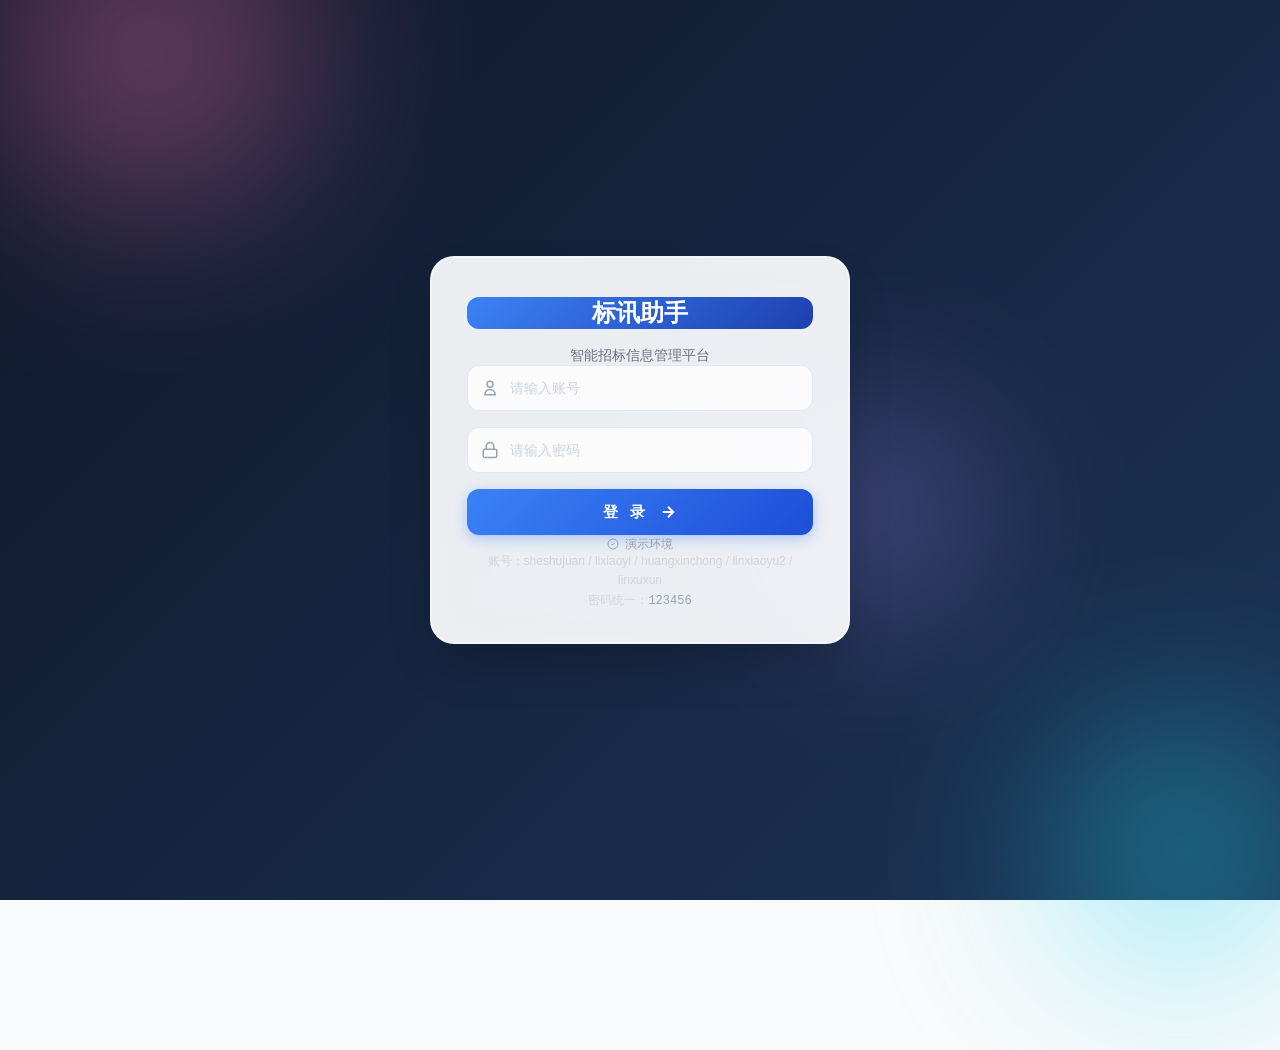
==== 标讯助手demo.html @ cc966d77 "fix: 侧边栏任务提醒badge跟随getFilteredReminders实时更新 ## 根因 侧边栏badge用 state.reminders.filter(r => r.level==='u" ====
<!DOCTYPE html>
<html lang="zh-CN">
<head>
<meta charset="UTF-8">
<meta name="viewport" content="width=device-width, initial-scale=1.0">
<title>标讯助手 - Demo（离线版）</title>
<style>*,:after,:before{--tw-border-spacing-x:0;--tw-border-spacing-y:0;--tw-translate-x:0;--tw-translate-y:0;--tw-rotate:0;--tw-skew-x:0;--tw-skew-y:0;--tw-scale-x:1;--tw-scale-y:1;--tw-pan-x: ;--tw-pan-y: ;--tw-pinch-zoom: ;--tw-scroll-snap-strictness:proximity;--tw-gradient-from-position: ;--tw-gradient-via-position: ;--tw-gradient-to-position: ;--tw-ordinal: ;--tw-slashed-zero: ;--tw-numeric-figure: ;--tw-numeric-spacing: ;--tw-numeric-fraction: ;--tw-ring-inset: ;--tw-ring-offset-width:0px;--tw-ring-offset-color:#fff;--tw-ring-color:rgba(59,130,246,.5);--tw-ring-offset-shadow:0 0 #0000;--tw-ring-shadow:0 0 #0000;--tw-shadow:0 0 #0000;--tw-shadow-colored:0 0 #0000;--tw-blur: ;--tw-brightness: ;--tw-contrast: ;--tw-grayscale: ;--tw-hue-rotate: ;--tw-invert: ;--tw-saturate: ;--tw-sepia: ;--tw-drop-shadow: ;--tw-backdrop-blur: ;--tw-backdrop-brightness: ;--tw-backdrop-contrast: ;--tw-backdrop-grayscale: ;--tw-backdrop-hue-rotate: ;--tw-backdrop-invert: ;--tw-backdrop-opacity: ;--tw-backdrop-saturate: ;--tw-backdrop-sepia: ;--tw-contain-size: ;--tw-contain-layout: ;--tw-contain-paint: ;--tw-contain-style: }::backdrop{--tw-border-spacing-x:0;--tw-border-spacing-y:0;--tw-translate-x:0;--tw-translate-y:0;--tw-rotate:0;--tw-skew-x:0;--tw-skew-y:0;--tw-scale-x:1;--tw-scale-y:1;--tw-pan-x: ;--tw-pan-y: ;--tw-pinch-zoom: ;--tw-scroll-snap-strictness:proximity;--tw-gradient-from-position: ;--tw-gradient-via-position: ;--tw-gradient-to-position: ;--tw-ordinal: ;--tw-slashed-zero: ;--tw-numeric-figure: ;--tw-numeric-spacing: ;--tw-numeric-fraction: ;--tw-ring-inset: ;--tw-ring-offset-width:0px;--tw-ring-offset-color:#fff;--tw-ring-color:rgba(59,130,246,.5);--tw-ring-offset-shadow:0 0 #0000;--tw-ring-shadow:0 0 #0000;--tw-shadow:0 0 #0000;--tw-shadow-colored:0 0 #0000;--tw-blur: ;--tw-brightness: ;--tw-contrast: ;--tw-grayscale: ;--tw-hue-rotate: ;--tw-invert: ;--tw-saturate: ;--tw-sepia: ;--tw-drop-shadow: ;--tw-backdrop-blur: ;--tw-backdrop-brightness: ;--tw-backdrop-contrast: ;--tw-backdrop-grayscale: ;--tw-backdrop-hue-rotate: ;--tw-backdrop-invert: ;--tw-backdrop-opacity: ;--tw-backdrop-saturate: ;--tw-backdrop-sepia: ;--tw-contain-size: ;--tw-contain-layout: ;--tw-contain-paint: ;--tw-contain-style: }/*! tailwindcss v3.4.19 | MIT License | https://tailwindcss.com*/*,:after,:before{box-sizing:border-box;border:0 solid #e5e7eb}:after,:before{--tw-content:""}:host,html{line-height:1.5;-webkit-text-size-adjust:100%;-moz-tab-size:4;-o-tab-size:4;tab-size:4;font-family:ui-sans-serif,system-ui,sans-serif,Apple Color Emoji,Segoe UI Emoji,Segoe UI Symbol,Noto Color Emoji;font-feature-settings:normal;font-variation-settings:normal;-webkit-tap-highlight-color:transparent}body{margin:0;line-height:inherit}hr{height:0;color:inherit;border-top-width:1px}abbr:where([title]){-webkit-text-decoration:underline dotted;text-decoration:underline dotted}h1,h2,h3,h4,h5,h6{font-size:inherit;font-weight:inherit}a{color:inherit;text-decoration:inherit}b,strong{font-weight:bolder}code,kbd,pre,samp{font-family:ui-monospace,SFMono-Regular,Menlo,Monaco,Consolas,Liberation Mono,Courier New,monospace;font-feature-settings:normal;font-variation-settings:normal;font-size:1em}small{font-size:80%}sub,sup{font-size:75%;line-height:0;position:relative;vertical-align:baseline}sub{bottom:-.25em}sup{top:-.5em}table{text-indent:0;border-color:inherit;border-collapse:collapse}button,input,optgroup,select,textarea{font-family:inherit;font-feature-settings:inherit;font-variation-settings:inherit;font-size:100%;font-weight:inherit;line-height:inherit;letter-spacing:inherit;color:inherit;margin:0;padding:0}button,select{text-transform:none}button,input:where([type=button]),input:where([type=reset]),input:where([type=submit]){-webkit-appearance:button;background-color:transparent;background-image:none}:-moz-focusring{outline:auto}:-moz-ui-invalid{box-shadow:none}progress{vertical-align:baseline}::-webkit-inner-spin-button,::-webkit-outer-spin-button{height:auto}[type=search]{-webkit-appearance:textfield;outline-offset:-2px}::-webkit-search-decoration{-webkit-appearance:none}::-webkit-file-upload-button{-webkit-appearance:button;font:inherit}summary{display:list-item}blockquote,dd,dl,figure,h1,h2,h3,h4,h5,h6,hr,p,pre{margin:0}fieldset{margin:0}fieldset,legend{padding:0}menu,ol,ul{list-style:none;margin:0;padding:0}dialog{padding:0}textarea{resize:vertical}input::-moz-placeholder,textarea::-moz-placeholder{opacity:1;color:#9ca3af}input::placeholder,textarea::placeholder{opacity:1;color:#9ca3af}[role=button],button{cursor:pointer}:disabled{cursor:default}audio,canvas,embed,iframe,img,object,svg,video{display:block;vertical-align:middle}img,video{max-width:100%;height:auto}[hidden]:where(:not([hidden=until-found])){display:none}.fixed{position:fixed}.inset-0{inset:0}.z-50{z-index:50}.col-span-2{grid-column:span 2/span 2}.-mx-2{margin-left:-.5rem;margin-right:-.5rem}.mx-auto{margin-left:auto;margin-right:auto}.mb-1{margin-bottom:.25rem}.mb-2{margin-bottom:.5rem}.mb-3{margin-bottom:.75rem}.mb-4{margin-bottom:1rem}.mb-5{margin-bottom:1.25rem}.mb-6{margin-bottom:1.5rem}.ml-3{margin-left:.75rem}.ml-auto{margin-left:auto}.mr-1{margin-right:.25rem}.mr-2{margin-right:.5rem}.mt-1{margin-top:.25rem}.mt-1\.5{margin-top:.375rem}.mt-4{margin-top:1rem}.mt-6{margin-top:1.5rem}.block{display:block}.inline-block{display:inline-block}.flex{display:flex}.table{display:table}.grid{display:grid}.h-10{height:2.5rem}.h-16{height:4rem}.h-2{height:.5rem}.h-5{height:1.25rem}.h-8{height:2rem}.h-9{height:2.25rem}.h-screen{height:100vh}.max-h-72{max-height:18rem}.w-2{width:.5rem}.w-5{width:1.25rem}.w-60{width:15rem}.w-8{width:2rem}.w-9{width:2.25rem}.w-\[480px\]{width:480px}.w-full{width:100%}.min-w-\[280px\]{min-width:280px}.min-w-\[300px\]{min-width:300px}.min-w-\[32px\]{min-width:32px}.max-w-5xl{max-width:64rem}.max-w-\[150px\]{max-width:150px}.max-w-\[180px\]{max-width:180px}.max-w-\[400px\]{max-width:400px}.flex-1{flex:1 1 0%}.flex-shrink-0{flex-shrink:0}.transform{transform:translate(var(--tw-translate-x),var(--tw-translate-y)) rotate(var(--tw-rotate)) skewX(var(--tw-skew-x)) skewY(var(--tw-skew-y)) scaleX(var(--tw-scale-x)) scaleY(var(--tw-scale-y))}@keyframes pulse{50%{opacity:.5}}.animate-pulse{animation:pulse 2s cubic-bezier(.4,0,.6,1) infinite}.cursor-pointer{cursor:pointer}.resize-none{resize:none}.grid-cols-2{grid-template-columns:repeat(2,minmax(0,1fr))}.grid-cols-3{grid-template-columns:repeat(3,minmax(0,1fr))}.grid-cols-4{grid-template-columns:repeat(4,minmax(0,1fr))}.flex-col{flex-direction:column}.flex-wrap{flex-wrap:wrap}.items-start{align-items:flex-start}.items-center{align-items:center}.justify-end{justify-content:flex-end}.justify-center{justify-content:center}.justify-between{justify-content:space-between}.gap-1{gap:.25rem}.gap-1\.5{gap:.375rem}.gap-2{gap:.5rem}.gap-3{gap:.75rem}.gap-4{gap:1rem}.gap-6{gap:1.5rem}.gap-x-10{-moz-column-gap:2.5rem;column-gap:2.5rem}.gap-y-4{row-gap:1rem}.space-y-1>:not([hidden])~:not([hidden]){--tw-space-y-reverse:0;margin-top:calc(.25rem*(1 - var(--tw-space-y-reverse)));margin-bottom:calc(.25rem*var(--tw-space-y-reverse))}.space-y-1\.5>:not([hidden])~:not([hidden]){--tw-space-y-reverse:0;margin-top:calc(.375rem*(1 - var(--tw-space-y-reverse)));margin-bottom:calc(.375rem*var(--tw-space-y-reverse))}.space-y-2>:not([hidden])~:not([hidden]){--tw-space-y-reverse:0;margin-top:calc(.5rem*(1 - var(--tw-space-y-reverse)));margin-bottom:calc(.5rem*var(--tw-space-y-reverse))}.space-y-3>:not([hidden])~:not([hidden]){--tw-space-y-reverse:0;margin-top:calc(.75rem*(1 - var(--tw-space-y-reverse)));margin-bottom:calc(.75rem*var(--tw-space-y-reverse))}.space-y-4>:not([hidden])~:not([hidden]){--tw-space-y-reverse:0;margin-top:calc(1rem*(1 - var(--tw-space-y-reverse)));margin-bottom:calc(1rem*var(--tw-space-y-reverse))}.overflow-auto{overflow:auto}.overflow-hidden,.truncate{overflow:hidden}.truncate{text-overflow:ellipsis}.truncate,.whitespace-nowrap{white-space:nowrap}.whitespace-pre-wrap{white-space:pre-wrap}.break-all{word-break:break-all}.rounded{border-radius:.25rem}.rounded-full{border-radius:9999px}.rounded-lg{border-radius:.5rem}.rounded-xl{border-radius:.75rem}.border{border-width:1px}.border-b{border-bottom-width:1px}.border-r{border-right-width:1px}.border-t{border-top-width:1px}.border-blue-600{--tw-border-opacity:1;border-color:rgb(37 99 235/var(--tw-border-opacity,1))}.border-gray-100{--tw-border-opacity:1;border-color:rgb(243 244 246/var(--tw-border-opacity,1))}.border-gray-200{--tw-border-opacity:1;border-color:rgb(229 231 235/var(--tw-border-opacity,1))}.border-gray-50{--tw-border-opacity:1;border-color:rgb(249 250 251/var(--tw-border-opacity,1))}.border-red-100{--tw-border-opacity:1;border-color:rgb(254 226 226/var(--tw-border-opacity,1))}.bg-blue-500{--tw-bg-opacity:1;background-color:rgb(59 130 246/var(--tw-bg-opacity,1))}.bg-blue-600{--tw-bg-opacity:1;background-color:rgb(37 99 235/var(--tw-bg-opacity,1))}.bg-gray-100{--tw-bg-opacity:1;background-color:rgb(243 244 246/var(--tw-bg-opacity,1))}.bg-gray-50{--tw-bg-opacity:1;background-color:rgb(249 250 251/var(--tw-bg-opacity,1))}.bg-green-500{--tw-bg-opacity:1;background-color:rgb(34 197 94/var(--tw-bg-opacity,1))}.bg-orange-100{--tw-bg-opacity:1;background-color:rgb(255 237 213/var(--tw-bg-opacity,1))}.bg-orange-50{--tw-bg-opacity:1;background-color:rgb(255 247 237/var(--tw-bg-opacity,1))}.bg-orange-500{--tw-bg-opacity:1;background-color:rgb(249 115 22/var(--tw-bg-opacity,1))}.bg-red-50{--tw-bg-opacity:1;background-color:rgb(254 242 242/var(--tw-bg-opacity,1))}.bg-red-500{--tw-bg-opacity:1;background-color:rgb(239 68 68/var(--tw-bg-opacity,1))}.bg-white{--tw-bg-opacity:1;background-color:rgb(255 255 255/var(--tw-bg-opacity,1))}.bg-gradient-to-br{background-image:linear-gradient(to bottom right,var(--tw-gradient-stops))}.from-blue-500{--tw-gradient-from:#3b82f6 var(--tw-gradient-from-position);--tw-gradient-to:rgba(59,130,246,0) var(--tw-gradient-to-position);--tw-gradient-stops:var(--tw-gradient-from),var(--tw-gradient-to)}.to-blue-700{--tw-gradient-to:#1d4ed8 var(--tw-gradient-to-position)}.p-3{padding:.75rem}.p-4{padding:1rem}.p-5{padding:1.25rem}.p-6{padding:1.5rem}.px-1\.5{padding-left:.375rem;padding-right:.375rem}.px-2{padding-left:.5rem;padding-right:.5rem}.px-3{padding-left:.75rem;padding-right:.75rem}.px-4{padding-left:1rem;padding-right:1rem}.px-5{padding-left:1.25rem;padding-right:1.25rem}.px-6{padding-left:1.5rem;padding-right:1.5rem}.py-0\.5{padding-top:.125rem;padding-bottom:.125rem}.py-1{padding-top:.25rem;padding-bottom:.25rem}.py-1\.5{padding-top:.375rem;padding-bottom:.375rem}.py-16{padding-top:4rem;padding-bottom:4rem}.py-2{padding-top:.5rem;padding-bottom:.5rem}.py-2\.5{padding-top:.625rem;padding-bottom:.625rem}.py-3{padding-top:.75rem;padding-bottom:.75rem}.py-8{padding-top:2rem;padding-bottom:2rem}.pl-5{padding-left:1.25rem}.pt-4{padding-top:1rem}.text-left{text-align:left}.text-center{text-align:center}.font-mono{font-family:ui-monospace,SFMono-Regular,Menlo,Monaco,Consolas,Liberation Mono,Courier New,monospace}.text-2xl{font-size:1.5rem;line-height:2rem}.text-lg{font-size:1.125rem;line-height:1.75rem}.text-sm{font-size:.875rem;line-height:1.25rem}.text-xl{font-size:1.25rem;line-height:1.75rem}.text-xs{font-size:.75rem;line-height:1rem}.font-bold{font-weight:700}.font-medium{font-weight:500}.font-normal{font-weight:400}.font-semibold{font-weight:600}.leading-relaxed{line-height:1.625}.leading-snug{line-height:1.375}.text-blue-500{--tw-text-opacity:1;color:rgb(59 130 246/var(--tw-text-opacity,1))}.text-blue-600{--tw-text-opacity:1;color:rgb(37 99 235/var(--tw-text-opacity,1))}.text-gray-300{--tw-text-opacity:1;color:rgb(209 213 219/var(--tw-text-opacity,1))}.text-gray-400{--tw-text-opacity:1;color:rgb(156 163 175/var(--tw-text-opacity,1))}.text-gray-500{--tw-text-opacity:1;color:rgb(107 114 128/var(--tw-text-opacity,1))}.text-gray-600{--tw-text-opacity:1;color:rgb(75 85 99/var(--tw-text-opacity,1))}.text-gray-700{--tw-text-opacity:1;color:rgb(55 65 81/var(--tw-text-opacity,1))}.text-gray-800{--tw-text-opacity:1;color:rgb(31 41 55/var(--tw-text-opacity,1))}.text-gray-900{--tw-text-opacity:1;color:rgb(17 24 39/var(--tw-text-opacity,1))}.text-green-600{--tw-text-opacity:1;color:rgb(22 163 74/var(--tw-text-opacity,1))}.text-orange-500{--tw-text-opacity:1;color:rgb(249 115 22/var(--tw-text-opacity,1))}.text-orange-600{--tw-text-opacity:1;color:rgb(234 88 12/var(--tw-text-opacity,1))}.text-red-500{--tw-text-opacity:1;color:rgb(239 68 68/var(--tw-text-opacity,1))}.text-red-600{--tw-text-opacity:1;color:rgb(220 38 38/var(--tw-text-opacity,1))}.text-white{--tw-text-opacity:1;color:rgb(255 255 255/var(--tw-text-opacity,1))}.shadow-sm{--tw-shadow:0 1px 2px 0 rgba(0,0,0,.05);--tw-shadow-colored:0 1px 2px 0 var(--tw-shadow-color)}.shadow-sm,.shadow-xl{box-shadow:var(--tw-ring-offset-shadow,0 0 #0000),var(--tw-ring-shadow,0 0 #0000),var(--tw-shadow)}.shadow-xl{--tw-shadow:0 20px 25px -5px rgba(0,0,0,.1),0 8px 10px -6px rgba(0,0,0,.1);--tw-shadow-colored:0 20px 25px -5px var(--tw-shadow-color),0 8px 10px -6px var(--tw-shadow-color)}.blur{--tw-blur:blur(8px)}.blur,.filter{filter:var(--tw-blur) var(--tw-brightness) var(--tw-contrast) var(--tw-grayscale) var(--tw-hue-rotate) var(--tw-invert) var(--tw-saturate) var(--tw-sepia) var(--tw-drop-shadow)}.backdrop-filter{-webkit-backdrop-filter:var(--tw-backdrop-blur) var(--tw-backdrop-brightness) var(--tw-backdrop-contrast) var(--tw-backdrop-grayscale) var(--tw-backdrop-hue-rotate) var(--tw-backdrop-invert) var(--tw-backdrop-opacity) var(--tw-backdrop-saturate) var(--tw-backdrop-sepia);backdrop-filter:var(--tw-backdrop-blur) var(--tw-backdrop-brightness) var(--tw-backdrop-contrast) var(--tw-backdrop-grayscale) var(--tw-backdrop-hue-rotate) var(--tw-backdrop-invert) var(--tw-backdrop-opacity) var(--tw-backdrop-saturate) var(--tw-backdrop-sepia)}.hover\:bg-blue-700:hover{--tw-bg-opacity:1;background-color:rgb(29 78 216/var(--tw-bg-opacity,1))}.hover\:bg-gray-50:hover{--tw-bg-opacity:1;background-color:rgb(249 250 251/var(--tw-bg-opacity,1))}.hover\:text-blue-600:hover{--tw-text-opacity:1;color:rgb(37 99 235/var(--tw-text-opacity,1))}.hover\:underline:hover{text-decoration-line:underline}.focus\:border-blue-400:focus{--tw-border-opacity:1;border-color:rgb(96 165 250/var(--tw-border-opacity,1))}.focus\:outline-none:focus{outline:2px solid transparent;outline-offset:2px}.disabled\:cursor-not-allowed:disabled{cursor:not-allowed}.disabled\:opacity-40:disabled{opacity:.4}
  body { font-family: -apple-system, BlinkMacSystemFont, 'PingFang SC', 'Microsoft YaHei', sans-serif; }
  /* 表格横拉条常显样式 */
  .scrollbar-thin::-webkit-scrollbar { width: 10px; height: 12px; }
  .scrollbar-thin::-webkit-scrollbar-track { 
    background: #f1f5f9; 
    border-radius: 6px; 
    border: 2px solid #fff;
  }
  .scrollbar-thin::-webkit-scrollbar-thumb { 
    background: #cbd5e1; 
    border-radius: 6px; 
    border: 2px solid #f1f5f9;
  }
  .scrollbar-thin::-webkit-scrollbar-thumb:hover { background: #94a3b8; }
  /* macOS 强制滚动条常显（避免 overlay 隐藏） */
  .ann-table-scroll, .overflow-x-auto.scrollbar-thin {
    scrollbar-width: thin;
    scrollbar-color: #cbd5e1 #f1f5f9;
  }
  @supports (-webkit-overflow-scrolling: touch) {
    .scrollbar-thin::-webkit-scrollbar { width: 10px; height: 12px; }
  }
  .tag { display: inline-block; padding: 2px 8px; border-radius: 4px; font-size: 11px; font-weight: 500; }
  .tag-green { background: #dcfce7; color: #166534; }
  .tag-yellow { background: #fef9c3; color: #854d0e; }
  .tag-blue { background: #dbeafe; color: #1e40af; }
  .tag-red { background: #fee2e2; color: #991b1b; }
  .tag-gray { background: #f3f4f6; color: #374151; }
  .tag-purple { background: #f3e8ff; color: #7e22ce; }
  .modal-bg { background: rgba(0,0,0,0.5); backdrop-filter: blur(4px); }
  .fade-in { animation: fadeIn 0.2s ease-out; }
  @keyframes fadeIn { from { opacity: 0; transform: translateY(-8px); } to { opacity: 1; transform: translateY(0); } }
  .sidebar-item:hover { background: #f3f4f6; }
  .sidebar-item.active { background: #eff6ff; color: #2563eb; }
  .sidebar-item.active svg { stroke: #2563eb; }
  .ann-row:hover { background: #f9fafb; }
  .kw-del-cb:checked + .kw-del-label { background: #fee2e2; color: #dc2626; border-color: #fca5a5; }
  .kw-del-pill { display: inline-block; }
/* sticky 左右列阴影 */
.ann-row-first{box-shadow:4px 0 6px -4px rgba(0,0,0,.08)}
.ann-row-last{box-shadow:-4px 0 6px -4px rgba(0,0,0,.08)}
.ann-row:hover .ann-row-first{background:#f9fafb}
.ann-row:hover .ann-row-last{background:#f9fafb}
thead th.sticky.left-0{box-shadow:4px 0 6px -4px rgba(0,0,0,.08)}
thead th.sticky.right-0{box-shadow:-4px 0 6px -4px rgba(0,0,0,.08)}
  /* 手动补 Tailwind 没编译的 overflow-y-auto / overflow-x-hidden */
  main[class*="overflow-y-auto"] { overflow-y: auto !important; }
  main[class*="overflow-x-hidden"] { overflow-x: hidden !important; }
  .overflow-x-auto { overflow-x: auto !important; }
  /* 关键：表格 card 锁死宽度，不让 flex min-content 撑爆 */
  .bg-white.rounded-xl.shadow-sm.border-gray-100.style-width-100,
  .bg-white.rounded-xl.shadow-sm.border-gray-100[style*="width:100%"] { width: 100% !important; max-width: 100%; }


/* ===== 登录页 · 现代毛玻璃风格 ===== */
.login-bg {
  background: linear-gradient(135deg, #0f172a 0%, #1e3a5f 30%, #3b82f6 60%, #6366f1 100%);
  background-size: 400% 400%;
  animation: loginGradientShift 15s ease infinite;
}
@keyframes loginGradientShift {
  0%,100% { background-position: 0% 50%; }
  50% { background-position: 100% 50%; }
}

/* 浮动装饰圆 */
.login-blob {
  position: absolute;
  border-radius: 50%;
  filter: blur(80px);
  opacity: .5;
  animation: loginBlobFloat 20s ease-in-out infinite;
}
.login-blob-1 {
  width: 500px; height: 500px;
  background: radial-gradient(circle, #f472b6 0%, transparent 70%);
  top: -200px; left: -100px;
  animation-delay: 0s;
}
.login-blob-2 {
  width: 400px; height: 400px;
  background: radial-gradient(circle, #22d3ee 0%, transparent 70%);
  bottom: -150px; right: -100px;
  animation-delay: -5s;
}
.login-blob-3 {
  width: 300px; height: 300px;
  background: radial-gradient(circle, #a78bfa 0%, transparent 70%);
  top: 40%; right: 20%;
  animation-delay: -10s;
}
@keyframes loginBlobFloat {
  0%,100% { transform: translate(0,0) scale(1); }
  33% { transform: translate(40px,-30px) scale(1.1); }
  66% { transform: translate(-30px,40px) scale(0.95); }
}

/* 毛玻璃卡片 */
.login-card {
  position: relative;
  padding: 40px 36px 32px;
  border-radius: 24px;
  background: rgba(255,255,255,.92);
  backdrop-filter: blur(24px) saturate(1.8);
  -webkit-backdrop-filter: blur(24px) saturate(1.8);
  border: 1px solid rgba(255,255,255,.3);
  box-shadow:
    0 25px 50px -12px rgba(0,0,0,.25),
    0 0 0 1px rgba(255,255,255,.5) inset;
  z-index: 10;
}

/* 输入框 */
.login-input-wrap {
  position: relative;
}
.login-input-icon {
  position: absolute;
  left: 14px;
  top: 50%;
  transform: translateY(-50%);
  width: 18px; height: 18px;
  color: #94a3b8;
  pointer-events: none;
  transition: color .2s;
}
.login-input {
  width: 100%;
  height: 46px;
  padding: 0 14px 0 42px;
  border: 1.5px solid #e2e8f0;
  border-radius: 12px;
  background: rgba(255,255,255,.8);
  font-size: 14px;
  color: #0f172a;
  transition: all .2s;
}
.login-input::placeholder { color: #cbd5e1; }
.login-input:hover { border-color: #cbd5e1; background: #fff; }
.login-input:focus {
  outline: none;
  border-color: #3b82f6;
  background: #fff;
  box-shadow: 0 0 0 4px rgba(59,130,246,.12);
}
.login-input-wrap:focus-within .login-input-icon { color: #3b82f6; }

/* 登录按钮 */
.login-btn {
  position: relative;
  width: 100%;
  height: 46px;
  border: none;
  border-radius: 12px;
  background: linear-gradient(135deg, #3b82f6 0%, #1d4ed8 100%);
  color: #fff;
  font-size: 15px;
  font-weight: 600;
  letter-spacing: 4px;
  cursor: pointer;
  transition: all .25s;
  display: flex;
  align-items: center;
  justify-content: center;
  gap: 10px;
  box-shadow: 0 4px 14px rgba(59,130,246,.35);
}
.login-btn:hover {
  transform: translateY(-1px);
  box-shadow: 0 6px 20px rgba(59,130,246,.45);
  background: linear-gradient(135deg, #2563eb 0%, #1e40af 100%);
}
.login-btn:active { transform: translateY(0); box-shadow: 0 2px 8px rgba(59,130,246,.3); }
.login-btn-arrow {
  width: 18px; height: 18px;
  transition: transform .25s;
}
.login-btn:hover .login-btn-arrow { transform: translateX(3px); }
</style>
</head>
<body class="bg-gray-50 text-gray-800">
<div id="app"></div>
<script>
// ===== 数据层（由标讯助手demo.html 自动同步）=====

// --- script[0] ---
const INLINE_ANN = [{"id": "ANN202610214573", "title": "暨南大学附属第一医院潮汕医院医疗设备维保服务采购项目（项目编号：0724-2631ST826480）招标公告", "projectName": "暨南大学附属第一医院潮汕医院医疗设备维保服务采购项目", "projectCode": "0724-2631ST826480", "buyer": "暨南大学附属第一医院潮汕医院", "agency": "国义招标股份有限公司", "budget": "7,940,000.00元", "fundSource": "—", "district": "饶平", "annType": "采购意向公告", "pubDate": "2026-10-21", "deadline": "2026-11-11", "bidOpenDate": "2026-11-11", "summary": "项目概况 暨南大学附属第一医院潮汕医院医疗设备维保服务采购项目 招标项目的潜在投标人应在 广东省政府采购网https://gdgpo.czt.gd.gov.cn/ 获取招标文件，并于 2026年11月11日 09时30分 （北京时间）前递交投标文件。 一、项目基本情况 项目编号：0724-2631ST826480 项目名称：暨南大学附属第一医院潮汕医院医疗设备维保服务采购项目 采购方式：公开招标 预算金额：7,940,000.00元 采购需求： 采购包1(CT维修保养服务3年): 采购包预算金额： 3,050,000.00元 品目号 品目名称 采购标的 数量（单位） 技术规格、参数及要求 品目", "contact": "0768-8864153 020-37860531、020-37860521、0754 邓彩云、戴琨琳、马倩升 020-37860531、020-37860521、0754", "contacts": {"purchaser": {"name": "暨南大学附属第一医院潮汕医院", "address": "饶平县黄冈镇环城北路969号", "person": "", "phone": "0768-8864153"}, "agency": {"name": "国义招标股份有限公司", "address": "广州市越秀区东风东路726号18楼", "person": "戴琨琳", "phone": "020-37860531、020-37860521、0754"}, "project": {"person": "邓彩云、戴琨琳、马倩升", "phone": "020-37860531、020-37860521、0754"}}, "sourceUrl": "https://gdgpo.czt.gd.gov.cn/maincms-web/noticeGd?type=notice&id=402e5eb5-daaa-4e22-a31b-6af059fa1996&channel=fca71be5-fc0c-45db-96af-f513e9abda9d", "matchedKeywords": ["智慧", "系统"], "businessTags": ["平台"], "region": "潮州", "purchaseMethod": "公开招标", "isValidOpportunity": "", "hasOperatorInvolvement": "", "opportunityCode": "", "opportunityStatus": "", "willBid": "", "treePlacement": "", "currentHandler": "佘淑娟", "createdAt": "2026-10-22", "nextFollowUp": "2026-10-24", "progress": "待分配", "progressRecords": [{"progress": "待分配", "follower": "系统", "followDate": "2026-10-22", "note": "新公告自动入库"}]}, {"id": "ANN202610218174", "title": "新圩镇苗田村基础设施及人居环境提升工程竞争性磋商公告", "projectName": "新圩镇苗田村基础设施及人居环境提升工程", "projectCode": "445122-2026-01720", "buyer": "饶平县新圩镇人民政府", "agency": "驿大项目管理有限公司", "budget": "1,104,405.44元", "fundSource": "—", "district": "饶平", "annType": "采购公告", "pubDate": "2026-10-21", "deadline": "2026-11-03", "bidOpenDate": "2026-11-03", "summary": "项目概况 新圩镇苗田村基础设施及人居环境提升工程 采购项目的潜在供应商应在 广东省政府采购网https://gdgpo.czt.gd.gov.cn/ 获取采购文件，并于 2026年11月03日 09时30分 （北京时间）前提交响应文件。 一、项目基本情况 项目编号：445122-2026-01720 项目名称：新圩镇苗田村基础设施及人居环境提升工程 采购方式：竞争性磋商 预算金额：1,104,405.44元 采购需求： 采购包1(新圩镇苗田村基础设施及人居环境提升工程): 采购包预算金额： 1,104,405.44元 品目号 品目名称 采购标的 数量（单位） 技术规格、参数及要求 品目预算(元", "contact": "13690043319 15007684884 张工 15007684884", "contacts": {"purchaser": {"name": "饶平县新圩镇人民政府", "address": "广东省潮州市饶平县新圩镇团结路西70号", "person": "", "phone": "13690043319"}, "agency": {"name": "驿大项目管理有限公司", "address": "四川省成都市金牛区高新技术产业园区迎宾大道298号4栋603号", "person": "钟成莉", "phone": "15007684884"}, "project": {"person": "张工", "phone": "15007684884"}}, "sourceUrl": "https://gdgpo.czt.gd.gov.cn/maincms-web/noticeGd?type=notice&id=fb2dfa8f-4bca-4a1f-b065-80ebd5afe626&channel=fca71be5-fc0c-45db-96af-f513e9abda9d", "matchedKeywords": ["智慧", "平台", "系统", "云"], "businessTags": ["平台"], "region": "潮州", "purchaseMethod": "竞争性磋商", "isValidOpportunity": "", "hasOperatorInvolvement": "", "opportunityCode": "", "opportunityStatus": "", "willBid": "", "treePlacement": "", "currentHandler": "佘淑娟", "createdAt": "2026-10-22", "nextFollowUp": "2026-10-24", "progress": "待分配", "progressRecords": [{"progress": "待分配", "follower": "系统", "followDate": "2026-10-22", "note": "新公告自动入库"}]}, {"id": "ANN202610163463", "title": "潮州市政务服务中心信息化建设(2026年)项目招标公告", "projectName": "潮州市政务服务中心信息化建设(2026年)项目", "projectCode": "CZC2026023", "buyer": "潮州市政务服务和数据管理局", "agency": "潮州市公共资源交易中心", "budget": "7,463,061.95元", "fundSource": "—", "district": "市区", "annType": "采购公告", "pubDate": "2026-10-16", "deadline": "2026-11-10", "bidOpenDate": "2026-11-10", "summary": "项目概况 潮州市政务服务中心信息化建设(2026年)项目 招标项目的潜在投标人应在 广东省政府采购网https://gdgpo.czt.gd.gov.cn/ 获取招标文件，并于 2026年11月10日 09时30分 （北京时间）前递交投标文件。 一、项目基本情况 项目编号：CZC2026023 项目名称：潮州市政务服务中心信息化建设(2026年)项目 采购方式：公开招标 预算金额：7,463,061.95元 采购需求： 采购包1(潮州市政务服务中心信息化建设（2026年）项目): 采购包预算金额： 7,463,061.95元 品目号 品目名称 采购标的 数量（单位） 技术规格、参数及要求 品目", "contact": "0768-2331598 0768-2280181 卢雅琨 0768-2280181", "contacts": {"purchaser": {"name": "潮州市政务服务和数据管理局", "address": "潮州市潮州大道中段凤新大厦北翼第九至第十一层", "person": "", "phone": "0768-2331598"}, "agency": {"name": "潮州市公共资源交易中心", "address": "广东省潮州市潮州大道中段广发银行12楼", "person": "卢雅琨", "phone": "0768-2280181"}, "project": {"person": "卢雅琨", "phone": "0768-2280181"}}, "sourceUrl": "https://gdgpo.czt.gd.gov.cn/maincms-web/noticeGd?type=notice&id=6e2bd30e-c281-4015-a19a-9402b1edd0a5&channel=fca71be5-fc0c-45db-96af-f513e9abda9d", "matchedKeywords": ["信息化", "智慧", "平台", "系统", "软件", "云", "机房", "网络"], "businessTags": ["平台", "机房"], "region": "潮州", "purchaseMethod": "公开招标", "isValidOpportunity": "", "hasOperatorInvolvement": "", "opportunityCode": "", "opportunityStatus": "", "willBid": "", "treePlacement": "", "currentHandler": "佘淑娟", "createdAt": "2026-10-22", "nextFollowUp": "2026-10-24", "progress": "待分配", "progressRecords": [{"progress": "待分配", "follower": "系统", "followDate": "2026-10-22", "note": "新公告自动入库"}]}, {"id": "ANN202610164171", "title": "潮安区庵埠镇综合养老服务中心建设项目竞争性磋商公告", "projectName": "潮安区庵埠镇综合养老服务中心建设项目", "projectCode": "CZZZ[2026]G002", "buyer": "潮州市潮安区庵埠镇人民政府", "agency": "潮州市中正招投标代理有限公司", "budget": "2,751,916.55元", "fundSource": "—", "district": "潮安", "annType": "采购公告", "pubDate": "2026-10-16", "deadline": "2026-10-27", "bidOpenDate": "2026-10-27", "summary": "项目概况 潮安区庵埠镇综合养老服务中心建设项目 采购项目的潜在供应商应在 广东省政府采购网https://gdgpo.czt.gd.gov.cn/ 获取采购文件，并于 2026年10月27日 09时30分 （北京时间）前提交响应文件。 一、项目基本情况 项目编号：CZZZ[2026]G002 项目名称：潮安区庵埠镇综合养老服务中心建设项目 采购方式：竞争性磋商 预算金额：2,751,916.55元 采购需求： 采购包1(潮安区庵埠镇综合养老服务中心建设项目): 采购包预算金额： 2,751,916.55元 品目号 品目名称 采购标的 数量（单位） 技术规格、参数及要求 品目预算(元) 最高限价", "contact": "6611887 0768-6639666 郭锡壮 0768-6639666", "contacts": {"purchaser": {"name": "潮州市潮安区庵埠镇人民政府", "address": "广东省潮州市潮安区庵埠镇亨利北路", "person": "", "phone": "6611887"}, "agency": {"name": "潮州市中正招投标代理有限公司", "address": "广东省潮州市潮安区城区安盛花园26幢101号", "person": "郭锡雄", "phone": "0768-6639666"}, "project": {"person": "郭锡壮", "phone": "0768-6639666"}}, "sourceUrl": "https://gdgpo.czt.gd.gov.cn/maincms-web/noticeGd?type=notice&id=9e25945d-82af-49cd-969f-fbd974be7362&channel=fca71be5-fc0c-45db-96af-f513e9abda9d", "matchedKeywords": ["智慧", "平台", "系统", "云"], "businessTags": ["平台"], "region": "潮州", "purchaseMethod": "竞争性磋商", "isValidOpportunity": "", "hasOperatorInvolvement": "", "opportunityCode": "", "opportunityStatus": "", "willBid": "", "treePlacement": "", "currentHandler": "佘淑娟", "createdAt": "2026-10-22", "nextFollowUp": "2026-10-24", "progress": "待分配", "progressRecords": [{"progress": "待分配", "follower": "系统", "followDate": "2026-10-22", "note": "新公告自动入库"}]}, {"id": "ANN202610151097", "title": "钱东镇道路清扫保洁及垃圾清运与绿化养护项目竞争性磋商公告", "projectName": "钱东镇道路清扫保洁及垃圾清运与绿化养护项目", "projectCode": "FHGJST269C2043", "buyer": "饶平县钱东镇人民政府", "agency": "丰汇国际项目管理有限公司", "budget": "2,553,272.08元", "fundSource": "—", "district": "饶平", "annType": "采购公告", "pubDate": "2026-10-15", "deadline": "2026-10-27", "bidOpenDate": "2026-10-27", "summary": "项目概况 钱东镇道路清扫保洁及垃圾清运与绿化养护项目 采购项目的潜在供应商应在 广东省政府采购网https://gdgpo.czt.gd.gov.cn/ 获取采购文件，并于 2026年10月27日 09时30分 （北京时间）前提交响应文件。 一、项目基本情况 项目编号：FHGJST269C2043 项目名称：钱东镇道路清扫保洁及垃圾清运与绿化养护项目 采购方式：竞争性磋商 预算金额：2,553,272.08元 采购需求： 采购包1(钱东镇道路清扫保洁及垃圾清运与绿化养护项目): 采购包预算金额： 2,553,272.08元 品目号 品目名称 采购标的 数量（单位） 技术规格、参数及要求 品目预", "contact": "0768-8718456 19866255606 马工 19866255606", "contacts": {"purchaser": {"name": "饶平县钱东镇人民政府", "address": "广东省潮州市饶平县钱东镇大陇公园前一横2号", "person": "", "phone": "0768-8718456"}, "agency": {"name": "丰汇国际项目管理有限公司", "address": "汕头市龙湖区黄河路19号智汇时代雅园4栋1701", "person": "马逸乐", "phone": "19866255606"}, "project": {"person": "马工", "phone": "19866255606"}}, "sourceUrl": "https://gdgpo.czt.gd.gov.cn/maincms-web/noticeGd?type=notice&id=8586b284-2d87-4558-8070-735857c5ecad&channel=fca71be5-fc0c-45db-96af-f513e9abda9d", "matchedKeywords": ["智慧", "平台", "系统", "云"], "businessTags": ["平台"], "region": "潮州", "purchaseMethod": "竞争性磋商", "isValidOpportunity": "", "hasOperatorInvolvement": "", "opportunityCode": "", "opportunityStatus": "", "willBid": "", "treePlacement": "", "currentHandler": "佘淑娟", "createdAt": "2026-10-22", "nextFollowUp": "2026-10-24", "progress": "待分配", "progressRecords": [{"progress": "待分配", "follower": "系统", "followDate": "2026-10-22", "note": "新公告自动入库"}]}, {"id": "ANN202610151045", "title": "潮州市公安局社会治安巡防管控“四个一”体系建设应用提档升级（2026年）项目招标公告", "projectName": "潮州市公安局社会治安巡防管控“四个一”体系建设应用提档升级（2026年）项目", "projectCode": "04-17-04A-2026-D-F-E29972", "buyer": "潮州市公安局", "agency": "公诚管理咨询有限公司", "budget": "2,250,700.00元", "fundSource": "—", "district": "市区", "annType": "采购公告", "pubDate": "2026-10-15", "deadline": "2026-11-06", "bidOpenDate": "2026-11-06", "summary": "项目概况 潮州市公安局社会治安巡防管控“四个一”体系建设应用提档升级（2026年）项目 招标项目的潜在投标人应在 广东省政府采购网https://gdgpo.czt.gd.gov.cn/ 获取招标文件，并于 2026年11月06日 09时30分 （北京时间）前递交投标文件。 一、项目基本情况 项目编号：04-17-04A-2026-D-F-E29972 项目名称：潮州市公安局社会治安巡防管控“四个一”体系建设应用提档升级（2026年）项目 采购方式：公开招标 预算金额：2,250,700.00元 采购需求： 采购包1(潮州市公安局社会治安巡防管控“四个一”体系建设应用提档升级（2026年）项目", "contact": "13500105437 07683269996 高丽珍、宗正月、戚琳 07683269996", "contacts": {"purchaser": {"name": "潮州市公安局", "address": "潮州市湘桥区城新西路81号", "person": "", "phone": "13500105437"}, "agency": {"name": "公诚管理咨询有限公司", "address": "广东省潮州市湘桥区潮枫路223号新时空大厦8楼", "person": "李成斌", "phone": "07683269996"}, "project": {"person": "高丽珍、宗正月、戚琳", "phone": "07683269996"}}, "sourceUrl": "https://gdgpo.czt.gd.gov.cn/maincms-web/noticeGd?type=notice&id=6fcd65ac-0a67-4557-b44c-f6d34d6e0c32&channel=fca71be5-fc0c-45db-96af-f513e9abda9d", "matchedKeywords": ["智慧", "平台", "系统", "软件", "云"], "businessTags": ["平台"], "region": "潮州", "purchaseMethod": "公开招标", "isValidOpportunity": "", "hasOperatorInvolvement": "", "opportunityCode": "", "opportunityStatus": "", "willBid": "", "treePlacement": "", "currentHandler": "佘淑娟", "createdAt": "2026-10-22", "nextFollowUp": "2026-10-24", "progress": "待分配", "progressRecords": [{"progress": "待分配", "follower": "系统", "followDate": "2026-10-22", "note": "新公告自动入库"}]}, {"id": "ANN202610142978", "title": "潮州市金山中学后勤服务项目招标公告", "projectName": "潮州市金山中学后勤服务项目", "projectCode": "CZC2026024", "buyer": "潮州市金山中学", "agency": "潮州市公共资源交易中心", "budget": "5,663,433.60元", "fundSource": "—", "district": "市区", "annType": "采购公告", "pubDate": "2026-10-14", "deadline": "2026-11-04", "bidOpenDate": "2026-11-04", "summary": "项目概况 潮州市金山中学后勤服务项目 招标项目的潜在投标人应在 广东省政府采购网https://gdgpo.czt.gd.gov.cn/ 获取招标文件，并于 2026年11月04日 09时30分 （北京时间）前递交投标文件。 一、项目基本情况 项目编号：CZC2026024 项目名称：潮州市金山中学后勤服务项目 采购方式：公开招标 预算金额：5,663,433.60元 采购需求： 采购包1(潮州市金山中学后勤服务项目): 采购包预算金额： 5,663,433.60元 品目号 品目名称 采购标的 数量（单位） 技术规格、参数及要求 品目预算(元) 最高限价(元) 1-1 其他商务服务 内宿及课余", "contact": "13632039080 0768-2280181 卢巧玲 0768-2280181", "contacts": {"purchaser": {"name": "潮州市金山中学", "address": "广东省潮州市湘桥区桥东东山路99号", "person": "", "phone": "13632039080"}, "agency": {"name": "潮州市公共资源交易中心", "address": "广东省潮州市潮州大道中段广发银行12楼", "person": "卢巧玲", "phone": "0768-2280181"}, "project": {"person": "卢巧玲", "phone": "0768-2280181"}}, "sourceUrl": "https://gdgpo.czt.gd.gov.cn/maincms-web/noticeGd?type=notice&id=43be227d-2bb4-44a0-b5a2-f50901418553&channel=fca71be5-fc0c-45db-96af-f513e9abda9d", "matchedKeywords": ["智慧", "平台", "系统", "云"], "businessTags": ["平台"], "region": "潮州", "purchaseMethod": "公开招标", "isValidOpportunity": "", "hasOperatorInvolvement": "", "opportunityCode": "", "opportunityStatus": "", "willBid": "", "treePlacement": "", "currentHandler": "佘淑娟", "createdAt": "2026-10-22", "nextFollowUp": "2026-10-24", "progress": "待分配", "progressRecords": [{"progress": "待分配", "follower": "系统", "followDate": "2026-10-22", "note": "新公告自动入库"}]}, {"id": "ANN202610143847", "title": "潮州市枫江流域水环境综合整治成效评估与水生态环境质量改善驻点技术支撑项目招标公告", "projectName": "潮州市枫江流域水环境综合整治成效评估与水生态环境质量改善驻点技术支撑项目", "projectCode": "CZZD[2026]A019", "buyer": "潮州市生态环境局", "agency": "潮州市正得项目管理咨询有限公司", "budget": "5,300,000.00元", "fundSource": "—", "district": "市区", "annType": "采购公告", "pubDate": "2026-10-14", "deadline": "2026-11-04", "bidOpenDate": "2026-11-04", "summary": "项目概况 潮州市枫江流域水环境综合整治成效评估与水生态环境质量改善驻点技术支撑项目 招标项目的潜在投标人应在 广东省政府采购网https://gdgpo.czt.gd.gov.cn/ 获取招标文件，并于 2026年11月04日 09时00分 （北京时间）前递交投标文件。 一、项目基本情况 项目编号：CZZD[2026]A019 项目名称：潮州市枫江流域水环境综合整治成效评估与水生态环境质量改善驻点技术支撑项目 采购方式：公开招标 预算金额：5,300,000.00元 采购需求： 采购包1(潮州市枫江流域水环境综合整治成效评估与水生态环境质量改善驻点技术支撑项目): 采购包预算金额： 5,300", "contact": "0768-3288399 0768-2303555 邱先生 0768-2303555", "contacts": {"purchaser": {"name": "潮州市生态环境局", "address": "潮州大道凤新东路市环境监控中心大楼", "person": "", "phone": "0768-3288399"}, "agency": {"name": "潮州市正得项目管理咨询有限公司", "address": "广东省潮州市湘桥区绿茵路金阳大厦202", "person": "王绵", "phone": "0768-2303555"}, "project": {"person": "邱先生", "phone": "0768-2303555"}}, "sourceUrl": "https://gdgpo.czt.gd.gov.cn/maincms-web/noticeGd?type=notice&id=79a3589b-6c2c-4e3c-9826-15ba041908eb&channel=fca71be5-fc0c-45db-96af-f513e9abda9d", "matchedKeywords": ["智慧", "平台", "系统", "云", "监控"], "businessTags": ["监控", "平台"], "region": "潮州", "purchaseMethod": "公开招标", "isValidOpportunity": "", "hasOperatorInvolvement": "", "opportunityCode": "", "opportunityStatus": "", "willBid": "", "treePlacement": "", "currentHandler": "佘淑娟", "createdAt": "2026-10-22", "nextFollowUp": "2026-10-24", "progress": "待分配", "progressRecords": [{"progress": "待分配", "follower": "系统", "followDate": "2026-10-22", "note": "新公告自动入库"}]}, {"id": "ANN202610121683", "title": "饶平县新丰镇镇区环卫保洁项目竞争性磋商公告", "projectName": "饶平县新丰镇镇区环卫保洁项目", "projectCode": "445122-2026-01627", "buyer": "饶平县新丰镇人民政府", "agency": "建信大项目管理(广州)有限公司", "budget": "1,050,000.00元", "fundSource": "—", "district": "饶平", "annType": "采购公告", "pubDate": "2026-10-12", "deadline": "2026-10-23", "bidOpenDate": "2026-10-23", "summary": "项目概况 饶平县新丰镇镇区环卫保洁项目 采购项目的潜在供应商应在 广东省政府采购网https://gdgpo.czt.gd.gov.cn/ 获取采购文件，并于 2026年10月23日 09时30分 （北京时间）前提交响应文件。 一、项目基本情况 项目编号：445122-2026-01627 项目名称：饶平县新丰镇镇区环卫保洁项目 采购方式：竞争性磋商 预算金额：1,050,000.00元 采购需求： 采购包1(饶平县新丰镇镇区环卫保洁项目): 采购包预算金额： 1,050,000.00元 品目号 品目名称 采购标的 数量（单位） 技术规格、参数及要求 品目预算(元) 最高限价(元) 1-1 清", "contact": "0768-8629526 0768-8595834 林工 0768-8595834", "contacts": {"purchaser": {"name": "饶平县新丰镇人民政府", "address": "广东省潮州市饶平县新丰镇新丰大道128号", "person": "", "phone": "0768-8629526"}, "agency": {"name": "建信大项目管理", "address": "潮州市饶平县黄冈镇颐养居东北角办公楼4楼", "person": "陈敏婷", "phone": "0768-8595834"}, "project": {"person": "林工", "phone": "0768-8595834"}}, "sourceUrl": "https://gdgpo.czt.gd.gov.cn/maincms-web/noticeGd?type=notice&id=e296dd01-7396-48a1-9802-34c180967ab1&channel=fca71be5-fc0c-45db-96af-f513e9abda9d", "matchedKeywords": ["智慧", "平台", "系统", "云"], "businessTags": ["平台"], "region": "潮州", "purchaseMethod": "竞争性磋商", "isValidOpportunity": "", "hasOperatorInvolvement": "", "opportunityCode": "", "opportunityStatus": "", "willBid": "", "treePlacement": "", "currentHandler": "佘淑娟", "createdAt": "2026-10-22", "nextFollowUp": "2026-10-24", "progress": "待分配", "progressRecords": [{"progress": "待分配", "follower": "系统", "followDate": "2026-10-22", "note": "新公告自动入库"}]}, {"id": "ANN202610105429", "title": "化学与精细化工广东省实验室潮州分中心实验室家具采购项目（项目编号：0724-2631ST825692）招标公告", "projectName": "化学与精细化工广东省实验室潮州分中心实验室家具采购项目", "projectCode": "0724-2631ST825692", "buyer": "化学与精细化工广东省实验室潮州分中心", "agency": "国义招标股份有限公司", "budget": "1,804,885.94元", "fundSource": "—", "district": "市区", "annType": "采购公告", "pubDate": "2026-10-10", "deadline": "2026-11-02", "bidOpenDate": "2026-11-02", "summary": "项目概况 化学与精细化工广东省实验室潮州分中心实验室家具采购项目 招标项目的潜在投标人应在 广东省政府采购网https://gdgpo.czt.gd.gov.cn/ 获取招标文件，并于 2026年11月02日 09时30分 （北京时间）前递交投标文件。 一、项目基本情况 项目编号：0724-2631ST825692 项目名称：化学与精细化工广东省实验室潮州分中心实验室家具采购项目 采购方式：公开招标 预算金额：1,804,885.94元 采购需求： 采购包1(实验室家具): 采购包预算金额： 1,804,885.94元 品目号 品目名称 采购标的 数量（单位） 技术规格、参数及要求 品目预算(", "contact": "0768-3260221 020-37860531、020-37860521、0754 邓彩云、戴琨琳、马倩升 020-37860531、020-37860521、0754", "contacts": {"purchaser": {"name": "化学与精细化工广东省实验室潮州分中心", "address": "潮州市潮安区安丰东路21号韩江实验室", "person": "", "phone": "0768-3260221"}, "agency": {"name": "国义招标股份有限公司", "address": "广东省广州市越秀区广东省广州市越秀区东风东路726号18楼", "person": "戴琨琳", "phone": "020-37860531、020-37860521、0754"}, "project": {"person": "邓彩云、戴琨琳、马倩升", "phone": "020-37860531、020-37860521、0754"}}, "sourceUrl": "https://gdgpo.czt.gd.gov.cn/maincms-web/noticeGd?type=notice&id=3b7e8559-c5bb-4b5c-b8ed-1f805250671d&channel=fca71be5-fc0c-45db-96af-f513e9abda9d", "matchedKeywords": ["智慧", "数字", "平台", "系统", "云"], "businessTags": ["平台"], "region": "潮州", "purchaseMethod": "公开招标", "isValidOpportunity": "", "hasOperatorInvolvement": "", "opportunityCode": "", "opportunityStatus": "", "willBid": "", "treePlacement": "", "currentHandler": "佘淑娟", "createdAt": "2026-10-22", "nextFollowUp": "2026-10-24", "progress": "待分配", "progressRecords": [{"progress": "待分配", "follower": "系统", "followDate": "2026-10-22", "note": "新公告自动入库"}]}, {"id": "ANN202610105656", "title": "饶平县民政局关于2026年“银龄安康行动”老年人意外伤害综合保险采购项目(三次)招标公告", "projectName": "2026年“银龄安康行动”老年人意外伤害综合保险采购项目(三次)", "projectCode": "LZZX-CZ-ZB-310426", "buyer": "饶平县民政局", "agency": "潮州市联正工程咨询有限公司", "budget": "1,096,000.00元", "fundSource": "—", "district": "饶平", "annType": "采购公告", "pubDate": "2026-10-10", "deadline": "2026-11-03", "bidOpenDate": "2026-11-03", "summary": "项目概况 2026年“银龄安康行动”老年人意外伤害综合保险采购项目(三次) 招标项目的潜在投标人应在 广东省政府采购网https://gdgpo.czt.gd.gov.cn/ 获取招标文件，并于 2026年11月03日 09时30分 （北京时间）前递交投标文件。 一、项目基本情况 项目编号：LZZX-CZ-ZB-310426 项目名称：2026年“银龄安康行动”老年人意外伤害综合保险采购项目(三次) 采购方式：公开招标 预算金额：1,096,000.00元 采购需求： 采购包1(2026年“银龄安康行动”老年人意外伤害综合保险采购项目): 采购包预算金额： 1,096,000.00元 品目号 ", "contact": "0768-7803920 0768-2228456 邱工 0768-2228456", "contacts": {"purchaser": {"name": "饶平县民政局", "address": "广东省潮州市饶平县饶平大道中段", "person": "", "phone": "0768-7803920"}, "agency": {"name": "潮州市联正工程咨询有限公司", "address": "广东省潮州市湘桥区潮州市湘桥区桥东街道卧石路浮堆西路4号综合楼301室", "person": "卢若清", "phone": "0768-2228456"}, "project": {"person": "邱工", "phone": "0768-2228456"}}, "sourceUrl": "https://gdgpo.czt.gd.gov.cn/maincms-web/noticeGd?type=notice&id=37fc2a1e-f9db-48a5-9851-cc7b2eaf8702&channel=fca71be5-fc0c-45db-96af-f513e9abda9d", "matchedKeywords": ["智慧", "平台", "系统", "云"], "businessTags": ["平台"], "region": "潮州", "purchaseMethod": "公开招标", "isValidOpportunity": "", "hasOperatorInvolvement": "", "opportunityCode": "", "opportunityStatus": "", "willBid": "", "treePlacement": "", "currentHandler": "佘淑娟", "createdAt": "2026-10-22", "nextFollowUp": "2026-10-24", "progress": "待分配", "progressRecords": [{"progress": "待分配", "follower": "系统", "followDate": "2026-10-22", "note": "新公告自动入库"}]}, {"id": "ANN202610099406", "title": "潮州市韩东新城防洪综合整治二期工程（堤围工程）非集中采购设备部分-房建建筑部分设备、水利部分设备采购项目(二次)招标公告", "projectName": "潮州市韩东新城防洪综合整治二期工程（堤围工程）非集中采购设备部分-房建建筑部分设备、水利部分设备采购项目(二次)", "projectCode": "HZJJCZCG2026007", "buyer": "潮州市政府项目建设中心", "agency": "惠州市建佳造价咨询事务所有限公司", "budget": "4,352,559.98元", "fundSource": "—", "district": "市区", "annType": "采购公告", "pubDate": "2026-10-09", "deadline": "2026-10-30", "bidOpenDate": "2026-10-30", "summary": "项目概况 潮州市韩东新城防洪综合整治二期工程（堤围工程）非集中采购设备部分-房建建筑部分设备、水利部分设备采购项目(二次) 招标项目的潜在投标人应在 广东省政府采购网https://gdgpo.czt.gd.gov.cn/ 获取招标文件，并于 2026年10月30日 09时30分 （北京时间）前递交投标文件。 一、项目基本情况 项目编号：HZJJCZCG2026007 项目名称：潮州市韩东新城防洪综合整治二期工程（堤围工程）非集中采购设备部分-房建建筑部分设备、水利部分设备采购项目(二次) 采购方式：公开招标 预算金额：4,352,559.98元 采购需求： 采购包1(潮州市韩东新城防洪综合整", "contact": "0768-2393053 13631004418 邢工 13631004418", "contacts": {"purchaser": {"name": "潮州市政府项目建设中心", "address": "潮州大道南段建设大厦三楼", "person": "", "phone": "0768-2393053"}, "agency": {"name": "惠州市建佳造价咨询事务所有限公司", "address": "广东省潮州市枫溪区堤头村邱厝池如意楼701室", "person": "邱学馨", "phone": "13631004418"}, "project": {"person": "邢工", "phone": "13631004418"}}, "sourceUrl": "https://gdgpo.czt.gd.gov.cn/maincms-web/noticeGd?type=notice&id=76635a49-e2ca-4457-bf42-87183b1f019e&channel=fca71be5-fc0c-45db-96af-f513e9abda9d", "matchedKeywords": ["智慧", "平台", "系统", "云"], "businessTags": ["平台"], "region": "潮州", "purchaseMethod": "公开招标", "isValidOpportunity": "", "hasOperatorInvolvement": "", "opportunityCode": "", "opportunityStatus": "", "willBid": "", "treePlacement": "", "currentHandler": "佘淑娟", "createdAt": "2026-10-22", "nextFollowUp": "2026-10-24", "progress": "待分配", "progressRecords": [{"progress": "待分配", "follower": "系统", "followDate": "2026-10-22", "note": "新公告自动入库"}]}, {"id": "ANN202610092487", "title": "饶平县新丰镇村级生活垃圾转运项目竞争性磋商公告", "projectName": "饶平县新丰镇村级生活垃圾转运项目", "projectCode": "GDYS-2026-FWCG289", "buyer": "饶平县新丰镇人民政府", "agency": "广东源胜招标采购有限公司", "budget": "1,300,000.00元", "fundSource": "—", "district": "饶平", "annType": "采购意向公告", "pubDate": "2026-10-09", "deadline": "2026-10-22", "bidOpenDate": "2026-10-22", "summary": "项目概况 饶平县新丰镇村级生活垃圾转运项目 采购项目的潜在供应商应在 广东省政府采购网https://gdgpo.czt.gd.gov.cn/ 获取采购文件，并于 2026年10月22日 09时30分 （北京时间）前提交响应文件。 一、项目基本情况 项目编号：GDYS-2026-FWCG289 项目名称：饶平县新丰镇村级生活垃圾转运项目 采购方式：竞争性磋商 预算金额：1,300,000.00元 采购需求： 采购包1(饶平县新丰镇村级生活垃圾转运项目): 采购包预算金额： 1,300,000.00元 品目号 品目名称 采购标的 数量（单位） 技术规格、参数及要求 品目预算(元) 最高限价(元)", "contact": "13422001425 13172343312 黄工 13172343312", "contacts": {"purchaser": {"name": "饶平县新丰镇人民政府", "address": "广东省潮州市饶平县新丰镇新丰大道128号", "person": "", "phone": "13422001425"}, "agency": {"name": "广东源胜招标采购有限公司", "address": "潮州市饶平县黄冈镇2058电商创意园A区107号-108号", "person": "蔡建昌", "phone": "13172343312"}, "project": {"person": "黄工", "phone": "13172343312"}}, "sourceUrl": "https://gdgpo.czt.gd.gov.cn/maincms-web/noticeGd?type=notice&id=ec622ebd-0a6b-4c98-850d-4dedf12202f1&channel=fca71be5-fc0c-45db-96af-f513e9abda9d", "matchedKeywords": ["智慧", "平台", "系统", "云"], "businessTags": ["平台"], "region": "潮州", "purchaseMethod": "竞争性磋商", "isValidOpportunity": "", "hasOperatorInvolvement": "", "opportunityCode": "", "opportunityStatus": "", "willBid": "", "treePlacement": "", "currentHandler": "佘淑娟", "createdAt": "2026-10-22", "nextFollowUp": "2026-10-24", "progress": "待分配", "progressRecords": [{"progress": "待分配", "follower": "系统", "followDate": "2026-10-22", "note": "新公告自动入库"}]}, {"id": "ANN202609305308", "title": "中共潮州市委、 潮州市人民政府接待办公室食材采购、食堂服务采购项目招标公告", "projectName": "中共潮州市委、潮州市人民政府接待办公室食材采购、食堂服务采购项目", "projectCode": "CZC2026022", "buyer": "中共潮州市委、潮州市人民政府接待办公室", "agency": "潮州市公共资源交易中心", "budget": "8,940,000.00元", "fundSource": "—", "district": "市区", "annType": "采购公告", "pubDate": "2026-09-30", "deadline": "2026-10-21", "bidOpenDate": "2026-10-21", "summary": "项目概况 中共潮州市委、潮州市人民政府接待办公室食材采购、食堂服务采购项目 招标项目的潜在投标人应在 广东省政府采购网https://gdgpo.czt.gd.gov.cn/ 获取招标文件，并于 2026年10月21日 09时30分 （北京时间）前递交投标文件。 一、项目基本情况 项目编号：CZC2026022 项目名称：中共潮州市委、潮州市人民政府接待办公室食材采购、食堂服务采购项目 采购方式：公开招标 预算金额：8,940,000.00元 采购需求： 采购包1(中共潮州市委、潮州市人民政府接待办公室食材采购、食堂服务采购项目): 采购包预算金额： 8,940,000.00元 品目号 品目名", "contact": "18023909925 0768-2280181 唐先生 0768-2280181", "contacts": {"purchaser": {"name": "中共潮州市委、潮州市人民政府接待办公室", "address": "广东省潮州市湘桥区潮枫路中段潮州迎宾馆玉兰楼", "person": "", "phone": "18023909925"}, "agency": {"name": "潮州市公共资源交易中心", "address": "广东省潮州市潮州大道中段广发银行12楼", "person": "卢雅琨", "phone": "0768-2280181"}, "project": {"person": "唐先生", "phone": "0768-2280181"}}, "sourceUrl": "https://gdgpo.czt.gd.gov.cn/maincms-web/noticeGd?type=notice&id=c119937c-31b8-4768-b84e-f333ffabe198&channel=fca71be5-fc0c-45db-96af-f513e9abda9d", "matchedKeywords": ["智慧", "平台", "系统", "云"], "businessTags": ["平台"], "region": "潮州", "purchaseMethod": "公开招标", "isValidOpportunity": "", "hasOperatorInvolvement": "", "opportunityCode": "", "opportunityStatus": "", "willBid": "", "treePlacement": "", "currentHandler": "佘淑娟", "createdAt": "2026-10-22", "nextFollowUp": "2026-10-24", "progress": "待分配", "progressRecords": [{"progress": "待分配", "follower": "系统", "followDate": "2026-10-22", "note": "新公告自动入库"}]}, {"id": "ANN202609293852", "title": "村道CD64潮安区安溪下角至羊肚村址单改双工程竞争性磋商公告", "projectName": "村道CD64潮安区安溪下角至羊肚村址单改双工程", "projectCode": "XHGCZX2026DL051", "buyer": "潮州市潮安区赤凤镇人民政府", "agency": "潮州市潮安区信和工程咨询有限公司", "budget": "2,252,564.00元", "fundSource": "—", "district": "潮安", "annType": "采购公告", "pubDate": "2026-09-29", "deadline": "2026-10-14", "bidOpenDate": "2026-10-14", "summary": "项目概况 村道CD64潮安区安溪下角至羊肚村址单改双工程 采购项目的潜在供应商应在 广东省政府采购网https://gdgpo.czt.gd.gov.cn/ 获取采购文件，并于 2026年10月14日 14时00分 （北京时间）前提交响应文件。 一、项目基本情况 项目编号：XHGCZX2026DL051 项目名称：村道CD64潮安区安溪下角至羊肚村址单改双工程 采购方式：竞争性磋商 预算金额：2,252,564.00元 采购需求： 采购包1(村道CD64潮安区安溪下角至羊肚村址单改双工程): 采购包预算金额： 2,252,564.00元 品目号 品目名称 采购标的 数量（单位） 技术规格、参数", "contact": "15559090830 0768-3905558 吴涵 0768-3905558", "contacts": {"purchaser": {"name": "潮州市潮安区赤凤镇人民政府", "address": "潮州市潮安区赤凤镇人民政府", "person": "", "phone": "15559090830"}, "agency": {"name": "潮州市潮安区信和工程咨询有限公司", "address": "潮州市潮安区大岭山产业园A区应急产业科创服务中心二楼", "person": "吴涵", "phone": "0768-3905558"}, "project": {"person": "吴涵", "phone": "0768-3905558"}}, "sourceUrl": "https://gdgpo.czt.gd.gov.cn/maincms-web/noticeGd?type=notice&id=1aff8be4-c482-4aa2-964f-de860d0dc45b&channel=fca71be5-fc0c-45db-96af-f513e9abda9d", "matchedKeywords": ["智慧", "平台", "系统", "云"], "businessTags": ["平台"], "region": "潮州", "purchaseMethod": "竞争性磋商", "isValidOpportunity": "", "hasOperatorInvolvement": "", "opportunityCode": "", "opportunityStatus": "", "willBid": "", "treePlacement": "", "currentHandler": "佘淑娟", "createdAt": "2026-10-22", "nextFollowUp": "2026-10-24", "progress": "待分配", "progressRecords": [{"progress": "待分配", "follower": "系统", "followDate": "2026-10-22", "note": "新公告自动入库"}]}, {"id": "ANN202609237899", "title": "潮州市学校食堂智慧监管系统及市直、湘桥区学校食堂配套设施投资建设资格项目", "projectName": "潮州市学校食堂智慧监管系统及市直、", "projectCode": "CZCZ2026004", "buyer": "包组一：潮州市教育局", "agency": "潮州市公共资源交易中心", "budget": "—", "fundSource": "—", "district": "湘桥", "annType": "招标公告", "pubDate": "2026-09-23", "deadline": "2026-10-14", "bidOpenDate": "2026-10-14", "summary": " \n 1 \nCZCZ2026004 潮州市教育局“潮州市学校食堂智慧监管系统\n及市直、湘桥区学校食堂配套设施投资建设资格项目”招标\n公告 \n一、项目基本情况 \n项目编号：CZCZ2026004 \n项目名称：潮州市学校食堂智慧监管系统及市直、 湘桥区学校食堂配套设施\n投资建设资格项目 \n采购方式：公开招标 \n预算金额：本项目为服务资格招标， 无预算金额。 （具体金额以实际产生为\n准） \n项目内容及需求情况（采购项目技术规格、参数及要求）： \n采购包 1：潮州市学校食堂智慧监管系统及市直、 湘桥区学校食堂配套设施\n投资建设资格项目 \n采购包预算金额：本项目为服务资格招标， 无预算金额。 （具体金额", "contact": "联系人：李老师", "contacts": {"purchaser": {"name": "包组一：潮州市教育局", "address": "", "person": "", "phone": ""}, "agency": {"name": "潮州市公共资源交易中心", "address": "", "person": "", "phone": ""}, "project": {"person": "李老师", "phone": ""}}, "sourceUrl": "https://www.czggzy.com:8088/info.zu.jsp?id=2779&clsid=Z", "matchedKeywords": ["智慧", "系统"], "businessTags": ["平台"], "region": "潮州", "purchaseMethod": "—", "isValidOpportunity": "", "hasOperatorInvolvement": "", "opportunityCode": "", "opportunityStatus": "", "willBid": "", "treePlacement": "", "currentHandler": "佘淑娟", "createdAt": "2026-10-22", "nextFollowUp": "2026-10-24", "progress": "待分配", "progressRecords": [{"progress": "待分配", "follower": "系统", "followDate": "2026-10-22", "note": "新公告自动入库"}]}, {"id": "ANN202609223581", "title": "潮州市潮安区储备粮中心库二期建设项目建设配套设施工程及保粮设备（绿色储粮设备等）招标公告", "projectName": "潮州市潮安区储备粮中心库二期建设项目建设配套设施工程及保粮设备（绿色储粮设备等）", "projectCode": "CZC2026021", "buyer": "潮州市潮安区粮食和物资管理服务中心", "agency": "潮州市公共资源交易中心", "budget": "14,448,472.00元", "fundSource": "—", "district": "潮安", "annType": "采购公告", "pubDate": "2026-09-22", "deadline": "2026-10-13", "bidOpenDate": "2026-10-13", "summary": "项目概况 潮州市潮安区储备粮中心库二期建设项目建设配套设施工程及保粮设备（绿色储粮设备等） 招标项目的潜在投标人应在 广东省政府采购网https://gdgpo.czt.gd.gov.cn/ 获取招标文件，并于 2026年10月13日 09时30分 （北京时间）前递交投标文件。 一、项目基本情况 项目编号：CZC2026021 项目名称：潮州市潮安区储备粮中心库二期建设项目建设配套设施工程及保粮设备（绿色储粮设备等） 采购方式：公开招标 预算金额：14,448,472.00元 采购需求： 采购包1(潮州市潮安区储备粮中心库二期建设项目建设配套设施工程及保粮设备(绿色储粮设备等)): 采购包预算", "contact": "0768-5818737 0768-2280181 唐先生 0768-2280181", "contacts": {"purchaser": {"name": "潮州市潮安区粮食和物资管理服务中心", "address": "广东省潮州市潮安区安北路128号", "person": "", "phone": "0768-5818737"}, "agency": {"name": "潮州市公共资源交易中心", "address": "广东省潮州市潮州大道中段广发银行12楼", "person": "卢雅琨", "phone": "0768-2280181"}, "project": {"person": "唐先生", "phone": "0768-2280181"}}, "sourceUrl": "https://gdgpo.czt.gd.gov.cn/maincms-web/noticeGd?type=notice&id=c0cbbea2-0db6-4762-8ca5-67d1059ad123&channel=fca71be5-fc0c-45db-96af-f513e9abda9d", "matchedKeywords": ["信息化", "系统", "机房", "安防", "视频", "无线覆盖", "通信", "门禁"], "businessTags": ["监控", "专线", "平台", "机房", "室分"], "region": "潮州", "purchaseMethod": "公开招标", "isValidOpportunity": "", "hasOperatorInvolvement": "", "opportunityCode": "", "opportunityStatus": "", "willBid": "", "treePlacement": "", "currentHandler": "佘淑娟", "createdAt": "2026-10-22", "nextFollowUp": "2026-10-24", "progress": "待分配", "progressRecords": [{"progress": "待分配", "follower": "系统", "followDate": "2026-10-22", "note": "新公告自动入库"}]}, {"id": "ANN202609212013", "title": "潮州市潮安区庵埠镇人民政府食堂物资采购配送及食堂服务项目(二次)竞争性磋商公告", "projectName": "潮州市潮安区庵埠镇人民政府食堂物资采购配送及食堂服务项目(二次)", "projectCode": "CZZZ[2026]F002", "buyer": "潮州市潮安区庵埠镇人民政府", "agency": "潮州市中正招投标代理有限公司", "budget": "2,281,000.00元", "fundSource": "—", "district": "潮安", "annType": "采购公告", "pubDate": "2026-09-21", "deadline": "2026-10-10", "bidOpenDate": "2026-10-10", "summary": "项目概况 潮州市潮安区庵埠镇人民政府食堂物资采购配送及食堂服务项目(二次) 采购项目的潜在供应商应在 广东省政府采购网https://gdgpo.czt.gd.gov.cn/ 获取采购文件，并于 2026年10月10日 09时30分 （北京时间）前提交响应文件。 一、项目基本情况 项目编号：CZZZ[2026]F002 项目名称：潮州市潮安区庵埠镇人民政府食堂物资采购配送及食堂服务项目(二次) 采购方式：竞争性磋商 预算金额：2,281,000.00元 采购需求： 采购包1(潮州市潮安区庵埠镇人民政府食堂物资采购配送及食堂服务项目): 采购包预算金额： 2,281,000.00元 品目号 品目", "contact": "18218485882 0768-6639666 郭锡壮 0768-6639666", "contacts": {"purchaser": {"name": "潮州市潮安区庵埠镇人民政府", "address": "广东省潮州市潮安区庵埠镇亨利北路", "person": "", "phone": "18218485882"}, "agency": {"name": "潮州市中正招投标代理有限公司", "address": "潮州市潮安区城区安盛花园26幢101号", "person": "郭锡雄", "phone": "0768-6639666"}, "project": {"person": "郭锡壮", "phone": "0768-6639666"}}, "sourceUrl": "https://gdgpo.czt.gd.gov.cn/maincms-web/noticeGd?type=notice&id=0010cc02-abbc-4497-988b-dd6f210bfd8a&channel=fca71be5-fc0c-45db-96af-f513e9abda9d", "matchedKeywords": ["智慧", "平台", "系统", "云"], "businessTags": ["平台"], "region": "潮州", "purchaseMethod": "竞争性磋商", "isValidOpportunity": "", "hasOperatorInvolvement": "", "opportunityCode": "", "opportunityStatus": "", "willBid": "", "treePlacement": "", "currentHandler": "佘淑娟", "createdAt": "2026-10-22", "nextFollowUp": "2026-10-24", "progress": "待分配", "progressRecords": [{"progress": "待分配", "follower": "系统", "followDate": "2026-10-22", "note": "新公告自动入库"}]}, {"id": "ANN202609209007", "title": "潮州市湘桥区官塘镇创建典型镇“七个一”提升项目竞争性磋商公告", "projectName": "潮州市湘桥区官塘镇创建典型镇“七个一”提升项目", "projectCode": "CZKH2026034", "buyer": "潮州市湘桥区官塘镇人民政府", "agency": "潮州市坤辉工程管理有限公司", "budget": "2,673,165.41元", "fundSource": "—", "district": "湘桥", "annType": "采购公告", "pubDate": "2026-09-20", "deadline": "2026-10-10", "bidOpenDate": "2026-10-10", "summary": "项目概况 潮州市湘桥区官塘镇创建典型镇“七个一”提升项目 采购项目的潜在供应商应在 广东省政府采购网https://gdgpo.czt.gd.gov.cn/ 获取采购文件，并于 2026年10月10日 14时50分 （北京时间）前提交响应文件。 一、项目基本情况 项目编号：CZKH2026034 项目名称：潮州市湘桥区官塘镇创建典型镇“七个一”提升项目 采购方式：竞争性磋商 预算金额：2,673,165.41元 采购需求： 采购包1(潮州市湘桥区官塘镇创建典型镇“七个一”提升项目): 采购包预算金额： 2,673,165.41元 品目号 品目名称 采购标的 数量（单位） 技术规格、参数及要求 ", "contact": "0768-6721201 0768-2983637 林工 0768-2983637", "contacts": {"purchaser": {"name": "潮州市湘桥区官塘镇人民政府", "address": "潮州市湘桥区官塘镇", "person": "", "phone": "0768-6721201"}, "agency": {"name": "潮州市坤辉工程管理有限公司", "address": "广东省潮州市湘桥区潮州市湘桥区城西街道新南路嘉信华府7幢2梯203房之一（仅限办公）", "person": "舒晓林", "phone": "0768-2983637"}, "project": {"person": "林工", "phone": "0768-2983637"}}, "sourceUrl": "https://gdgpo.czt.gd.gov.cn/maincms-web/noticeGd?type=notice&id=3e4d7ddc-6dca-4f7c-b951-a7b2a6164154&channel=fca71be5-fc0c-45db-96af-f513e9abda9d", "matchedKeywords": ["智慧", "平台", "系统", "云"], "businessTags": ["平台"], "region": "潮州", "purchaseMethod": "竞争性磋商", "isValidOpportunity": "", "hasOperatorInvolvement": "", "opportunityCode": "", "opportunityStatus": "", "willBid": "", "treePlacement": "", "currentHandler": "佘淑娟", "createdAt": "2026-10-22", "nextFollowUp": "2026-10-24", "progress": "待分配", "progressRecords": [{"progress": "待分配", "follower": "系统", "followDate": "2026-10-22", "note": "新公告自动入库"}]}, {"id": "ANN202609201169", "title": "潮州市湘桥区政务事务中心食材采购、配送项目招标公告", "projectName": "潮州市湘桥区政务事务中心食材采购、配送项目", "projectCode": "LZZX-CZ-ZB-1000926", "buyer": "潮州市湘桥区政务事务中心", "agency": "潮州市联正工程咨询有限公司", "budget": "3,600,000.00元", "fundSource": "—", "district": "湘桥", "annType": "采购意向公告", "pubDate": "2026-09-20", "deadline": "2026-10-13", "bidOpenDate": "2026-10-13", "summary": "项目概况 潮州市湘桥区政务事务中心食材采购、配送项目 招标项目的潜在投标人应在 广东省政府采购网https://gdgpo.czt.gd.gov.cn/ 获取招标文件，并于 2026年10月13日 09时30分 （北京时间）前递交投标文件。 一、项目基本情况 项目编号：LZZX-CZ-ZB-1000926 项目名称：潮州市湘桥区政务事务中心食材采购、配送项目 采购方式：公开招标 预算金额：3,600,000.00元 采购需求： 采购包1(潮州市湘桥区政务事务中心食材采购、配送项目): 采购包预算金额： 3,600,000.00元 品目号 品目名称 采购标的 数量（单位） 技术规格、参数及要求 ", "contact": "0768-2207383 0768-2228456 邱工 0768-2228456", "contacts": {"purchaser": {"name": "潮州市湘桥区政务事务中心", "address": "潮州市新洋路北段湘桥区党政办公楼一楼", "person": "", "phone": "0768-2207383"}, "agency": {"name": "潮州市联正工程咨询有限公司", "address": "广东省潮州市湘桥区潮州市湘桥区桥东街道卧石路浮堆西路4号综合楼301室", "person": "卢若清", "phone": "0768-2228456"}, "project": {"person": "邱工", "phone": "0768-2228456"}}, "sourceUrl": "https://gdgpo.czt.gd.gov.cn/maincms-web/noticeGd?type=notice&id=017037d5-71c2-4e0d-9bf5-f7c96c7aca72&channel=fca71be5-fc0c-45db-96af-f513e9abda9d", "matchedKeywords": ["智慧", "平台", "系统", "云"], "businessTags": ["平台"], "region": "潮州", "purchaseMethod": "公开招标", "isValidOpportunity": "", "hasOperatorInvolvement": "", "opportunityCode": "", "opportunityStatus": "", "willBid": "", "treePlacement": "", "currentHandler": "佘淑娟", "createdAt": "2026-10-22", "nextFollowUp": "2026-10-24", "progress": "待分配", "progressRecords": [{"progress": "待分配", "follower": "系统", "followDate": "2026-10-22", "note": "新公告自动入库"}]}, {"id": "ANN202609186528", "title": "潮州市中心血站全自动样品处理系统项目招标公告", "projectName": "全自动样品处理系统项目", "projectCode": "CZZD[2026]A014", "buyer": "潮州市中心血站", "agency": "潮州市正得项目管理咨询有限公司", "budget": "1,100,000.00元", "fundSource": "—", "district": "市区", "annType": "采购公告", "pubDate": "2026-09-18", "deadline": "2026-10-12", "bidOpenDate": "2026-10-12", "summary": "项目概况 全自动样品处理系统项目 招标项目的潜在投标人应在 广东省政府采购网https://gdgpo.czt.gd.gov.cn/ 获取招标文件，并于 2026年10月12日 09时00分 （北京时间）前递交投标文件。 一、项目基本情况 项目编号：CZZD[2026]A014 项目名称：全自动样品处理系统项目 采购方式：公开招标 预算金额：1,100,000.00元 采购需求： 采购包1(全自动样品处理系统项目): 采购包预算金额： 1,100,000.00元 品目号 品目名称 采购标的 数量（单位） 技术规格、参数及要求 品目预算(元) 最高限价(元) 1-1 其他医疗设备 全自动样品处理", "contact": "0768-2384800 0768-2303555 邱先生 0768-2303555", "contacts": {"purchaser": {"name": "潮州市中心血站", "address": "潮州市枫春路24号", "person": "", "phone": "0768-2384800"}, "agency": {"name": "潮州市正得项目管理咨询有限公司", "address": "广东省潮州市湘桥区绿茵路金阳大厦202", "person": "王绵", "phone": "0768-2303555"}, "project": {"person": "邱先生", "phone": "0768-2303555"}}, "sourceUrl": "https://gdgpo.czt.gd.gov.cn/maincms-web/noticeGd?type=notice&id=ca1ae403-9f8d-4742-8ebd-d603eb802db6&channel=fca71be5-fc0c-45db-96af-f513e9abda9d", "matchedKeywords": ["智慧", "平台", "系统", "云"], "businessTags": ["平台"], "region": "潮州", "purchaseMethod": "公开招标", "isValidOpportunity": "", "hasOperatorInvolvement": "", "opportunityCode": "", "opportunityStatus": "", "willBid": "", "treePlacement": "", "currentHandler": "佘淑娟", "createdAt": "2026-10-22", "nextFollowUp": "2026-10-24", "progress": "待分配", "progressRecords": [{"progress": "待分配", "follower": "系统", "followDate": "2026-10-22", "note": "新公告自动入库"}]}, {"id": "ANN202609170664", "title": "潮州市中心医院易地新建项目（二期）之传染病应急救治中心工程集中采购项目（含电气设备、智能化设备）招标公告", "projectName": "潮州市中心医院易地新建项目（二期）之传染病应急救治中心工程集中采购项目（含电气设备、智能化设备）", "projectCode": "CZC2026020", "buyer": "潮州市政府项目建设中心", "agency": "潮州市公共资源交易中心", "budget": "1,312,197.31元", "fundSource": "—", "district": "市区", "annType": "采购公告", "pubDate": "2026-09-17", "deadline": "2026-10-09", "bidOpenDate": "2026-10-09", "summary": "项目概况 潮州市中心医院易地新建项目（二期）之传染病应急救治中心工程集中采购项目（含电气设备、智能化设备） 招标项目的潜在投标人应在 广东省政府采购网https://gdgpo.czt.gd.gov.cn/ 获取招标文件，并于 2026年10月09日 09时30分 （北京时间）前递交投标文件。 一、项目基本情况 项目编号：CZC2026020 项目名称：潮州市中心医院易地新建项目（二期）之传染病应急救治中心工程集中采购项目（含电气设备、智能化设备） 采购方式：公开招标 预算金额：1,312,197.31元 采购需求： 采购包1(电气设备、智能化): 采购包预算金额： 1,312,197.31元", "contact": "0768-2393053 0768-2280181 卢巧玲 0768-2280181", "contacts": {"purchaser": {"name": "潮州市政府项目建设中心", "address": "潮州大道南段建设大厦三楼", "person": "", "phone": "0768-2393053"}, "agency": {"name": "潮州市公共资源交易中心", "address": "广东省潮州市潮州大道中段广发银行12楼", "person": "卢巧玲", "phone": "0768-2280181"}, "project": {"person": "卢巧玲", "phone": "0768-2280181"}}, "sourceUrl": "https://gdgpo.czt.gd.gov.cn/maincms-web/noticeGd?type=notice&id=1b84612f-97d0-454d-9754-f9585c8016b7&channel=fca71be5-fc0c-45db-96af-f513e9abda9d", "matchedKeywords": ["智能化", "智慧", "平台", "系统", "云"], "businessTags": ["平台"], "region": "潮州", "purchaseMethod": "公开招标", "isValidOpportunity": "", "hasOperatorInvolvement": "", "opportunityCode": "", "opportunityStatus": "", "willBid": "", "treePlacement": "", "currentHandler": "佘淑娟", "createdAt": "2026-10-22", "nextFollowUp": "2026-10-24", "progress": "待分配", "progressRecords": [{"progress": "待分配", "follower": "系统", "followDate": "2026-10-22", "note": "新公告自动入库"}]}, {"id": "ANN202609140086", "title": "饶平县自然资源局不动产数据迁移及系统运维服务（2025年-2028年度）竞争性磋商公告", "projectName": "饶平县自然资源局不动产数据迁移及系统运维服务（2025年-2028年度）", "projectCode": "445122-2026-01316", "buyer": "饶平县自然资源局", "agency": "驿大项目管理有限公司", "budget": "1,880,000.00元", "fundSource": "—", "district": "饶平", "annType": "采购公告", "pubDate": "2026-09-14", "deadline": "2026-09-29", "bidOpenDate": "2026-09-29", "summary": "项目概况 饶平县自然资源局不动产数据迁移及系统运维服务（2025年-2028年度） 采购项目的潜在供应商应在 广东省政府采购网https://gdgpo.czt.gd.gov.cn/ 获取采购文件，并于 2026年09月29日 00时00分 （北京时间）前提交响应文件。 一、项目基本情况 项目编号：445122-2026-01316 项目名称：饶平县自然资源局不动产数据迁移及系统运维服务（2025年-2028年度） 采购方式：竞争性磋商 预算金额：1,880,000.00元 采购需求： 采购包1(饶平县自然资源局不动产数据迁移及系统运维服务（2025-2028年度）项目): 采购包预算金额： ", "contact": "13670777273 18143331845 钟成莉 18143331845", "contacts": {"purchaser": {"name": "饶平县自然资源局", "address": "广东省潮州市饶平县黄冈镇饶平大道中段自然资源局", "person": "", "phone": "13670777273"}, "agency": {"name": "驿大项目管理有限公司", "address": "四川省成都市金牛区高新技术产业园区迎宾大道298号4栋603号", "person": "钟成莉", "phone": "18143331845"}, "project": {"person": "钟成莉", "phone": "18143331845"}}, "sourceUrl": "https://gdgpo.czt.gd.gov.cn/maincms-web/noticeGd?type=notice&id=4c8eb211-973c-45c9-bab1-476009b70283&channel=fca71be5-fc0c-45db-96af-f513e9abda9d", "matchedKeywords": ["智慧", "平台", "系统", "云"], "businessTags": ["平台"], "region": "潮州", "purchaseMethod": "竞争性磋商", "isValidOpportunity": "", "hasOperatorInvolvement": "", "opportunityCode": "", "opportunityStatus": "", "willBid": "", "treePlacement": "", "currentHandler": "佘淑娟", "createdAt": "2026-10-22", "nextFollowUp": "2026-10-24", "progress": "待分配", "progressRecords": [{"progress": "待分配", "follower": "系统", "followDate": "2026-10-22", "note": "新公告自动入库"}]}, {"id": "ANN202609142927", "title": "新圩镇霞光村人居环境及绿化提升项目竞争性磋商公告", "projectName": "新圩镇霞光村人居环境及绿化提升项目", "projectCode": "445122-2026-01314", "buyer": "饶平县新圩镇人民政府", "agency": "永信建设管理有限公司", "budget": "1,258,033.58元", "fundSource": "—", "district": "饶平", "annType": "采购意向公告", "pubDate": "2026-09-14", "deadline": "2026-10-09", "bidOpenDate": "2026-10-09", "summary": "项目概况 新圩镇霞光村人居环境及绿化提升项目 采购项目的潜在供应商应在 广东省政府采购网https://gdgpo.czt.gd.gov.cn/ 获取采购文件，并于 2026年10月09日 09时30分 （北京时间）前提交响应文件。 一、项目基本情况 项目编号：445122-2026-01314 项目名称：新圩镇霞光村人居环境及绿化提升项目 采购方式：竞争性磋商 预算金额：1,258,033.58元 采购需求： 采购包1(新圩镇霞光村人居环境及绿化提升项目): 采购包预算金额： 1,258,033.58元 品目号 品目名称 采购标的 数量（单位） 技术规格、参数及要求 品目预算(元) 最高限价", "contact": "13829074330 18128173061 永信建设管理有限公司 18128173061", "contacts": {"purchaser": {"name": "饶平县新圩镇人民政府", "address": "广东省潮州市饶平县新圩镇团结路西70号", "person": "", "phone": "13829074330"}, "agency": {"name": "永信建设管理有限公司", "address": "广东省深圳市宝安区深圳市光明区凤凰街道东坑社区光明大道481号乐府广场1B901", "person": "陈正华", "phone": "18128173061"}, "project": {"person": "永信建设管理有限公司", "phone": "18128173061"}}, "sourceUrl": "https://gdgpo.czt.gd.gov.cn/maincms-web/noticeGd?type=notice&id=2d92ab14-4db1-4faa-9e00-0d96e0817b4a&channel=fca71be5-fc0c-45db-96af-f513e9abda9d", "matchedKeywords": ["智慧", "平台", "系统", "云"], "businessTags": ["平台"], "region": "潮州", "purchaseMethod": "竞争性磋商", "isValidOpportunity": "", "hasOperatorInvolvement": "", "opportunityCode": "", "opportunityStatus": "", "willBid": "", "treePlacement": "", "currentHandler": "佘淑娟", "createdAt": "2026-10-22", "nextFollowUp": "2026-10-24", "progress": "待分配", "progressRecords": [{"progress": "待分配", "follower": "系统", "followDate": "2026-10-22", "note": "新公告自动入库"}]}, {"id": "ANN202609119267", "title": "钱东镇市港排洪沟镇区段整治项目（第二次）竞争性磋商公告", "projectName": "钱东镇市港排洪沟镇区段整治项目（第二次）", "projectCode": "GDHS2026104", "buyer": "饶平县钱东镇人民政府", "agency": "广东华穗工程咨询有限公司", "budget": "2,546,146.01元", "fundSource": "—", "district": "饶平", "annType": "采购公告", "pubDate": "2026-09-11", "deadline": "2026-09-23", "bidOpenDate": "2026-09-23", "summary": "项目概况 钱东镇市港排洪沟镇区段整治项目（第二次） 采购项目的潜在供应商应在 广东省政府采购网https://gdgpo.czt.gd.gov.cn/ 获取采购文件，并于 2026年09月23日 16时00分 （北京时间）前提交响应文件。 一、项目基本情况 项目编号：GDHS2026104 项目名称：钱东镇市港排洪沟镇区段整治项目（第二次） 采购方式：竞争性磋商 预算金额：2,546,146.01元 采购需求： 采购包1(钱东镇市港排洪沟镇区段整治项目(第二次)): 采购包预算金额： 2,546,146.01元 品目号 品目名称 采购标的 数量（单位） 技术规格、参数及要求 品目预算(元) 最", "contact": "0768-8712330 020-87608254 王工 020-87608254", "contacts": {"purchaser": {"name": "饶平县钱东镇人民政府", "address": "广东省潮州市饶平县钱东镇大陇公园前一横2号", "person": "", "phone": "0768-8712330"}, "agency": {"name": "广东华穗工程咨询有限公司", "address": "广东省广州市越秀区广州市越秀区豪贤路102号1701、1702、1703、1704、1705、1706、1707房", "person": "邓韵瑜", "phone": "020-87608254"}, "project": {"person": "王工", "phone": "020-87608254"}}, "sourceUrl": "https://gdgpo.czt.gd.gov.cn/maincms-web/noticeGd?type=notice&id=d40ed59d-f683-4857-87c2-bd3d59393ee4&channel=fca71be5-fc0c-45db-96af-f513e9abda9d", "matchedKeywords": ["智慧", "平台", "系统", "云"], "businessTags": ["平台"], "region": "潮州", "purchaseMethod": "竞争性磋商", "isValidOpportunity": "", "hasOperatorInvolvement": "", "opportunityCode": "", "opportunityStatus": "", "willBid": "", "treePlacement": "", "currentHandler": "佘淑娟", "createdAt": "2026-10-22", "nextFollowUp": "2026-10-24", "progress": "待分配", "progressRecords": [{"progress": "待分配", "follower": "系统", "followDate": "2026-10-22", "note": "新公告自动入库"}]}, {"id": "ANN202609111124", "title": "潮州市公安局禁毒支队毒品实验室建设项目招标公告", "projectName": "潮州市公安局禁毒支队毒品实验室建设项目", "projectCode": "CZZD[2026]A013", "buyer": "潮州市公安局", "agency": "潮州市正得项目管理咨询有限公司", "budget": "3,444,710.00元", "fundSource": "—", "district": "市区", "annType": "采购公告", "pubDate": "2026-09-11", "deadline": "2026-10-09", "bidOpenDate": "2026-10-09", "summary": "项目概况 潮州市公安局禁毒支队毒品实验室建设项目 招标项目的潜在投标人应在 广东省政府采购网https://gdgpo.czt.gd.gov.cn/ 获取招标文件，并于 2026年10月09日 09时00分 （北京时间）前递交投标文件。 一、项目基本情况 项目编号：CZZD[2026]A013 项目名称：潮州市公安局禁毒支队毒品实验室建设项目 采购方式：公开招标 预算金额：3,444,710.00元 采购需求： 采购包1(潮州市公安局禁毒支队毒品实验室建设项目): 采购包预算金额： 3,444,710.00元 品目号 品目名称 采购标的 数量（单位） 技术规格、参数及要求 品目预算(元) 最高", "contact": "0768-2294292 0768-2303555 邱先生 0768-2303555", "contacts": {"purchaser": {"name": "潮州市公安局", "address": "潮州市湘桥区城新西路81号", "person": "", "phone": "0768-2294292"}, "agency": {"name": "潮州市正得项目管理咨询有限公司", "address": "广东省潮州市湘桥区绿茵路金阳大厦202", "person": "王绵", "phone": "0768-2303555"}, "project": {"person": "邱先生", "phone": "0768-2303555"}}, "sourceUrl": "https://gdgpo.czt.gd.gov.cn/maincms-web/noticeGd?type=notice&id=1caaaae5-a573-414f-94ce-11f9ebd16430&channel=fca71be5-fc0c-45db-96af-f513e9abda9d", "matchedKeywords": ["智慧", "平台", "系统", "云"], "businessTags": ["平台"], "region": "潮州", "purchaseMethod": "公开招标", "isValidOpportunity": "", "hasOperatorInvolvement": "", "opportunityCode": "", "opportunityStatus": "", "willBid": "", "treePlacement": "", "currentHandler": "佘淑娟", "createdAt": "2026-10-22", "nextFollowUp": "2026-10-24", "progress": "待分配", "progressRecords": [{"progress": "待分配", "follower": "系统", "followDate": "2026-10-22", "note": "新公告自动入库"}]}, {"id": "ANN202609113827", "title": "潮州市殡仪馆火化机大修及尾气布袋更换和设备维护保养项目招标公告", "projectName": "潮州市殡仪馆火化机大修及尾气布袋更换和设备维护保养项目", "projectCode": "445101-2026-01297", "buyer": "潮州市殡仪馆", "agency": "方宇工程咨询有限公司", "budget": "1,700,000.00元", "fundSource": "—", "district": "市区", "annType": "采购意向公告", "pubDate": "2026-09-11", "deadline": "2026-10-09", "bidOpenDate": "2026-10-09", "summary": "项目概况 潮州市殡仪馆火化机大修及尾气布袋更换和设备维护保养项目 招标项目的潜在投标人应在 广东省政府采购网https://gdgpo.czt.gd.gov.cn/ 获取招标文件，并于 2026年10月09日 09时30分 （北京时间）前递交投标文件。 一、项目基本情况 项目编号：445101-2026-01297 项目名称：潮州市殡仪馆火化机大修及尾气布袋更换和设备维护保养项目 采购方式：公开招标 预算金额：1,700,000.00元 采购需求： 采购包1(潮州市殡仪馆火化机大修及尾气布袋更换和设备维护保养项目): 采购包预算金额： 1,700,000.00元 品目号 品目名称 采购标的 数", "contact": "0768-6703347 0768-2188221 陈工、丁工 0768-2188221", "contacts": {"purchaser": {"name": "潮州市殡仪馆", "address": "广东省潮州市安黄公路中段潮州市殡仪馆", "person": "", "phone": "0768-6703347"}, "agency": {"name": "方宇工程咨询有限公司", "address": "潮州市湘桥区立信路中段朝晖华府一幢一梯202房", "person": "陈孝加", "phone": "0768-2188221"}, "project": {"person": "陈工、丁工", "phone": "0768-2188221"}}, "sourceUrl": "https://gdgpo.czt.gd.gov.cn/maincms-web/noticeGd?type=notice&id=8699e92b-6b17-45a5-b779-a6fdec15f08e&channel=fca71be5-fc0c-45db-96af-f513e9abda9d", "matchedKeywords": ["智慧", "平台", "系统", "云"], "businessTags": ["平台"], "region": "潮州", "purchaseMethod": "公开招标", "isValidOpportunity": "", "hasOperatorInvolvement": "", "opportunityCode": "", "opportunityStatus": "", "willBid": "", "treePlacement": "", "currentHandler": "佘淑娟", "createdAt": "2026-10-22", "nextFollowUp": "2026-10-24", "progress": "待分配", "progressRecords": [{"progress": "待分配", "follower": "系统", "followDate": "2026-10-22", "note": "新公告自动入库"}]}, {"id": "ANN202609095050", "title": "潮州市人民医院医用气体设备采购项目(二次)（项目编号：0724-2631ST825400）招标公告", "projectName": "潮州市人民医院医用气体设备采购项目(二次)", "projectCode": "0724-2631ST825400", "buyer": "潮州市人民医院", "agency": "国义招标股份有限公司", "budget": "1,380,079.00元", "fundSource": "—", "district": "市区", "annType": "采购公告", "pubDate": "2026-09-09", "deadline": "2026-09-30", "bidOpenDate": "2026-09-30", "summary": "项目概况 潮州市人民医院医用气体设备采购项目(二次) 招标项目的潜在投标人应在 广东省政府采购网https://gdgpo.czt.gd.gov.cn/ 获取招标文件，并于 2026年09月30日 14时30分 （北京时间）前递交投标文件。 一、项目基本情况 项目编号：0724-2631ST825400 项目名称：潮州市人民医院医用气体设备采购项目(二次) 采购方式：公开招标 预算金额：1,380,079.00元 采购需求： 采购包1(潮州市人民医院医用气体设备采购项目): 采购包预算金额： 1,380,079.00元 品目号 品目名称 采购标的 数量（单位） 技术规格、参数及要求 品目预算(", "contact": "0768-2262612 020-37860531、020-37860521、0754 邓彩云、戴琨琳、马倩升 020-37860531、020-37860521、0754", "contacts": {"purchaser": {"name": "潮州市人民医院", "address": "广东省潮州市湘桥区城新路8号", "person": "", "phone": "0768-2262612"}, "agency": {"name": "国义招标股份有限公司", "address": "广东省广州市越秀区东风东路726号18楼", "person": "戴琨琳", "phone": "020-37860531、020-37860521、0754"}, "project": {"person": "邓彩云、戴琨琳、马倩升", "phone": "020-37860531、020-37860521、0754"}}, "sourceUrl": "https://gdgpo.czt.gd.gov.cn/maincms-web/noticeGd?type=notice&id=14d29c24-6676-4397-bbaa-323f35b4d632&channel=fca71be5-fc0c-45db-96af-f513e9abda9d", "matchedKeywords": ["智慧", "平台", "系统", "云"], "businessTags": ["平台"], "region": "潮州", "purchaseMethod": "公开招标", "isValidOpportunity": "", "hasOperatorInvolvement": "", "opportunityCode": "", "opportunityStatus": "", "willBid": "", "treePlacement": "", "currentHandler": "佘淑娟", "createdAt": "2026-10-22", "nextFollowUp": "2026-10-24", "progress": "待分配", "progressRecords": [{"progress": "待分配", "follower": "系统", "followDate": "2026-10-22", "note": "新公告自动入库"}]}, {"id": "ANN202609099628", "title": "潮州市农业科学技术研究中心2026年中央农业防灾减灾资金（防灾救灾第二批） 潮州市红火蚁监测防控项目招标公告", "projectName": "2026年中央农业防灾减灾资金（防灾救灾第二批）潮州市红火蚁监测防控项目", "projectCode": "CZZD[2026]A015", "buyer": "潮州市农业科学技术研究中心", "agency": "潮州市正得项目管理咨询有限公司", "budget": "1,500,000.00元", "fundSource": "—", "district": "市区", "annType": "采购公告", "pubDate": "2026-09-09", "deadline": "2026-09-30", "bidOpenDate": "2026-09-30", "summary": "项目概况 2026年中央农业防灾减灾资金（防灾救灾第二批）潮州市红火蚁监测防控项目 招标项目的潜在投标人应在 广东省政府采购网https://gdgpo.czt.gd.gov.cn/ 获取招标文件，并于 2026年09月30日 09时00分 （北京时间）前递交投标文件。 一、项目基本情况 项目编号：CZZD[2026]A015 项目名称：2026年中央农业防灾减灾资金（防灾救灾第二批）潮州市红火蚁监测防控项目 采购方式：公开招标 预算金额：1,500,000.00元 采购需求： 采购包1(2026年中央农业防灾减灾资金（防灾救灾第二批）潮州市红火蚁监测防控项目): 采购包预算金额： 1,500", "contact": "0768-2389812 0768-2303555 邱先生 0768-2303555", "contacts": {"purchaser": {"name": "潮州市农业科学技术研究中心", "address": "潮州市饶平县钱东镇万山红", "person": "", "phone": "0768-2389812"}, "agency": {"name": "潮州市正得项目管理咨询有限公司", "address": "广东省潮州市湘桥区绿茵路金阳大厦202", "person": "王绵", "phone": "0768-2303555"}, "project": {"person": "邱先生", "phone": "0768-2303555"}}, "sourceUrl": "https://gdgpo.czt.gd.gov.cn/maincms-web/noticeGd?type=notice&id=2f7d0268-d14b-4706-9812-def110a6948d&channel=fca71be5-fc0c-45db-96af-f513e9abda9d", "matchedKeywords": ["智慧", "平台", "系统", "云"], "businessTags": ["平台"], "region": "潮州", "purchaseMethod": "公开招标", "isValidOpportunity": "", "hasOperatorInvolvement": "", "opportunityCode": "", "opportunityStatus": "", "willBid": "", "treePlacement": "", "currentHandler": "佘淑娟", "createdAt": "2026-10-22", "nextFollowUp": "2026-10-24", "progress": "待分配", "progressRecords": [{"progress": "待分配", "follower": "系统", "followDate": "2026-10-22", "note": "新公告自动入库"}]}, {"id": "ANN202609044927", "title": "广东省潮州卫生学校2026-2027年自营食堂劳务服务采购项目(三次)招标公告", "projectName": "广东省潮州卫生学校2026-2027年自营食堂劳务服务采购项目(三次)", "projectCode": "PZH026C001", "buyer": "广东省潮州卫生学校", "agency": "广东平正招标采购服务有限公司", "budget": "1,400,000.00元", "fundSource": "—", "district": "市区", "annType": "采购公告", "pubDate": "2026-09-04", "deadline": "2026-09-28", "bidOpenDate": "2026-09-28", "summary": "项目概况 广东省潮州卫生学校2026-2027年自营食堂劳务服务采购项目(三次) 招标项目的潜在投标人应在 广东省政府采购网智慧云平台（https://gdgpo.czt.gd.gov.cn/） 获取招标文件，并于 2026年09月28日 09时30分 （北京时间）前递交投标文件。 一、项目基本情况 项目编号：PZH026C001 项目名称：广东省潮州卫生学校2026-2027年自营食堂劳务服务采购项目(三次) 采购方式：公开招标 预算金额：1,400,000.00元 采购需求： 采购包1(广东省潮州卫生学校2026-2027年自营食堂劳务服务): 采购包预算金额： 1,400,000.00元", "contact": "0768-2310098 0754-88866333 广东平正招标采购服务有限公司 0754-88866333", "contacts": {"purchaser": {"name": "广东省潮州卫生学校", "address": "广东省潮州市湘桥区桥东砚峰路西侧", "person": "", "phone": "0768-2310098"}, "agency": {"name": "广东平正招标采购服务有限公司", "address": "广东省汕头市高新区科技中路11号经发大厦A座三楼", "person": "陈勋", "phone": "0754-88866333"}, "project": {"person": "广东平正招标采购服务有限公司", "phone": "0754-88866333"}}, "sourceUrl": "https://gdgpo.czt.gd.gov.cn/maincms-web/noticeGd?type=notice&id=cbd96046-67d2-47ba-86c9-d2a669f92a4d&channel=fca71be5-fc0c-45db-96af-f513e9abda9d", "matchedKeywords": ["智慧", "平台", "系统", "云"], "businessTags": ["平台"], "region": "潮州", "purchaseMethod": "公开招标", "isValidOpportunity": "", "hasOperatorInvolvement": "", "opportunityCode": "", "opportunityStatus": "", "willBid": "", "treePlacement": "", "currentHandler": "佘淑娟", "createdAt": "2026-10-22", "nextFollowUp": "2026-10-24", "progress": "待分配", "progressRecords": [{"progress": "待分配", "follower": "系统", "followDate": "2026-10-22", "note": "新公告自动入库"}]}, {"id": "ANN202609046396", "title": "潮州市人民医院医疗服务能力质量安全数据提取系统项目招标公告", "projectName": "潮州市人民医院医疗服务能力质量安全数据提取系统项目", "projectCode": "ZJZB-2026-20867", "buyer": "潮州市人民医院", "agency": "中捷通信有限公司", "budget": "1,580,000.00元", "fundSource": "—", "district": "市区", "annType": "采购公告", "pubDate": "2026-09-04", "deadline": "2026-09-28", "bidOpenDate": "2026-09-28", "summary": "项目概况 潮州市人民医院医疗服务能力质量安全数据提取系统项目 招标项目的潜在投标人应在 广东省政府采购网https://gdgpo.czt.gd.gov.cn/ 获取招标文件，并于 2026年09月28日 09时00分 （北京时间）前递交投标文件。 一、项目基本情况 项目编号：ZJZB-2026-20867 项目名称：潮州市人民医院医疗服务能力质量安全数据提取系统项目 采购方式：公开招标 预算金额：1,580,000.00元 采购需求： 采购包1(潮州市人民医院医疗服务能力质量安全数据提取系统项目): 采购包预算金额： 1,580,000.00元 品目号 品目名称 采购标的 数量（单位） 技术", "contact": "0768-2262612-3876 15976599577（ 苏侠帆、周杰、曾燕芳、高晓彬 15976599577（", "contacts": {"purchaser": {"name": "潮州市人民医院", "address": "广东省潮州市湘桥区城新路8号", "person": "", "phone": "0768-2262612-3876"}, "agency": {"name": "中捷通信有限公司", "address": "潮州市湘桥区凤新街道永安路陈桥十七米与电信路交汇处万德商厦4楼403", "person": "周杰", "phone": "15976599577（"}, "project": {"person": "苏侠帆、周杰、曾燕芳、高晓彬", "phone": "15976599577（"}}, "sourceUrl": "https://gdgpo.czt.gd.gov.cn/maincms-web/noticeGd?type=notice&id=14519591-53a7-46f6-b843-f41bac5a9bf0&channel=fca71be5-fc0c-45db-96af-f513e9abda9d", "matchedKeywords": ["智慧", "平台", "系统", "软件", "云", "通信"], "businessTags": ["专线", "平台"], "region": "潮州", "purchaseMethod": "公开招标", "isValidOpportunity": "", "hasOperatorInvolvement": "", "opportunityCode": "", "opportunityStatus": "", "willBid": "", "treePlacement": "", "currentHandler": "佘淑娟", "createdAt": "2026-10-22", "nextFollowUp": "2026-10-24", "progress": "待分配", "progressRecords": [{"progress": "待分配", "follower": "系统", "followDate": "2026-10-22", "note": "新公告自动入库"}]}, {"id": "ANN202609024146", "title": "潮州陶瓷产业人才振兴计划“创意梦工厂”（2025–2026年度）采购项目招标公告", "projectName": "潮州陶瓷产业人才振兴计划“创意梦工厂”（2025–2026年度）采购项目", "projectCode": "CZBYCG2026012", "buyer": "潮州市工业和信息化局", "agency": "潮州市博阳工程咨询有限公司", "budget": "2,660,000.00元", "fundSource": "—", "district": "市区", "annType": "采购公告", "pubDate": "2026-09-02", "deadline": "2026-09-23", "bidOpenDate": "2026-09-23", "summary": "项目概况 潮州陶瓷产业人才振兴计划“创意梦工厂”（2025–2026年度）采购项目 招标项目的潜在投标人应在 广东省政府采购网https://gdgpo.czt.gd.gov.cn/ 获取招标文件，并于 2026年09月23日 09时30分 （北京时间）前递交投标文件。 一、项目基本情况 项目编号：CZBYCG2026012 项目名称：潮州陶瓷产业人才振兴计划“创意梦工厂”（2025–2026年度）采购项目 采购方式：公开招标 预算金额：2,660,000.00元 采购需求： 采购包1(潮州陶瓷产业人才振兴计划“创意梦工厂”（2025–2026年度）采购项目): 采购包预算金额： 2,660,", "contact": "0768-2120099 0768-2237789 林工 0768-2237789", "contacts": {"purchaser": {"name": "潮州市工业和信息化局", "address": "潮州市新洋路民主大厦", "person": "", "phone": "0768-2120099"}, "agency": {"name": "潮州市博阳工程咨询有限公司", "address": "潮州市潮安区枫溪镇护堤路铂顿元世纪酒店5楼504室", "person": "许晓燕", "phone": "0768-2237789"}, "project": {"person": "林工", "phone": "0768-2237789"}}, "sourceUrl": "https://gdgpo.czt.gd.gov.cn/maincms-web/noticeGd?type=notice&id=f6710d79-ef87-40ab-a41d-2682818d4ee7&channel=fca71be5-fc0c-45db-96af-f513e9abda9d", "matchedKeywords": ["信息化", "智慧", "平台", "系统", "云"], "businessTags": ["平台"], "region": "潮州", "purchaseMethod": "公开招标", "isValidOpportunity": "", "hasOperatorInvolvement": "", "opportunityCode": "", "opportunityStatus": "", "willBid": "", "treePlacement": "", "currentHandler": "佘淑娟", "createdAt": "2026-10-22", "nextFollowUp": "2026-10-24", "progress": "待分配", "progressRecords": [{"progress": "待分配", "follower": "系统", "followDate": "2026-10-22", "note": "新公告自动入库"}]}, {"id": "ANN202609016765", "title": "潮州市人民医院医疗设备提升项目（DR等设备）（项目编号：0724-2631ST825238）招标公告", "projectName": "潮州市人民医院医疗设备提升项目（DR等设备）", "projectCode": "0724-2631ST825238", "buyer": "潮州市人民医院", "agency": "国义招标股份有限公司", "budget": "19,810,000.00元", "fundSource": "—", "district": "市区", "annType": "采购公告", "pubDate": "2026-09-01", "deadline": "2026-09-22", "bidOpenDate": "2026-09-22", "summary": "项目概况 潮州市人民医院医疗设备提升项目（DR等设备） 招标项目的潜在投标人应在 广东省政府采购网https://gdgpo.czt.gd.gov.cn/ 获取招标文件，并于 2026年09月22日 09时30分 （北京时间）前递交投标文件。 一、项目基本情况 项目编号：0724-2631ST825238 项目名称：潮州市人民医院医疗设备提升项目（DR等设备） 采购方式：公开招标 预算金额：19,810,000.00元 采购需求： 采购包1(数字化X线机A、数字化移动X线机A): 采购包预算金额： 4,080,000.00元 品目号 品目名称 采购标的 数量（单位） 技术规格、参数及要求 品目", "contact": "0768-2262612 020-37860531、020-37860521、0754 邓彩云、戴琨琳、马倩升 020-37860531、020-37860521、0754", "contacts": {"purchaser": {"name": "潮州市人民医院", "address": "广东省潮州市湘桥区城新路8号", "person": "", "phone": "0768-2262612"}, "agency": {"name": "国义招标股份有限公司", "address": "广东省广州市越秀区东风东路726号18楼", "person": "戴琨琳", "phone": "020-37860531、020-37860521、0754"}, "project": {"person": "邓彩云、戴琨琳、马倩升", "phone": "020-37860531、020-37860521、0754"}}, "sourceUrl": "https://gdgpo.czt.gd.gov.cn/maincms-web/noticeGd?type=notice&id=e5276180-45bb-4b89-a63e-5f3cb8994b13&channel=fca71be5-fc0c-45db-96af-f513e9abda9d", "matchedKeywords": ["数字", "系统"], "businessTags": ["平台"], "region": "潮州", "purchaseMethod": "公开招标", "isValidOpportunity": "", "hasOperatorInvolvement": "", "opportunityCode": "", "opportunityStatus": "", "willBid": "", "treePlacement": "", "currentHandler": "佘淑娟", "createdAt": "2026-10-22", "nextFollowUp": "2026-10-24", "progress": "待分配", "progressRecords": [{"progress": "待分配", "follower": "系统", "followDate": "2026-10-22", "note": "新公告自动入库"}]}, {"id": "ANN202609010367", "title": "潮州市饶平县樟溪镇县道X074线九洲桥危旧桥梁改造工程(二次)竞争性磋商公告", "projectName": "潮州市饶平县樟溪镇县道X074线九洲桥危旧桥梁改造工程(二次)", "projectCode": "CSJLRPZB2026-005", "buyer": "饶平县樟溪镇人民政府", "agency": "广州嘉联工程技术咨询有限公司", "budget": "2,121,928.00元", "fundSource": "—", "district": "饶平", "annType": "采购公告", "pubDate": "2026-09-01", "deadline": "2026-09-15", "bidOpenDate": "2026-09-15", "summary": "项目概况 潮州市饶平县樟溪镇县道X074线九洲桥危旧桥梁改造工程(二次) 采购项目的潜在供应商应在 广东省政府采购网https://gdgpo.czt.gd.gov.cn/ 获取采购文件，并于 2026年09月14日 23时59分 （北京时间）前提交响应文件。 一、项目基本情况 项目编号：CSJLRPZB2026-005 项目名称：潮州市饶平县樟溪镇县道X074线九洲桥危旧桥梁改造工程(二次) 采购方式：竞争性磋商 预算金额：2,121,928.00元 采购需求： 采购包1(潮州市饶平县樟溪镇县道X074线九洲桥危旧桥梁改造工程): 采购包预算金额： 2,121,928.00元 品目号 品目名", "contact": "0768-8693110 020-32886946 郭海燕 020-32886946", "contacts": {"purchaser": {"name": "饶平县樟溪镇人民政府", "address": "广东省饶平县樟溪镇的府前路6号", "person": "", "phone": "0768-8693110"}, "agency": {"name": "广州嘉联工程技术咨询有限公司", "address": "广东省广州市增城区新城大道400号增城低碳总部园新城创业中心12号楼604房", "person": "郭海燕", "phone": "020-32886946"}, "project": {"person": "郭海燕", "phone": "020-32886946"}}, "sourceUrl": "https://gdgpo.czt.gd.gov.cn/maincms-web/noticeGd?type=notice&id=2a5f0761-2622-4838-850b-f0378059fb99&channel=fca71be5-fc0c-45db-96af-f513e9abda9d", "matchedKeywords": ["智慧", "平台", "系统", "云"], "businessTags": ["平台"], "region": "潮州", "purchaseMethod": "竞争性磋商", "isValidOpportunity": "", "hasOperatorInvolvement": "", "opportunityCode": "", "opportunityStatus": "", "willBid": "", "treePlacement": "", "currentHandler": "佘淑娟", "createdAt": "2026-10-22", "nextFollowUp": "2026-10-24", "progress": "待分配", "progressRecords": [{"progress": "待分配", "follower": "系统", "followDate": "2026-10-22", "note": "新公告自动入库"}]}, {"id": "ANN202608319995", "title": "凤新街道西塘村及大园路道路提升改造项目竞争性磋商公告", "projectName": "凤新街道西塘村及大园路道路提升改造项目", "projectCode": "445102-2026-00818", "buyer": "潮州市湘桥区人民政府凤新街道办事处", "agency": "中洲宏腾工程管理有限公司潮州湘桥分公司", "budget": "1,997,074.43元", "fundSource": "—", "district": "湘桥", "annType": "采购公告", "pubDate": "2026-08-31", "deadline": "2026-09-11", "bidOpenDate": "2026-09-11", "summary": "项目概况 凤新街道西塘村及大园路道路提升改造项目 采购项目的潜在供应商应在 广东省政府采购网https://gdgpo.czt.gd.gov.cn/ 获取采购文件，并于 2026年09月11日 09时00分 （北京时间）前提交响应文件。 一、项目基本情况 项目编号：445102-2026-00818 项目名称：凤新街道西塘村及大园路道路提升改造项目 采购方式：竞争性磋商 预算金额：1,997,074.43元 采购需求： 采购包1(凤新街道西塘村及大园路道路提升改造项目): 采购包预算金额： 1,997,074.43元 品目号 品目名称 采购标的 数量（单位） 技术规格、参数及要求 品目预算(元", "contact": "13172631663 0768-2216207 孙继坤 0768-2216207", "contacts": {"purchaser": {"name": "潮州市湘桥区人民政府凤新街道办事处", "address": "广东省潮州市潮州大道泰安路", "person": "", "phone": "13172631663"}, "agency": {"name": "中洲宏腾工程管理有限公司潮州湘桥分公司", "address": "广东省潮州市湘桥区潮州市湘桥区西荣路食品公司中心经理部宿舍楼三层301房（仅限办公）", "person": "申晓静", "phone": "0768-2216207"}, "project": {"person": "孙继坤", "phone": "0768-2216207"}}, "sourceUrl": "https://gdgpo.czt.gd.gov.cn/maincms-web/noticeGd?type=notice&id=8abe7ce7-5c03-4e22-8040-13724e6691d0&channel=fca71be5-fc0c-45db-96af-f513e9abda9d", "matchedKeywords": ["智慧", "平台", "系统", "云"], "businessTags": ["平台"], "region": "潮州", "purchaseMethod": "竞争性磋商", "isValidOpportunity": "", "hasOperatorInvolvement": "", "opportunityCode": "", "opportunityStatus": "", "willBid": "", "treePlacement": "", "currentHandler": "佘淑娟", "createdAt": "2026-10-22", "nextFollowUp": "2026-10-24", "progress": "待分配", "progressRecords": [{"progress": "待分配", "follower": "系统", "followDate": "2026-10-22", "note": "新公告自动入库"}]}, {"id": "ANN202608282962", "title": "饶平县精神卫生中心（饶平县第三人民医院）后勤社会化服务项目招标公告", "projectName": "饶平县精神卫生中心（饶平县第三人民医院）后勤社会化服务项目", "projectCode": "CZC2026019", "buyer": "饶平县精神卫生中心（饶平县第三人民医院）", "agency": "潮州市公共资源交易中心", "budget": "6,414,200.00元", "fundSource": "—", "district": "饶平", "annType": "采购公告", "pubDate": "2026-08-28", "deadline": "2026-09-18", "bidOpenDate": "2026-09-18", "summary": "项目概况 饶平县精神卫生中心（饶平县第三人民医院）后勤社会化服务项目 招标项目的潜在投标人应在 广东省政府采购网https://gdgpo.czt.gd.gov.cn/ 获取招标文件，并于 2026年09月18日 09时30分 （北京时间）前递交投标文件。 一、项目基本情况 项目编号：CZC2026019 项目名称：饶平县精神卫生中心（饶平县第三人民医院）后勤社会化服务项目 采购方式：公开招标 预算金额：6,414,200.00元 采购需求： 采购包1(饶平县精神卫生中心（饶平县第三人民医院）后勤社会化服务项目): 采购包预算金额： 6,414,200.00元 品目号 品目名称 采购标的 数量", "contact": "13553727171 0768-2280181 刘瑞娟 0768-2280181", "contacts": {"purchaser": {"name": "饶平县精神卫生中心", "address": "饶平县联饶镇葛口木棉路南13号", "person": "", "phone": "13553727171"}, "agency": {"name": "潮州市公共资源交易中心", "address": "广东省潮州市潮州大道中段广发银行12楼", "person": "刘瑞娟", "phone": "0768-2280181"}, "project": {"person": "刘瑞娟", "phone": "0768-2280181"}}, "sourceUrl": "https://gdgpo.czt.gd.gov.cn/maincms-web/noticeGd?type=notice&id=de9f8d42-1c5f-4dde-a3db-b19a4c151c93&channel=fca71be5-fc0c-45db-96af-f513e9abda9d", "matchedKeywords": ["智慧", "平台", "系统", "云"], "businessTags": ["平台"], "region": "潮州", "purchaseMethod": "公开招标", "isValidOpportunity": "", "hasOperatorInvolvement": "", "opportunityCode": "", "opportunityStatus": "", "willBid": "", "treePlacement": "", "currentHandler": "佘淑娟", "createdAt": "2026-10-22", "nextFollowUp": "2026-10-24", "progress": "待分配", "progressRecords": [{"progress": "待分配", "follower": "系统", "followDate": "2026-10-22", "note": "新公告自动入库"}]}, {"id": "ANN202608285048", "title": "广东省潮州市潮安区万峰林场冬瓜坪村后坎山地质灾害工程治理项目(二次)竞争性磋商公告", "projectName": "广东省潮州市潮安区万峰林场冬瓜坪村后坎山地质灾害工程治理项目(二次)", "projectCode": "中昕【采购】2026024", "buyer": "潮州市潮安区自然资源局", "agency": "中昕国际项目管理有限公司", "budget": "2,789,719.10元", "fundSource": "—", "district": "潮安", "annType": "采购公告", "pubDate": "2026-08-28", "deadline": "2026-09-08", "bidOpenDate": "2026-09-08", "summary": "项目概况 广东省潮州市潮安区万峰林场冬瓜坪村后坎山地质灾害工程治理项目(二次) 采购项目的潜在供应商应在 广东省政府采购网https://gdgpo.czt.gd.gov.cn/ 获取采购文件，并于 2026年09月08日 15时00分 （北京时间）前提交响应文件。 一、项目基本情况 项目编号：中昕【采购】2026024 项目名称：广东省潮州市潮安区万峰林场冬瓜坪村后坎山地质灾害工程治理项目(二次) 采购方式：竞争性磋商 预算金额：2,789,719.10元 采购需求： 采购包1(广东省潮州市潮安区万峰林场冬瓜坪村后坎山地质灾害工程治理项目): 采购包预算金额： 2,789,719.10元 品", "contact": "0768-5818768 0768-3999338 江工 0768-3999338", "contacts": {"purchaser": {"name": "潮州市潮安区自然资源局", "address": "潮州市潮安区和信街4号", "person": "", "phone": "0768-5818768"}, "agency": {"name": "中昕国际项目管理有限公司", "address": "陕西省西安市未央区凤城十二路首创禧悦里25幢", "person": "李振华", "phone": "0768-3999338"}, "project": {"person": "江工", "phone": "0768-3999338"}}, "sourceUrl": "https://gdgpo.czt.gd.gov.cn/maincms-web/noticeGd?type=notice&id=20234779-890a-47c9-8179-f8930c81a488&channel=fca71be5-fc0c-45db-96af-f513e9abda9d", "matchedKeywords": ["智慧", "平台", "系统", "云"], "businessTags": ["平台"], "region": "潮州", "purchaseMethod": "竞争性磋商", "isValidOpportunity": "", "hasOperatorInvolvement": "", "opportunityCode": "", "opportunityStatus": "", "willBid": "", "treePlacement": "", "currentHandler": "佘淑娟", "createdAt": "2026-10-22", "nextFollowUp": "2026-10-24", "progress": "待分配", "progressRecords": [{"progress": "待分配", "follower": "系统", "followDate": "2026-10-22", "note": "新公告自动入库"}]}, {"id": "ANN202608276565", "title": "2026年桥梁常规养护（定期检查）项目竞争性磋商公告", "projectName": "2026年桥梁常规养护（定期检查）项目", "projectCode": "CZBYCG2026003", "buyer": "潮州市城区桥梁管养中心", "agency": "潮州市博阳工程咨询有限公司", "budget": "2,270,894.88元", "fundSource": "—", "district": "市区", "annType": "采购公告", "pubDate": "2026-08-27", "deadline": "2026-09-10", "bidOpenDate": "2026-09-10", "summary": "项目概况 2026年桥梁常规养护（定期检查）项目 采购项目的潜在供应商应在 广东省政府采购网https://gdgpo.czt.gd.gov.cn/ 获取采购文件，并于 2026年09月10日 09时30分 （北京时间）前提交响应文件。 一、项目基本情况 项目编号：CZBYCG2026003 项目名称：2026年桥梁常规养护（定期检查）项目 采购方式：竞争性磋商 预算金额：2,270,894.88元 采购需求： 采购包1(2026年桥梁常规养护（定期检查）项目): 采购包预算金额： 2,270,894.88元 品目号 品目名称 采购标的 数量（单位） 技术规格、参数及要求 品目预算(元) 最高", "contact": "0768-2233530 0768-2237789 林工 0768-2237789", "contacts": {"purchaser": {"name": "潮州市城区桥梁管养中心", "address": "潮州市环城西路130号", "person": "", "phone": "0768-2233530"}, "agency": {"name": "潮州市博阳工程咨询有限公司", "address": "潮州市潮安区枫溪镇护堤路铂顿元世纪酒店5楼504室", "person": "许晓燕", "phone": "0768-2237789"}, "project": {"person": "林工", "phone": "0768-2237789"}}, "sourceUrl": "https://gdgpo.czt.gd.gov.cn/maincms-web/noticeGd?type=notice&id=50a69b48-2d38-4e1c-9c4a-e46fdbb17ce4&channel=fca71be5-fc0c-45db-96af-f513e9abda9d", "matchedKeywords": ["智慧", "平台", "系统", "云"], "businessTags": ["平台"], "region": "潮州", "purchaseMethod": "竞争性磋商", "isValidOpportunity": "", "hasOperatorInvolvement": "", "opportunityCode": "", "opportunityStatus": "", "willBid": "", "treePlacement": "", "currentHandler": "佘淑娟", "createdAt": "2026-10-22", "nextFollowUp": "2026-10-24", "progress": "待分配", "progressRecords": [{"progress": "待分配", "follower": "系统", "followDate": "2026-10-22", "note": "新公告自动入库"}]}, {"id": "ANN202608277507", "title": "饶平县大潮高速樟溪互通A匝道与地方道路平交口整改项目竞争性磋商公告", "projectName": "饶平县大潮高速樟溪互通A匝道与地方道路平交口整改项目", "projectCode": "445122-2026-01201", "buyer": "饶平县樟溪镇人民政府", "agency": "建信大项目管理(广州)有限公司", "budget": "2,149,507.42元", "fundSource": "—", "district": "饶平", "annType": "采购公告", "pubDate": "2026-08-27", "deadline": "2026-09-09", "bidOpenDate": "2026-09-09", "summary": "项目概况 饶平县大潮高速樟溪互通A匝道与地方道路平交口整改项目 采购项目的潜在供应商应在 广东省政府采购网https://gdgpo.czt.gd.gov.cn/ 获取采购文件，并于 2026年09月09日 09时30分 （北京时间）前提交响应文件。 一、项目基本情况 项目编号：445122-2026-01201 项目名称：饶平县大潮高速樟溪互通A匝道与地方道路平交口整改项目 采购方式：竞争性磋商 预算金额：2,149,507.42元 采购需求： 采购包1(饶平县大潮高速樟溪互通A匝道与地方道路平交口整改项目): 采购包预算金额： 2,149,507.42元 品目号 品目名称 采购标的 数量（", "contact": "0768-8693110 0768-8595834 林工 0768-8595834", "contacts": {"purchaser": {"name": "饶平县樟溪镇人民政府", "address": "广东省饶平县樟溪镇人民政府前路6号", "person": "", "phone": "0768-8693110"}, "agency": {"name": "建信大项目管理", "address": "潮州市饶平县黄冈镇颐养居东北角办公楼4楼", "person": "陈敏婷", "phone": "0768-8595834"}, "project": {"person": "林工", "phone": "0768-8595834"}}, "sourceUrl": "https://gdgpo.czt.gd.gov.cn/maincms-web/noticeGd?type=notice&id=21506f20-d39e-4834-a17d-f9be5b51493c&channel=fca71be5-fc0c-45db-96af-f513e9abda9d", "matchedKeywords": ["智慧", "平台", "系统", "云"], "businessTags": ["平台"], "region": "潮州", "purchaseMethod": "竞争性磋商", "isValidOpportunity": "", "hasOperatorInvolvement": "", "opportunityCode": "", "opportunityStatus": "", "willBid": "", "treePlacement": "", "currentHandler": "佘淑娟", "createdAt": "2026-10-22", "nextFollowUp": "2026-10-24", "progress": "待分配", "progressRecords": [{"progress": "待分配", "follower": "系统", "followDate": "2026-10-22", "note": "新公告自动入库"}]}, {"id": "ANN202608266468", "title": "饶平县樟溪卫生院医疗服务能力整体提升工程设备采购项目招标公告", "projectName": "饶平县樟溪卫生院医疗服务能力整体提升工程设备采购项目", "projectCode": "GZGK26D738A0738Z", "buyer": "饶平县樟溪卫生院", "agency": "广东国科招标有限公司", "budget": "1,559,200.00元", "fundSource": "—", "district": "饶平", "annType": "采购公告", "pubDate": "2026-08-26", "deadline": "2026-09-16", "bidOpenDate": "2026-09-16", "summary": "项目概况 饶平县樟溪卫生院医疗服务能力整体提升工程设备采购项目 招标项目的潜在投标人应在 广东省政府采购网https://gdgpo.czt.gd.gov.cn/ 获取招标文件，并于 2026年09月16日 09时30分 （北京时间）前递交投标文件。 一、项目基本情况 项目编号：GZGK26D738A0738Z 项目名称：饶平县樟溪卫生院医疗服务能力整体提升工程设备采购项目 采购方式：公开招标 预算金额：1,559,200.00元 采购需求： 采购包1(配套医疗设备): 采购包预算金额： 1,559,200.00元 品目号 品目名称 采购标的 数量（单位） 技术规格、参数及要求 品目预算(元)", "contact": "15992377357 0754-87230486 江小姐、陈先生 0754-87230486", "contacts": {"purchaser": {"name": "饶平县樟溪卫生院", "address": "广东省潮州市饶平县樟溪镇镇政府西侧府前路66号（樟溪卫生院）", "person": "", "phone": "15992377357"}, "agency": {"name": "广东国科招标有限公司", "address": "广东省汕头市金霞街道高新区科技路25号聚盛大厦B座511", "person": "陈奕宇", "phone": "0754-87230486"}, "project": {"person": "江小姐、陈先生", "phone": "0754-87230486"}}, "sourceUrl": "https://gdgpo.czt.gd.gov.cn/maincms-web/noticeGd?type=notice&id=95709b4b-9289-4bf2-8098-62ccb1338ea4&channel=fca71be5-fc0c-45db-96af-f513e9abda9d", "matchedKeywords": ["智慧", "数字", "平台", "系统", "云"], "businessTags": ["平台"], "region": "潮州", "purchaseMethod": "公开招标", "isValidOpportunity": "", "hasOperatorInvolvement": "", "opportunityCode": "", "opportunityStatus": "", "willBid": "", "treePlacement": "", "currentHandler": "佘淑娟", "createdAt": "2026-10-22", "nextFollowUp": "2026-10-24", "progress": "待分配", "progressRecords": [{"progress": "待分配", "follower": "系统", "followDate": "2026-10-22", "note": "新公告自动入库"}]}, {"id": "ANN202608269538", "title": "高堂镇圩镇农房风貌及环境提升工程竞争性磋商公告", "projectName": "高堂镇圩镇农房风貌及环境提升工程", "projectCode": "445122-2026-01193", "buyer": "饶平县高堂镇人民政府", "agency": "建信大项目管理(广州)有限公司", "budget": "1,862,764.17元", "fundSource": "—", "district": "饶平", "annType": "采购公告", "pubDate": "2026-08-26", "deadline": "2026-09-08", "bidOpenDate": "2026-09-08", "summary": "项目概况 高堂镇圩镇农房风貌及环境提升工程 采购项目的潜在供应商应在 广东省政府采购网https://gdgpo.czt.gd.gov.cn/ 获取采购文件，并于 2026年09月08日 09时30分 （北京时间）前提交响应文件。 一、项目基本情况 项目编号：445122-2026-01193 项目名称：高堂镇圩镇农房风貌及环境提升工程 采购方式：竞争性磋商 预算金额：1,862,764.17元 采购需求： 采购包1(高堂镇圩镇农房风貌及环境提升工程): 采购包预算金额： 1,862,764.17元 品目号 品目名称 采购标的 数量（单位） 技术规格、参数及要求 品目预算(元) 最高限价(元)", "contact": "0768-8120575 0768-8595834 林工 0768-8595834", "contacts": {"purchaser": {"name": "饶平县高堂镇人民政府", "address": "广东省潮州市饶平县高堂镇高堂大道", "person": "", "phone": "0768-8120575"}, "agency": {"name": "建信大项目管理", "address": "潮州市饶平县黄冈镇颐养居东北角办公楼4楼", "person": "陈敏婷", "phone": "0768-8595834"}, "project": {"person": "林工", "phone": "0768-8595834"}}, "sourceUrl": "https://gdgpo.czt.gd.gov.cn/maincms-web/noticeGd?type=notice&id=3574798f-0fa2-4bc4-892c-5abf5b0d2177&channel=fca71be5-fc0c-45db-96af-f513e9abda9d", "matchedKeywords": ["智慧", "平台", "系统", "云"], "businessTags": ["平台"], "region": "潮州", "purchaseMethod": "竞争性磋商", "isValidOpportunity": "", "hasOperatorInvolvement": "", "opportunityCode": "", "opportunityStatus": "", "willBid": "", "treePlacement": "", "currentHandler": "佘淑娟", "createdAt": "2026-10-22", "nextFollowUp": "2026-10-24", "progress": "待分配", "progressRecords": [{"progress": "待分配", "follower": "系统", "followDate": "2026-10-22", "note": "新公告自动入库"}]}, {"id": "ANN202608255022", "title": "新圩镇S222沿线三线整治项目竞争性磋商公告", "projectName": "新圩镇S222沿线三线整治项目", "projectCode": "445122-2026-01175", "buyer": "饶平县新圩镇人民政府", "agency": "汕头市勤健工程管理有限公司", "budget": "1,903,953.69元", "fundSource": "—", "district": "饶平", "annType": "采购公告", "pubDate": "2026-08-25", "deadline": "2026-09-08", "bidOpenDate": "2026-09-08", "summary": "项目概况 新圩镇S222沿线三线整治项目 采购项目的潜在供应商应在 广东省政府采购网https://gdgpo.czt.gd.gov.cn/ 获取采购文件，并于 2026年09月08日 09时30分 （北京时间）前提交响应文件。 一、项目基本情况 项目编号：445122-2026-01175 项目名称：新圩镇S222沿线三线整治项目 采购方式：竞争性磋商 预算金额：1,903,953.69元 采购需求： 采购包1(新圩镇S222沿线三线整治项目): 采购包预算金额： 1,903,953.69元 品目号 品目名称 采购标的 数量（单位） 技术规格、参数及要求 品目预算(元) 最高限价(元) 1-", "contact": "0768-8931101 0754-88117557 陈工 0754-88117557", "contacts": {"purchaser": {"name": "饶平县新圩镇人民政府", "address": "广东省潮州市饶平县新圩镇团结路西70号", "person": "", "phone": "0768-8931101"}, "agency": {"name": "汕头市勤健工程管理有限公司", "address": "汕头市龙湖区黄河路万商大厦1幢701-A2", "person": "刘建卫", "phone": "0754-88117557"}, "project": {"person": "陈工", "phone": "0754-88117557"}}, "sourceUrl": "https://gdgpo.czt.gd.gov.cn/maincms-web/noticeGd?type=notice&id=8f73d5e6-41d9-466e-af10-a88e4187b5ee&channel=fca71be5-fc0c-45db-96af-f513e9abda9d", "matchedKeywords": ["智慧", "数字", "平台", "系统", "云"], "businessTags": ["平台"], "region": "潮州", "purchaseMethod": "竞争性磋商", "isValidOpportunity": "", "hasOperatorInvolvement": "", "opportunityCode": "", "opportunityStatus": "", "willBid": "", "treePlacement": "", "currentHandler": "佘淑娟", "createdAt": "2026-10-22", "nextFollowUp": "2026-10-24", "progress": "待分配", "progressRecords": [{"progress": "待分配", "follower": "系统", "followDate": "2026-10-22", "note": "新公告自动入库"}]}, {"id": "ANN202608241737", "title": "潮州市学校食堂智慧监管系统及配套设施投资建设资格项目", "projectName": "潮州市学校食堂智慧监管系统及配套设施投资建设资格项目", "projectCode": "CZCZ2026003", "buyer": "包组一：潮州市教育局 包组二：潮州市教育局 包组三：潮州市教育局", "agency": "潮州市公共资源交易中心", "budget": "—", "fundSource": "—", "district": "湘桥", "annType": "招标公告", "pubDate": "2026-08-24", "deadline": "2026-09-15", "bidOpenDate": "2026-09-15", "summary": " \n 1 \nCZCZ2026003 潮州市教育局“潮州市学校食堂智慧监管系统\n及配套设施投资建设资格项目”招标公告 \n一、项目基本情况 \n项目编号：CZCZ2026003 \n项目名称：潮州市学校食堂智慧监管系统及配套设施投资建设资格项目 \n采购方式：公开招标 \n预算金额：本项目为服务资格招标， 无预算金额。 （具体金额以实际产生为\n准） \n项目内容及需求情况（采购项目技术规格、参数及要求）： \n采购包 1：潮州市学校食堂智慧监管系统及市直、 湘桥区学校食堂的配套设\n施投资建设资格 \n采购包预算金额：本采购包为服务资格招标， 无预算金额。 （具体金额以实\n际产生为准） \n品目名称 采购标的 数量", "contact": "联系人：李老师", "contacts": {"purchaser": {"name": "包组一：潮州市教育局 包组二：潮州市教育局 包组三：潮州市教育局", "address": "", "person": "", "phone": ""}, "agency": {"name": "潮州市公共资源交易中心", "address": "", "person": "", "phone": ""}, "project": {"person": "李老师", "phone": ""}}, "sourceUrl": "https://www.czggzy.com:8088/info.zu.jsp?id=2759&clsid=Z", "matchedKeywords": ["智慧", "系统"], "businessTags": ["平台"], "region": "潮州", "purchaseMethod": "—", "isValidOpportunity": "", "hasOperatorInvolvement": "", "opportunityCode": "", "opportunityStatus": "", "willBid": "", "treePlacement": "", "currentHandler": "佘淑娟", "createdAt": "2026-10-22", "nextFollowUp": "2026-10-24", "progress": "待分配", "progressRecords": [{"progress": "待分配", "follower": "系统", "followDate": "2026-10-22", "note": "新公告自动入库"}]}];
const INLINE_SITE = [
  {
    "name": "中洲宏腾工程管理有限公司",
    "url": "http://www.gdhtgs.com/index.asp",
    "ok": true,
    "http_code": 200,
    "latency_ms": 867,
    "status_msg": "正常 864ms",
    "error_detail": "",
    "found_links": 46,
    "matched_links": 0
  },
  {
    "name": "广东河海工程咨询有限公司",
    "url": "http://www.gdhhgroup.com/",
    "ok": true,
    "http_code": 200,
    "latency_ms": 803,
    "status_msg": "正常 798ms",
    "error_detail": "",
    "found_links": 8,
    "matched_links": 0
  },
  {
    "name": "公诚管理咨询有限公司",
    "url": "https://www.chengezhao.com/cms/",
    "ok": true,
    "http_code": 200,
    "latency_ms": 450,
    "status_msg": "正常 447ms",
    "error_detail": "",
    "found_links": 34,
    "matched_links": 9
  },
  {
    "name": "深圳公共资源交易中心",
    "url": "https://gego.zhongcy.com/mall-view/",
    "ok": true,
    "http_code": 200,
    "latency_ms": 508,
    "status_msg": "正常 507ms",
    "error_detail": "",
    "found_links": 2,
    "matched_links": 1
  },
  {
    "name": "中烟电子采购平台",
    "url": "https://cgjy.tobacco.com.cn/zchwzb/38135.jhtml",
    "ok": true,
    "http_code": 200,
    "latency_ms": 10838,
    "status_msg": "正常 10836ms",
    "error_detail": "",
    "found_links": 9,
    "matched_links": 0
  },
  {
    "name": "特采装备网",
    "url": "https://www.tezhongzhuangbei.com/",
    "ok": true,
    "http_code": 200,
    "latency_ms": 789,
    "status_msg": "正常 754ms",
    "error_detail": "",
    "found_links": 419,
    "matched_links": 71
  },
  {
    "name": "穗科建管",
    "url": "http://www.gzsuike.com/Home/index.html",
    "ok": true,
    "http_code": 200,
    "latency_ms": 293,
    "status_msg": "正常 291ms",
    "error_detail": "",
    "found_links": 13,
    "matched_links": 0
  },
  {
    "name": "国家互联网基础资源大数据平台",
    "url": "https://www.tendersinfo.cn/home",
    "ok": false,
    "http_code": 200,
    "latency_ms": 372,
    "status_msg": "内容异常 200",
    "error_detail": "",
    "found_links": 0,
    "matched_links": 0
  },
  {
    "name": "招标采购投标服务平台",
    "url": "https://www.gxxszb.com/",
    "ok": true,
    "http_code": 200,
    "latency_ms": 4444,
    "status_msg": "正常 4440ms",
    "error_detail": "",
    "found_links": 95,
    "matched_links": 2
  },
  {
    "name": "深圳能源电子招标投标平台",
    "url": "https://zb.sec.com.cn/",
    "ok": true,
    "http_code": 200,
    "latency_ms": 1152,
    "status_msg": "正常 1150ms",
    "error_detail": "",
    "found_links": 47,
    "matched_links": 10
  },
  {
    "name": "广东省机电设备招标中心有限公司",
    "url": "https://www.gdebidding.com/",
    "ok": true,
    "http_code": 200,
    "latency_ms": 981,
    "status_msg": "正常 978ms",
    "error_detail": "",
    "found_links": 23,
    "matched_links": 6
  },
  {
    "name": "中国铁塔",
    "url": "https://ebid.chinatowercom.cn/zgtt/",
    "ok": true,
    "http_code": 200,
    "latency_ms": 464,
    "status_msg": "正常 460ms",
    "error_detail": "",
    "found_links": 49,
    "matched_links": 14
  },
  {
    "name": "广东志正招标有限公司",
    "url": "https://www.zztender.com/",
    "ok": true,
    "http_code": 200,
    "latency_ms": 253,
    "status_msg": "正常 252ms",
    "error_detail": "",
    "found_links": 4,
    "matched_links": 0
  },
  {
    "name": "中国招标信息发布网",
    "url": "http://www.cnzhaobiao.cn/",
    "ok": false,
    "http_code": 403,
    "latency_ms": 118,
    "status_msg": "HTTP 403",
    "error_detail": "服务器拒绝（403 Forbidden）",
    "found_links": 0,
    "matched_links": 0
  },
  {
    "name": "广州公共资源交易中心",
    "url": "http://www.gzggzy.cn/jyywjsgcqtgczbgg/1053647.jhtml",
    "ok": true,
    "http_code": 200,
    "latency_ms": 784,
    "status_msg": "正常 782ms",
    "error_detail": "",
    "found_links": 43,
    "matched_links": 7
  },
  {
    "name": "潮州市饶平县人民政府网站",
    "url": "https://www.raoping.gov.cn/",
    "ok": true,
    "http_code": 200,
    "latency_ms": 1692,
    "status_msg": "正常 1689ms",
    "error_detail": "",
    "found_links": 9,
    "matched_links": 1
  },
  {
    "name": "铁建云链",
    "url": "https://www.crccep.cn/homeIndex",
    "ok": true,
    "http_code": 200,
    "latency_ms": 189,
    "status_msg": "正常 189ms",
    "error_detail": "",
    "found_links": 0,
    "matched_links": 0
  },
  {
    "name": "广东省网上中介服务超市",
    "url": "https://ygp.gdzwfw.gov.cn/zjfwcs/gd-zjcs-pub/home",
    "ok": true,
    "http_code": 200,
    "latency_ms": 1764,
    "status_msg": "正常 1761ms",
    "error_detail": "",
    "found_links": 20,
    "matched_links": 0
  },
  {
    "name": "广咨电子招投标电子平台",
    "url": "https://www.gzebid.cn/#/",
    "ok": true,
    "http_code": 200,
    "latency_ms": 382,
    "status_msg": "正常 382ms",
    "error_detail": "",
    "found_links": 0,
    "matched_links": 0
  },
  {
    "name": "竞采星",
    "url": "https://www.easyjcx.com/#/",
    "ok": true,
    "http_code": 200,
    "latency_ms": 199,
    "status_msg": "正常 199ms",
    "error_detail": "",
    "found_links": 0,
    "matched_links": 0
  },
  {
    "name": "广东省政府采购中心",
    "url": "http://gpcgd.gd.gov.cn/",
    "ok": true,
    "http_code": 200,
    "latency_ms": 401,
    "status_msg": "正常 396ms",
    "error_detail": "",
    "found_links": 144,
    "matched_links": 39
  },
  {
    "name": "广东政务服务网",
    "url": "https://tzxm.gd.gov.cn/index.html",
    "ok": true,
    "http_code": 200,
    "latency_ms": 426,
    "status_msg": "正常 424ms",
    "error_detail": "",
    "found_links": 11,
    "matched_links": 1
  },
  {
    "name": "金采网",
    "url": "http://www.cfcpn.com/jcw/index",
    "ok": true,
    "http_code": 200,
    "latency_ms": 221,
    "status_msg": "正常 221ms",
    "error_detail": "",
    "found_links": 0,
    "matched_links": 0
  },
  {
    "name": "中国政府采购网",
    "url": "http://www.ccgp.gov.cn/index.shtml",
    "ok": true,
    "http_code": 200,
    "latency_ms": 122,
    "status_msg": "正常 117ms",
    "error_detail": "",
    "found_links": 166,
    "matched_links": 16
  },
  {
    "name": "广东国科招标有限公司",
    "url": "http://www.gzgkbidding.com/index.php?m=Home&c=Index&a=index",
    "ok": true,
    "http_code": 200,
    "latency_ms": 361,
    "status_msg": "正常 360ms",
    "error_detail": "",
    "found_links": 9,
    "matched_links": 2
  },
  {
    "name": "军队采购网",
    "url": "https://www.plap.mil.cn/freecms/site/juncai/index.html",
    "ok": true,
    "http_code": 200,
    "latency_ms": 784,
    "status_msg": "正常 780ms",
    "error_detail": "",
    "found_links": 0,
    "matched_links": 0
  },
  {
    "name": "全国招标采购公共服务平台",
    "url": "https://www.hnzbcgxxw.com/",
    "ok": true,
    "http_code": 200,
    "latency_ms": 581,
    "status_msg": "正常 579ms",
    "error_detail": "",
    "found_links": 45,
    "matched_links": 2
  },
  {
    "name": "深圳阳光采购平台",
    "url": "https://www.szygcgpt.com/",
    "ok": true,
    "http_code": 200,
    "latency_ms": 195,
    "status_msg": "正常 194ms",
    "error_detail": "",
    "found_links": 0,
    "matched_links": 0
  },
  {
    "name": "大唐电子商务平台",
    "url": "https://www.cdt-ec.com/home/",
    "ok": true,
    "http_code": 200,
    "latency_ms": 321,
    "status_msg": "正常 321ms",
    "error_detail": "",
    "found_links": 0,
    "matched_links": 0
  },
  {
    "name": "潮州市正得项目管理咨询有限公司",
    "url": "http://www.czzhengde.com/index.asp",
    "ok": true,
    "http_code": 200,
    "latency_ms": 4249,
    "status_msg": "正常 4248ms",
    "error_detail": "",
    "found_links": 5,
    "matched_links": 0
  },
  {
    "name": "广东省公共资源交易平台",
    "url": "https://ygp.gdzwfw.gov.cn/#/44/index",
    "ok": true,
    "http_code": 200,
    "latency_ms": 267,
    "status_msg": "正常 267ms",
    "error_detail": "",
    "found_links": 0,
    "matched_links": 0
  },
  {
    "name": "广东省政府采购网",
    "url": "https://gdgpo.czt.gd.gov.cn/",
    "ok": true,
    "http_code": 200,
    "latency_ms": 236,
    "status_msg": "正常 236ms",
    "error_detail": "",
    "found_links": 0,
    "matched_links": 0
  },
  {
    "name": "全国公共资源交易平台",
    "url": "https://www.ggzy.gov.cn/",
    "ok": true,
    "http_code": 200,
    "latency_ms": 447,
    "status_msg": "正常 444ms",
    "error_detail": "",
    "found_links": 73,
    "matched_links": 11
  },
  {
    "name": "国义招标股份有限公司",
    "url": "https://www.gmgitc.com/Index",
    "ok": true,
    "http_code": 200,
    "latency_ms": 375,
    "status_msg": "正常 374ms",
    "error_detail": "",
    "found_links": 6,
    "matched_links": 0
  },
  {
    "name": "广东华伦",
    "url": "https://www.gdhualun.com.cn/",
    "ok": true,
    "http_code": 200,
    "latency_ms": 678,
    "status_msg": "正常 677ms",
    "error_detail": "",
    "found_links": 10,
    "matched_links": 2
  },
  {
    "name": "潮州市中正招投标代理有限公司",
    "url": "https://www.czzhongzheng.com/sy",
    "ok": true,
    "http_code": 200,
    "latency_ms": 1493,
    "status_msg": "正常 1493ms",
    "error_detail": "",
    "found_links": 0,
    "matched_links": 0
  },
  {
    "name": "广东省农村产权流转交易管理服务平台",
    "url": "https://cqjy.gdagri.gov.cn/trade",
    "ok": true,
    "http_code": 200,
    "latency_ms": 2017,
    "status_msg": "正常 2015ms",
    "error_detail": "",
    "found_links": 1,
    "matched_links": 1
  },
  {
    "name": "南方电网电子采购交易平台",
    "url": "https://ecsg.com.cn/cms//index.html",
    "ok": true,
    "http_code": 200,
    "latency_ms": 731,
    "status_msg": "正常 729ms",
    "error_detail": "",
    "found_links": 12,
    "matched_links": 7
  },
  {
    "name": "中通服供应链股份有限公司电子招标系统",
    "url": "https://zb.chinaccsscm.cn/",
    "ok": false,
    "http_code": 412,
    "latency_ms": 353,
    "status_msg": "HTTP 412",
    "error_detail": "HTTP 412 错误",
    "found_links": 0,
    "matched_links": 0
  },
  {
    "name": "中国招标投标公共服务平台",
    "url": "https://bulletin.cebpubservice.com/",
    "ok": true,
    "http_code": 200,
    "latency_ms": 841,
    "status_msg": "正常 840ms",
    "error_detail": "",
    "found_links": 0,
    "matched_links": 0
  },
  {
    "name": "人保E采",
    "url": "https://ec.picc.com/cms/default/webfile/index.html",
    "ok": true,
    "http_code": 200,
    "latency_ms": 535,
    "status_msg": "正常 534ms",
    "error_detail": "",
    "found_links": 0,
    "matched_links": 0
  },
  {
    "name": "粤海水务阳光采购平台",
    "url": "https://dzzc.guangdongwater.com/cms/index.html",
    "ok": true,
    "http_code": 200,
    "latency_ms": 475,
    "status_msg": "正常 473ms",
    "error_detail": "",
    "found_links": 15,
    "matched_links": 1
  },
  {
    "name": "潮州市中杰工程咨询有限公司",
    "url": "https://www.czszjgczx.com/h-col-108.html",
    "ok": true,
    "http_code": 200,
    "latency_ms": 538,
    "status_msg": "正常 537ms",
    "error_detail": "",
    "found_links": 0,
    "matched_links": 0
  },
  {
    "name": "广东子乔建设管理有限公司",
    "url": "http://www.ziqiaojianshe.cn/",
    "ok": true,
    "http_code": 200,
    "latency_ms": 607,
    "status_msg": "正常 607ms",
    "error_detail": "",
    "found_links": 1,
    "matched_links": 0
  },
  {
    "name": "广东教采云零散采购竞价平台",
    "url": "https://www.gdedulscg.cn/",
    "ok": true,
    "http_code": 200,
    "latency_ms": 3051,
    "status_msg": "正常 3047ms",
    "error_detail": "",
    "found_links": 5,
    "matched_links": 0
  },
  {
    "name": "广东省招标投标监管网",
    "url": "http://zbtb.gd.gov.cn/#/index",
    "ok": true,
    "http_code": 200,
    "latency_ms": 157,
    "status_msg": "正常 157ms",
    "error_detail": "",
    "found_links": 0,
    "matched_links": 0
  },
  {
    "name": "智汇城市",
    "url": "http://www.gdzhcity.com/",
    "ok": true,
    "http_code": 200,
    "latency_ms": 1050,
    "status_msg": "正常 1047ms",
    "error_detail": "",
    "found_links": 69,
    "matched_links": 8
  },
  {
    "name": "广东南方数码科技股份有限公司",
    "url": "https://o.southgis.com/",
    "ok": true,
    "http_code": 200,
    "latency_ms": 1958,
    "status_msg": "正常 1954ms",
    "error_detail": "",
    "found_links": 28,
    "matched_links": 6
  },
  {
    "name": "中国财经报",
    "url": "https://www.cfen.com.cn/",
    "ok": true,
    "http_code": 200,
    "latency_ms": 476,
    "status_msg": "正常 473ms",
    "error_detail": "",
    "found_links": 99,
    "matched_links": 11
  }
];

// --- script[1] ---
</script>
<script>
// 从 data/announcements.json 加载真实招标数据
// 其他页面用内联测试数据
async function loadAnnouncements() { return INLINE_ANN; }

async function loadSiteResults() { return INLINE_SITE; }

// ============================================================
// 团队优先级 / 顺序说明（勿随意改动！）
//   ① 集团客户部   —— 战略级客户，固定排在团队管理页首卡
//   ② 战客中心
//   ③ 市区
//   ④ 潮安
//   ⑤ 饶平
// 若后续新增团队，必须先与老大确认是否需要调整排序。
// ============================================================
const TEAM_GROUPS = [
  { id: 1, name: '集团客户部', region: '集团客户部', admin: '佘淑娟', adminContact: '13600121222', adminAccount: 'sheshujuan', createdAt: '2025-04-20', members: [], memberPinyin: [], memberContacts: [], position: '负责人' },
  { id: 2, name: '战客中心', region: '战客中心', admin: '李晓仪', adminContact: '13923509399', adminAccount: 'lixiaoyi', createdAt: '2025-01-15', members: [], memberPinyin: [], memberContacts: [], position: '负责人' },
  { id: 3, name: '市区', region: '市区', admin: '黄昕翀', adminContact: '13828363210', adminAccount: 'huangxinchong', createdAt: '2025-02-20', members: [], memberPinyin: [], memberContacts: [], position: '负责人' },
  { id: 4, name: '潮安', region: '潮安', admin: '林潇宇', adminContact: '13534633962', adminAccount: 'linxiaoyu2', createdAt: '2025-03-10', members: [], memberPinyin: [], memberContacts: [], position: '负责人' },
  { id: 5, name: '饶平', region: '饶平', admin: '林旭勋', adminContact: '13923527333', adminAccount: 'linxuxun', createdAt: '2025-04-05', members: [], memberPinyin: [], memberContacts: [], position: '负责人' },
];

// 进度选项（预制）——老大 2026-10-23 新增「已确认」状态
const PROGRESS_OPTIONS = ['待分配', '已分配', '已确认'];

// 任务提醒数据（根据公告数据动态生成）
function generateReminders(announcements) {
  const reminders = [];
  let id = 1;
  announcements.forEach(a => {
    // 已确认的公告不再生成任何提醒
    if (a.progress === '已确认') return;
    // 管理员超时未分配提醒
    if (a.progress === '待分配' || !a.currentHandler) {
      reminders.push({
        id: id++,
        type: 'admin-assign',
        label: '管理员分派',
        title: `项目「${(a.projectName || a.title).slice(0, 30)}...」已入库 ${Math.floor(Math.random()*3)+1} 天未分配`,
        targetId: a.id,
        time: a.createdAt,
        level: 'urgent',
        district: a.district,
        annTitle: a.title,
        annProgress: a.progress || '待分配',
        annCurrentHandler: a.currentHandler || ''
      });
    }
    // 业务员跟进提醒
    if (a.progress === '已分配') {
      const daysToFollow = Math.floor(Math.random()*5);
      reminders.push({
        id: id++,
        type: 'sales-follow',
        label: '业务员跟进',
        title: `项目「${(a.projectName || a.title).slice(0, 30)}...」需跟进`,
        targetId: a.id,
        time: a.nextFollowUp,
        level: daysToFollow <= 1 ? 'urgent' : (daysToFollow <= 3 ? 'warn' : 'info'),
        district: a.district,
        annTitle: a.title,
        annProgress: a.progress || '已分配',
        annCurrentHandler: a.currentHandler || ''
      });
    }
  });
  return reminders;
}

// 定时任务配置（部分字段运行时动态更新）
const SCHEDULE_CONFIG = {
  keywordList: '信息化、智能化、弱电、智慧、数字、平台、系统、软件、大数据、云、机房、数据中心、网络、等保、网络安全、监控、安防、视频、雪亮、物联、5G、室分、无线覆盖、WiFi、专线、光缆、通信、IDC、AI、大模型、数字人、无人机、低空、一卡通、门禁、停车、充电桩、光伏、储能、烟感、消防物联、明厨亮灶、在线监测'.split('、'),
  crawlInterval: '每2小时',
  reminderInterval: '每天 09:00, 15:00',
  crawlStatus: '运行中',
};
// 数据源注册表（与 collector/sources.json 同步；后续增删只需改这里，不动采集代码）
const SOURCES_DATA = [
  {
    "name": "潮州市公共资源交易中心",
    "url": "https://www.czggzy.com:8088",
    "domain": "www.czggzy.com",
    "sourceCode": "czggzy",
    "enabled": true
  },
  {
    "name": "中洲宏腾工程管理有限公司",
    "url": "http://www.gdhtgs.com/index.asp",
    "domain": "www.gdhtgs.com",
    "sourceCode": "generic",
    "enabled": true
  },
  {
    "name": "广东河海工程咨询有限公司",
    "url": "http://www.gdhhgroup.com/",
    "domain": "www.gdhhgroup.com",
    "sourceCode": "generic",
    "enabled": true
  },
  {
    "name": "公诚管理咨询有限公司",
    "url": "https://www.chengezhao.com/cms/",
    "domain": "www.chengezhao.com",
    "sourceCode": "generic",
    "enabled": true
  },
  {
    "name": "深圳公共资源交易中心",
    "url": "https://gego.zhongcy.com/mall-view/",
    "domain": "gego.zhongcy.com",
    "sourceCode": "generic",
    "enabled": true
  },
  {
    "name": "中烟电子采购平台",
    "url": "https://cgjy.tobacco.com.cn/zchwzb/38135.jhtml",
    "domain": "cgjy.tobacco.com.cn",
    "sourceCode": "generic",
    "enabled": true
  },
  {
    "name": "特采装备网",
    "url": "https://www.tezhongzhuangbei.com/",
    "domain": "www.tezhongzhuangbei.com",
    "sourceCode": "generic",
    "enabled": true
  },
  {
    "name": "穗科建管",
    "url": "http://www.gzsuike.com/Home/index.html",
    "domain": "www.gzsuike.com",
    "sourceCode": "generic",
    "enabled": true
  },
  {
    "name": "国家互联网基础资源大数据平台",
    "url": "https://www.tendersinfo.cn/home",
    "domain": "www.tendersinfo.cn",
    "sourceCode": "generic",
    "enabled": true
  },
  {
    "name": "招标采购投标服务平台",
    "url": "https://www.gxxszb.com/",
    "domain": "www.gxxszb.com",
    "sourceCode": "generic",
    "enabled": true
  },
  {
    "name": "深圳能源电子招标投标平台",
    "url": "https://zb.sec.com.cn/",
    "domain": "zb.sec.com.cn",
    "sourceCode": "generic",
    "enabled": true
  },
  {
    "name": "广东省机电设备招标中心有限公司",
    "url": "https://www.gdebidding.com/",
    "domain": "www.gdebidding.com",
    "sourceCode": "generic",
    "enabled": true
  },
  {
    "name": "中国铁塔",
    "url": "https://ebid.chinatowercom.cn/zgtt/",
    "domain": "ebid.chinatowercom.cn",
    "sourceCode": "generic",
    "enabled": true
  },
  {
    "name": "广东志正招标有限公司",
    "url": "https://www.zztender.com/",
    "domain": "www.zztender.com",
    "sourceCode": "generic",
    "enabled": true
  },
  {
    "name": "中国招标信息发布网",
    "url": "http://www.cnzhaobiao.cn/",
    "domain": "www.cnzhaobiao.cn",
    "sourceCode": "generic",
    "enabled": true
  },
  {
    "name": "广州公共资源交易中心",
    "url": "http://www.gzggzy.cn/jyywjsgcqtgczbgg/1053647.jhtml",
    "domain": "www.gzggzy.cn",
    "sourceCode": "generic",
    "enabled": true
  },
  {
    "name": "潮州市饶平县人民政府网站",
    "url": "https://www.raoping.gov.cn/",
    "domain": "www.raoping.gov.cn",
    "sourceCode": "generic",
    "enabled": true
  },
  {
    "name": "铁建云链",
    "url": "https://www.crccep.cn/homeIndex",
    "domain": "www.crccep.cn",
    "sourceCode": "generic",
    "enabled": true
  },
  {
    "name": "广东省网上中介服务超市",
    "url": "https://ygp.gdzwfw.gov.cn/zjfwcs/gd-zjcs-pub/home",
    "domain": "ygp.gdzwfw.gov.cn",
    "sourceCode": "generic",
    "enabled": true
  },
  {
    "name": "广咨电子招投标电子平台",
    "url": "https://www.gzebid.cn/#/",
    "domain": "www.gzebid.cn",
    "sourceCode": "generic",
    "enabled": true
  },
  {
    "name": "竞采星",
    "url": "https://www.easyjcx.com/#/",
    "domain": "www.easyjcx.com",
    "sourceCode": "generic",
    "enabled": true
  },
  {
    "name": "广东省政府采购中心",
    "url": "http://gpcgd.gd.gov.cn/",
    "domain": "gpcgd.gd.gov.cn",
    "sourceCode": "generic",
    "enabled": true
  },
  {
    "name": "广东政务服务网",
    "url": "https://tzxm.gd.gov.cn/index.html",
    "domain": "tzxm.gd.gov.cn",
    "sourceCode": "generic",
    "enabled": true
  },
  {
    "name": "金采网",
    "url": "http://www.cfcpn.com/jcw/index",
    "domain": "www.cfcpn.com",
    "sourceCode": "generic",
    "enabled": true
  },
  {
    "name": "中国政府采购网",
    "url": "http://www.ccgp.gov.cn/index.shtml",
    "domain": "www.ccgp.gov.cn",
    "sourceCode": "ccgp",
    "enabled": true
  },
  {
    "name": "广东国科招标有限公司",
    "url": "http://www.gzgkbidding.com/index.php?m=Home&c=Index&a=index",
    "domain": "www.gzgkbidding.com",
    "sourceCode": "generic",
    "enabled": true
  },
  {
    "name": "军队采购网",
    "url": "https://www.plap.mil.cn/freecms/site/juncai/index.html",
    "domain": "www.plap.mil.cn",
    "sourceCode": "generic",
    "enabled": true
  },
  {
    "name": "全国招标采购公共服务平台",
    "url": "https://www.hnzbcgxxw.com/",
    "domain": "www.hnzbcgxxw.com",
    "sourceCode": "generic",
    "enabled": true
  },
  {
    "name": "深圳阳光采购平台",
    "url": "https://www.szygcgpt.com/",
    "domain": "www.szygcgpt.com",
    "sourceCode": "generic",
    "enabled": true
  },
  {
    "name": "大唐电子商务平台",
    "url": "https://www.cdt-ec.com/home/",
    "domain": "www.cdt-ec.com",
    "sourceCode": "generic",
    "enabled": true
  },
  {
    "name": "潮州市正得项目管理咨询有限公司",
    "url": "http://www.czzhengde.com/index.asp",
    "domain": "www.czzhengde.com",
    "sourceCode": "generic",
    "enabled": true
  },
  {
    "name": "广东省公共资源交易平台",
    "url": "https://ygp.gdzwfw.gov.cn/#/44/index",
    "domain": "ygp.gdzwfw.gov.cn",
    "sourceCode": "generic",
    "enabled": true
  },
  {
    "name": "广东省政府采购网",
    "url": "https://gdgpo.czt.gd.gov.cn/",
    "domain": "gdgpo.czt.gd.gov.cn",
    "sourceCode": "gdgpo",
    "enabled": true
  },
  {
    "name": "全国公共资源交易平台",
    "url": "https://www.ggzy.gov.cn/",
    "domain": "www.ggzy.gov.cn",
    "sourceCode": "generic",
    "enabled": true
  },
  {
    "name": "国义招标股份有限公司",
    "url": "https://www.gmgitc.com/Index",
    "domain": "www.gmgitc.com",
    "sourceCode": "generic",
    "enabled": true
  },
  {
    "name": "广东华伦",
    "url": "https://www.gdhualun.com.cn/",
    "domain": "www.gdhualun.com.cn",
    "sourceCode": "generic",
    "enabled": true
  },
  {
    "name": "潮州市中正招投标代理有限公司",
    "url": "https://www.czzhongzheng.com/sy",
    "domain": "www.czzhongzheng.com",
    "sourceCode": "generic",
    "enabled": true
  },
  {
    "name": "广东省农村产权流转交易管理服务平台",
    "url": "https://cqjy.gdagri.gov.cn/trade",
    "domain": "cqjy.gdagri.gov.cn",
    "sourceCode": "generic",
    "enabled": true
  },
  {
    "name": "南方电网电子采购交易平台",
    "url": "https://ecsg.com.cn/cms//index.html",
    "domain": "ecsg.com.cn",
    "sourceCode": "generic",
    "enabled": true
  },
  {
    "name": "中通服供应链股份有限公司电子招标系统",
    "url": "https://zb.chinaccsscm.cn/",
    "domain": "zb.chinaccsscm.cn",
    "sourceCode": "generic",
    "enabled": true
  },
  {
    "name": "中国招标投标公共服务平台",
    "url": "https://bulletin.cebpubservice.com/",
    "domain": "bulletin.cebpubservice.com",
    "sourceCode": "generic",
    "enabled": true
  },
  {
    "name": "人保E采",
    "url": "https://ec.picc.com/cms/default/webfile/index.html",
    "domain": "ec.picc.com",
    "sourceCode": "generic",
    "enabled": true
  },
  {
    "name": "粤海水务阳光采购平台",
    "url": "https://dzzc.guangdongwater.com/cms/index.html",
    "domain": "dzzc.guangdongwater.com",
    "sourceCode": "generic",
    "enabled": true
  },
  {
    "name": "潮州市中杰工程咨询有限公司",
    "url": "https://www.czszjgczx.com/h-col-108.html",
    "domain": "www.czszjgczx.com",
    "sourceCode": "generic",
    "enabled": true
  },
  {
    "name": "广东子乔建设管理有限公司",
    "url": "http://www.ziqiaojianshe.cn/",
    "domain": "www.ziqiaojianshe.cn",
    "sourceCode": "generic",
    "enabled": true
  },
  {
    "name": "广东教采云零散采购竞价平台",
    "url": "https://www.gdedulscg.cn/",
    "domain": "www.gdedulscg.cn",
    "sourceCode": "generic",
    "enabled": true
  },
  {
    "name": "广东省招标投标监管网",
    "url": "http://zbtb.gd.gov.cn/#/index",
    "domain": "zbtb.gd.gov.cn",
    "sourceCode": "generic",
    "enabled": true
  },
  {
    "name": "智汇城市",
    "url": "http://www.gdzhcity.com/",
    "domain": "www.gdzhcity.com",
    "sourceCode": "generic",
    "enabled": true
  },
  {
    "name": "广东南方数码科技股份有限公司",
    "url": "https://o.southgis.com/",
    "domain": "o.southgis.com",
    "sourceCode": "generic",
    "enabled": true
  },
  {
    "name": "中国财经报",
    "url": "https://www.cfen.com.cn/",
    "domain": "www.cfen.com.cn",
    "sourceCode": "generic",
    "enabled": true
  }
];

// ===== 数据加载函数 =====
</script>
<script>// ===== 主应用逻辑（由标讯助手demo.html 自动同步）=====

// --- script[2] ---
// 标讯助手 Demo - 主应用逻辑

// 登录账号（由 TEAM_GROUPS 自动派生，统一密码 123456）
const USERS = TEAM_GROUPS.map(g => ({
  account: g.adminAccount,
  name: g.admin,
  phone: g.adminContact,
  group: g.name,
  groupId: g.id,
  password: '123456'
}));

// 登录持久化 key
const LS_USER = 'currentUser';

// 商机管理必填字段（老大 2026-10-23 定案）
const REQUIRED_OPP_FIELDS = [
  { key: 'isValidOpportunity', label: '是否有效商机' },
  { key: 'hasOperatorInvolvement', label: '是否有运营商参与' },
  { key: 'opportunityCode', label: '商机编码' },
  { key: 'willBid', label: '是否应标' },
];

let state = {
  currentUser: null,      // { account, name, phone, group, groupId }
  page: 'announcements',
  announcements: [],
  siteResults: [],        // 真实站点采集结果
  filteredList: [],
  reminders: [],
  selectedReminderIds: new Set(),
  filters: { keyword: '', region: '', district: '', progress: '', bidStatus: '', businessTag: '' },
  detailId: null,
  modal: null, // 'assign' | 'batch-assign' | 'reminder-batch-assign' | 'progress' | 'add-group' | 'edit-group' | null
  assignAnnId: null,
  progressAnnId: null,
  editGroupId: null,
  selectedAnnIds: new Set(),
  // 翻页
  pageSize: 10,           // 10 / 50 / 100 / 0(全部)
  currentPage: 1,
  reminderDistrictFilter: '',  // 任务提醒页专属区县筛选
};

// ============ 初始化 ============
// ============ 商机管理 localStorage 持久化 ============
function restoreOpportunities() {
  try {
    const saved = JSON.parse(localStorage.getItem('opp_fields') || '{}');
    for (const ann of state.announcements) {
      const s = saved[ann.id];
      if (s) Object.assign(ann, s);
    }
  } catch (e) {}
}
function saveOpportunityField(annId, field, value) {
  try {
    const saved = JSON.parse(localStorage.getItem('opp_fields') || '{}');
    saved[annId] = saved[annId] || {};
    saved[annId][field] = value;
    localStorage.setItem('opp_fields', JSON.stringify(saved));
  } catch (e) {}
}
function bindOpportunityEvents() {
  document.querySelectorAll('[data-opp-field]').forEach(el => {
    const annId = state.detailId;
    if (!annId) return;
    const field = el.dataset.oppField;
    const ev = el.tagName === 'SELECT' ? 'change' : 'input';
    el.addEventListener(ev, () => {
      const ann = state.announcements.find(x => x.id === annId);
      if (ann) ann[field] = el.value;
      saveOpportunityField(annId, field, el.value);
    });
  });
}

// ============ 商机管理 · 信息已确认（校验 + 保存） ============
function confirmOpportunity() {
  const annId = state.detailId;
  if (!annId) return;
  const ann = state.announcements.find(x => x.id === annId);
  if (!ann) return;

  // 先从 DOM 同步商机字段到 ann 对象（防止用户填了表单但对象没更新）
  document.querySelectorAll('[data-opp-field]').forEach(el => {
    const field = el.dataset.oppField;
    ann[field] = el.value;
    saveOpportunityField(annId, field, el.value);
  });

  // 校验 4 个必填字段
  const missing = [];
  REQUIRED_OPP_FIELDS.forEach(f => {
    const v = (ann[f.key] || '').trim();
    if (!v) missing.push(f.label);
  });
  if (missing.length > 0) {
    alert('请先完善以下必填项：\n  - ' + missing.join('\n  - '));
    return;
  }

  // 保存为「已确认」
  ann.progress = '已确认';
  ann.progressRecords = ann.progressRecords || [];
  ann.progressRecords.push({
    progress: '已确认',
    follower: state.currentUser ? state.currentUser.name : '当前用户',
    followDate: new Date().toISOString().slice(0, 10),
    note: '商机信息已完整确认'
  });
  saveOpportunityField(annId, 'progress', '已确认');
  saveOpportunityField(annId, 'progressRecords', JSON.stringify(ann.progressRecords));

  // 重新生成提醒（过滤掉已确认）
  state.reminders = generateReminders(state.announcements);

  alert('✅ 商机信息已确认！');
  render();
}

async function init() {
  state.announcements = await loadAnnouncements();
  state.siteResults = await loadSiteResults();
  state.reminders = generateReminders(state.announcements);
  restoreOpportunities();
  // 恢复登录态
  try {
    const saved = localStorage.getItem(LS_USER);
    if (saved) state.currentUser = JSON.parse(saved);
  } catch (e) {}
  applyFilters();
  render();
}

// ============ 筛选逻辑 ============
function applyFilters() {
  const f = state.filters;
  state.filteredList = state.announcements.filter(a => {
    if (f.keyword) {
      const kw = f.keyword.toLowerCase();
      if (!a.title.toLowerCase().includes(kw) && !a.projectName.toLowerCase().includes(kw) && !a.buyer.toLowerCase().includes(kw) && !a.matchedKeywords.some(k => k.toLowerCase().includes(kw)))
        return false;
    }
    if (f.region && a.region !== f.region) return false;
    if (f.district && a.district !== f.district) return false;
    if (f.progress && a.progress !== f.progress) return false;
    if (f.bidStatus && computeBidStatus(a) !== f.bidStatus) return false;
    if (f.businessTag && !(a.businessTags || []).includes(f.businessTag)) return false;
    return true;
  });
  state.filteredList.sort((a, b) => b.pubDate.localeCompare(a.pubDate));
  state.currentPage = 1;  // 筛选变化时回到第一页
}

// ============ 渲染主框架 ============
function render() {
  const app = document.getElementById('app');

  // 未登录 → 渲染独立登录页（不要主框架）
  if (!state.currentUser) {
    app.innerHTML = renderLoginPage();
    bindLoginEvents();
    return;
  }

  app.innerHTML = `
    <div class="flex h-screen overflow-hidden">
      ${renderSidebar()}
      <div class="flex-1 flex flex-col overflow-hidden">
        ${renderHeader()}
        <main class="flex-1 scrollbar-thin p-6" style="overflow-y:auto;overflow-x:hidden">
          ${renderPage()}
        </main>
      </div>
    </div>
    ${state.modal === 'assign' ? renderAssignModal() : state.modal === 'batch-assign' ? renderBatchAssignModal() : state.modal === 'reminder-batch-assign' ? renderReminderBatchAssignModal() : state.modal === 'kw-delete' ? renderKwDeleteModal() : ''}
    ${state.modal === 'progress' ? renderProgressModal() : ''}
    ${state.modal === 'add-group' ? renderAddGroupModal() : ''}
    ${state.modal === 'edit-group' ? renderEditGroupModal() : ''}
  `;
  bindEvents();
}

// ============ 登录页面 ============
function renderLoginPage() {
  return `
    <!-- 动态渐变背景 -->
    <div class="login-bg h-screen w-screen relative overflow-hidden flex items-center justify-center">
      <!-- 装饰圆 -->
      <div class="login-blob login-blob-1"></div>
      <div class="login-blob login-blob-2"></div>
      <div class="login-blob login-blob-3"></div>
      
      <!-- 毛玻璃卡片 -->
      <div class="login-card fade-in" style="width:420px">
        <!-- Logo + 标题 -->
        <div class="text-center mb-8">
          <div class="w-[200px] h-14 mx-auto rounded-xl flex items-center justify-center text-white font-bold text-2xl shadow-lg tracking-wider"
               style="background:linear-gradient(135deg,#3b82f6 0%,#1e40af 100%)">
            标讯助手
          </div>
          <div class="text-sm text-gray-500 mt-4">智能招标信息管理平台</div>
        </div>

        <!-- 登录表单 -->
        <div class="space-y-4">
          <!-- 账号 -->
          <div class="login-input-wrap">
            <svg class="login-input-icon" viewBox="0 0 24 24" fill="none" stroke="currentColor" stroke-width="2">
              <path d="M16 7a4 4 0 11-8 0 4 4 0 018 0zM12 14a7 7 0 00-7 7h14a7 7 0 00-7-7z"/>
            </svg>
            <input id="login-account" type="text" placeholder="请输入账号"
                   class="login-input"
                   autocomplete="username">
          </div>
          
          <!-- 密码 -->
          <div class="login-input-wrap">
            <svg class="login-input-icon" viewBox="0 0 24 24" fill="none" stroke="currentColor" stroke-width="2">
              <rect x="3" y="11" width="18" height="11" rx="2" ry="2"/>
              <path d="M7 11V7a5 5 0 0110 0v4"/>
            </svg>
            <input id="login-password" type="password" placeholder="请输入密码"
                   class="login-input"
                   autocomplete="current-password">
          </div>

          <!-- 登录按钮 -->
          <button id="login-btn" class="login-btn">
            <span>登 录</span>
            <svg class="login-btn-arrow" viewBox="0 0 24 24" fill="none" stroke="currentColor" stroke-width="2.5">
              <path d="M5 12h14M12 5l7 7-7 7"/>
            </svg>
          </button>
        </div>

        <!-- 底部提示 -->
        <div class="mt-7 pt-5 border-t border-gray-200/60">
          <div class="flex items-center justify-center gap-1.5 text-xs text-gray-400">
            <svg width="12" height="12" viewBox="0 0 24 24" fill="none" stroke="currentColor" stroke-width="2">
              <circle cx="12" cy="12" r="10"/>
              <path d="M9 12l2 2 4-4"/>
            </svg>
            <span>演示环境</span>
          </div>
          <div class="text-center text-xs text-gray-300 mt-2 leading-relaxed">
            账号：sheshujuan / lixiaoyi / huangxinchong / linxiaoyu2 / linxuxun<br>
            密码统一：<span class="font-mono text-gray-400">123456</span>
          </div>
        </div>
      </div>
    </div>
  `;
}

function bindLoginEvents() {
  const btn = document.getElementById('login-btn');
  if (!btn) return;
  btn.onclick = doLogin;
  document.querySelectorAll('#login-account, #login-password').forEach(el => {
    el.onkeydown = (e) => { if (e.key === 'Enter') doLogin(); };
  });
}

function doLogin() {
  const account = document.getElementById('login-account').value.trim();
  const password = document.getElementById('login-password').value.trim();
  if (!account || !password) { alert('请输入账号和密码'); return; }
  const u = USERS.find(x => x.account === account && x.password === password);
  if (!u) { alert('账号或密码错误'); return; }
  // 登录成功
  const user = { account: u.account, name: u.name, phone: u.phone, group: u.group, groupId: u.groupId };
  state.currentUser = user;
  localStorage.setItem(LS_USER, JSON.stringify(user));
  render();
}

function doLogout() {
  if (!confirm('确认退出登录？')) return;
  state.currentUser = null;
  localStorage.removeItem(LS_USER);
  state.selectedReminderIds.clear();
  state.selectedAnnIds.clear();
  state.detailId = null;
  state.modal = null;
  render();
}

function renderSidebar() {
  const items = [
    { key: 'announcements', label: '招标公告', icon: 'M9 5H7a2 2 0 00-2 2v12a2 2 0 002 2h10a2 2 0 002-2V7a2 2 0 00-2-2h-2M9 5a2 2 0 002 2h2a2 2 0 002-2M9 5a2 2 0 012-2h2a2 2 0 012 2m-3 7h3m-3 4h3m-6-4h.01M9 16h.01' },
    { key: 'reminders', label: '任务提醒', icon: 'M15 17h5l-1.405-1.405A2.032 2.032 0 0118 14.158V11a6.002 6.002 0 00-4-5.659V5a2 2 0 10-4 0v.341C7.67 6.165 6 8.388 6 11v3.159c0 .538-.214 1.055-.595 1.436L4 17h5m6 0v1a3 3 0 11-6 0v-1m6 0H9' },
    { key: 'team', label: '团队管理', icon: 'M17 20h5v-2a3 3 0 00-5.356-1.857M17 20H7m10 0v-2c0-.656-.126-1.283-.356-1.857M7 20H2v-2a3 3 0 015.356-1.857M7 20v-2c0-.656.126-1.283.356-1.857m0 0a5.002 5.002 0 019.288 0M15 7a3 3 0 11-6 0 3 3 0 016 0zm6 3a2 2 0 11-4 0 2 2 0 014 0zM7 10a2 2 0 11-4 0 2 2 0 014 0z' },
    { key: 'schedule', label: '定时任务', icon: 'M12 8v4l3 3m6-3a9 9 0 11-18 0 9 9 0 0118 0z' },
    { key: 'sources', label: '数据来源', icon: 'M4 6a2 2 0 012-2h2a2 2 0 012 2v2a2 2 0 01-2 2H6a2 2 0 01-2-2V6zM14 6a2 2 0 012-2h2a2 2 0 012 2v2a2 2 0 01-2 2h-2a2 2 0 01-2-2V6zM4 16a2 2 0 012-2h2a2 2 0 012 2v2a2 2 0 01-2 2H6a2 2 0 01-2-2v-2zM14 16a2 2 0 012-2h2a2 2 0 012 2v2a2 2 0 01-2 2h-2a2 2 0 01-2-2v-2z' },
  ];
  return `
    <aside class="w-60 bg-white border-r border-gray-200 flex flex-col">
      <div class="h-16 flex items-center gap-3 px-5 border-b border-gray-200">
        <div class="w-9 h-9 bg-gradient-to-br from-blue-500 to-blue-700 rounded-lg flex items-center justify-center text-white font-bold text-sm">标</div>
        <div>
          <div class="font-semibold text-gray-900">标讯助手</div>
          <div class="text-xs text-gray-400">Demo v1.0</div>
        </div>
      </div>
      <nav class="flex-1 py-3 px-2 space-y-1">
        ${items.map(i => `
          <div class="sidebar-item ${state.page === i.key ? 'active' : ''} flex items-center gap-3 px-3 py-2.5 rounded-lg cursor-pointer text-sm text-gray-600" data-page="${i.key}">
            <svg class="w-5 h-5" fill="none" stroke="currentColor" viewBox="0 0 24 24" stroke-width="1.8">
              <path stroke-linecap="round" stroke-linejoin="round" d="${i.icon}"></path>
            </svg>
            ${i.label}
            ${i.key === 'reminders' ? (() => { const cnt = getFilteredReminders().length; return cnt > 0 ? `<span class="ml-auto bg-red-500 text-white text-xs px-1.5 py-0.5 rounded-full animate-pulse">${cnt}</span>` : ''; })() : ''}
          </div>
        `).join('')}
      </nav>
      <div class="px-4 py-3 border-t border-gray-200 text-xs text-gray-400">
        <div>战略客户中心</div>
        <div>行业：党政/医疗/工业…</div>
      </div>
    </aside>
  `;
}

function renderHeader() {
  const pageTitle = { announcements: '招标公告', sources: '数据来源', reminders: '任务提醒', team: '团队管理', schedule: '定时任务配置' }[state.page];
  const stats = getStats();
  const siteOk = state.siteResults.filter(r => r.ok).length;
  const lastCrawl = state.siteResults.length > 0 
    ? new Date(Math.max(...state.siteResults.map(r => 0))).toLocaleString('zh-CN') 
    : '—';
  return `
    <header class="h-16 bg-white border-b border-gray-200 flex items-center px-6 gap-6">
      <div>
        <h1 class="text-lg font-semibold text-gray-900">${pageTitle}</h1>
        <p class="text-xs text-gray-400">当前共 ${state.filteredList.length} 条公告 · 数据来源 ${siteOk}/${SOURCES_DATA.filter(s => s.enabled).length} 个网站</p>
      </div>
      ${state.page === 'announcements' ? `
        <div class="ml-auto flex items-center gap-2">
          <div class="text-sm text-gray-500">
            <span class="font-semibold text-gray-700">${stats.todayCount}</span> 今日新增 · 
            <span class="font-semibold text-orange-600">${stats.unassignedCount}</span> 待分配 · 
            <span class="font-semibold text-blue-600">${stats.inProgressCount}</span> 已分配
          </div>
          <button class="text-xs text-gray-400 hover:text-blue-600 px-3 py-1.5 border border-gray-200 rounded-lg" id="btn-refresh">
            🔄 刷新抓取
          </button>
        </div>
      ` : `<div class="ml-auto text-sm text-gray-500"></div>`}
      <!-- 当前登录用户 -->
      <div class="flex items-center gap-3 pl-3 ml-2 border-l border-gray-200">
        <div class="text-right">
          <div class="text-sm font-medium text-gray-800">${state.currentUser ? state.currentUser.name : ''}</div>
          <div class="text-xs text-gray-400">${state.currentUser ? state.currentUser.group : ''}</div>
        </div>
        <button id="btn-logout" class="text-xs text-gray-500 hover:text-red-600 px-2.5 py-1.5 border border-gray-200 rounded-lg hover:bg-gray-50">
          退出
        </button>
      </div>
    </header>
  `;
}

function getStats() {
  const today = new Date().toISOString().slice(0, 10);
  return {
    todayCount: state.announcements.filter(a => a.pubDate === today).length,
    unassignedCount: state.announcements.filter(a => a.progress === '待分配' || !a.currentHandler).length,
    inProgressCount: state.announcements.filter(a => a.progress === '已分配').length,
  };
}

// ============ 页面渲染 ============
function renderPage() {
  if (state.detailId) return renderAnnouncementDetail();
  switch (state.page) {
    case 'announcements': return renderAnnouncementList();
    case 'sources': return renderSources();
    case 'reminders': return renderReminders();
    case 'team': return renderTeam();
    case 'schedule': return renderSchedule();
  }
}

// ---- 招标公告列表 ----
function renderAnnouncementList() {
  const districts = [...new Set(state.announcements.map(a => a.district))].sort();
  const tags = [...new Set(state.announcements.flatMap(a => a.businessTags || []))].sort();
  const progresses = ['待分配', '已分配'];
  const bidStatuses = ['意向', '挂网', '截止报名', '开标'];

  // 翻页逻辑
  const total = state.page === 'reminders' ? state.reminders.length : state.filteredList.length;
  const pageSize = state.pageSize === 0 ? total : state.pageSize;
  const totalPages = Math.max(1, Math.ceil(total / pageSize));
  const currentPage = Math.min(state.currentPage, totalPages);
  const startIdx = (currentPage - 1) * pageSize;
  const pageData = state.pageSize === 0 ? state.filteredList : state.filteredList.slice(startIdx, startIdx + pageSize);

  // 页码按钮（最多显示7个）
  let pageButtons = [];
  if (totalPages <= 7) {
    for (let i = 1; i <= totalPages; i++) pageButtons.push(i);
  } else {
    pageButtons.push(1);
    let s = Math.max(2, currentPage - 1);
    let e = Math.min(totalPages - 1, currentPage + 1);
    if (s > 2) pageButtons.push('...');
    for (let i = s; i <= e; i++) pageButtons.push(i);
    if (e < totalPages - 1) pageButtons.push('...');
    pageButtons.push(totalPages);
  }

  return `
    <!-- 筛选区 + 批量操作（同一行，右侧浮入） -->
    <div class="bg-white rounded-xl shadow-sm border border-gray-100 p-3 mb-3">
      <div class="flex flex-wrap items-center gap-2">
        <input type="text" placeholder="搜索标题 / 采购人 / 关键词..." 
               class="min-w-[200px] w-[340px] h-9 px-3 border border-gray-200 rounded text-sm focus:outline-none focus:border-blue-400" 
               value="${state.filters.keyword}" data-filter="keyword">
        <select class="h-9 px-2.5 border border-gray-200 rounded text-sm focus:outline-none focus:border-blue-400" data-filter="district">
          <option value="">全部区县</option>
          ${districts.map(d => `<option value="${d}" ${state.filters.district===d?'selected':''}>${d}</option>`).join('')}
        </select>
        <select class="h-9 px-2.5 border border-gray-200 rounded text-sm focus:outline-none focus:border-blue-400" data-filter="businessTag">
          <option value="">全部业务标签</option>
          ${tags.map(t => `<option value="${t}" ${state.filters.businessTag===t?'selected':''}>${t}</option>`).join('')}
        </select>
        <select class="h-9 px-2.5 border border-gray-200 rounded text-sm focus:outline-none focus:border-blue-400" data-filter="progress">
          <option value="">全部进度</option>
          ${progresses.map(p => `<option value="${p}" ${state.filters.progress===p?'selected':''}>${p}</option>`).join('')}
        </select>
        <select class="h-9 px-2.5 border border-gray-200 rounded text-sm focus:outline-none focus:border-blue-400" data-filter="bidStatus">
          <option value="">全部标讯状态</option>
          ${bidStatuses.map(s => `<option value="${s}" ${state.filters.bidStatus===s?'selected':''}>${s}</option>`).join('')}
        </select>

        <!-- 批量操作：默认隐藏，选中时 inline 出现在最右侧 -->
        <div id="batchBar" style="display:none" class="flex items-center gap-1.5 ml-auto">
          <span id="batchCount" class="text-xs text-blue-600 font-medium whitespace-nowrap">已选 0 条</span>
          <button class="px-3 py-1 text-xs bg-blue-600 text-white rounded hover:bg-blue-700" id="batchAssignBtn">批量分配</button>
          <button class="px-3 py-1 text-xs border border-gray-200 text-gray-600 rounded hover:bg-gray-50" id="batchClearBtn">清空选择</button>
        </div>
      </div>
    </div>

    <!-- 公告表格 -->
    <div class="bg-white rounded-xl shadow-sm border border-gray-100 overflow-hidden" style="width:100%">
      <div class="scrollbar-thin" style="border-radius:inherit;overflow-x:auto">
        <div style="width:1394px;min-width:1394px;box-sizing:content-box">
          <table class="text-sm border-separate" style="width:100%;border-spacing:0">
                        <thead class="text-gray-500 text-xs">
              <tr>
                <th class="px-2 py-3 text-center font-medium sticky left-0 z-20" style="background:#f9fafb;width:44px">
                  <input type="checkbox" id="annSelectAll">
                </th>
                <th class="px-4 py-3 text-left font-medium sticky left-0 z-10" style="background:#f9fafb;width:300px">项目名称 / 项目编码</th>
                <th class="px-3 py-3 text-left font-medium" style="background:#f9fafb;width:130px">采购人</th>
                <th class="px-3 py-3 text-left font-medium" style="background:#f9fafb;width:130px">代理机构</th>
                <th class="px-3 py-3 text-left font-medium" style="background:#f9fafb;width:100px">预算</th>
                <th class="px-3 py-3 text-left font-medium" style="background:#f9fafb;width:60px">区县</th>
                <th class="px-3 py-3 text-left font-medium" style="background:#f9fafb;width:100px">业务标签</th>
                <th class="px-3 py-3 text-left font-medium" style="background:#f9fafb;width:90px">发布日期</th>
                <th class="px-3 py-3 text-left font-medium" style="background:#f9fafb;width:90px">报名截止</th>
                <th class="px-3 py-3 text-left font-medium" style="background:#f9fafb;width:70px">处理人</th>
                <th class="px-3 py-3 text-left font-medium" style="background:#f9fafb;width:80px">进度</th>
                 <th class="px-3 py-3 text-left font-medium" style="background:#f9fafb;width:80px">标讯状态</th>
                <th class="px-4 py-3 text-center font-medium sticky right-0 z-10" style="background:#f9fafb;width:120px">操作</th>
              </tr>
            </thead>
                        <tbody>
              ${pageData.length === 0 ? `
                <tr><td colspan="13" class="py-16 text-center text-gray-400">暂无符合条件的公告</td></tr>
              ` : pageData.map(a => `
                <tr class="ann-row border-t border-gray-50 hover:bg-gray-50" data-id="${a.id}">
                  <td class="px-2 py-3 text-center sticky left-0 ann-row-first" style="background:#fff;width:44px">
                    <input type="checkbox" class="ann-row-check" data-id="${a.id}">
                  </td>
                  <td class="px-4 py-3 sticky left-0 ann-row-first" style="background:#fff;width:300px">
                    <div class="font-medium text-gray-800 max-w-[400px] truncate cursor-pointer hover:text-blue-600" data-detail="${a.id}">${a.projectName || a.title}</div>
                    <div class="flex items-center gap-2 mt-1">
                      <span class="text-xs text-gray-400 font-mono">${a.projectCode}</span>
                      <span class="text-gray-300">|</span>
                      <div class="flex flex-wrap gap-1">
                        ${a.matchedKeywords.slice(0, 3).map(k => `<span class="tag tag-purple">${k}</span>`).join('')}
                        ${a.matchedKeywords.length > 3 ? `<span class="tag tag-gray">+${a.matchedKeywords.length-3}</span>` : ''}
                      </div>
                    </div>
                  </td>
                  <td class="px-3 py-3 text-gray-600 truncate" style="width:130px" title="${a.buyer}">${a.buyer}</td>
                  <td class="px-3 py-3 text-gray-500 truncate" style="width:130px" title="${a.agency}">${a.agency}</td>
                  <td class="px-3 py-3 font-semibold text-orange-600 whitespace-nowrap" style="width:100px">${a.budget}</td>
                  <td class="px-3 py-3" style="width:60px"><span class="tag tag-blue">${a.district}</span></td>
                  <td class="px-3 py-3" style="width:100px">${(a.businessTags || []).map(t => `<span class="tag tag-green mr-1">${t}</span>`).join('') || '<span class="text-gray-400 text-xs">—</span>'}</td>
                  <td class="px-3 py-3 text-gray-500 whitespace-nowrap" style="width:90px">${a.pubDate}</td>
                  <td class="px-3 py-3 text-gray-500 whitespace-nowrap" style="width:90px">${a.deadline}</td>
                  <td class="px-3 py-3 text-gray-700 whitespace-nowrap" style="width:70px">${a.currentHandler || '-'}</td>
                  <td class="px-3 py-3 whitespace-nowrap" style="width:80px">${renderProgressTag(a.progress)}</td>
                  <td class="px-3 py-3 whitespace-nowrap" style="width:80px">${renderBidStatusTag(a)}</td>
                  <td class="px-4 py-3 text-center whitespace-nowrap sticky right-0 ann-row-last" style="background:#fff;width:120px">
                    ${a.progress === '待分配' || !a.currentHandler ? 
                      `<button class="text-blue-600 hover:underline text-xs mr-2" data-assign="${a.id}">分配</button>` : ''}
                    <button class="text-blue-600 hover:underline text-xs" data-detail="${a.id}">详情</button>
                  </td>
                </tr>
              `).join('')}
            </tbody>
          </table>
        </div>
      </div>
    </div>
<!-- 分页 -->
    <div class="flex items-center justify-between mt-4 text-sm text-gray-500">
      <!-- 左：统计 + 每页N条 -->
      <div class="flex items-center gap-3">
        <span>共 <span class="font-semibold text-gray-700">${total}</span> 条</span>
        <span class="text-gray-300">|</span>
        <span>
          每页
          <select class="h-7 px-2 border border-gray-200 rounded text-sm mx-1" data-page-size>
            <option value="10" ${state.pageSize===10?'selected':''}>10</option>
            <option value="50" ${state.pageSize===50?'selected':''}>50</option>
            <option value="100" ${state.pageSize===100?'selected':''}>100</option>
            <option value="0" ${state.pageSize===0?'selected':''}>全部</option>
          </select>
          条
        </span>
        <span class="text-gray-300">|</span>
        <span>第 ${total === 0 ? 0 : startIdx + 1} - ${Math.min(startIdx + pageSize, total)} 条</span>
      </div>

      <!-- 右：分页按钮 -->
      ${totalPages > 1 ? `
      <div class="flex items-center gap-1">
        <button class="px-3 py-1 border border-gray-200 rounded text-sm text-gray-500 hover:bg-gray-50 disabled:opacity-40 disabled:cursor-not-allowed" 
                data-page-btn="prev" ${currentPage===1?'disabled':''}>← 上一页</button>
        ${pageButtons.map(b => 
          b === '...' 
            ? `<span class="px-2 py-1 text-gray-400">...</span>`
            : `<button class="min-w-[32px] px-2 py-1 border rounded text-sm ${b===currentPage?'bg-blue-600 text-white border-blue-600':'border-gray-200 text-gray-600 hover:bg-gray-50'}" 
                      data-page-btn="${b}">${b}</button>`
        ).join('')}
        <button class="px-3 py-1 border border-gray-200 rounded text-sm text-gray-500 hover:bg-gray-50 disabled:opacity-40 disabled:cursor-not-allowed" 
                data-page-btn="next" ${currentPage===totalPages?'disabled':''}>下一页 →</button>
      </div>
      ` : ''}
    </div>
  `;
}

function renderProgressTag(p) {
  const map = {
    '待分配': 'tag-red',
    '已分配': 'tag-blue',
    '已确认': 'tag-green',
  };
  return `<span class="tag ${map[p] || 'tag-gray'}">${p}</span>`;
}

// 标讯状态：根据 annType + bidOpenDate 动态计算
function computeBidStatus(a) {
  const today = new Date(); today.setHours(0,0,0,0);
  const t = a.annType || '';
  if (t.includes('意向')) return '意向';
  if (!a.bidOpenDate || a.bidOpenDate === '—') return '挂网';
  const open = new Date(a.bidOpenDate); open.setHours(0,0,0,0);
  if (open < today) return '截止报名';
  if (open.getTime() === today.getTime()) return '开标';
  return '挂网';
}

function renderBidStatusTag(a) {
  const status = computeBidStatus(a);
  const map = {
    '意向': 'tag-yellow',
    '挂网': 'tag-blue',
    '截止报名': 'tag-gray',
    '开标': 'tag-green',
  };
  return `<span class="tag ${map[status] || 'tag-gray'}">${status}</span>`;
}

// ========== 三方联系方式渲染 ==========
function renderContacts(a) {
  const c = a.contacts || {};
  const sections = [
    { key: "purchaser", label: "采购人" },
    { key: "agency",    label: "采购代理机构" },
    { key: "project",   label: "项目联系" },
  ];
  const cards = [];
  for (const sec of sections) {
    const s = c[sec.key] || {};
    const name    = s.name    || "";
    const address = s.address || "";
    const person  = s.person  || "";
    const phone   = s.phone   || "";
    if (!name && !address && !person && !phone) continue;
    const parts = [];
    if (name)    parts.push(`<div class="font-medium text-gray-800 mb-1">${name}</div>`);
    if (address) parts.push(`<div class="text-gray-500 text-xs break-all">📍 ${address}</div>`);
    if (person)  parts.push(`<div class="text-gray-500 text-xs break-all">👤 ${person}</div>`);
    if (phone)   parts.push(`<div class="text-gray-500 text-xs break-all">📞 ${phone}</div>`);
    cards.push(`
      <div class="p-3 bg-gray-50 rounded-lg overflow-hidden">
        <div class="text-xs text-blue-600 font-medium mb-1">${sec.label}</div>
        ${parts.join("")}
      </div>`);
  }
  if (cards.length === 0) {
    return `<div class="text-gray-400 text-sm">${a.contact || "—"}</div>`;
  }
  return `<div class="grid grid-cols-3 gap-3">${cards.join("")}</div>`;
}

// ---- 公告详情 ----
function renderAnnouncementDetail() {
  const a = state.announcements.find(x => x.id === state.detailId);
  if (!a) { state.detailId = null; return renderAnnouncementList(); }
  
  return `
    <div class="max-w-5xl mx-auto">
      <button class="text-gray-500 hover:text-blue-600 text-sm mb-4" data-back>← 返回列表</button>
      
      <div class="bg-white rounded-xl shadow-sm border border-gray-100 overflow-hidden mb-4">
        <div class="p-6 border-b border-gray-100">
          <div class="flex items-start gap-3">
            <div class="flex-1">
              <h2 class="text-xl font-semibold text-gray-900 leading-snug mb-2">${a.projectName || a.title}</h2>
              <div class="flex flex-wrap gap-1.5">
                ${a.matchedKeywords.map(k => `<span class="tag tag-purple">🔑 ${k}</span>`).join('')}
                <span class="tag tag-green">业务标签：${(a.businessTags || []).map(t => `<span class="tag tag-green mr-1">${t}</span>`).join('') || '<span class="text-gray-400">—</span>'}</span>
                <span class="tag tag-blue">${a.district}</span>
                ${renderProgressTag(a.progress)}
                ${renderBidStatusTag(a)}
              </div>
            </div>
            <div class="flex gap-2">
              <button class="px-4 py-2 bg-blue-600 text-white rounded-lg text-sm hover:bg-blue-700" data-assign="${a.id}">任务分配</button>
              <button class="px-4 py-2 border border-gray-200 rounded-lg text-sm hover:bg-gray-50" data-progress="${a.id}">进度更新</button>
              ${a.progress === '已确认'
                ? `<button class="px-4 py-2 bg-green-500 text-white rounded-lg text-sm opacity-70 cursor-not-allowed" disabled>✓ 信息已确认</button>`
                : `<button id="btn-confirm-opp" class="px-4 py-2 bg-blue-600 text-white rounded-lg text-sm hover:bg-blue-700">✅ 信息已确认</button>`}
            </div>
          </div>
        </div>
        
        <div class="p-6">
          <div class="grid grid-cols-2 gap-x-10 gap-y-4 text-sm">
            <div><span class="text-gray-400">项目编码：</span><span class="font-mono text-gray-700">${a.projectCode}</span></div>
            <div><span class="text-gray-400">公告类型：</span><span class="text-gray-700">${a.annType}</span></div>
            <div><span class="text-gray-400">标讯状态：</span>${renderBidStatusTag(a)}</div>
            <div><span class="text-gray-400">采购人：</span><span class="text-gray-700">${a.buyer}</span></div>
            <div><span class="text-gray-400">代理机构：</span><span class="text-gray-700">${a.agency}</span></div>
            <div><span class="text-gray-400">采购方式：</span><span class="text-gray-700">${a.purchaseMethod || '—'}</span></div>
            <div><span class="text-gray-400">预算金额：</span><span class="text-orange-600 font-semibold">${a.budget}</span></div>
            <div><span class="text-gray-400">资金来源：</span><span class="text-gray-700">${a.fundSource}</span></div>
            <div><span class="text-gray-400">所属区县：</span><span class="text-gray-700">${a.district}</span></div>
            <div><span class="text-gray-400">所属区域：</span><span class="text-gray-700">${a.region}</span></div>
            <div><span class="text-gray-400">发布日期：</span><span class="text-gray-700">${a.pubDate}</span></div>
            <div><span class="text-gray-400">报名截止：</span><span class="text-gray-700">${a.deadline}</span></div>
            <div><span class="text-gray-400">开标日期：</span><span class="text-gray-700">${a.bidOpenDate}</span></div>
            <div><span class="text-gray-400">创建时间：</span><span class="text-gray-700">${a.createdAt}</span></div>
            <div><span class="text-gray-400">当前处理人：</span><span class="text-gray-700">${a.currentHandler || '未分配'}</span></div>
            <div class="col-span-2"><span class="text-gray-400">命中关键词：</span><span class="text-gray-700">${a.matchedKeywords.map(k => `<span class="tag tag-purple mr-1">${k}</span>`).join('')}</span></div>
            <div class="col-span-2"><span class="text-gray-400">业务标签：</span><span class="text-gray-700">业务标签：${(a.businessTags || []).map(t => `<span class="tag tag-green mr-1">${t}</span>`).join('') || '<span class="text-gray-400">—</span>'}</span></div>
          </div>

          <div class="mt-6 pt-4 border-t border-gray-100">
            <div class="text-gray-400 text-sm mb-2">📞 联系方式</div>
            ${renderContacts(a)}
          </div>
          
          <div class="mt-4 pt-4 border-t border-gray-100">
            <div class="text-gray-400 text-sm mb-2">原始链接</div>
            <a href="${a.sourceUrl}" target="_blank" class="text-blue-600 hover:underline text-sm break-all">${a.sourceUrl}</a>
          </div>

          <div class="mt-4 pt-4 border-t border-gray-100">
            <div class="text-gray-400 text-sm mb-2">项目概况全文</div>
            <div class="text-gray-700 text-sm leading-relaxed whitespace-pre-wrap bg-gray-50 rounded-lg p-4">${a.summary}</div>
          </div>

                    <!-- 商机管理 -->
          <div class="mt-6 pt-5 pb-4 border-t border-gray-100">
            <div class="text-gray-500 text-sm font-medium mb-3">🎯 商机管理</div>
            <div class="grid grid-cols-3 gap-x-2 gap-y-4 text-sm">
              <div class="px-3">                <label class="text-gray-500 text-sm mb-2 block">是否有效商机（有无信息化）</label>
                <select data-opp-field="isValidOpportunity" class="w-full h-10 px-3 border border-gray-200 rounded-lg text-sm focus:outline-none focus:border-blue-400 bg-white">
                  <option value="">请选择</option>
                  <option value="是" ${a.isValidOpportunity === '是' ? 'selected' : ''}>是</option>
                  <option value="否" ${a.isValidOpportunity === '否' ? 'selected' : ''}>否</option>
                </select>
              </div>
              <div class="px-3">                <label class="text-gray-500 text-sm mb-2 block">是否有运营商参与</label>
                <select data-opp-field="hasOperatorInvolvement" class="w-full h-10 px-3 border border-gray-200 rounded-lg text-sm focus:outline-none focus:border-blue-400 bg-white">
                  <option value="">请选择</option>
                  <option value="是" ${a.hasOperatorInvolvement === '是' ? 'selected' : ''}>是</option>
                  <option value="否" ${a.hasOperatorInvolvement === '否' ? 'selected' : ''}>否</option>
                </select>
              </div>
              <div class="px-3">                <label class="text-gray-500 text-sm mb-2 block">商机编码</label>
                <input data-opp-field="opportunityCode" value="${a.opportunityCode || ''}" class="w-full h-10 px-3 border border-gray-200 rounded-lg text-sm focus:outline-none focus:border-blue-400" placeholder="由用户自由填写">
              </div>
              <div class="col-span-3 px-3">                <label class="text-gray-500 text-sm mb-2 block">商机了解情况</label>
                <textarea data-opp-field="opportunityStatus" rows="4" class="w-full px-3 py-3 border border-gray-200 rounded-lg text-sm focus:outline-none focus:border-blue-400 resize-none h-28" placeholder="由用户自由填写"></textarea>
              </div>
              <div class="px-3">                <label class="text-gray-500 text-sm mb-2 block">是否应标</label>
                <select data-opp-field="willBid" class="w-full h-10 px-3 border border-gray-200 rounded-lg text-sm focus:outline-none focus:border-blue-400 bg-white">
                  <option value="">请选择</option>
                  <option value="准备应标" ${a.willBid === '准备应标' ? 'selected' : ''}>准备应标</option>
                  <option value="已经应标" ${a.willBid === '已经应标' ? 'selected' : ''}>已经应标</option>
                  <option value="弃标" ${a.willBid === '弃标' ? 'selected' : ''}>弃标</option>
                </select>
              </div>
              <div class="px-3">                <label class="text-gray-500 text-sm mb-2 block">挂树选择</label>
                <select data-opp-field="treePlacement" class="w-full h-10 px-3 border border-gray-200 rounded-lg text-sm focus:outline-none focus:border-blue-400 bg-white">
                  <option value="">请选择</option>
                </select>
              </div>
            </div>

          </div>
        </div>
      </div>

      <!-- 进度记录 -->
      <div class="bg-white rounded-xl shadow-sm border border-gray-100 p-6">
        <h3 class="font-semibold text-gray-900 mb-4">📋 进度记录</h3>
        <div class="space-y-3">
          ${(a.progressRecords || []).map(r => `
            <div class="flex items-start gap-3 p-3 bg-gray-50 rounded-lg">
              <div class="w-2 h-2 mt-1.5 rounded-full bg-blue-500 flex-shrink-0"></div>
              <div class="flex-1">
                <div class="flex items-center gap-2 text-sm">
                  <span class="font-medium text-gray-800">${r.progress}</span>
                  <span class="text-gray-400">·</span>
                  <span class="text-gray-500">${r.follower}</span>
                  <span class="text-gray-400 ml-auto text-xs">${r.followDate}</span>
                </div>
                <div class="text-gray-600 text-sm mt-1">${r.note}</div>
              </div>
            </div>
          `).join('')}
        </div>
      </div>
    </div>
  `;
}

// ---- 任务提醒 ----
// 任务提醒页的"有效提醒"过滤：排除已分配 + 按区县筛选
function getFilteredReminders() {
  const user = state.currentUser;
  return state.reminders.filter(r => {
    const ann = state.announcements.find(a => a.id === r.targetId);
    // 已确认的公告 → 不再显示提醒
    if (ann && ann.progress === '已确认') return false;
    // 权限过滤：只看分配给当前登录人的
    if (user && r.annCurrentHandler !== user.name) return false;
    // 进度过滤
    if (r.type === 'admin-assign') {
      if (!(ann && ann.progress === '待分配')) return false;
    }
    if (r.type === 'sales-follow') {
      if (!(ann && ann.progress === '已分配')) return false;
    }
    // 区县过滤
    if (state.reminderDistrictFilter && r.district !== state.reminderDistrictFilter) return false;
    return true;
  });
}

function renderReminders() {
  const liveReminders = getFilteredReminders();

  const urgent = liveReminders.filter(r => r.level === 'urgent');
  const warn = liveReminders.filter(r => r.level === 'warn');
  const info = liveReminders.filter(r => r.level === 'info');

  // 翻页（和招标公告页共享 state.pageSize / state.currentPage）
  const total = liveReminders.length;
  const pageSize = state.pageSize === 0 ? total : state.pageSize;
  const totalPages = Math.max(1, Math.ceil(total / pageSize));
  const currentPage = Math.min(state.currentPage, totalPages);
  const startIdx = (currentPage - 1) * pageSize;
  const pageData = state.pageSize === 0 ? liveReminders : liveReminders.slice(startIdx, startIdx + pageSize);

  // 页码按钮
  let pageButtons = [];
  if (totalPages <= 7) {
    for (let i = 1; i <= totalPages; i++) pageButtons.push(i);
  } else {
    pageButtons.push(1);
    let s = Math.max(2, currentPage - 1);
    let e = Math.min(totalPages - 1, currentPage + 1);
    if (s > 2) pageButtons.push('...');
    for (let i = s; i <= e; i++) pageButtons.push(i);
    if (e < totalPages - 1) pageButtons.push('...');
    pageButtons.push(totalPages);
  }

  const allOnPageIds = pageData.map(r => r.id);
  const selectedCount = [...state.selectedReminderIds].filter(id => allOnPageIds.includes(id)).length;
  const allCheckedOnPage = allOnPageIds.length > 0 && allOnPageIds.every(id => state.selectedReminderIds.has(id));
  const someCheckedOnPage = selectedCount > 0 && !allCheckedOnPage;

  return `
    <!-- 需求1：级别卡片暂时注释掉，后面需要再启用
    <div class="grid grid-cols-3 gap-4 mb-6">
      <div class="bg-white rounded-xl border border-gray-100 p-5">
        <div class="text-xs text-gray-500 mb-1">紧急</div>
        <div class="text-2xl font-bold text-red-600">${urgent.length}</div>
        <div class="text-xs text-gray-400 mt-1">超时未处理 / 即将到期</div>
      </div>
      <div class="bg-white rounded-xl border border-gray-100 p-5">
        <div class="text-xs text-gray-500 mb-1">关注</div>
        <div class="text-2xl font-bold text-orange-500">${warn.length}</div>
        <div class="text-xs text-gray-400 mt-1">3天内需跟进</div>
      </div>
      <div class="bg-white rounded-xl border border-gray-100 p-5">
        <div class="text-xs text-gray-500 mb-1">一般</div>
        <div class="text-2xl font-bold text-blue-500">${info.length}</div>
        <div class="text-xs text-gray-400 mt-1">按计划跟进</div>
      </div>
    </div>
    -->

    <!-- 区县筛选 + 批量操作栏 -->
    <div class="bg-white rounded-xl shadow-sm border border-gray-100 p-3 mb-3 flex items-center gap-3 flex-wrap">
      <!-- 区县筛选 -->
      <div class="flex items-center gap-2">
        <span class="text-xs text-gray-500">区县筛选</span>
        <select id="reminder-district-filter" class="h-8 px-2 border border-gray-200 rounded text-sm focus:outline-none focus:border-blue-400 min-w-[110px]">
          <option value="">全部区县</option>
          ${[...new Set(state.announcements.map(a => a.district))].sort().map(d => `<option value="${d}" ${state.reminderDistrictFilter===d?'selected':''}>${d}</option>`).join('')}
        </select>
        ${state.reminderDistrictFilter ? `<button id="reminder-district-clear" class="text-xs text-blue-500 hover:underline">清除</button>` : ''}
      </div>
      
      <div class="h-5 w-px bg-gray-200"></div>
      
      <div class="text-sm text-gray-500 flex-1">
        ${selectedCount > 0
          ? `已选中 <span class="font-semibold text-blue-600">${selectedCount}</span> 条`
          : '点击左侧复选框选择要批量分配的提醒'}
      </div>
      <button id="reminder-clear-selection"
              class="px-3 py-1.5 text-xs text-gray-500 border border-gray-200 rounded-lg hover:bg-gray-50 disabled:opacity-40 disabled:cursor-not-allowed"
              ${selectedCount === 0 ? 'disabled' : ''}>
        清除选择
      </button>
      <button id="reminder-batch-assign"
              class="px-4 py-1.5 text-xs bg-blue-600 text-white rounded-lg hover:bg-blue-700 disabled:opacity-40 disabled:cursor-not-allowed"
              ${selectedCount === 0 ? 'disabled' : ''}>
        📋 批量分配（${selectedCount}）
      </button>
    </div>

    <!-- 任务提醒表格（横拉 + 翻页，和招标公告页同结构） -->
    <div class="bg-white rounded-xl shadow-sm border border-gray-100 overflow-hidden" style="width:100%">
      <div class="scrollbar-thin" style="border-radius:inherit;overflow-x:auto">
        <div style="width:1150px;min-width:1150px;box-sizing:content-box">
          <table class="text-sm border-separate" style="width:100%;border-spacing:0">
            <thead class="text-gray-500 text-xs">
              <tr>
                <th class="px-2 py-3 text-center font-medium sticky left-0 z-20" style="background:#f9fafb;width:44px">
                  <input type="checkbox" id="reminderSelectAll"
                         class="w-4 h-4 rounded border-gray-300 text-blue-600 focus:ring-blue-500"
                         ${allCheckedOnPage ? 'checked' : ''}
                         ${someCheckedOnPage ? 'data-indeterminate="1"' : ''}>
                </th>
                <!-- 需求1：级别列暂时注释 <th class="px-3 py-3 text-left font-medium sticky left-0 z-10" style="background:#f9fafb;width:70px">级别</th> -->
                <th class="px-3 py-3 text-left font-medium" style="background:#f9fafb;width:90px">任务类型</th>
                <th class="px-3 py-3 text-left font-medium" style="background:#f9fafb;width:320px">公告标题 / 提醒内容</th>
                <th class="px-3 py-3 text-left font-medium" style="background:#f9fafb;width:90px">区县</th>
                <th class="px-3 py-3 text-left font-medium" style="background:#f9fafb;width:80px">当前进度</th>
                <th class="px-3 py-3 text-left font-medium" style="background:#f9fafb;width:80px">处理人</th>
                <th class="px-3 py-3 text-left font-medium" style="background:#f9fafb;width:100px">时间</th>
                <th class="px-4 py-3 text-center font-medium sticky right-0 z-10" style="background:#f9fafb;width:150px">操作</th>
              </tr>
            </thead>
            <tbody>
              ${pageData.length === 0 ? `
                <tr><td colspan="8" class="py-16 text-center text-gray-400">暂无任务提醒</td></tr>
              ` : pageData.map(r => `
                <tr class="ann-row border-t border-gray-50 hover:bg-gray-50 ${state.selectedReminderIds.has(r.id) ? 'bg-blue-50/40' : ''}">
                  <td class="px-2 py-3 text-center sticky left-0 ann-row-first" style="background:#fff;width:44px">
                    <input type="checkbox"
                           class="reminder-row-check w-4 h-4 rounded border-gray-300 text-blue-600 focus:ring-blue-500 cursor-pointer"
                           data-id="${r.id}"
                           ${state.selectedReminderIds.has(r.id) ? 'checked' : ''}>
                  </td>
                  <!-- 需求1：级别列暂时注释
                  <td class="px-3 py-3 sticky left-0 ann-row-first" style="background:#fff;width:70px">
                    ${r.level === 'urgent' ? '<span class="tag tag-red">紧急</span>' : r.level === 'warn' ? '<span class="tag tag-yellow">关注</span>' : '<span class="tag tag-blue">一般</span>'}
                  </td>
                  -->
                  <td class="px-3 py-3 text-gray-600" style="width:90px">${r.label}</td>
                  <td class="px-3 py-3" style="width:320px">
                    <div class="font-medium text-gray-800 max-w-[400px] truncate cursor-pointer hover:text-blue-600" title="${r.annTitle || r.title}" data-detail="${r.targetId}">${r.annTitle || r.title}</div>
                    <div class="text-xs text-gray-400 mt-0.5">${r.title}</div>
                  </td>
                  <td class="px-3 py-3" style="width:90px">${r.district ? `<span class="tag tag-blue">${r.district}</span>` : '<span class="text-gray-300">-</span>'}</td>
                  <td class="px-3 py-3" style="width:80px">${renderProgressTag(r.annProgress || '待分配')}</td>
                  <td class="px-3 py-3 text-gray-700 whitespace-nowrap" style="width:80px">${r.annCurrentHandler || '-'}</td>
                  <td class="px-3 py-3 text-gray-500 whitespace-nowrap" style="width:100px">${r.time}</td>
                  <td class="px-4 py-3 text-center whitespace-nowrap sticky right-0 ann-row-last" style="background:#fff;width:150px">
                    <button class="text-blue-600 hover:underline text-xs mr-2" data-detail="${r.targetId}">查看公告</button>
                    ${r.type === 'admin-assign' || r.annProgress === '待分配' ?
                      `<button class="text-blue-600 hover:underline text-xs" data-assign="${r.targetId}">分配</button>` : ''}
                  </td>
                </tr>
              `).join('')}
            </tbody>
          </table>
        </div>
      </div>
    </div>

    <!-- 分页 -->
    <div class="flex items-center justify-between mt-4 text-sm text-gray-500">
      <div class="flex items-center gap-3">
        <span>共 <span class="font-semibold text-gray-700">${total}</span> 条</span>
        <span class="text-gray-300">|</span>
        <span>
          每页
          <select class="h-7 px-2 border border-gray-200 rounded text-sm mx-1" data-page-size>
            <option value="10" ${state.pageSize===10?'selected':''}>10</option>
            <option value="50" ${state.pageSize===50?'selected':''}>50</option>
            <option value="100" ${state.pageSize===100?'selected':''}>100</option>
            <option value="0" ${state.pageSize===0?'selected':''}>全部</option>
          </select>
          条
        </span>
        <span class="text-gray-300">|</span>
        <span>第 ${total === 0 ? 0 : startIdx + 1} - ${Math.min(startIdx + pageSize, total)} 条</span>
      </div>
      <div class="flex items-center gap-1.5">
        <button class="px-2.5 py-1 border rounded text-sm border-gray-200 text-gray-500 hover:bg-gray-50 disabled:opacity-40 disabled:cursor-not-allowed"
                data-page-btn="prev" ${currentPage===1?'disabled':''}>← 上一页</button>
        ${pageButtons.map(b => b === '...'
          ? `<span class="px-2 text-gray-400">…</span>`
          : `<button class="min-w-[32px] px-2 py-1 border rounded text-sm ${b===currentPage?'bg-blue-600 text-white border-blue-600':'border-gray-200 text-gray-600 hover:bg-gray-50'}" 
                     data-page-btn="${b}">${b}</button>`
        ).join('')}
        <button class="px-2.5 py-1 border rounded text-sm border-gray-200 text-gray-500 hover:bg-gray-50 disabled:opacity-40 disabled:cursor-not-allowed"
                data-page-btn="next" ${currentPage===totalPages?'disabled':''}>下一页 →</button>
      </div>
    </div>
  `;
}

function patchReminderCheckboxIndeterminate() {
  const box = document.getElementById('reminderSelectAll');
  if (!box) return;
  if (box.dataset.indeterminate === '1') box.indeterminate = true;
  else box.indeterminate = false;
}

// ---- 团队管理 ----
function renderTeam() {
  return `
    <div class="flex justify-between items-center mb-4">
      <div class="text-sm text-gray-500">共 ${TEAM_GROUPS.length} 个小组</div>
      <button class="px-4 py-2 bg-blue-600 text-white rounded-lg text-sm hover:bg-blue-700" data-add-group>＋ 新增小组</button>
    </div>
    
    <div class="grid grid-cols-2 gap-4">
      ${TEAM_GROUPS.map(g => `
        <div class="bg-white rounded-xl shadow-sm border border-gray-100 p-5 group-card" data-group-id="${g.id}">
          <div class="flex items-start justify-between mb-4">
            <div class="flex-1">
              <h3 class="font-semibold text-gray-900 text-lg">${g.name}</h3>
              <div class="text-xs text-gray-400 mt-1">区域：${g.region} · 创建于 ${g.createdAt}</div>
            </div>
            <div class="flex items-center gap-2">
              <button class="text-xs text-blue-600 hover:text-blue-800 px-2 py-1 border border-blue-200 rounded hover:bg-blue-50" data-edit-group="${g.id}">✎ 修改</button>
              <span class="tag tag-blue">${g.admin} +${g.members.length}人</span>
            </div>
          </div>
          
          <div class="space-y-3">
            <div class="flex items-center gap-3 p-3 bg-orange-50 rounded-lg">
              <div class="w-8 h-8 bg-orange-500 rounded-full flex items-center justify-center text-white text-xs font-semibold">${g.admin[0]}</div>
              <div class="flex-1">
                <div class="text-sm font-medium text-gray-800">${g.admin}</div>
                <div class="text-xs text-gray-500 mt-0.5">
                  <span class="inline-flex items-center gap-1 mr-3">📞 ${g.adminContact}</span>
                  <span class="inline-flex items-center gap-1">👤 ${g.adminAccount}</span>
                </div>
              </div>
              <span class="tag tag-yellow">负责人</span>
            </div>
            
            ${g.members.length > 0 ? g.members.map((m, i) => `
              <div class="flex items-center gap-3 p-3 hover:bg-gray-50 rounded-lg">
                <div class="w-8 h-8 bg-blue-500 rounded-full flex items-center justify-center text-white text-xs font-semibold">${m[0]}</div>
                <div class="flex-1">
                  <div class="text-sm font-medium text-gray-800">${m}</div>
              <div class="text-xs text-gray-500">
                <span>📞 ${g.memberContacts[i] || '—'}</span>
                <span class="mx-2">·</span>
                <span>👤 ${g.memberPinyin[i] || '—'}</span>
              </div>
                </div>
              </div>
            `).join('') : `<div class="text-xs text-gray-400 text-center py-2">暂无团队成员，点击修改添加</div>`}
          </div>
        </div>
      `).join('')}
    </div>
  `;
}

// ---- 修改小组弹窗 ----
function renderEditGroupModal() {
  const g = TEAM_GROUPS.find(x => x.id === state.editGroupId);
  if (!g) return '';
  return `
    <div class="fixed inset-0 z-50 flex items-center justify-center modal-bg fade-in" data-close-modal>
      <div class="bg-white rounded-xl w-[560px] max-h-[80vh] p-6 shadow-xl flex flex-col" data-stop>
        <h3 class="font-semibold text-gray-900 text-lg mb-4">修改小组：${g.name}</h3>
        
        <div class="flex-1 overflow-auto space-y-4 scrollbar-thin pr-1">
          <!-- 基本信息 -->
          <div class="bg-gray-50 rounded-lg p-4 space-y-3">
            <div class="text-xs text-gray-500 font-medium uppercase tracking-wide">基本信息</div>
            <div class="grid grid-cols-2 gap-3">
              <div>
                <label class="text-xs text-gray-500 mb-1 block">小组名称</label>
                <input id="edit-name" value="${g.name}" class="w-full h-9 px-3 border border-gray-200 rounded-lg text-sm focus:outline-none focus:border-blue-400">
              </div>
              <div>
                <label class="text-xs text-gray-500 mb-1 block">所属区域</label>
                <input id="edit-region" value="${g.region}" class="w-full h-9 px-3 border border-gray-200 rounded-lg text-sm focus:outline-none focus:border-blue-400">
              </div>
            </div>
          </div>
          
          <!-- 负责人信息 -->
          <div class="bg-orange-50 rounded-lg p-4 space-y-3">
            <div class="text-xs text-orange-700 font-medium uppercase tracking-wide">负责人</div>
            <div class="grid grid-cols-3 gap-3">
              <div>
                <label class="text-xs text-gray-500 mb-1 block">姓名</label>
                <input id="edit-admin" value="${g.admin}" class="w-full h-9 px-3 border border-gray-200 rounded-lg text-sm focus:outline-none focus:border-blue-400">
              </div>
              <div>
                <label class="text-xs text-gray-500 mb-1 block">联系方式</label>
                <input id="edit-admin-contact" value="${g.adminContact}" class="w-full h-9 px-3 border border-gray-200 rounded-lg text-sm focus:outline-none focus:border-blue-400">
              </div>
              <div>
                <label class="text-xs text-gray-500 mb-1 block">账号</label>
                <input id="edit-admin-account" value="${g.adminAccount}" class="w-full h-9 px-3 border border-gray-200 rounded-lg text-sm focus:outline-none focus:border-blue-400">
              </div>
            </div>
          </div>
          
          <!-- 团队成员 -->
          <div class="bg-gray-50 rounded-lg p-4 space-y-3">
            <div class="flex items-center justify-between">
              <div class="text-xs text-gray-500 font-medium uppercase tracking-wide">团队成员（业务员）</div>
              <button class="text-xs text-blue-600 hover:text-blue-800" data-add-member-line>＋ 加一行</button>
            </div>
            <div id="edit-members" class="space-y-2">
              ${g.members.length > 0 ? g.members.map((m, i) => `
                <div class="flex items-center gap-2 member-row" data-idx="${i}">
                  <div class="w-7 h-7 bg-blue-500 rounded-full flex items-center justify-center text-white text-xs font-semibold flex-shrink-0">${m[0]}</div>
                  <input value="${m}" class="member-name flex-1 min-w-0 h-9 px-3 border border-gray-200 rounded-lg text-sm focus:outline-none focus:border-blue-400" placeholder="姓名">
                  <input value="${g.memberContacts[i] || ''}" class="member-contact w-[140px] h-9 px-3 border border-gray-200 rounded-lg text-sm focus:outline-none focus:border-blue-400" placeholder="联系方式">
                  <input value="${g.memberPinyin[i] || ''}" class="member-pinyin w-[130px] h-9 px-3 border border-gray-200 rounded-lg text-sm focus:outline-none focus:border-blue-400" placeholder="账号">
                  <button class="text-red-500 hover:text-red-700 text-sm px-2 remove-member flex-shrink-0" title="删除">✕</button>
                </div>
              `).join('') : `
                <div class="text-xs text-gray-400 text-center py-3 border border-dashed border-gray-200 rounded-lg">暂无成员，点击上方「＋ 加一行」添加</div>
              `}
            </div>
          </div>
        </div>
        
        <div class="flex justify-end gap-2 mt-5 pt-4 border-t border-gray-100">
          <button class="px-4 py-2 border border-gray-200 rounded-lg text-sm text-gray-600 hover:bg-gray-50" data-close-modal>取消</button>
          <button class="px-4 py-2 bg-blue-600 text-white rounded-lg text-sm hover:bg-blue-700" data-save-group>保存</button>
        </div>
      </div>
    </div>
  `;
}

// ---- 定时任务 ----

// ---- 数据来源管理 ----
function renderSources() {
  const sources = SOURCES_DATA;
  const enabled = sources.filter(s => s.enabled);
  const disabled = sources.filter(s => !s.enabled);
  const implemented = ['czggzy', 'ccgp', 'gdgpo'];
  const implCount = sources.filter(s => s.enabled && implemented.includes(s.sourceCode)).length;
  const genericCount = enabled.filter(s => s.sourceCode === 'generic').length;

  return `
    <div class="space-y-4">
      <!-- 概览卡 -->
      <div class="grid grid-cols-4 gap-4">
        <div class="bg-white rounded-xl shadow-sm border border-gray-100 p-5">
          <div class="text-xs text-gray-400 mb-1">总登记网站</div>
          <div class="text-2xl font-bold text-gray-900">${sources.length}</div>
        </div>
        <div class="bg-white rounded-xl shadow-sm border border-gray-100 p-5">
          <div class="text-xs text-gray-400 mb-1">启用中</div>
          <div class="text-2xl font-bold text-blue-600">${enabled.length}</div>
        </div>
        <div class="bg-white rounded-xl shadow-sm border border-gray-100 p-5">
          <div class="text-xs text-gray-400 mb-1">已实现采集器</div>
          <div class="text-2xl font-bold text-green-600">${implCount}</div>
        </div>
        <div class="bg-white rounded-xl shadow-sm border border-gray-100 p-5">
          <div class="text-xs text-gray-400 mb-1">待适配（generic）</div>
          <div class="text-2xl font-bold text-orange-500">${genericCount}</div>
        </div>
      </div>

      <!-- 表格 -->
      <div class="bg-white rounded-xl shadow-sm border border-gray-100 overflow-hidden">
        <div class="px-5 py-4 border-b border-gray-100 flex items-center justify-between">
          <div>
            <h3 class="font-semibold text-gray-900">📋 数据源注册表</h3>
            <p class="text-xs text-gray-400 mt-1">定时任务（collect.py --source all）会基于此表中「启用」项自动采集；增删改不需要改代码</p>
          </div>
          <button class="px-3 py-1.5 text-xs text-blue-600 border border-blue-200 rounded-lg hover:bg-blue-50" id="btn-add-source">
            + 新增数据源
          </button>
        </div>

        <table class="w-full text-sm">
          <thead class="bg-gray-50 text-gray-500 text-xs">
            <tr>
              <th class="px-4 py-3 text-left font-medium w-10">#</th>
              <th class="px-4 py-3 text-left font-medium">网站名称</th>
              <th class="px-4 py-3 text-left font-medium">网址</th>
              <th class="px-4 py-3 text-left font-medium w-24">sourceCode</th>
              <th class="px-4 py-3 text-center font-medium w-20">适配器</th>
              <th class="px-4 py-3 text-center font-medium w-16">启用</th>
              <th class="px-4 py-3 text-center font-medium w-28">操作</th>
            </tr>
          </thead>
          <tbody>
            ${sources.map((s, i) => {
              const isImpl = implemented.includes(s.sourceCode);
              const statusDot = s.enabled
                ? (isImpl ? '<span class="tag tag-green">已实现</span>' : '<span class="tag tag-orange">待适配</span>')
                : '<span class="tag tag-gray">已停用</span>';
              return `
              <tr class="ann-row border-b border-gray-50">
                <td class="px-4 py-3 text-gray-400 text-xs">${i + 1}</td>
                <td class="px-4 py-3 font-medium text-gray-800">${s.name}</td>
                <td class="px-4 py-3 max-w-[280px]">
                  <a href="${s.url}" target="_blank" class="text-blue-600 hover:underline truncate block" title="${s.url}">${s.url}</a>
                </td>
                <td class="px-4 py-3">
                  <code class="text-xs bg-gray-100 px-1.5 py-0.5 rounded text-gray-600">${s.sourceCode}</code>
                </td>
                <td class="px-4 py-3 text-center">${statusDot}</td>
                <td class="px-4 py-3 text-center">
                  <label class="inline-flex items-center cursor-pointer">
                    <input type="checkbox" ${s.enabled ? 'checked' : ''} class="source-toggle w-4 h-4 text-blue-600" data-idx="${i}">
                  </label>
                </td>
                <td class="px-4 py-3 text-center">
                  <button class="text-xs text-gray-500 hover:text-blue-600 mr-2 source-edit" data-idx="${i}">编辑</button>
                  <button class="text-xs text-gray-500 hover:text-red-600 source-del" data-idx="${i}">删除</button>
                </td>
              </tr>`;
            }).join('')}
          </tbody>
        </table>
      </div>

      <!-- 说明卡片 -->
      <div class="bg-orange-50 border border-orange-100 rounded-xl p-4 text-xs text-orange-700 leading-relaxed">
        <div class="font-semibold mb-1">💡 关于 generic 待适配源</div>
        <div>列表中大部分网站标记为 generic，表示暂无专属采集适配器。定时任务执行时会自动跳过 generic 源（仅采集 czggzy / ccgp / gdgpo 已实现的三个）。后续新增一个网站若属于这三类，改 sourceCode 即可自动纳入；完全新类型的则在 SOURCE_DISPATCH 里注册实现函数。</div>
      </div>
    </div>
  `;
}



function renderKwDeleteModal() {
  return `
    <div class="fixed inset-0 z-50 flex items-center justify-center modal-bg fade-in" data-close-modal>
      <div class="bg-white rounded-xl w-[520px] p-6 shadow-xl" data-stop>
        <div class="flex items-center justify-between mb-4">
          <h3 class="font-semibold text-gray-900">🗑️ 选择要删除的关键词</h3>
          <button class="text-gray-400 hover:text-gray-600" data-close-modal>×</button>
        </div>

        <!-- 操作条 -->
        <div class="flex items-center gap-2 mb-3 text-xs">
          <button id="kw-del-all" class="px-2 py-1 border border-gray-200 rounded hover:bg-gray-50">全选</button>
          <button id="kw-del-none" class="px-2 py-1 border border-gray-200 rounded hover:bg-gray-50">全不选</button>
          <button id="kw-del-invert" class="px-2 py-1 border border-gray-200 rounded hover:bg-gray-50">反选</button>
          <span class="ml-auto text-gray-400">已选 <span id="kw-del-count" class="text-red-500 font-medium">0</span> 个</span>
        </div>

        <!-- 选择列表：横向 tag 风格 -->
        <div id="kw-del-list" class="max-h-80 overflow-y-auto scrollbar-thin border border-gray-100 rounded-lg p-4">
          <div class="flex flex-wrap gap-2">
            ${SCHEDULE_CONFIG.keywordList.map((k,i) => `
              <label class="kw-del-pill cursor-pointer">
                <input type="checkbox" class="kw-del-cb" data-kw="${i}">
                <span class="kw-del-label inline-block px-3 py-1.5 rounded-full text-xs font-medium bg-purple-100 text-purple-700 border border-purple-200 hover:bg-purple-200 transition-colors">
                  ${k}
                </span>
              </label>
            `).join('')}
          </div>
        </div>

        <div class="flex justify-end gap-2 mt-5">
          <button class="px-4 py-2 border border-gray-200 rounded-lg text-sm text-gray-600 hover:bg-gray-50" data-close-modal>取消</button>
          <button id="kw-del-confirm" class="px-4 py-2 bg-red-500 text-white rounded-lg text-sm hover:bg-red-600 disabled:opacity-40 disabled:cursor-not-allowed" disabled>
            确认删除
          </button>
        </div>
      </div>
    </div>
  `;
}

function renderSchedule() {
  const successSites = state.siteResults.filter(r => r.ok);
  const failSites = state.siteResults.filter(r => !r.ok);
  const siteOk = successSites.length;
  const total = state.siteResults.length;
  const successRate = total > 0 ? (siteOk / total * 100).toFixed(1) : 0;
  const totalMatched = successSites.reduce((s, r) => s + r.matched_links, 0);
  const totalFound = successSites.reduce((s, r) => s + r.found_links, 0);
  
  // 按匹配数排序 Top 站点
  const topSites = [...successSites].sort((a, b) => b.matched_links - a.matched_links).slice(0, 10);
  
  const lastCrawlTime = state.siteResults.length > 0 
    ? new Date().toLocaleString('zh-CN')
    : '—';

  return `
    <div class="grid grid-cols-4 gap-4 mb-6">
      <div class="bg-white rounded-xl border border-gray-100 p-5">
        <div class="text-xs text-gray-500 mb-1">运行状态</div>
        <div class="flex items-center gap-2 mt-1">
          <div class="w-2 h-2 bg-green-500 rounded-full animate-pulse"></div>
          <div class="font-semibold text-green-600">${SCHEDULE_CONFIG.crawlStatus}</div>
        </div>
        <div class="text-xs text-gray-400 mt-1">上次运行：${lastCrawlTime}</div>
      </div>
      <div class="bg-white rounded-xl border border-gray-100 p-5">
        <div class="text-xs text-gray-500 mb-1">采集成功率</div>
        <div class="text-2xl font-bold text-gray-800">${successRate}<span class="text-sm text-gray-400 font-normal">%</span></div>
        <div class="text-xs text-gray-400 mt-1">成功 ${siteOk}/${total} 个网站</div>
      </div>
      <div class="bg-white rounded-xl border border-gray-100 p-5">
        <div class="text-xs text-gray-500 mb-1">公告总数</div>
        <div class="text-2xl font-bold text-blue-600">${state.announcements.length}</div>
        <div class="text-xs text-gray-400 mt-1">近 1 个月（真实采集 ${totalMatched} 条）</div>
      </div>
      <div class="bg-white rounded-xl border border-gray-100 p-5">
        <div class="text-xs text-gray-500 mb-1">采集间隔</div>
        <div class="text-2xl font-bold text-gray-800">2<span class="text-sm text-gray-400 font-normal">小时</span></div>
        <div class="text-xs text-gray-400 mt-1">定时任务1</div>
      </div>
    </div>

    <div class="bg-white rounded-xl shadow-sm border border-gray-100 p-6 mb-4">
      <div class="flex items-center justify-between mb-4">
        <h3 class="font-semibold text-gray-900">🔑 定时任务1 - 关键词设定</h3>
        <div class="flex items-center gap-2">
          <span class="text-xs text-gray-400">共 ${SCHEDULE_CONFIG.keywordList.length} 个</span>
          <button id="kw-delete-open" class="px-3 py-1 text-xs border border-gray-200 text-gray-600 rounded hover:bg-red-50 hover:border-red-200 hover:text-red-500 transition-colors">批量删除</button>
        </div>
      </div>
      <div class="flex flex-wrap gap-2 items-center">
        ${SCHEDULE_CONFIG.keywordList.map((k, idx) => `
          <span class="px-3 py-1.5 rounded-full bg-purple-100 text-purple-700 text-xs font-medium border border-purple-200 hover:bg-purple-200 transition-colors">${k}</span>
        `).join('')}
        <button class="inline-flex items-center gap-1 px-3 py-1.5 rounded-full border border-dashed border-gray-300 text-gray-400 text-xs hover:border-blue-400 hover:text-blue-500 transition-colors" id="kw-add-btn">
          <span class="text-sm leading-none">+</span> 新增
        </button>
      </div>
    </div>

    <div class="grid grid-cols-2 gap-4 mb-4">
      <div class="bg-white rounded-xl shadow-sm border border-gray-100 p-6">
        <h3 class="font-semibold text-gray-900 mb-4">🏆 TOP10 采集量（匹配关键词）</h3>
        <div class="space-y-2 text-sm">
          ${topSites.map((r, i) => `
            <div class="flex items-center justify-between py-1.5 border-b border-gray-50">
              <div class="flex items-center gap-2">
                <span class="w-5 h-5 rounded-full ${i<3?'bg-orange-100 text-orange-600':'bg-gray-100 text-gray-500'} text-xs flex items-center justify-center font-semibold">${i+1}</span>
                <span class="text-gray-700">${r.name}</span>
              </div>
              <div class="flex items-center gap-3">
                <span class="text-xs text-gray-400">+${r.matched_links} 条</span>
                <span class="text-xs text-gray-400">${r.latency_ms}ms</span>
              </div>
            </div>
          `).join('')}
        </div>
      </div>

      <div class="bg-white rounded-xl shadow-sm border border-gray-100 p-6">
        <h3 class="font-semibold text-gray-900 mb-4">💥 采集失败站点（${failSites.length}）</h3>
        ${failSites.length === 0 ? `
          <div class="text-center text-gray-400 py-8">🎉 全部网站采集成功</div>
        ` : `
          <div class="space-y-3">
            ${failSites.map(r => `
              <div class="p-3 bg-red-50 rounded-lg border border-red-100">
                <div class="flex items-center gap-2 text-sm">
                  <span class="text-red-500">❌</span>
                  <span class="font-medium text-gray-800">${r.name}</span>
                  <span class="ml-auto text-xs text-red-600 font-mono">${r.status_msg}</span>
                </div>
                <div class="text-xs text-red-500 mt-1.5 pl-5">
                  原因：${r.error_detail || '未知错误'}
                </div>
                <a href="${r.url}" target="_blank" class="text-xs text-gray-400 hover:text-blue-600 pl-5 mt-1 inline-block break-all">${r.url}</a>
              </div>
            `).join('')}
          </div>
        `}
      </div>
    </div>

    <div class="grid grid-cols-2 gap-4">
      <div class="bg-white rounded-xl shadow-sm border border-gray-100 p-6">
        <h3 class="font-semibold text-gray-900 mb-4">⏱ 任务调度配置</h3>
        <div class="space-y-4 text-sm">
          <div class="flex justify-between">
            <span class="text-gray-500">定时任务1（抓取）</span>
            <span class="text-gray-800">${SCHEDULE_CONFIG.crawlInterval}</span>
          </div>
          <div class="flex justify-between">
            <span class="text-gray-500">定时任务2（解析落库）</span>
            <span class="text-gray-800">抓取后自动执行</span>
          </div>
          <div class="flex justify-between">
            <span class="text-gray-500">任务提醒</span>
            <span class="text-gray-800">${SCHEDULE_CONFIG.reminderInterval}</span>
          </div>
          <div class="flex justify-between">
            <span class="text-gray-500">全站抓取 / 解析</span>
            <span class="text-gray-800">实际耗时 ${state.siteResults.reduce((s, r) => s + r.latency_ms, 0)}ms · 提取 ${totalFound} 条候选 · 命中关键词 ${totalMatched} 条</span>
          </div>
        </div>
        <button class="mt-6 w-full px-4 py-2 border border-gray-200 rounded-lg text-sm text-gray-600 hover:bg-gray-50">手动触发一次抓取</button>
      </div>

      <div class="bg-white rounded-xl shadow-sm border border-gray-100 p-6">
        <h3 class="font-semibold text-gray-900 mb-4">📡 全部采集状态（${total} 个）</h3>
        <div class="space-y-1.5 text-sm max-h-72 overflow-auto scrollbar-thin">
          ${state.siteResults.map(r => `
            <div class="flex justify-between items-center py-1.5 ${r.ok ? 'border-b border-gray-50' : 'bg-red-50 rounded px-2 py-2 -mx-2'}">
              <div class="flex items-center gap-2">
                <span class="${r.ok ? 'text-green-600' : 'text-red-500'}">${r.ok ? '●' : '○'}</span>
                <span class="text-gray-700">${r.name}</span>
              </div>
              <div class="text-xs flex items-center gap-2">
                ${r.ok ? `<span class="text-gray-400">${r.latency_ms}ms</span>${r.matched_links > 0 ? `<span class="text-green-600 font-medium">+${r.matched_links}条</span>` : ''}` : `<span class="text-red-500">${r.status_msg}</span>`}
              </div>
            </div>
          `).join('')}
        </div>
      </div>
    </div>
  `;
}

// ============ Modal ============
function renderAssignModal() {
  const ann = state.announcements.find(a => a.id === state.assignAnnId);
  if (!ann) return '';
  return `
    <div class="fixed inset-0 z-50 flex items-center justify-center modal-bg fade-in" data-close-modal>
      <div class="bg-white rounded-xl w-[480px] p-6 shadow-xl" data-stop>
        <h3 class="font-semibold text-gray-900 text-lg mb-1">任务分配</h3>
        <p class="text-sm text-gray-400 mb-5 truncate">${ann.projectName || ann.title}</p>
        
        <div class="space-y-4">
          <div>
            <label class="text-sm text-gray-600 mb-1 block">分配给区域小组</label>
            <select id="assign-group" class="w-full h-10 px-3 border border-gray-200 rounded-lg text-sm focus:outline-none focus:border-blue-400">
              <option value="">请选择小组</option>
              ${TEAM_GROUPS.filter(g => g.name !== "集团客户部").map(g => `<option value="${g.name}">${g.name}（${g.region}）</option>`).join('')}
            </select>
          </div>
          <div>
            <label class="text-sm text-gray-600 mb-1 block">接收人</label>
            <select id="assign-receiver" class="w-full h-10 px-3 border border-gray-200 rounded-lg text-sm focus:outline-none focus:border-blue-400">
              <option value="">请选择接收人</option>
            </select>
          </div>
          <div>
            <label class="text-sm text-gray-600 mb-1 block">备注（可选）</label>
            <textarea id="assign-note" rows="2" class="w-full px-3 py-2 border border-gray-200 rounded-lg text-sm focus:outline-none focus:border-blue-400 resize-none" placeholder="分配说明..."></textarea>
          </div>
        </div>
        
        <div class="flex justify-end gap-2 mt-6">
          <button class="px-4 py-2 border border-gray-200 rounded-lg text-sm text-gray-600 hover:bg-gray-50" data-close-modal>取消</button>
          <button class="px-4 py-2 bg-blue-600 text-white rounded-lg text-sm hover:bg-blue-700" data-confirm-assign>确认分配</button>
        </div>
      </div>
    </div>
  `;
}



function renderBatchAssignModal() {
  const ids = Array.from(state.selectedAnnIds);
  if (ids.length === 0) return '';
  const anns = state.announcements.filter(a => ids.includes(a.id));
  return `
    <div class="fixed inset-0 z-50 flex items-center justify-center modal-bg fade-in" data-close-modal>
      <div class="bg-white rounded-xl w-[560px] p-6 shadow-xl" data-stop>
        <h3 class="font-semibold text-gray-900 text-lg mb-1">批量分配任务</h3>
        <p class="text-sm text-gray-400 mb-4">共选中 ${ids.length} 条公告</p>
        
        <div class="max-h-40 overflow-y-auto scrollbar-thin border border-gray-100 rounded-lg p-2 mb-5 bg-gray-50">
          ${anns.map(a => `<div class="text-xs text-gray-600 py-1 truncate">${a.projectName || a.title}</div>`).join('')}
        </div>

        <div class="space-y-4">
          <div>
            <label class="text-sm text-gray-600 mb-1 block">分配给区域小组</label>
            <select id="batch-assign-group" class="w-full h-10 px-3 border border-gray-200 rounded-lg text-sm focus:outline-none focus:border-blue-400">
              <option value="">请选择小组</option>
              ${TEAM_GROUPS.filter(g => g.name !== "集团客户部").map(g => `<option value="${g.name}">${g.name}（${g.region}）</option>`).join('')}
            </select>
          </div>
          <div>
            <label class="text-sm text-gray-600 mb-1 block">接收人</label>
            <select id="batch-assign-receiver" class="w-full h-10 px-3 border border-gray-200 rounded-lg text-sm focus:outline-none focus:border-blue-400">
              <option value="">请选择接收人</option>
            </select>
          </div>
          <div>
            <label class="text-sm text-gray-600 mb-1 block">备注（可选）</label>
            <textarea id="batch-assign-note" rows="2" class="w-full px-3 py-2 border border-gray-200 rounded-lg text-sm focus:outline-none focus:border-blue-400 resize-none" placeholder="分配说明..."></textarea>
          </div>
        </div>
        
        <div class="flex justify-end gap-2 mt-6">
          <button class="px-4 py-2 border border-gray-200 rounded-lg text-sm text-gray-600 hover:bg-gray-50" data-close-modal>取消</button>
          <button class="px-4 py-2 bg-blue-600 text-white rounded-lg text-sm hover:bg-blue-700" data-confirm-batch-assign>确认批量分配</button>
        </div>
      </div>
    </div>
  `;
}

// ---- 任务提醒页批量分配弹窗 ----
function renderReminderBatchAssignModal() {
  const targetAnnIds = [...state.selectedReminderIds]
    .map(rid => state.reminders.find(r => r.id === rid))
    .filter(Boolean)
    .map(r => r.targetId);
  const annSet = new Set();
  const targetAnns = [];
  for (const id of targetAnnIds) {
    if (annSet.has(id)) continue;
    annSet.add(id);
    const a = state.announcements.find(x => x.id === id);
    if (a) targetAnns.push(a);
  }
  if (targetAnns.length === 0) return '';

  return `
    <div class="fixed inset-0 z-50 flex items-center justify-center modal-bg fade-in" data-close-modal>
      <div class="bg-white rounded-xl w-[620px] max-h-[80vh] p-6 shadow-xl flex flex-col" data-stop>
        <h3 class="font-semibold text-gray-900 text-lg mb-1">批量任务分配</h3>
        <p class="text-sm text-gray-400 mb-4">
          共选中 <span class="font-semibold text-blue-600">${targetAnns.length}</span> 条公告，统一分配给同一小组/接收人
        </p>

        <!-- 待分配清单 -->
        <div class="bg-gray-50 rounded-lg p-3 mb-4 max-h-[200px] overflow-auto scrollbar-thin">
          <div class="text-xs text-gray-500 font-medium mb-2">📋 待分配清单</div>
          <div class="space-y-1.5">
            ${targetAnns.map(a => `
              <div class="flex items-center gap-2 text-sm text-gray-700">
                <span class="text-gray-400 text-xs font-mono w-16">${a.district || '-'}</span>
                <span class="text-gray-400 text-xs w-16">${a.progress || '-'}</span>
                <span class="truncate flex-1" title="${a.title}">${a.title}</span>
              </div>
            `).join('')}
          </div>
        </div>

        <div class="space-y-4 flex-1">
          <div>
            <label class="text-sm text-gray-600 mb-1 block">分配给区域小组</label>
            <select id="reminder-batch-group" class="w-full h-10 px-3 border border-gray-200 rounded-lg text-sm focus:outline-none focus:border-blue-400">
              <option value="">请选择小组</option>
              ${TEAM_GROUPS.filter(g => g.name !== "集团客户部").map(g => `<option value="${g.name}">${g.name}（${g.region}）</option>`).join('')}
            </select>
          </div>
          <div>
            <label class="text-sm text-gray-600 mb-1 block">接收人</label>
            <select id="reminder-batch-receiver" class="w-full h-10 px-3 border border-gray-200 rounded-lg text-sm focus:outline-none focus:border-blue-400">
              <option value="">请选择接收人</option>
            </select>
          </div>
          <div>
            <label class="text-sm text-gray-600 mb-1 block">备注（可选）</label>
            <textarea id="reminder-batch-note" rows="2" class="w-full px-3 py-2 border border-gray-200 rounded-lg text-sm focus:outline-none focus:border-blue-400 resize-none" placeholder="分配说明..."></textarea>
          </div>
        </div>

        <div class="flex justify-end gap-2 mt-5 pt-4 border-t border-gray-100">
          <button class="px-4 py-2 border border-gray-200 rounded-lg text-sm text-gray-600 hover:bg-gray-50" data-close-modal>取消</button>
          <button class="px-4 py-2 bg-blue-600 text-white rounded-lg text-sm hover:bg-blue-700" data-confirm-reminder-batch-assign>确认批量分配</button>
        </div>
      </div>
    </div>
  `;
}

function renderProgressModal() {
  const ann = state.announcements.find(a => a.id === state.progressAnnId);
  if (!ann) return '';
  return `
    <div class="fixed inset-0 z-50 flex items-center justify-center modal-bg fade-in" data-close-modal>
      <div class="bg-white rounded-xl w-[480px] p-6 shadow-xl" data-stop>
        <h3 class="font-semibold text-gray-900 text-lg mb-1">更新进度</h3>
        <p class="text-sm text-gray-400 mb-5 truncate">${ann.projectName || ann.title}</p>
        
        <div class="space-y-4">
          <div>
            <label class="text-sm text-gray-600 mb-1 block">当前进度</label>
            <select id="progress-select" class="w-full h-10 px-3 border border-gray-200 rounded-lg text-sm focus:outline-none focus:border-blue-400">
              ${PROGRESS_OPTIONS.map(p => `<option value="${p}" ${ann.progress===p?'selected':''}>${p}</option>`).join('')}
            </select>
          </div>
          <div>
            <label class="text-sm text-gray-600 mb-1 block">跟进说明</label>
            <textarea id="progress-note" rows="3" class="w-full px-3 py-2 border border-gray-200 rounded-lg text-sm focus:outline-none focus:border-blue-400 resize-none" placeholder="本次跟进情况..."></textarea>
          </div>
        </div>
        
        <div class="flex justify-end gap-2 mt-6">
          <button class="px-4 py-2 border border-gray-200 rounded-lg text-sm text-gray-600 hover:bg-gray-50" data-close-modal>取消</button>
          <button class="px-4 py-2 bg-blue-600 text-white rounded-lg text-sm hover:bg-blue-700" data-confirm-progress>确认更新</button>
        </div>
      </div>
    </div>
  `;
}

// ============ 事件绑定 ============
// ============ 辅助：绑定成员行删除按钮 ============
function bindMemberRow(row) {
  const del = row.querySelector('.remove-member');
  if (del) del.onclick = () => { row.remove(); };
}

// ============ 事件绑定 ============
function bindEvents() {
  // 侧边栏切换
  document.querySelectorAll('.sidebar-item').forEach(el => {
    el.onclick = () => {
      state.page = el.dataset.page;
      state.currentPage = 1;
      state.detailId = null;
      state.modal = null;
      render();
    };
  });

  // 返回列表
  document.querySelectorAll('[data-back]').forEach(el => {
    el.onclick = () => { state.detailId = null; render(); };
  });

  // 筛选
  document.querySelectorAll('[data-filter]').forEach(el => {
    el.oninput = el.onchange = () => {
      state.selectedAnnIds.clear();  // 筛选变化 → 清空批量选择
      state.filters[el.dataset.filter] = el.value;
      applyFilters();
      render();
    };
  });

  // 查看详情
  document.querySelectorAll('[data-detail]').forEach(el => {
    el.onclick = () => { state.detailId = el.dataset.detail; render(); };
  });

  // 分配按钮
  document.querySelectorAll('[data-assign]').forEach(el => {
    el.onclick = () => {
      state.assignAnnId = el.dataset.assign;
      state.progressAnnId = null;
      state.modal = 'assign';
      render();
    };
  });

  // 进度按钮
  document.querySelectorAll('[data-progress]').forEach(el => {
    el.onclick = () => {
      state.progressAnnId = el.dataset.progress;
      state.assignAnnId = null;
      state.modal = 'progress';
      render();
    };
  });
  // ---- 批量选择 ----
  const selectAll = document.getElementById('annSelectAll');
  const rowChecks = document.querySelectorAll('.ann-row-check');
  const batchBar = document.getElementById('batchBar');
  const batchCount = document.getElementById('batchCount');
  const ids = Array.from(state.selectedAnnIds);
  rowChecks.forEach(cb => { if (ids.includes(cb.dataset.id)) cb.checked = true; });
  if (selectAll) {
    const visibleIds = Array.from(rowChecks).map(cb => cb.dataset.id);
    selectAll.checked = visibleIds.length > 0 && visibleIds.every(id => ids.includes(id));
    selectAll.onchange = (e) => {
      rowChecks.forEach(cb => {
        cb.checked = e.target.checked;
        if (e.target.checked) state.selectedAnnIds.add(cb.dataset.id);
        else state.selectedAnnIds.delete(cb.dataset.id);
      });
      updateBatchBar();
    };
  }
  rowChecks.forEach(cb => {
    cb.onchange = () => {
      if (cb.checked) state.selectedAnnIds.add(cb.dataset.id);
      else state.selectedAnnIds.delete(cb.dataset.id);
      // sync selectAll
      const allCb = document.getElementById('annSelectAll');
      if (allCb) {
        const visibleIds = Array.from(rowChecks).map(c => c.dataset.id);
        allCb.checked = visibleIds.length > 0 && visibleIds.every(id => state.selectedAnnIds.has(id));
      }
      updateBatchBar();
    };
  });
  const uBar = document.getElementById('batchBar');
  if (uBar) uBar.innerHTML = uBar.innerHTML.replace('已选 0 条', '已选 ' + state.selectedAnnIds.size + ' 条');
  if (state.selectedAnnIds.size > 0) {
    const bBar = document.getElementById('batchBar');
    if (bBar) bBar.style.display = 'flex';
  }
  const clearBtn = document.getElementById('batchClearBtn');
  if (clearBtn) clearBtn.onclick = () => { state.selectedAnnIds.clear(); render(); };
  const batchAssign = document.getElementById('batchAssignBtn');
  if (batchAssign) batchAssign.onclick = () => { state.modal = 'batch-assign'; render(); };

  // ---- 批量分配弹窗内小组->人员联动 ----
  const bGroup = document.getElementById('batch-assign-group');
  const bReceiver = document.getElementById('batch-assign-receiver');
  if (bGroup && bReceiver) {
    bGroup.onchange = () => {
      const g = TEAM_GROUPS.find(x => x.name === bGroup.value);
      bReceiver.innerHTML = g ? 
        `<option value="${g.admin}">${g.admin}（管理员）</option>` + 
        g.members.map(m => `<option value="${m}">${m}</option>`).join('') :
        '<option value="">请选择接收人</option>';
    };
  }
  // ---- 批量确认分配 ----
  const bConfirm = document.querySelectorAll('[data-confirm-batch-assign]');
  bConfirm.forEach(el => el.onclick = () => {
    const group = document.getElementById('batch-assign-group').value;
    const receiver = document.getElementById('batch-assign-receiver').value;
    if (!group || !receiver) { alert('请选择小组和接收人'); return; }
    state.selectedAnnIds.forEach(id => {
      const ann = state.announcements.find(a => a.id === id);
      if (ann) {
        ann.currentHandler = receiver;
        ann.progress = '已分配';
        ann.progressRecords = ann.progressRecords || [];
        ann.progressRecords.push({ progress: '已分配', follower: '管理员', followDate: new Date().toISOString().slice(0,10), note: `批量分配给 ${group} - ${receiver}` });
      }
    });
    alert('已批量分配 ' + state.selectedAnnIds.size + ' 条给 ' + receiver);
    state.selectedAnnIds.clear();
    state.modal = null;
    render();
  });

  // ---- 批量操作条更新函数 ----
  function updateBatchBar() {
    const bar = document.getElementById('batchBar');
    const cnt = document.getElementById('batchCount');
    if (!bar || !cnt) return;
    const n = state.selectedAnnIds.size;
    bar.style.display = n > 0 ? 'flex' : 'none';
    cnt.textContent = '已选 ' + n + ' 条';
  }
  // ---- 关键词管理 ----  });
  document.querySelectorAll('#kw-add-btn').forEach(el => {
    el.onclick = () => {
      const v = prompt('新增关键词（多个用顿号、空格或逗号分隔）');
      if (v && v.trim()) {
        const parts = v.split(/[、,，\s]+/).filter(x => x.trim());
        parts.forEach(p => {
          if (p && !SCHEDULE_CONFIG.keywordList.includes(p)) SCHEDULE_CONFIG.keywordList.push(p);
        });
        render();
      }
    };
  });
  // ---- 关键词批量删除弹窗 ----
  document.querySelectorAll('#kw-delete-open').forEach(el => {
    el.onclick = () => { state.modal = 'kw-delete'; render(); };
  });
  document.querySelectorAll('#kw-del-all').forEach(el => el.onclick = () => {
    document.querySelectorAll('.kw-del-cb').forEach(cb => cb.checked = true);
    updateKwDelCount();
  });
  document.querySelectorAll('#kw-del-none').forEach(el => el.onclick = () => {
    document.querySelectorAll('.kw-del-cb').forEach(cb => cb.checked = false);
    updateKwDelCount();
  });
  document.querySelectorAll('#kw-del-invert').forEach(el => el.onclick = () => {
    document.querySelectorAll('.kw-del-cb').forEach(cb => cb.checked = !cb.checked);
    updateKwDelCount();
  });
  document.querySelectorAll('.kw-del-cb').forEach(cb => {
    cb.onchange = updateKwDelCount;
  });
  function updateKwDelCount() {
    const n = document.querySelectorAll('.kw-del-cb:checked').length;
    const c = document.getElementById('kw-del-count');
    const btn = document.getElementById('kw-del-confirm');
    if (c) c.textContent = n;
    if (btn) btn.disabled = n === 0;
  }
  document.querySelectorAll('#kw-del-confirm').forEach(el => {
    el.onclick = () => {
      const cbs = [...document.querySelectorAll('.kw-del-cb:checked')];
      const idxs = cbs.map(c => parseInt(c.dataset.kw)).sort((a,b)=>b-a);
      if (idxs.length === 0) return;
      if (!confirm('确认删除选中的 ' + idxs.length + ' 个关键词？')) return;
      idxs.forEach(i => SCHEDULE_CONFIG.keywordList.splice(i, 1));
      state.modal = null;
      render();
    };
  });
  // ---- 数据源管理事件 ----
  document.querySelectorAll('.source-toggle').forEach(el => {
    el.onchange = () => {
      SOURCES_DATA[parseInt(el.dataset.idx)].enabled = el.checked;
      render();
    };
  });
  document.querySelectorAll('.source-edit').forEach(el => {
    el.onclick = () => {
      const i = parseInt(el.dataset.idx);
      const s = SOURCES_DATA[i];
      const name = prompt('网站名称', s.name);
      if (name === null) return;
      const url = prompt('网址', s.url);
      if (url === null) return;
      const code = prompt('sourceCode (czggzy / ccgp / gdgpo / generic)', s.sourceCode);
      if (code === null) return;
      const u = new URL(url);
      SOURCES_DATA[i] = {
        ...s, name: name.trim(), url: url.trim(),
        domain: u.netloc.toLowerCase(), sourceCode: (code.trim() || 'generic')
      };
      render();
    };
  });
  document.querySelectorAll('.source-del').forEach(el => {
    el.onclick = () => {
      if (!confirm('确认删除该数据源？此操作仅影响 Demo 内存显示，不会改动 sources.json。')) return;
      SOURCES_DATA.splice(parseInt(el.dataset.idx), 1);
      render();
    };
  });
  document.querySelectorAll('#btn-add-source').forEach(el => {
    el.onclick = () => {
      const name = prompt('网站名称');
      if (!name) return;
      const url = prompt('网址');
      if (!url) return;
      const code = prompt('sourceCode (czggzy / ccgp / gdgpo / generic)', 'generic') || 'generic';
      try {
        const u = new URL(url);
        SOURCES_DATA.push({
          name: name.trim(), url: url.trim(), domain: u.netloc.toLowerCase(),
          sourceCode: (code.trim() || 'generic'), enabled: true
        });
        render();
      } catch(e) { alert('网址格式错误'); }
    };
  });

  // 刷新
  document.querySelectorAll('#btn-refresh').forEach(el => {
    el.onclick = () => {
      alert('模拟手动触发抓取：已启动定时任务1（真实环境会抓取 49 个网站）');
    };
  });

  // 退出登录
  document.querySelectorAll('#btn-logout').forEach(el => {
    el.onclick = () => doLogout();
  });

  // 商机管理 · 信息已确认
  document.querySelectorAll('#btn-confirm-opp').forEach(el => {
    el.onclick = () => confirmOpportunity();
  });

  // 商机管理表单 · 字段变更同步到 ann 对象
  bindOpportunityEvents();

  // 任务提醒页区县筛选
  const remDistrictFilter = document.getElementById('reminder-district-filter');
  if (remDistrictFilter) {
    remDistrictFilter.onchange = () => {
      state.reminderDistrictFilter = remDistrictFilter.value;
      state.currentPage = 1;
      render();
    };
  }
  const remDistrictClear = document.getElementById('reminder-district-clear');
  if (remDistrictClear) {
    remDistrictClear.onclick = () => {
      state.reminderDistrictFilter = '';
      state.currentPage = 1;
      render();
    };
  }

  // 翻页 - page size 切换
  document.querySelectorAll('[data-page-size]').forEach(el => {
    el.onchange = () => {
      state.pageSize = parseInt(el.value);
      state.currentPage = 1;
      render();
    };
  });

  // 翻页 - 页码按钮
  document.querySelectorAll('[data-page-btn]').forEach(el => {
    el.onclick = () => {
      const total = state.page === 'reminders' ? state.reminders.length : state.filteredList.length;
      const pageSize = state.pageSize === 0 ? total : state.pageSize;
      const totalPages = Math.max(1, Math.ceil(total / pageSize));
      const action = el.dataset.pageBtn;
      
      if (action === 'prev') {
        state.currentPage = Math.max(1, state.currentPage - 1);
      } else if (action === 'next') {
        state.currentPage = Math.min(totalPages, state.currentPage + 1);
      } else {
        state.currentPage = parseInt(action);
      }
      render();
    };
  });

  // 新增小组
  document.querySelectorAll('[data-add-group]').forEach(el => {
    el.onclick = () => {
      alert('Demo 模式：新增小组功能略过，数据写死在 data.js 中');
    };
  });

  // 打开修改小组弹窗
  document.querySelectorAll('[data-edit-group]').forEach(el => {
    el.onclick = () => {
      state.editGroupId = parseInt(el.dataset.editGroup);
      state.modal = 'edit-group';
      render();
    };
  });

  // 修改弹窗内：加一行成员
  const addMemberBtn = document.querySelector('[data-add-member-line]');
  if (addMemberBtn) {
    addMemberBtn.onclick = () => {
      const box = document.getElementById('edit-members');
      if (!box) return;
      const div = document.createElement('div');
      div.className = 'flex items-center gap-2 member-row';
      div.innerHTML = `
        <div class="w-7 h-7 bg-blue-500 rounded-full flex items-center justify-center text-white text-xs font-semibold flex-shrink-0">?</div>
        <input class="member-name flex-1 min-w-0 h-9 px-3 border border-gray-200 rounded-lg text-sm focus:outline-none focus:border-blue-400" placeholder="姓名">
        <input class="member-contact w-[140px] h-9 px-3 border border-gray-200 rounded-lg text-sm focus:outline-none focus:border-blue-400" placeholder="联系方式">
        <input class="member-pinyin w-[130px] h-9 px-3 border border-gray-200 rounded-lg text-sm focus:outline-none focus:border-blue-400" placeholder="账号">
        <button class="text-red-500 hover:text-red-700 text-sm px-2 remove-member" title="删除">✕</button>
      `;
      box.appendChild(div);
      bindMemberRow(div);
    };
  }

  // 保存修改
  document.querySelectorAll('[data-save-group]').forEach(el => {
    el.onclick = () => {
      const g = TEAM_GROUPS.find(x => x.id === state.editGroupId);
      if (!g) return;
      g.name = document.getElementById('edit-name').value.trim() || g.name;
      g.region = document.getElementById('edit-region').value.trim() || g.region;
      g.admin = document.getElementById('edit-admin').value.trim() || g.admin;
      g.adminContact = document.getElementById('edit-admin-contact').value.trim() || g.adminContact;
      g.adminAccount = document.getElementById('edit-admin-account').value.trim() || g.adminAccount;
      const rows = document.querySelectorAll('#edit-members .member-row');
      const newMembers = [];
      const newContacts = [];
      const newPinyin = [];
      rows.forEach(row => {
        const name = row.querySelector('.member-name').value.trim();
        const ct = row.querySelector('.member-contact').value.trim();
        const py = row.querySelector('.member-pinyin').value.trim();
        if (name) { newMembers.push(name); newContacts.push(ct); newPinyin.push(py); }
      });
      g.members = newMembers;
      g.memberContacts = newContacts;
      g.memberPinyin = newPinyin;
      state.modal = null;
      state.editGroupId = null;
      render();
    };
  });

  // Modal 关闭
  document.querySelectorAll('[data-close-modal]').forEach(el => {
    el.onclick = () => { state.modal = null; render(); };
  });
  document.querySelectorAll('[data-stop]').forEach(el => {
    el.onclick = (e) => e.stopPropagation();
  });

  // 分配时自动填充接收人列表
  const groupSel = document.getElementById('assign-group');
  const recvSel = document.getElementById('assign-receiver');
  if (groupSel && recvSel) {
    groupSel.onchange = () => {
      const g = TEAM_GROUPS.find(x => x.name === groupSel.value);
      recvSel.innerHTML = g ? 
        `<option value="${g.admin}">${g.admin}（管理员）</option>` + 
        g.members.map(m => `<option value="${m}">${m}</option>`).join('') :
        '<option value="">请选择接收人</option>';
    };
  }

  // 确认分配
  document.querySelectorAll('[data-confirm-assign]').forEach(el => {
    el.onclick = () => {
      const group = document.getElementById('assign-group').value;
      const receiver = document.getElementById('assign-receiver').value;
      if (!group || !receiver) { alert('请选择小组和接收人'); return; }
      const ann = state.announcements.find(a => a.id === state.assignAnnId);
      ann.currentHandler = receiver;
      ann.progress = '已分配';
      ann.progressRecords = ann.progressRecords || [];
      ann.progressRecords.push({
        progress: '已分配',
        follower: '管理员',
        followDate: new Date().toISOString().slice(0,10),
        note: `已分配给 ${group} - ${receiver}`
      });
      state.modal = null;
      state.assignAnnId = null;
      render();
    };
  });

  // 确认进度更新
  document.querySelectorAll('[data-confirm-progress]').forEach(el => {
    el.onclick = () => {
      const progress = document.getElementById('progress-select').value;
      const note = document.getElementById('progress-note').value;
      const next = document.getElementById('progress-next').value;
      const ann = state.announcements.find(a => a.id === state.progressAnnId);
      ann.progress = progress;
      ann.nextFollowUp = next;
      ann.progressRecords = ann.progressRecords || [];
      ann.progressRecords.push({
        progress: progress,
        follower: ann.currentHandler || '当前用户',
        followDate: new Date().toISOString().slice(0,10),
        note: note || '更新进度'
      });
      state.modal = null;
      state.progressAnnId = null;
      render();
    };
  });


  // ========== 任务提醒页 · 选中集 / 批量分配 ==========
  // 全选
  const raBox = document.getElementById('reminderSelectAll');
  if (raBox) {
    raBox.onchange = () => {
      // 区县筛选 + 翻页后的当前页所有 id
      const filtered = getFilteredReminders();
      const pageSize = state.pageSize === 0 ? filtered.length : state.pageSize;
      const totalPages = Math.max(1, Math.ceil(filtered.length / pageSize));
      const currentPage = Math.min(state.currentPage, totalPages);
      const startIdx = (currentPage - 1) * pageSize;
      const pageIds = (state.pageSize === 0 ? filtered : filtered.slice(startIdx, startIdx + pageSize)).map(r => r.id);
      if (raBox.checked) {
        pageIds.forEach(id => state.selectedReminderIds.add(id));
      } else {
        pageIds.forEach(id => state.selectedReminderIds.delete(id));
      }
      render();
    };
  }
  // 单行勾选
  document.querySelectorAll('.reminder-row-check').forEach(cb => {
    cb.onchange = () => {
      const id = parseInt(cb.dataset.id);
      if (cb.checked) state.selectedReminderIds.add(id);
      else state.selectedReminderIds.delete(id);
      render();
    };
  });
  // 清除选择
  const reminderClearBtn = document.getElementById('reminder-clear-selection');
  if (reminderClearBtn) reminderClearBtn.onclick = () => {
    state.selectedReminderIds.clear();
    render();
  };
  // 打开批量分配弹窗
  const batchAssignBtn = document.getElementById('reminder-batch-assign');
  if (batchAssignBtn) batchAssignBtn.onclick = () => {
    if (state.selectedReminderIds.size === 0) return;
    state.modal = 'reminder-batch-assign';
    render();
  };

  // 批量分配弹窗：小组 → 接收人 联动
  const reminderBatchGroupSel = document.getElementById('reminder-batch-group');
  const reminderBatchRecvSel = document.getElementById('reminder-batch-receiver');
  if (reminderBatchGroupSel && reminderBatchRecvSel) {
    reminderBatchGroupSel.onchange = () => {
      const g = TEAM_GROUPS.find(x => x.name === reminderBatchGroupSel.value);
      reminderBatchRecvSel.innerHTML = g ?
        `<option value="${g.admin}">${g.admin}（管理员）</option>` +
        g.members.map(m => `<option value="${m}">${m}</option>`).join('') :
        '<option value="">请选择接收人</option>';
    };
  }

  // 确认批量分配
  document.querySelectorAll('[data-confirm-reminder-batch-assign]').forEach(el => {
    el.onclick = () => {
      const group = document.getElementById('reminder-batch-group').value;
      const receiver = document.getElementById('reminder-batch-receiver').value;
      const noteEl = document.getElementById('reminder-batch-note');
      const note = noteEl ? noteEl.value : '';
      if (!group || !receiver) { alert('请选择小组和接收人'); return; }

      const filteredRems = getFilteredReminders();
      const annIds = [...state.selectedReminderIds]
        .map(rid => filteredRems.find(r => r.id === rid))
        .filter(Boolean)
        .map(r => r.targetId);
      const uniqueAnnIds = [...new Set(annIds)];
      let updatedCount = 0;
      for (const id of uniqueAnnIds) {
        const a = state.announcements.find(x => x.id === id);
        if (!a) continue;
        a.currentHandler = receiver;
        a.progress = '已分配';
        a.progressRecords = a.progressRecords || [];
        a.progressRecords.push({
          progress: '已分配',
          follower: '管理员',
          followDate: new Date().toISOString().slice(0,10),
          note: `批量分配 · ${group} - ${receiver}${note ? '：' + note : ''}`
        });
        updatedCount++;
      }
      state.selectedReminderIds.clear();
      state.modal = null;
      alert(`✅ 批量分配成功：共更新 ${updatedCount} 条公告的分配状态`);
      render();
    };
  });

  // 收尾：修正全选框 indeterminate 状态
  patchReminderCheckboxIndeterminate();
  // 修改弹窗内：初始成员行绑定删除按钮
  document.querySelectorAll('#edit-members .member-row').forEach(row => bindMemberRow(row));
}


init();</script>

</body>
</html>
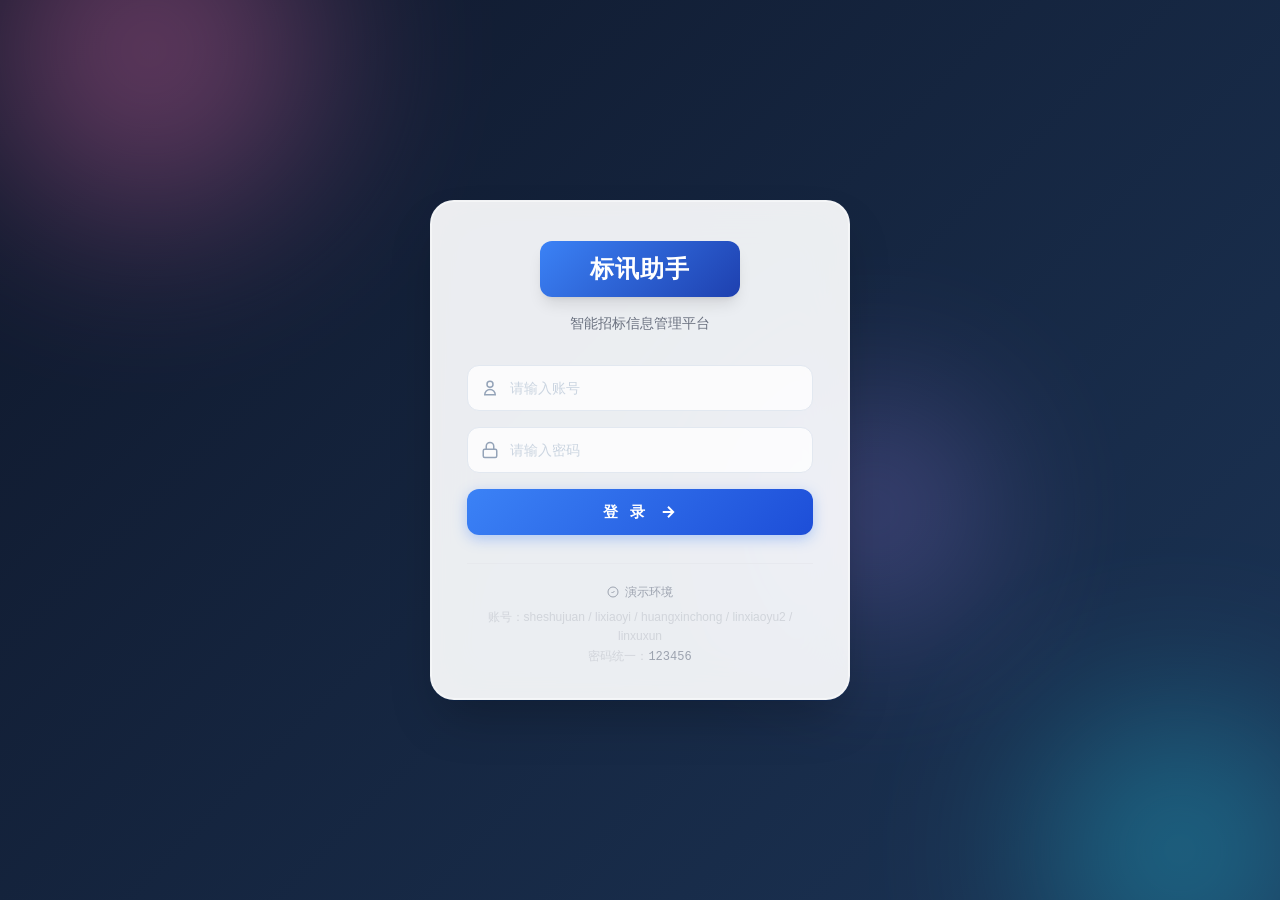
==== commit 05d32570: "feat: 招标公告 CRUD 完整实现 + Tailwind CSS 修复 【前端核心改动】 - 新增/修改/删除 三个按钮，仅集团客户部团队成员可见（annCrudBar） - 新增弹窗 rend" ====
--- a/标讯助手demo.html
+++ b/标讯助手demo.html
@@ -4,73 +4,2300 @@
 <meta charset="UTF-8">
 <meta name="viewport" content="width=device-width, initial-scale=1.0">
 <title>标讯助手 - Demo（离线版）</title>
-<style>*,:after,:before{--tw-border-spacing-x:0;--tw-border-spacing-y:0;--tw-translate-x:0;--tw-translate-y:0;--tw-rotate:0;--tw-skew-x:0;--tw-skew-y:0;--tw-scale-x:1;--tw-scale-y:1;--tw-pan-x: ;--tw-pan-y: ;--tw-pinch-zoom: ;--tw-scroll-snap-strictness:proximity;--tw-gradient-from-position: ;--tw-gradient-via-position: ;--tw-gradient-to-position: ;--tw-ordinal: ;--tw-slashed-zero: ;--tw-numeric-figure: ;--tw-numeric-spacing: ;--tw-numeric-fraction: ;--tw-ring-inset: ;--tw-ring-offset-width:0px;--tw-ring-offset-color:#fff;--tw-ring-color:rgba(59,130,246,.5);--tw-ring-offset-shadow:0 0 #0000;--tw-ring-shadow:0 0 #0000;--tw-shadow:0 0 #0000;--tw-shadow-colored:0 0 #0000;--tw-blur: ;--tw-brightness: ;--tw-contrast: ;--tw-grayscale: ;--tw-hue-rotate: ;--tw-invert: ;--tw-saturate: ;--tw-sepia: ;--tw-drop-shadow: ;--tw-backdrop-blur: ;--tw-backdrop-brightness: ;--tw-backdrop-contrast: ;--tw-backdrop-grayscale: ;--tw-backdrop-hue-rotate: ;--tw-backdrop-invert: ;--tw-backdrop-opacity: ;--tw-backdrop-saturate: ;--tw-backdrop-sepia: ;--tw-contain-size: ;--tw-contain-layout: ;--tw-contain-paint: ;--tw-contain-style: }::backdrop{--tw-border-spacing-x:0;--tw-border-spacing-y:0;--tw-translate-x:0;--tw-translate-y:0;--tw-rotate:0;--tw-skew-x:0;--tw-skew-y:0;--tw-scale-x:1;--tw-scale-y:1;--tw-pan-x: ;--tw-pan-y: ;--tw-pinch-zoom: ;--tw-scroll-snap-strictness:proximity;--tw-gradient-from-position: ;--tw-gradient-via-position: ;--tw-gradient-to-position: ;--tw-ordinal: ;--tw-slashed-zero: ;--tw-numeric-figure: ;--tw-numeric-spacing: ;--tw-numeric-fraction: ;--tw-ring-inset: ;--tw-ring-offset-width:0px;--tw-ring-offset-color:#fff;--tw-ring-color:rgba(59,130,246,.5);--tw-ring-offset-shadow:0 0 #0000;--tw-ring-shadow:0 0 #0000;--tw-shadow:0 0 #0000;--tw-shadow-colored:0 0 #0000;--tw-blur: ;--tw-brightness: ;--tw-contrast: ;--tw-grayscale: ;--tw-hue-rotate: ;--tw-invert: ;--tw-saturate: ;--tw-sepia: ;--tw-drop-shadow: ;--tw-backdrop-blur: ;--tw-backdrop-brightness: ;--tw-backdrop-contrast: ;--tw-backdrop-grayscale: ;--tw-backdrop-hue-rotate: ;--tw-backdrop-invert: ;--tw-backdrop-opacity: ;--tw-backdrop-saturate: ;--tw-backdrop-sepia: ;--tw-contain-size: ;--tw-contain-layout: ;--tw-contain-paint: ;--tw-contain-style: }/*! tailwindcss v3.4.19 | MIT License | https://tailwindcss.com*/*,:after,:before{box-sizing:border-box;border:0 solid #e5e7eb}:after,:before{--tw-content:""}:host,html{line-height:1.5;-webkit-text-size-adjust:100%;-moz-tab-size:4;-o-tab-size:4;tab-size:4;font-family:ui-sans-serif,system-ui,sans-serif,Apple Color Emoji,Segoe UI Emoji,Segoe UI Symbol,Noto Color Emoji;font-feature-settings:normal;font-variation-settings:normal;-webkit-tap-highlight-color:transparent}body{margin:0;line-height:inherit}hr{height:0;color:inherit;border-top-width:1px}abbr:where([title]){-webkit-text-decoration:underline dotted;text-decoration:underline dotted}h1,h2,h3,h4,h5,h6{font-size:inherit;font-weight:inherit}a{color:inherit;text-decoration:inherit}b,strong{font-weight:bolder}code,kbd,pre,samp{font-family:ui-monospace,SFMono-Regular,Menlo,Monaco,Consolas,Liberation Mono,Courier New,monospace;font-feature-settings:normal;font-variation-settings:normal;font-size:1em}small{font-size:80%}sub,sup{font-size:75%;line-height:0;position:relative;vertical-align:baseline}sub{bottom:-.25em}sup{top:-.5em}table{text-indent:0;border-color:inherit;border-collapse:collapse}button,input,optgroup,select,textarea{font-family:inherit;font-feature-settings:inherit;font-variation-settings:inherit;font-size:100%;font-weight:inherit;line-height:inherit;letter-spacing:inherit;color:inherit;margin:0;padding:0}button,select{text-transform:none}button,input:where([type=button]),input:where([type=reset]),input:where([type=submit]){-webkit-appearance:button;background-color:transparent;background-image:none}:-moz-focusring{outline:auto}:-moz-ui-invalid{box-shadow:none}progress{vertical-align:baseline}::-webkit-inner-spin-button,::-webkit-outer-spin-button{height:auto}[type=search]{-webkit-appearance:textfield;outline-offset:-2px}::-webkit-search-decoration{-webkit-appearance:none}::-webkit-file-upload-button{-webkit-appearance:button;font:inherit}summary{display:list-item}blockquote,dd,dl,figure,h1,h2,h3,h4,h5,h6,hr,p,pre{margin:0}fieldset{margin:0}fieldset,legend{padding:0}menu,ol,ul{list-style:none;margin:0;padding:0}dialog{padding:0}textarea{resize:vertical}input::-moz-placeholder,textarea::-moz-placeholder{opacity:1;color:#9ca3af}input::placeholder,textarea::placeholder{opacity:1;color:#9ca3af}[role=button],button{cursor:pointer}:disabled{cursor:default}audio,canvas,embed,iframe,img,object,svg,video{display:block;vertical-align:middle}img,video{max-width:100%;height:auto}[hidden]:where(:not([hidden=until-found])){display:none}.fixed{position:fixed}.inset-0{inset:0}.z-50{z-index:50}.col-span-2{grid-column:span 2/span 2}.-mx-2{margin-left:-.5rem;margin-right:-.5rem}.mx-auto{margin-left:auto;margin-right:auto}.mb-1{margin-bottom:.25rem}.mb-2{margin-bottom:.5rem}.mb-3{margin-bottom:.75rem}.mb-4{margin-bottom:1rem}.mb-5{margin-bottom:1.25rem}.mb-6{margin-bottom:1.5rem}.ml-3{margin-left:.75rem}.ml-auto{margin-left:auto}.mr-1{margin-right:.25rem}.mr-2{margin-right:.5rem}.mt-1{margin-top:.25rem}.mt-1\.5{margin-top:.375rem}.mt-4{margin-top:1rem}.mt-6{margin-top:1.5rem}.block{display:block}.inline-block{display:inline-block}.flex{display:flex}.table{display:table}.grid{display:grid}.h-10{height:2.5rem}.h-16{height:4rem}.h-2{height:.5rem}.h-5{height:1.25rem}.h-8{height:2rem}.h-9{height:2.25rem}.h-screen{height:100vh}.max-h-72{max-height:18rem}.w-2{width:.5rem}.w-5{width:1.25rem}.w-60{width:15rem}.w-8{width:2rem}.w-9{width:2.25rem}.w-\[480px\]{width:480px}.w-full{width:100%}.min-w-\[280px\]{min-width:280px}.min-w-\[300px\]{min-width:300px}.min-w-\[32px\]{min-width:32px}.max-w-5xl{max-width:64rem}.max-w-\[150px\]{max-width:150px}.max-w-\[180px\]{max-width:180px}.max-w-\[400px\]{max-width:400px}.flex-1{flex:1 1 0%}.flex-shrink-0{flex-shrink:0}.transform{transform:translate(var(--tw-translate-x),var(--tw-translate-y)) rotate(var(--tw-rotate)) skewX(var(--tw-skew-x)) skewY(var(--tw-skew-y)) scaleX(var(--tw-scale-x)) scaleY(var(--tw-scale-y))}@keyframes pulse{50%{opacity:.5}}.animate-pulse{animation:pulse 2s cubic-bezier(.4,0,.6,1) infinite}.cursor-pointer{cursor:pointer}.resize-none{resize:none}.grid-cols-2{grid-template-columns:repeat(2,minmax(0,1fr))}.grid-cols-3{grid-template-columns:repeat(3,minmax(0,1fr))}.grid-cols-4{grid-template-columns:repeat(4,minmax(0,1fr))}.flex-col{flex-direction:column}.flex-wrap{flex-wrap:wrap}.items-start{align-items:flex-start}.items-center{align-items:center}.justify-end{justify-content:flex-end}.justify-center{justify-content:center}.justify-between{justify-content:space-between}.gap-1{gap:.25rem}.gap-1\.5{gap:.375rem}.gap-2{gap:.5rem}.gap-3{gap:.75rem}.gap-4{gap:1rem}.gap-6{gap:1.5rem}.gap-x-10{-moz-column-gap:2.5rem;column-gap:2.5rem}.gap-y-4{row-gap:1rem}.space-y-1>:not([hidden])~:not([hidden]){--tw-space-y-reverse:0;margin-top:calc(.25rem*(1 - var(--tw-space-y-reverse)));margin-bottom:calc(.25rem*var(--tw-space-y-reverse))}.space-y-1\.5>:not([hidden])~:not([hidden]){--tw-space-y-reverse:0;margin-top:calc(.375rem*(1 - var(--tw-space-y-reverse)));margin-bottom:calc(.375rem*var(--tw-space-y-reverse))}.space-y-2>:not([hidden])~:not([hidden]){--tw-space-y-reverse:0;margin-top:calc(.5rem*(1 - var(--tw-space-y-reverse)));margin-bottom:calc(.5rem*var(--tw-space-y-reverse))}.space-y-3>:not([hidden])~:not([hidden]){--tw-space-y-reverse:0;margin-top:calc(.75rem*(1 - var(--tw-space-y-reverse)));margin-bottom:calc(.75rem*var(--tw-space-y-reverse))}.space-y-4>:not([hidden])~:not([hidden]){--tw-space-y-reverse:0;margin-top:calc(1rem*(1 - var(--tw-space-y-reverse)));margin-bottom:calc(1rem*var(--tw-space-y-reverse))}.overflow-auto{overflow:auto}.overflow-hidden,.truncate{overflow:hidden}.truncate{text-overflow:ellipsis}.truncate,.whitespace-nowrap{white-space:nowrap}.whitespace-pre-wrap{white-space:pre-wrap}.break-all{word-break:break-all}.rounded{border-radius:.25rem}.rounded-full{border-radius:9999px}.rounded-lg{border-radius:.5rem}.rounded-xl{border-radius:.75rem}.border{border-width:1px}.border-b{border-bottom-width:1px}.border-r{border-right-width:1px}.border-t{border-top-width:1px}.border-blue-600{--tw-border-opacity:1;border-color:rgb(37 99 235/var(--tw-border-opacity,1))}.border-gray-100{--tw-border-opacity:1;border-color:rgb(243 244 246/var(--tw-border-opacity,1))}.border-gray-200{--tw-border-opacity:1;border-color:rgb(229 231 235/var(--tw-border-opacity,1))}.border-gray-50{--tw-border-opacity:1;border-color:rgb(249 250 251/var(--tw-border-opacity,1))}.border-red-100{--tw-border-opacity:1;border-color:rgb(254 226 226/var(--tw-border-opacity,1))}.bg-blue-500{--tw-bg-opacity:1;background-color:rgb(59 130 246/var(--tw-bg-opacity,1))}.bg-blue-600{--tw-bg-opacity:1;background-color:rgb(37 99 235/var(--tw-bg-opacity,1))}.bg-gray-100{--tw-bg-opacity:1;background-color:rgb(243 244 246/var(--tw-bg-opacity,1))}.bg-gray-50{--tw-bg-opacity:1;background-color:rgb(249 250 251/var(--tw-bg-opacity,1))}.bg-green-500{--tw-bg-opacity:1;background-color:rgb(34 197 94/var(--tw-bg-opacity,1))}.bg-orange-100{--tw-bg-opacity:1;background-color:rgb(255 237 213/var(--tw-bg-opacity,1))}.bg-orange-50{--tw-bg-opacity:1;background-color:rgb(255 247 237/var(--tw-bg-opacity,1))}.bg-orange-500{--tw-bg-opacity:1;background-color:rgb(249 115 22/var(--tw-bg-opacity,1))}.bg-red-50{--tw-bg-opacity:1;background-color:rgb(254 242 242/var(--tw-bg-opacity,1))}.bg-red-500{--tw-bg-opacity:1;background-color:rgb(239 68 68/var(--tw-bg-opacity,1))}.bg-white{--tw-bg-opacity:1;background-color:rgb(255 255 255/var(--tw-bg-opacity,1))}.bg-gradient-to-br{background-image:linear-gradient(to bottom right,var(--tw-gradient-stops))}.from-blue-500{--tw-gradient-from:#3b82f6 var(--tw-gradient-from-position);--tw-gradient-to:rgba(59,130,246,0) var(--tw-gradient-to-position);--tw-gradient-stops:var(--tw-gradient-from),var(--tw-gradient-to)}.to-blue-700{--tw-gradient-to:#1d4ed8 var(--tw-gradient-to-position)}.p-3{padding:.75rem}.p-4{padding:1rem}.p-5{padding:1.25rem}.p-6{padding:1.5rem}.px-1\.5{padding-left:.375rem;padding-right:.375rem}.px-2{padding-left:.5rem;padding-right:.5rem}.px-3{padding-left:.75rem;padding-right:.75rem}.px-4{padding-left:1rem;padding-right:1rem}.px-5{padding-left:1.25rem;padding-right:1.25rem}.px-6{padding-left:1.5rem;padding-right:1.5rem}.py-0\.5{padding-top:.125rem;padding-bottom:.125rem}.py-1{padding-top:.25rem;padding-bottom:.25rem}.py-1\.5{padding-top:.375rem;padding-bottom:.375rem}.py-16{padding-top:4rem;padding-bottom:4rem}.py-2{padding-top:.5rem;padding-bottom:.5rem}.py-2\.5{padding-top:.625rem;padding-bottom:.625rem}.py-3{padding-top:.75rem;padding-bottom:.75rem}.py-8{padding-top:2rem;padding-bottom:2rem}.pl-5{padding-left:1.25rem}.pt-4{padding-top:1rem}.text-left{text-align:left}.text-center{text-align:center}.font-mono{font-family:ui-monospace,SFMono-Regular,Menlo,Monaco,Consolas,Liberation Mono,Courier New,monospace}.text-2xl{font-size:1.5rem;line-height:2rem}.text-lg{font-size:1.125rem;line-height:1.75rem}.text-sm{font-size:.875rem;line-height:1.25rem}.text-xl{font-size:1.25rem;line-height:1.75rem}.text-xs{font-size:.75rem;line-height:1rem}.font-bold{font-weight:700}.font-medium{font-weight:500}.font-normal{font-weight:400}.font-semibold{font-weight:600}.leading-relaxed{line-height:1.625}.leading-snug{line-height:1.375}.text-blue-500{--tw-text-opacity:1;color:rgb(59 130 246/var(--tw-text-opacity,1))}.text-blue-600{--tw-text-opacity:1;color:rgb(37 99 235/var(--tw-text-opacity,1))}.text-gray-300{--tw-text-opacity:1;color:rgb(209 213 219/var(--tw-text-opacity,1))}.text-gray-400{--tw-text-opacity:1;color:rgb(156 163 175/var(--tw-text-opacity,1))}.text-gray-500{--tw-text-opacity:1;color:rgb(107 114 128/var(--tw-text-opacity,1))}.text-gray-600{--tw-text-opacity:1;color:rgb(75 85 99/var(--tw-text-opacity,1))}.text-gray-700{--tw-text-opacity:1;color:rgb(55 65 81/var(--tw-text-opacity,1))}.text-gray-800{--tw-text-opacity:1;color:rgb(31 41 55/var(--tw-text-opacity,1))}.text-gray-900{--tw-text-opacity:1;color:rgb(17 24 39/var(--tw-text-opacity,1))}.text-green-600{--tw-text-opacity:1;color:rgb(22 163 74/var(--tw-text-opacity,1))}.text-orange-500{--tw-text-opacity:1;color:rgb(249 115 22/var(--tw-text-opacity,1))}.text-orange-600{--tw-text-opacity:1;color:rgb(234 88 12/var(--tw-text-opacity,1))}.text-red-500{--tw-text-opacity:1;color:rgb(239 68 68/var(--tw-text-opacity,1))}.text-red-600{--tw-text-opacity:1;color:rgb(220 38 38/var(--tw-text-opacity,1))}.text-white{--tw-text-opacity:1;color:rgb(255 255 255/var(--tw-text-opacity,1))}.shadow-sm{--tw-shadow:0 1px 2px 0 rgba(0,0,0,.05);--tw-shadow-colored:0 1px 2px 0 var(--tw-shadow-color)}.shadow-sm,.shadow-xl{box-shadow:var(--tw-ring-offset-shadow,0 0 #0000),var(--tw-ring-shadow,0 0 #0000),var(--tw-shadow)}.shadow-xl{--tw-shadow:0 20px 25px -5px rgba(0,0,0,.1),0 8px 10px -6px rgba(0,0,0,.1);--tw-shadow-colored:0 20px 25px -5px var(--tw-shadow-color),0 8px 10px -6px var(--tw-shadow-color)}.blur{--tw-blur:blur(8px)}.blur,.filter{filter:var(--tw-blur) var(--tw-brightness) var(--tw-contrast) var(--tw-grayscale) var(--tw-hue-rotate) var(--tw-invert) var(--tw-saturate) var(--tw-sepia) var(--tw-drop-shadow)}.backdrop-filter{-webkit-backdrop-filter:var(--tw-backdrop-blur) var(--tw-backdrop-brightness) var(--tw-backdrop-contrast) var(--tw-backdrop-grayscale) var(--tw-backdrop-hue-rotate) var(--tw-backdrop-invert) var(--tw-backdrop-opacity) var(--tw-backdrop-saturate) var(--tw-backdrop-sepia);backdrop-filter:var(--tw-backdrop-blur) var(--tw-backdrop-brightness) var(--tw-backdrop-contrast) var(--tw-backdrop-grayscale) var(--tw-backdrop-hue-rotate) var(--tw-backdrop-invert) var(--tw-backdrop-opacity) var(--tw-backdrop-saturate) var(--tw-backdrop-sepia)}.hover\:bg-blue-700:hover{--tw-bg-opacity:1;background-color:rgb(29 78 216/var(--tw-bg-opacity,1))}.hover\:bg-gray-50:hover{--tw-bg-opacity:1;background-color:rgb(249 250 251/var(--tw-bg-opacity,1))}.hover\:text-blue-600:hover{--tw-text-opacity:1;color:rgb(37 99 235/var(--tw-text-opacity,1))}.hover\:underline:hover{text-decoration-line:underline}.focus\:border-blue-400:focus{--tw-border-opacity:1;border-color:rgb(96 165 250/var(--tw-border-opacity,1))}.focus\:outline-none:focus{outline:2px solid transparent;outline-offset:2px}.disabled\:cursor-not-allowed:disabled{cursor:not-allowed}.disabled\:opacity-40:disabled{opacity:.4}
-  body { font-family: -apple-system, BlinkMacSystemFont, 'PingFang SC', 'Microsoft YaHei', sans-serif; }
-  /* 表格横拉条常显样式 */
-  .scrollbar-thin::-webkit-scrollbar { width: 10px; height: 12px; }
-  .scrollbar-thin::-webkit-scrollbar-track { 
+<style>*, ::before, ::after {
+  --tw-border-spacing-x: 0;
+  --tw-border-spacing-y: 0;
+  --tw-translate-x: 0;
+  --tw-translate-y: 0;
+  --tw-rotate: 0;
+  --tw-skew-x: 0;
+  --tw-skew-y: 0;
+  --tw-scale-x: 1;
+  --tw-scale-y: 1;
+  --tw-pan-x:  ;
+  --tw-pan-y:  ;
+  --tw-pinch-zoom:  ;
+  --tw-scroll-snap-strictness: proximity;
+  --tw-gradient-from-position:  ;
+  --tw-gradient-via-position:  ;
+  --tw-gradient-to-position:  ;
+  --tw-ordinal:  ;
+  --tw-slashed-zero:  ;
+  --tw-numeric-figure:  ;
+  --tw-numeric-spacing:  ;
+  --tw-numeric-fraction:  ;
+  --tw-ring-inset:  ;
+  --tw-ring-offset-width: 0px;
+  --tw-ring-offset-color: #fff;
+  --tw-ring-color: rgb(59 130 246 / 0.5);
+  --tw-ring-offset-shadow: 0 0 #0000;
+  --tw-ring-shadow: 0 0 #0000;
+  --tw-shadow: 0 0 #0000;
+  --tw-shadow-colored: 0 0 #0000;
+  --tw-blur:  ;
+  --tw-brightness:  ;
+  --tw-contrast:  ;
+  --tw-grayscale:  ;
+  --tw-hue-rotate:  ;
+  --tw-invert:  ;
+  --tw-saturate:  ;
+  --tw-sepia:  ;
+  --tw-drop-shadow:  ;
+  --tw-backdrop-blur:  ;
+  --tw-backdrop-brightness:  ;
+  --tw-backdrop-contrast:  ;
+  --tw-backdrop-grayscale:  ;
+  --tw-backdrop-hue-rotate:  ;
+  --tw-backdrop-invert:  ;
+  --tw-backdrop-opacity:  ;
+  --tw-backdrop-saturate:  ;
+  --tw-backdrop-sepia:  ;
+  --tw-contain-size:  ;
+  --tw-contain-layout:  ;
+  --tw-contain-paint:  ;
+  --tw-contain-style:  ;
+}
+
+::backdrop {
+  --tw-border-spacing-x: 0;
+  --tw-border-spacing-y: 0;
+  --tw-translate-x: 0;
+  --tw-translate-y: 0;
+  --tw-rotate: 0;
+  --tw-skew-x: 0;
+  --tw-skew-y: 0;
+  --tw-scale-x: 1;
+  --tw-scale-y: 1;
+  --tw-pan-x:  ;
+  --tw-pan-y:  ;
+  --tw-pinch-zoom:  ;
+  --tw-scroll-snap-strictness: proximity;
+  --tw-gradient-from-position:  ;
+  --tw-gradient-via-position:  ;
+  --tw-gradient-to-position:  ;
+  --tw-ordinal:  ;
+  --tw-slashed-zero:  ;
+  --tw-numeric-figure:  ;
+  --tw-numeric-spacing:  ;
+  --tw-numeric-fraction:  ;
+  --tw-ring-inset:  ;
+  --tw-ring-offset-width: 0px;
+  --tw-ring-offset-color: #fff;
+  --tw-ring-color: rgb(59 130 246 / 0.5);
+  --tw-ring-offset-shadow: 0 0 #0000;
+  --tw-ring-shadow: 0 0 #0000;
+  --tw-shadow: 0 0 #0000;
+  --tw-shadow-colored: 0 0 #0000;
+  --tw-blur:  ;
+  --tw-brightness:  ;
+  --tw-contrast:  ;
+  --tw-grayscale:  ;
+  --tw-hue-rotate:  ;
+  --tw-invert:  ;
+  --tw-saturate:  ;
+  --tw-sepia:  ;
+  --tw-drop-shadow:  ;
+  --tw-backdrop-blur:  ;
+  --tw-backdrop-brightness:  ;
+  --tw-backdrop-contrast:  ;
+  --tw-backdrop-grayscale:  ;
+  --tw-backdrop-hue-rotate:  ;
+  --tw-backdrop-invert:  ;
+  --tw-backdrop-opacity:  ;
+  --tw-backdrop-saturate:  ;
+  --tw-backdrop-sepia:  ;
+  --tw-contain-size:  ;
+  --tw-contain-layout:  ;
+  --tw-contain-paint:  ;
+  --tw-contain-style:  ;
+}
+
+/*
+! tailwindcss v3.4.19 | MIT License | https://tailwindcss.com
+*/
+
+/*
+1. Prevent padding and border from affecting element width. (https://github.com/mozdevs/cssremedy/issues/4)
+2. Allow adding a border to an element by just adding a border-width. (https://github.com/tailwindcss/tailwindcss/pull/116)
+*/
+
+*,
+::before,
+::after {
+  box-sizing: border-box;
+  /* 1 */
+  border-width: 0;
+  /* 2 */
+  border-style: solid;
+  /* 2 */
+  border-color: #e5e7eb;
+  /* 2 */
+}
+
+::before,
+::after {
+  --tw-content: '';
+}
+
+/*
+1. Use a consistent sensible line-height in all browsers.
+2. Prevent adjustments of font size after orientation changes in iOS.
+3. Use a more readable tab size.
+4. Use the user's configured `sans` font-family by default.
+5. Use the user's configured `sans` font-feature-settings by default.
+6. Use the user's configured `sans` font-variation-settings by default.
+7. Disable tap highlights on iOS
+*/
+
+html,
+:host {
+  line-height: 1.5;
+  /* 1 */
+  -webkit-text-size-adjust: 100%;
+  /* 2 */
+  -moz-tab-size: 4;
+  /* 3 */
+  -o-tab-size: 4;
+     tab-size: 4;
+  /* 3 */
+  font-family: ui-sans-serif, system-ui, sans-serif, "Apple Color Emoji", "Segoe UI Emoji", "Segoe UI Symbol", "Noto Color Emoji";
+  /* 4 */
+  font-feature-settings: normal;
+  /* 5 */
+  font-variation-settings: normal;
+  /* 6 */
+  -webkit-tap-highlight-color: transparent;
+  /* 7 */
+}
+
+/*
+1. Remove the margin in all browsers.
+2. Inherit line-height from `html` so users can set them as a class directly on the `html` element.
+*/
+
+body {
+  margin: 0;
+  /* 1 */
+  line-height: inherit;
+  /* 2 */
+}
+
+/*
+1. Add the correct height in Firefox.
+2. Correct the inheritance of border color in Firefox. (https://bugzilla.mozilla.org/show_bug.cgi?id=190655)
+3. Ensure horizontal rules are visible by default.
+*/
+
+hr {
+  height: 0;
+  /* 1 */
+  color: inherit;
+  /* 2 */
+  border-top-width: 1px;
+  /* 3 */
+}
+
+/*
+Add the correct text decoration in Chrome, Edge, and Safari.
+*/
+
+abbr:where([title]) {
+  -webkit-text-decoration: underline dotted;
+          text-decoration: underline dotted;
+}
+
+/*
+Remove the default font size and weight for headings.
+*/
+
+h1,
+h2,
+h3,
+h4,
+h5,
+h6 {
+  font-size: inherit;
+  font-weight: inherit;
+}
+
+/*
+Reset links to optimize for opt-in styling instead of opt-out.
+*/
+
+a {
+  color: inherit;
+  text-decoration: inherit;
+}
+
+/*
+Add the correct font weight in Edge and Safari.
+*/
+
+b,
+strong {
+  font-weight: bolder;
+}
+
+/*
+1. Use the user's configured `mono` font-family by default.
+2. Use the user's configured `mono` font-feature-settings by default.
+3. Use the user's configured `mono` font-variation-settings by default.
+4. Correct the odd `em` font sizing in all browsers.
+*/
+
+code,
+kbd,
+samp,
+pre {
+  font-family: ui-monospace, SFMono-Regular, Menlo, Monaco, Consolas, "Liberation Mono", "Courier New", monospace;
+  /* 1 */
+  font-feature-settings: normal;
+  /* 2 */
+  font-variation-settings: normal;
+  /* 3 */
+  font-size: 1em;
+  /* 4 */
+}
+
+/*
+Add the correct font size in all browsers.
+*/
+
+small {
+  font-size: 80%;
+}
+
+/*
+Prevent `sub` and `sup` elements from affecting the line height in all browsers.
+*/
+
+sub,
+sup {
+  font-size: 75%;
+  line-height: 0;
+  position: relative;
+  vertical-align: baseline;
+}
+
+sub {
+  bottom: -0.25em;
+}
+
+sup {
+  top: -0.5em;
+}
+
+/*
+1. Remove text indentation from table contents in Chrome and Safari. (https://bugs.chromium.org/p/chromium/issues/detail?id=999088, https://bugs.webkit.org/show_bug.cgi?id=201297)
+2. Correct table border color inheritance in all Chrome and Safari. (https://bugs.chromium.org/p/chromium/issues/detail?id=935729, https://bugs.webkit.org/show_bug.cgi?id=195016)
+3. Remove gaps between table borders by default.
+*/
+
+table {
+  text-indent: 0;
+  /* 1 */
+  border-color: inherit;
+  /* 2 */
+  border-collapse: collapse;
+  /* 3 */
+}
+
+/*
+1. Change the font styles in all browsers.
+2. Remove the margin in Firefox and Safari.
+3. Remove default padding in all browsers.
+*/
+
+button,
+input,
+optgroup,
+select,
+textarea {
+  font-family: inherit;
+  /* 1 */
+  font-feature-settings: inherit;
+  /* 1 */
+  font-variation-settings: inherit;
+  /* 1 */
+  font-size: 100%;
+  /* 1 */
+  font-weight: inherit;
+  /* 1 */
+  line-height: inherit;
+  /* 1 */
+  letter-spacing: inherit;
+  /* 1 */
+  color: inherit;
+  /* 1 */
+  margin: 0;
+  /* 2 */
+  padding: 0;
+  /* 3 */
+}
+
+/*
+Remove the inheritance of text transform in Edge and Firefox.
+*/
+
+button,
+select {
+  text-transform: none;
+}
+
+/*
+1. Correct the inability to style clickable types in iOS and Safari.
+2. Remove default button styles.
+*/
+
+button,
+input:where([type='button']),
+input:where([type='reset']),
+input:where([type='submit']) {
+  -webkit-appearance: button;
+  /* 1 */
+  background-color: transparent;
+  /* 2 */
+  background-image: none;
+  /* 2 */
+}
+
+/*
+Use the modern Firefox focus style for all focusable elements.
+*/
+
+:-moz-focusring {
+  outline: auto;
+}
+
+/*
+Remove the additional `:invalid` styles in Firefox. (https://github.com/mozilla/gecko-dev/blob/2f9eacd9d3d995c937b4251a5557d95d494c9be1/layout/style/res/forms.css#L728-L737)
+*/
+
+:-moz-ui-invalid {
+  box-shadow: none;
+}
+
+/*
+Add the correct vertical alignment in Chrome and Firefox.
+*/
+
+progress {
+  vertical-align: baseline;
+}
+
+/*
+Correct the cursor style of increment and decrement buttons in Safari.
+*/
+
+::-webkit-inner-spin-button,
+::-webkit-outer-spin-button {
+  height: auto;
+}
+
+/*
+1. Correct the odd appearance in Chrome and Safari.
+2. Correct the outline style in Safari.
+*/
+
+[type='search'] {
+  -webkit-appearance: textfield;
+  /* 1 */
+  outline-offset: -2px;
+  /* 2 */
+}
+
+/*
+Remove the inner padding in Chrome and Safari on macOS.
+*/
+
+::-webkit-search-decoration {
+  -webkit-appearance: none;
+}
+
+/*
+1. Correct the inability to style clickable types in iOS and Safari.
+2. Change font properties to `inherit` in Safari.
+*/
+
+::-webkit-file-upload-button {
+  -webkit-appearance: button;
+  /* 1 */
+  font: inherit;
+  /* 2 */
+}
+
+/*
+Add the correct display in Chrome and Safari.
+*/
+
+summary {
+  display: list-item;
+}
+
+/*
+Removes the default spacing and border for appropriate elements.
+*/
+
+blockquote,
+dl,
+dd,
+h1,
+h2,
+h3,
+h4,
+h5,
+h6,
+hr,
+figure,
+p,
+pre {
+  margin: 0;
+}
+
+fieldset {
+  margin: 0;
+  padding: 0;
+}
+
+legend {
+  padding: 0;
+}
+
+ol,
+ul,
+menu {
+  list-style: none;
+  margin: 0;
+  padding: 0;
+}
+
+/*
+Reset default styling for dialogs.
+*/
+
+dialog {
+  padding: 0;
+}
+
+/*
+Prevent resizing textareas horizontally by default.
+*/
+
+textarea {
+  resize: vertical;
+}
+
+/*
+1. Reset the default placeholder opacity in Firefox. (https://github.com/tailwindlabs/tailwindcss/issues/3300)
+2. Set the default placeholder color to the user's configured gray 400 color.
+*/
+
+input::-moz-placeholder, textarea::-moz-placeholder {
+  opacity: 1;
+  /* 1 */
+  color: #9ca3af;
+  /* 2 */
+}
+
+input::placeholder,
+textarea::placeholder {
+  opacity: 1;
+  /* 1 */
+  color: #9ca3af;
+  /* 2 */
+}
+
+/*
+Set the default cursor for buttons.
+*/
+
+button,
+[role="button"] {
+  cursor: pointer;
+}
+
+/*
+Make sure disabled buttons don't get the pointer cursor.
+*/
+
+:disabled {
+  cursor: default;
+}
+
+/*
+1. Make replaced elements `display: block` by default. (https://github.com/mozdevs/cssremedy/issues/14)
+2. Add `vertical-align: middle` to align replaced elements more sensibly by default. (https://github.com/jensimmons/cssremedy/issues/14#issuecomment-634934210)
+   This can trigger a poorly considered lint error in some tools but is included by design.
+*/
+
+img,
+svg,
+video,
+canvas,
+audio,
+iframe,
+embed,
+object {
+  display: block;
+  /* 1 */
+  vertical-align: middle;
+  /* 2 */
+}
+
+/*
+Constrain images and videos to the parent width and preserve their intrinsic aspect ratio. (https://github.com/mozdevs/cssremedy/issues/14)
+*/
+
+img,
+video {
+  max-width: 100%;
+  height: auto;
+}
+
+/* Make elements with the HTML hidden attribute stay hidden by default */
+
+[hidden]:where(:not([hidden="until-found"])) {
+  display: none;
+}
+
+.fixed {
+  position: fixed;
+}
+
+.absolute {
+  position: absolute;
+}
+
+.relative {
+  position: relative;
+}
+
+.sticky {
+  position: sticky;
+}
+
+.inset-0 {
+  inset: 0px;
+}
+
+.left-0 {
+  left: 0px;
+}
+
+.right-0 {
+  right: 0px;
+}
+
+.z-10 {
+  z-index: 10;
+}
+
+.z-20 {
+  z-index: 20;
+}
+
+.z-50 {
+  z-index: 50;
+}
+
+.col-span-1 {
+  grid-column: span 1 / span 1;
+}
+
+.col-span-2 {
+  grid-column: span 2 / span 2;
+}
+
+.col-span-3 {
+  grid-column: span 3 / span 3;
+}
+
+.-mx-2 {
+  margin-left: -0.5rem;
+  margin-right: -0.5rem;
+}
+
+.mx-1 {
+  margin-left: 0.25rem;
+  margin-right: 0.25rem;
+}
+
+.mx-2 {
+  margin-left: 0.5rem;
+  margin-right: 0.5rem;
+}
+
+.mx-auto {
+  margin-left: auto;
+  margin-right: auto;
+}
+
+.mb-1 {
+  margin-bottom: 0.25rem;
+}
+
+.mb-1\.5 {
+  margin-bottom: 0.375rem;
+}
+
+.mb-2 {
+  margin-bottom: 0.5rem;
+}
+
+.mb-3 {
+  margin-bottom: 0.75rem;
+}
+
+.mb-4 {
+  margin-bottom: 1rem;
+}
+
+.mb-5 {
+  margin-bottom: 1.25rem;
+}
+
+.mb-6 {
+  margin-bottom: 1.5rem;
+}
+
+.mb-8 {
+  margin-bottom: 2rem;
+}
+
+.ml-2 {
+  margin-left: 0.5rem;
+}
+
+.ml-3 {
+  margin-left: 0.75rem;
+}
+
+.ml-auto {
+  margin-left: auto;
+}
+
+.mr-1 {
+  margin-right: 0.25rem;
+}
+
+.mr-2 {
+  margin-right: 0.5rem;
+}
+
+.mr-3 {
+  margin-right: 0.75rem;
+}
+
+.mt-0 {
+  margin-top: 0px;
+}
+
+.mt-0\.5 {
+  margin-top: 0.125rem;
+}
+
+.mt-1 {
+  margin-top: 0.25rem;
+}
+
+.mt-1\.5 {
+  margin-top: 0.375rem;
+}
+
+.mt-2 {
+  margin-top: 0.5rem;
+}
+
+.mt-4 {
+  margin-top: 1rem;
+}
+
+.mt-5 {
+  margin-top: 1.25rem;
+}
+
+.mt-6 {
+  margin-top: 1.5rem;
+}
+
+.mt-7 {
+  margin-top: 1.75rem;
+}
+
+.block {
+  display: block;
+}
+
+.inline-block {
+  display: inline-block;
+}
+
+.inline {
+  display: inline;
+}
+
+.flex {
+  display: flex;
+}
+
+.inline-flex {
+  display: inline-flex;
+}
+
+.table {
+  display: table;
+}
+
+.grid {
+  display: grid;
+}
+
+.hidden {
+  display: none;
+}
+
+.h-10 {
+  height: 2.5rem;
+}
+
+.h-14 {
+  height: 3.5rem;
+}
+
+.h-16 {
+  height: 4rem;
+}
+
+.h-2 {
+  height: 0.5rem;
+}
+
+.h-28 {
+  height: 7rem;
+}
+
+.h-3 {
+  height: 0.75rem;
+}
+
+.h-3\.5 {
+  height: 0.875rem;
+}
+
+.h-4 {
+  height: 1rem;
+}
+
+.h-5 {
+  height: 1.25rem;
+}
+
+.h-6 {
+  height: 1.5rem;
+}
+
+.h-7 {
+  height: 1.75rem;
+}
+
+.h-8 {
+  height: 2rem;
+}
+
+.h-9 {
+  height: 2.25rem;
+}
+
+.h-screen {
+  height: 100vh;
+}
+
+.max-h-40 {
+  max-height: 10rem;
+}
+
+.max-h-72 {
+  max-height: 18rem;
+}
+
+.max-h-80 {
+  max-height: 20rem;
+}
+
+.max-h-\[200px\] {
+  max-height: 200px;
+}
+
+.max-h-\[70vh\] {
+  max-height: 70vh;
+}
+
+.max-h-\[80vh\] {
+  max-height: 80vh;
+}
+
+.max-h-\[92vh\] {
+  max-height: 92vh;
+}
+
+.min-h-0 {
+  min-height: 0px;
+}
+
+.w-0 {
+  width: 0px;
+}
+
+.w-0\.5 {
+  width: 0.125rem;
+}
+
+.w-10 {
+  width: 2.5rem;
+}
+
+.w-14 {
+  width: 3.5rem;
+}
+
+.w-16 {
+  width: 4rem;
+}
+
+.w-2 {
+  width: 0.5rem;
+}
+
+.w-20 {
+  width: 5rem;
+}
+
+.w-24 {
+  width: 6rem;
+}
+
+.w-28 {
+  width: 7rem;
+}
+
+.w-36 {
+  width: 9rem;
+}
+
+.w-4 {
+  width: 1rem;
+}
+
+.w-5 {
+  width: 1.25rem;
+}
+
+.w-6 {
+  width: 1.5rem;
+}
+
+.w-60 {
+  width: 15rem;
+}
+
+.w-7 {
+  width: 1.75rem;
+}
+
+.w-8 {
+  width: 2rem;
+}
+
+.w-9 {
+  width: 2.25rem;
+}
+
+.w-\[130px\] {
+  width: 130px;
+}
+
+.w-\[140px\] {
+  width: 140px;
+}
+
+.w-\[200px\] {
+  width: 200px;
+}
+
+.w-\[340px\] {
+  width: 340px;
+}
+
+.w-\[480px\] {
+  width: 480px;
+}
+
+.w-\[520px\] {
+  width: 520px;
+}
+
+.w-\[560px\] {
+  width: 560px;
+}
+
+.w-\[620px\] {
+  width: 620px;
+}
+
+.w-\[860px\] {
+  width: 860px;
+}
+
+.w-full {
+  width: 100%;
+}
+
+.w-px {
+  width: 1px;
+}
+
+.w-screen {
+  width: 100vw;
+}
+
+.min-w-0 {
+  min-width: 0px;
+}
+
+.min-w-\[110px\] {
+  min-width: 110px;
+}
+
+.min-w-\[200px\] {
+  min-width: 200px;
+}
+
+.min-w-\[32px\] {
+  min-width: 32px;
+}
+
+.max-w-5xl {
+  max-width: 64rem;
+}
+
+.max-w-\[280px\] {
+  max-width: 280px;
+}
+
+.max-w-\[400px\] {
+  max-width: 400px;
+}
+
+.flex-1 {
+  flex: 1 1 0%;
+}
+
+.flex-shrink-0 {
+  flex-shrink: 0;
+}
+
+.shrink-0 {
+  flex-shrink: 0;
+}
+
+.border-separate {
+  border-collapse: separate;
+}
+
+.transform {
+  transform: translate(var(--tw-translate-x), var(--tw-translate-y)) rotate(var(--tw-rotate)) skewX(var(--tw-skew-x)) skewY(var(--tw-skew-y)) scaleX(var(--tw-scale-x)) scaleY(var(--tw-scale-y));
+}
+
+@keyframes pulse {
+  50% {
+    opacity: .5;
+  }
+}
+
+.animate-pulse {
+  animation: pulse 2s cubic-bezier(0.4, 0, 0.6, 1) infinite;
+}
+
+.cursor-not-allowed {
+  cursor: not-allowed;
+}
+
+.cursor-pointer {
+  cursor: pointer;
+}
+
+.resize-none {
+  resize: none;
+}
+
+.resize {
+  resize: both;
+}
+
+.scroll-py-2 {
+  scroll-padding-top: 0.5rem;
+  scroll-padding-bottom: 0.5rem;
+}
+
+.scroll-py-3 {
+  scroll-padding-top: 0.75rem;
+  scroll-padding-bottom: 0.75rem;
+}
+
+.grid-cols-2 {
+  grid-template-columns: repeat(2, minmax(0, 1fr));
+}
+
+.grid-cols-3 {
+  grid-template-columns: repeat(3, minmax(0, 1fr));
+}
+
+.grid-cols-4 {
+  grid-template-columns: repeat(4, minmax(0, 1fr));
+}
+
+.flex-col {
+  flex-direction: column;
+}
+
+.flex-wrap {
+  flex-wrap: wrap;
+}
+
+.items-start {
+  align-items: flex-start;
+}
+
+.items-center {
+  align-items: center;
+}
+
+.justify-end {
+  justify-content: flex-end;
+}
+
+.justify-center {
+  justify-content: center;
+}
+
+.justify-between {
+  justify-content: space-between;
+}
+
+.gap-1 {
+  gap: 0.25rem;
+}
+
+.gap-1\.5 {
+  gap: 0.375rem;
+}
+
+.gap-2 {
+  gap: 0.5rem;
+}
+
+.gap-2\.5 {
+  gap: 0.625rem;
+}
+
+.gap-3 {
+  gap: 0.75rem;
+}
+
+.gap-4 {
+  gap: 1rem;
+}
+
+.gap-5 {
+  gap: 1.25rem;
+}
+
+.gap-6 {
+  gap: 1.5rem;
+}
+
+.gap-x-10 {
+  -moz-column-gap: 2.5rem;
+       column-gap: 2.5rem;
+}
+
+.gap-x-2 {
+  -moz-column-gap: 0.5rem;
+       column-gap: 0.5rem;
+}
+
+.gap-x-3 {
+  -moz-column-gap: 0.75rem;
+       column-gap: 0.75rem;
+}
+
+.gap-x-4 {
+  -moz-column-gap: 1rem;
+       column-gap: 1rem;
+}
+
+.gap-x-5 {
+  -moz-column-gap: 1.25rem;
+       column-gap: 1.25rem;
+}
+
+.gap-x-6 {
+  -moz-column-gap: 1.5rem;
+       column-gap: 1.5rem;
+}
+
+.gap-y-3 {
+  row-gap: 0.75rem;
+}
+
+.gap-y-4 {
+  row-gap: 1rem;
+}
+
+.gap-y-5 {
+  row-gap: 1.25rem;
+}
+
+.gap-y-6 {
+  row-gap: 1.5rem;
+}
+
+.space-y-1 > :not([hidden]) ~ :not([hidden]) {
+  --tw-space-y-reverse: 0;
+  margin-top: calc(0.25rem * calc(1 - var(--tw-space-y-reverse)));
+  margin-bottom: calc(0.25rem * var(--tw-space-y-reverse));
+}
+
+.space-y-1\.5 > :not([hidden]) ~ :not([hidden]) {
+  --tw-space-y-reverse: 0;
+  margin-top: calc(0.375rem * calc(1 - var(--tw-space-y-reverse)));
+  margin-bottom: calc(0.375rem * var(--tw-space-y-reverse));
+}
+
+.space-y-2 > :not([hidden]) ~ :not([hidden]) {
+  --tw-space-y-reverse: 0;
+  margin-top: calc(0.5rem * calc(1 - var(--tw-space-y-reverse)));
+  margin-bottom: calc(0.5rem * var(--tw-space-y-reverse));
+}
+
+.space-y-3 > :not([hidden]) ~ :not([hidden]) {
+  --tw-space-y-reverse: 0;
+  margin-top: calc(0.75rem * calc(1 - var(--tw-space-y-reverse)));
+  margin-bottom: calc(0.75rem * var(--tw-space-y-reverse));
+}
+
+.space-y-4 > :not([hidden]) ~ :not([hidden]) {
+  --tw-space-y-reverse: 0;
+  margin-top: calc(1rem * calc(1 - var(--tw-space-y-reverse)));
+  margin-bottom: calc(1rem * var(--tw-space-y-reverse));
+}
+
+.overflow-auto {
+  overflow: auto;
+}
+
+.overflow-hidden {
+  overflow: hidden;
+}
+
+.overflow-x-auto {
+  overflow-x: auto;
+}
+
+.overflow-y-auto {
+  overflow-y: auto;
+}
+
+.overflow-x-hidden {
+  overflow-x: hidden;
+}
+
+.truncate {
+  overflow: hidden;
+  text-overflow: ellipsis;
+  white-space: nowrap;
+}
+
+.whitespace-nowrap {
+  white-space: nowrap;
+}
+
+.whitespace-pre-wrap {
+  white-space: pre-wrap;
+}
+
+.break-all {
+  word-break: break-all;
+}
+
+.rounded {
+  border-radius: 0.25rem;
+}
+
+.rounded-full {
+  border-radius: 9999px;
+}
+
+.rounded-lg {
+  border-radius: 0.5rem;
+}
+
+.rounded-md {
+  border-radius: 0.375rem;
+}
+
+.rounded-sm {
+  border-radius: 0.125rem;
+}
+
+.rounded-xl {
+  border-radius: 0.75rem;
+}
+
+.rounded-b-lg {
+  border-bottom-right-radius: 0.5rem;
+  border-bottom-left-radius: 0.5rem;
+}
+
+.rounded-b-xl {
+  border-bottom-right-radius: 0.75rem;
+  border-bottom-left-radius: 0.75rem;
+}
+
+.border {
+  border-width: 1px;
+}
+
+.border-b {
+  border-bottom-width: 1px;
+}
+
+.border-l {
+  border-left-width: 1px;
+}
+
+.border-r {
+  border-right-width: 1px;
+}
+
+.border-t {
+  border-top-width: 1px;
+}
+
+.border-dashed {
+  border-style: dashed;
+}
+
+.border-blue-200 {
+  --tw-border-opacity: 1;
+  border-color: rgb(191 219 254 / var(--tw-border-opacity, 1));
+}
+
+.border-blue-400 {
+  --tw-border-opacity: 1;
+  border-color: rgb(96 165 250 / var(--tw-border-opacity, 1));
+}
+
+.border-blue-600 {
+  --tw-border-opacity: 1;
+  border-color: rgb(37 99 235 / var(--tw-border-opacity, 1));
+}
+
+.border-gray-100 {
+  --tw-border-opacity: 1;
+  border-color: rgb(243 244 246 / var(--tw-border-opacity, 1));
+}
+
+.border-gray-200 {
+  --tw-border-opacity: 1;
+  border-color: rgb(229 231 235 / var(--tw-border-opacity, 1));
+}
+
+.border-gray-200\/60 {
+  border-color: rgb(229 231 235 / 0.6);
+}
+
+.border-gray-300 {
+  --tw-border-opacity: 1;
+  border-color: rgb(209 213 219 / var(--tw-border-opacity, 1));
+}
+
+.border-gray-50 {
+  --tw-border-opacity: 1;
+  border-color: rgb(249 250 251 / var(--tw-border-opacity, 1));
+}
+
+.border-orange-100 {
+  --tw-border-opacity: 1;
+  border-color: rgb(255 237 213 / var(--tw-border-opacity, 1));
+}
+
+.border-purple-200 {
+  --tw-border-opacity: 1;
+  border-color: rgb(233 213 255 / var(--tw-border-opacity, 1));
+}
+
+.border-red-100 {
+  --tw-border-opacity: 1;
+  border-color: rgb(254 226 226 / var(--tw-border-opacity, 1));
+}
+
+.bg-blue-50 {
+  --tw-bg-opacity: 1;
+  background-color: rgb(239 246 255 / var(--tw-bg-opacity, 1));
+}
+
+.bg-blue-50\/40 {
+  background-color: rgb(239 246 255 / 0.4);
+}
+
+.bg-blue-500 {
+  --tw-bg-opacity: 1;
+  background-color: rgb(59 130 246 / var(--tw-bg-opacity, 1));
+}
+
+.bg-blue-600 {
+  --tw-bg-opacity: 1;
+  background-color: rgb(37 99 235 / var(--tw-bg-opacity, 1));
+}
+
+.bg-blue-700 {
+  --tw-bg-opacity: 1;
+  background-color: rgb(29 78 216 / var(--tw-bg-opacity, 1));
+}
+
+.bg-gray-100 {
+  --tw-bg-opacity: 1;
+  background-color: rgb(243 244 246 / var(--tw-bg-opacity, 1));
+}
+
+.bg-gray-200 {
+  --tw-bg-opacity: 1;
+  background-color: rgb(229 231 235 / var(--tw-bg-opacity, 1));
+}
+
+.bg-gray-300 {
+  --tw-bg-opacity: 1;
+  background-color: rgb(209 213 219 / var(--tw-bg-opacity, 1));
+}
+
+.bg-gray-400 {
+  --tw-bg-opacity: 1;
+  background-color: rgb(156 163 175 / var(--tw-bg-opacity, 1));
+}
+
+.bg-gray-50 {
+  --tw-bg-opacity: 1;
+  background-color: rgb(249 250 251 / var(--tw-bg-opacity, 1));
+}
+
+.bg-gray-50\/40 {
+  background-color: rgb(249 250 251 / 0.4);
+}
+
+.bg-green-500 {
+  --tw-bg-opacity: 1;
+  background-color: rgb(34 197 94 / var(--tw-bg-opacity, 1));
+}
+
+.bg-orange-100 {
+  --tw-bg-opacity: 1;
+  background-color: rgb(255 237 213 / var(--tw-bg-opacity, 1));
+}
+
+.bg-orange-50 {
+  --tw-bg-opacity: 1;
+  background-color: rgb(255 247 237 / var(--tw-bg-opacity, 1));
+}
+
+.bg-orange-500 {
+  --tw-bg-opacity: 1;
+  background-color: rgb(249 115 22 / var(--tw-bg-opacity, 1));
+}
+
+.bg-purple-100 {
+  --tw-bg-opacity: 1;
+  background-color: rgb(243 232 255 / var(--tw-bg-opacity, 1));
+}
+
+.bg-red-50 {
+  --tw-bg-opacity: 1;
+  background-color: rgb(254 242 242 / var(--tw-bg-opacity, 1));
+}
+
+.bg-red-500 {
+  --tw-bg-opacity: 1;
+  background-color: rgb(239 68 68 / var(--tw-bg-opacity, 1));
+}
+
+.bg-white {
+  --tw-bg-opacity: 1;
+  background-color: rgb(255 255 255 / var(--tw-bg-opacity, 1));
+}
+
+.bg-gradient-to-br {
+  background-image: linear-gradient(to bottom right, var(--tw-gradient-stops));
+}
+
+.from-blue-500 {
+  --tw-gradient-from: #3b82f6 var(--tw-gradient-from-position);
+  --tw-gradient-to: rgb(59 130 246 / 0) var(--tw-gradient-to-position);
+  --tw-gradient-stops: var(--tw-gradient-from), var(--tw-gradient-to);
+}
+
+.to-blue-700 {
+  --tw-gradient-to: #1d4ed8 var(--tw-gradient-to-position);
+}
+
+.p-2 {
+  padding: 0.5rem;
+}
+
+.p-3 {
+  padding: 0.75rem;
+}
+
+.p-4 {
+  padding: 1rem;
+}
+
+.p-5 {
+  padding: 1.25rem;
+}
+
+.p-6 {
+  padding: 1.5rem;
+}
+
+.px-1 {
+  padding-left: 0.25rem;
+  padding-right: 0.25rem;
+}
+
+.px-1\.5 {
+  padding-left: 0.375rem;
+  padding-right: 0.375rem;
+}
+
+.px-2 {
+  padding-left: 0.5rem;
+  padding-right: 0.5rem;
+}
+
+.px-2\.5 {
+  padding-left: 0.625rem;
+  padding-right: 0.625rem;
+}
+
+.px-3 {
+  padding-left: 0.75rem;
+  padding-right: 0.75rem;
+}
+
+.px-4 {
+  padding-left: 1rem;
+  padding-right: 1rem;
+}
+
+.px-5 {
+  padding-left: 1.25rem;
+  padding-right: 1.25rem;
+}
+
+.px-6 {
+  padding-left: 1.5rem;
+  padding-right: 1.5rem;
+}
+
+.px-8 {
+  padding-left: 2rem;
+  padding-right: 2rem;
+}
+
+.py-0 {
+  padding-top: 0px;
+  padding-bottom: 0px;
+}
+
+.py-0\.5 {
+  padding-top: 0.125rem;
+  padding-bottom: 0.125rem;
+}
+
+.py-1 {
+  padding-top: 0.25rem;
+  padding-bottom: 0.25rem;
+}
+
+.py-1\.5 {
+  padding-top: 0.375rem;
+  padding-bottom: 0.375rem;
+}
+
+.py-16 {
+  padding-top: 4rem;
+  padding-bottom: 4rem;
+}
+
+.py-2 {
+  padding-top: 0.5rem;
+  padding-bottom: 0.5rem;
+}
+
+.py-2\.5 {
+  padding-top: 0.625rem;
+  padding-bottom: 0.625rem;
+}
+
+.py-3 {
+  padding-top: 0.75rem;
+  padding-bottom: 0.75rem;
+}
+
+.py-3\.5 {
+  padding-top: 0.875rem;
+  padding-bottom: 0.875rem;
+}
+
+.py-4 {
+  padding-top: 1rem;
+  padding-bottom: 1rem;
+}
+
+.py-6 {
+  padding-top: 1.5rem;
+  padding-bottom: 1.5rem;
+}
+
+.py-8 {
+  padding-top: 2rem;
+  padding-bottom: 2rem;
+}
+
+.pb-4 {
+  padding-bottom: 1rem;
+}
+
+.pl-3 {
+  padding-left: 0.75rem;
+}
+
+.pl-5 {
+  padding-left: 1.25rem;
+}
+
+.pr-1 {
+  padding-right: 0.25rem;
+}
+
+.pt-4 {
+  padding-top: 1rem;
+}
+
+.pt-5 {
+  padding-top: 1.25rem;
+}
+
+.text-left {
+  text-align: left;
+}
+
+.text-center {
+  text-align: center;
+}
+
+.text-right {
+  text-align: right;
+}
+
+.font-mono {
+  font-family: ui-monospace, SFMono-Regular, Menlo, Monaco, Consolas, "Liberation Mono", "Courier New", monospace;
+}
+
+.text-2xl {
+  font-size: 1.5rem;
+  line-height: 2rem;
+}
+
+.text-\[13px\] {
+  font-size: 13px;
+}
+
+.text-base {
+  font-size: 1rem;
+  line-height: 1.5rem;
+}
+
+.text-lg {
+  font-size: 1.125rem;
+  line-height: 1.75rem;
+}
+
+.text-sm {
+  font-size: 0.875rem;
+  line-height: 1.25rem;
+}
+
+.text-xl {
+  font-size: 1.25rem;
+  line-height: 1.75rem;
+}
+
+.text-xs {
+  font-size: 0.75rem;
+  line-height: 1rem;
+}
+
+.font-bold {
+  font-weight: 700;
+}
+
+.font-medium {
+  font-weight: 500;
+}
+
+.font-normal {
+  font-weight: 400;
+}
+
+.font-semibold {
+  font-weight: 600;
+}
+
+.uppercase {
+  text-transform: uppercase;
+}
+
+.capitalize {
+  text-transform: capitalize;
+}
+
+.leading-5 {
+  line-height: 1.25rem;
+}
+
+.leading-6 {
+  line-height: 1.5rem;
+}
+
+.leading-none {
+  line-height: 1;
+}
+
+.leading-relaxed {
+  line-height: 1.625;
+}
+
+.leading-snug {
+  line-height: 1.375;
+}
+
+.tracking-wide {
+  letter-spacing: 0.025em;
+}
+
+.tracking-wider {
+  letter-spacing: 0.05em;
+}
+
+.text-blue-500 {
+  --tw-text-opacity: 1;
+  color: rgb(59 130 246 / var(--tw-text-opacity, 1));
+}
+
+.text-blue-600 {
+  --tw-text-opacity: 1;
+  color: rgb(37 99 235 / var(--tw-text-opacity, 1));
+}
+
+.text-blue-700 {
+  --tw-text-opacity: 1;
+  color: rgb(29 78 216 / var(--tw-text-opacity, 1));
+}
+
+.text-gray-300 {
+  --tw-text-opacity: 1;
+  color: rgb(209 213 219 / var(--tw-text-opacity, 1));
+}
+
+.text-gray-400 {
+  --tw-text-opacity: 1;
+  color: rgb(156 163 175 / var(--tw-text-opacity, 1));
+}
+
+.text-gray-500 {
+  --tw-text-opacity: 1;
+  color: rgb(107 114 128 / var(--tw-text-opacity, 1));
+}
+
+.text-gray-600 {
+  --tw-text-opacity: 1;
+  color: rgb(75 85 99 / var(--tw-text-opacity, 1));
+}
+
+.text-gray-700 {
+  --tw-text-opacity: 1;
+  color: rgb(55 65 81 / var(--tw-text-opacity, 1));
+}
+
+.text-gray-800 {
+  --tw-text-opacity: 1;
+  color: rgb(31 41 55 / var(--tw-text-opacity, 1));
+}
+
+.text-gray-900 {
+  --tw-text-opacity: 1;
+  color: rgb(17 24 39 / var(--tw-text-opacity, 1));
+}
+
+.text-green-500 {
+  --tw-text-opacity: 1;
+  color: rgb(34 197 94 / var(--tw-text-opacity, 1));
+}
+
+.text-green-600 {
+  --tw-text-opacity: 1;
+  color: rgb(22 163 74 / var(--tw-text-opacity, 1));
+}
+
+.text-orange-500 {
+  --tw-text-opacity: 1;
+  color: rgb(249 115 22 / var(--tw-text-opacity, 1));
+}
+
+.text-orange-600 {
+  --tw-text-opacity: 1;
+  color: rgb(234 88 12 / var(--tw-text-opacity, 1));
+}
+
+.text-orange-700 {
+  --tw-text-opacity: 1;
+  color: rgb(194 65 12 / var(--tw-text-opacity, 1));
+}
+
+.text-purple-700 {
+  --tw-text-opacity: 1;
+  color: rgb(126 34 206 / var(--tw-text-opacity, 1));
+}
+
+.text-red-500 {
+  --tw-text-opacity: 1;
+  color: rgb(239 68 68 / var(--tw-text-opacity, 1));
+}
+
+.text-red-600 {
+  --tw-text-opacity: 1;
+  color: rgb(220 38 38 / var(--tw-text-opacity, 1));
+}
+
+.text-white {
+  --tw-text-opacity: 1;
+  color: rgb(255 255 255 / var(--tw-text-opacity, 1));
+}
+
+.opacity-70 {
+  opacity: 0.7;
+}
+
+.shadow {
+  --tw-shadow: 0 1px 3px 0 rgb(0 0 0 / 0.1), 0 1px 2px -1px rgb(0 0 0 / 0.1);
+  --tw-shadow-colored: 0 1px 3px 0 var(--tw-shadow-color), 0 1px 2px -1px var(--tw-shadow-color);
+  box-shadow: var(--tw-ring-offset-shadow, 0 0 #0000), var(--tw-ring-shadow, 0 0 #0000), var(--tw-shadow);
+}
+
+.shadow-2xl {
+  --tw-shadow: 0 25px 50px -12px rgb(0 0 0 / 0.25);
+  --tw-shadow-colored: 0 25px 50px -12px var(--tw-shadow-color);
+  box-shadow: var(--tw-ring-offset-shadow, 0 0 #0000), var(--tw-ring-shadow, 0 0 #0000), var(--tw-shadow);
+}
+
+.shadow-lg {
+  --tw-shadow: 0 10px 15px -3px rgb(0 0 0 / 0.1), 0 4px 6px -4px rgb(0 0 0 / 0.1);
+  --tw-shadow-colored: 0 10px 15px -3px var(--tw-shadow-color), 0 4px 6px -4px var(--tw-shadow-color);
+  box-shadow: var(--tw-ring-offset-shadow, 0 0 #0000), var(--tw-ring-shadow, 0 0 #0000), var(--tw-shadow);
+}
+
+.shadow-sm {
+  --tw-shadow: 0 1px 2px 0 rgb(0 0 0 / 0.05);
+  --tw-shadow-colored: 0 1px 2px 0 var(--tw-shadow-color);
+  box-shadow: var(--tw-ring-offset-shadow, 0 0 #0000), var(--tw-ring-shadow, 0 0 #0000), var(--tw-shadow);
+}
+
+.shadow-xl {
+  --tw-shadow: 0 20px 25px -5px rgb(0 0 0 / 0.1), 0 8px 10px -6px rgb(0 0 0 / 0.1);
+  --tw-shadow-colored: 0 20px 25px -5px var(--tw-shadow-color), 0 8px 10px -6px var(--tw-shadow-color);
+  box-shadow: var(--tw-ring-offset-shadow, 0 0 #0000), var(--tw-ring-shadow, 0 0 #0000), var(--tw-shadow);
+}
+
+.outline {
+  outline-style: solid;
+}
+
+.ring-1 {
+  --tw-ring-offset-shadow: var(--tw-ring-inset) 0 0 0 var(--tw-ring-offset-width) var(--tw-ring-offset-color);
+  --tw-ring-shadow: var(--tw-ring-inset) 0 0 0 calc(1px + var(--tw-ring-offset-width)) var(--tw-ring-color);
+  box-shadow: var(--tw-ring-offset-shadow), var(--tw-ring-shadow), var(--tw-shadow, 0 0 #0000);
+}
+
+.ring-blue-100 {
+  --tw-ring-opacity: 1;
+  --tw-ring-color: rgb(219 234 254 / var(--tw-ring-opacity, 1));
+}
+
+.ring-gray-200 {
+  --tw-ring-opacity: 1;
+  --tw-ring-color: rgb(229 231 235 / var(--tw-ring-opacity, 1));
+}
+
+.blur {
+  --tw-blur: blur(8px);
+  filter: var(--tw-blur) var(--tw-brightness) var(--tw-contrast) var(--tw-grayscale) var(--tw-hue-rotate) var(--tw-invert) var(--tw-saturate) var(--tw-sepia) var(--tw-drop-shadow);
+}
+
+.filter {
+  filter: var(--tw-blur) var(--tw-brightness) var(--tw-contrast) var(--tw-grayscale) var(--tw-hue-rotate) var(--tw-invert) var(--tw-saturate) var(--tw-sepia) var(--tw-drop-shadow);
+}
+
+.backdrop-filter {
+  backdrop-filter: var(--tw-backdrop-blur) var(--tw-backdrop-brightness) var(--tw-backdrop-contrast) var(--tw-backdrop-grayscale) var(--tw-backdrop-hue-rotate) var(--tw-backdrop-invert) var(--tw-backdrop-opacity) var(--tw-backdrop-saturate) var(--tw-backdrop-sepia);
+}
+
+.transition {
+  transition-property: color, background-color, border-color, text-decoration-color, fill, stroke, opacity, box-shadow, transform, filter, backdrop-filter;
+  transition-timing-function: cubic-bezier(0.4, 0, 0.2, 1);
+  transition-duration: 150ms;
+}
+
+.transition-all {
+  transition-property: all;
+  transition-timing-function: cubic-bezier(0.4, 0, 0.2, 1);
+  transition-duration: 150ms;
+}
+
+.transition-colors {
+  transition-property: color, background-color, border-color, text-decoration-color, fill, stroke;
+  transition-timing-function: cubic-bezier(0.4, 0, 0.2, 1);
+  transition-duration: 150ms;
+}
+
+.duration-200 {
+  transition-duration: 200ms;
+}
+
+.ease-in-out {
+  transition-timing-function: cubic-bezier(0.4, 0, 0.2, 1);
+}
+
+.hover\:border-blue-400:hover {
+  --tw-border-opacity: 1;
+  border-color: rgb(96 165 250 / var(--tw-border-opacity, 1));
+}
+
+.hover\:border-blue-500:hover {
+  --tw-border-opacity: 1;
+  border-color: rgb(59 130 246 / var(--tw-border-opacity, 1));
+}
+
+.hover\:border-red-200:hover {
+  --tw-border-opacity: 1;
+  border-color: rgb(254 202 202 / var(--tw-border-opacity, 1));
+}
+
+.hover\:bg-blue-50:hover {
+  --tw-bg-opacity: 1;
+  background-color: rgb(239 246 255 / var(--tw-bg-opacity, 1));
+}
+
+.hover\:bg-blue-700:hover {
+  --tw-bg-opacity: 1;
+  background-color: rgb(29 78 216 / var(--tw-bg-opacity, 1));
+}
+
+.hover\:bg-blue-800:hover {
+  --tw-bg-opacity: 1;
+  background-color: rgb(30 64 175 / var(--tw-bg-opacity, 1));
+}
+
+.hover\:bg-gray-100:hover {
+  --tw-bg-opacity: 1;
+  background-color: rgb(243 244 246 / var(--tw-bg-opacity, 1));
+}
+
+.hover\:bg-gray-50:hover {
+  --tw-bg-opacity: 1;
+  background-color: rgb(249 250 251 / var(--tw-bg-opacity, 1));
+}
+
+.hover\:bg-purple-200:hover {
+  --tw-bg-opacity: 1;
+  background-color: rgb(233 213 255 / var(--tw-bg-opacity, 1));
+}
+
+.hover\:bg-red-50:hover {
+  --tw-bg-opacity: 1;
+  background-color: rgb(254 242 242 / var(--tw-bg-opacity, 1));
+}
+
+.hover\:bg-red-600:hover {
+  --tw-bg-opacity: 1;
+  background-color: rgb(220 38 38 / var(--tw-bg-opacity, 1));
+}
+
+.hover\:text-blue-500:hover {
+  --tw-text-opacity: 1;
+  color: rgb(59 130 246 / var(--tw-text-opacity, 1));
+}
+
+.hover\:text-blue-600:hover {
+  --tw-text-opacity: 1;
+  color: rgb(37 99 235 / var(--tw-text-opacity, 1));
+}
+
+.hover\:text-blue-800:hover {
+  --tw-text-opacity: 1;
+  color: rgb(30 64 175 / var(--tw-text-opacity, 1));
+}
+
+.hover\:text-gray-600:hover {
+  --tw-text-opacity: 1;
+  color: rgb(75 85 99 / var(--tw-text-opacity, 1));
+}
+
+.hover\:text-red-500:hover {
+  --tw-text-opacity: 1;
+  color: rgb(239 68 68 / var(--tw-text-opacity, 1));
+}
+
+.hover\:text-red-600:hover {
+  --tw-text-opacity: 1;
+  color: rgb(220 38 38 / var(--tw-text-opacity, 1));
+}
+
+.hover\:text-red-700:hover {
+  --tw-text-opacity: 1;
+  color: rgb(185 28 28 / var(--tw-text-opacity, 1));
+}
+
+.hover\:underline:hover {
+  text-decoration-line: underline;
+}
+
+.focus\:border-blue-400:focus {
+  --tw-border-opacity: 1;
+  border-color: rgb(96 165 250 / var(--tw-border-opacity, 1));
+}
+
+.focus\:border-blue-500:focus {
+  --tw-border-opacity: 1;
+  border-color: rgb(59 130 246 / var(--tw-border-opacity, 1));
+}
+
+.focus\:outline-none:focus {
+  outline: 2px solid transparent;
+  outline-offset: 2px;
+}
+
+.focus\:ring-2:focus {
+  --tw-ring-offset-shadow: var(--tw-ring-inset) 0 0 0 var(--tw-ring-offset-width) var(--tw-ring-offset-color);
+  --tw-ring-shadow: var(--tw-ring-inset) 0 0 0 calc(2px + var(--tw-ring-offset-width)) var(--tw-ring-color);
+  box-shadow: var(--tw-ring-offset-shadow), var(--tw-ring-shadow), var(--tw-shadow, 0 0 #0000);
+}
+
+.focus\:ring-blue-100:focus {
+  --tw-ring-opacity: 1;
+  --tw-ring-color: rgb(219 234 254 / var(--tw-ring-opacity, 1));
+}
+
+.focus\:ring-blue-500:focus {
+  --tw-ring-opacity: 1;
+  --tw-ring-color: rgb(59 130 246 / var(--tw-ring-opacity, 1));
+}
+
+.active\:bg-blue-800:active {
+  --tw-bg-opacity: 1;
+  background-color: rgb(30 64 175 / var(--tw-bg-opacity, 1));
+}
+
+.disabled\:cursor-not-allowed:disabled {
+  cursor: not-allowed;
+}
+
+.disabled\:opacity-40:disabled {
+  opacity: 0.4;
+}
+
+/*! tailwindcss v3.4.19 | MIT License | https://tailwindcss.com*/*,:after,:before{box-sizing:border-box;border:0 solid #e5e7eb}
+
+:host,html{line-height:1.5;-webkit-text-size-adjust:100%;-moz-tab-size:4;-o-tab-size:4;tab-size:4;font-family:ui-sans-serif,system-ui,sans-serif,Apple Color Emoji,Segoe UI Emoji,Segoe UI Symbol,Noto Color Emoji;font-feature-settings:normal;font-variation-settings:normal;-webkit-tap-highlight-color:transparent}
+
+body{margin:0;line-height:inherit}
+
+hr{height:0;color:inherit;border-top-width:1px}
+
+abbr:where([title]){-webkit-text-decoration:underline dotted;text-decoration:underline dotted}
+
+h1,h2,h3,h4,h5,h6{font-size:inherit;font-weight:inherit}
+
+a{color:inherit;text-decoration:inherit}
+
+code,kbd,pre,samp{font-family:ui-monospace,SFMono-Regular,Menlo,Monaco,Consolas,Liberation Mono,Courier New,monospace;font-feature-settings:normal;font-variation-settings:normal;font-size:1em}
+
+sub,sup{font-size:75%;line-height:0;position:relative;vertical-align:baseline}
+
+table{text-indent:0;border-color:inherit;border-collapse:collapse}
+
+button,input,optgroup,select,textarea{font-family:inherit;font-feature-settings:inherit;font-variation-settings:inherit;font-size:100%;font-weight:inherit;line-height:inherit;letter-spacing:inherit;color:inherit;margin:0;padding:0}
+
+button,select{text-transform:none}
+
+button,input:where([type=button]),input:where([type=reset]),input:where([type=submit]){-webkit-appearance:button;background-color:transparent;background-image:none}
+
+:-moz-ui-invalid{box-shadow:none}
+
+progress{vertical-align:baseline}
+
+::-webkit-inner-spin-button,::-webkit-outer-spin-button{height:auto}
+
+[type=search]{-webkit-appearance:textfield;outline-offset:-2px}
+
+::-webkit-search-decoration{-webkit-appearance:none}
+
+::-webkit-file-upload-button{-webkit-appearance:button;font:inherit}
+
+blockquote,dd,dl,figure,h1,h2,h3,h4,h5,h6,hr,p,pre{margin:0}
+
+menu,ol,ul{list-style:none;margin:0;padding:0}
+
+input::-moz-placeholder,textarea::-moz-placeholder{opacity:1;color:#9ca3af}
+
+input::placeholder,textarea::placeholder{opacity:1;color:#9ca3af}
+
+[role=button],button{cursor:pointer}
+
+audio,canvas,embed,iframe,img,object,svg,video{display:block;vertical-align:middle}
+
+img,video{max-width:100%;height:auto}
+
+[hidden]:where(:not([hidden=until-found])){display:none}
+
+.col-span-2{grid-column:span 2/span 2}
+
+.-mx-2{margin-left:-.5rem;margin-right:-.5rem}
+
+.mx-auto{margin-left:auto;margin-right:auto}
+
+.inline-block{display:inline-block}
+
+.min-w-\[280px\]{min-width:280px}
+
+.min-w-\[300px\]{min-width:300px}
+
+.min-w-\[32px\]{min-width:32px}
+
+.max-w-\[150px\]{max-width:150px}
+
+.max-w-\[180px\]{max-width:180px}
+
+.max-w-\[400px\]{max-width:400px}
+
+@keyframes pulse{50%{opacity:.5}}
+
+.animate-pulse{animation:pulse 2s cubic-bezier(.4,0,.6,1) infinite}
+
+.cursor-pointer{cursor:pointer}
+
+.grid-cols-2{grid-template-columns:repeat(2,minmax(0,1fr))}
+
+.grid-cols-3{grid-template-columns:repeat(3,minmax(0,1fr))}
+
+.grid-cols-4{grid-template-columns:repeat(4,minmax(0,1fr))}
+
+.flex-col{flex-direction:column}
+
+.items-start{align-items:flex-start}
+
+.items-center{align-items:center}
+
+.justify-end{justify-content:flex-end}
+
+.justify-center{justify-content:center}
+
+.justify-between{justify-content:space-between}
+
+.gap-x-10{-moz-column-gap:2.5rem;column-gap:2.5rem}
+
+.overflow-hidden,.truncate{overflow:hidden}
+
+.truncate{text-overflow:ellipsis}
+
+.truncate,.whitespace-nowrap{white-space:nowrap}
+
+.whitespace-pre-wrap{white-space:pre-wrap}
+
+.break-all{word-break:break-all}
+
+.rounded{border-radius:.25rem}
+
+.rounded-full{border-radius:9999px}
+
+.rounded-lg{border-radius:.5rem}
+
+.rounded-xl{border-radius:.75rem}
+
+.border-b{border-bottom-width:1px}
+
+.border-r{border-right-width:1px}
+
+.border-t{border-top-width:1px}
+
+.bg-gradient-to-br{background-image:linear-gradient(to bottom right,var(--tw-gradient-stops))}
+
+.px-1\.5{padding-left:.375rem;padding-right:.375rem}
+
+.px-2{padding-left:.5rem;padding-right:.5rem}
+
+.px-3{padding-left:.75rem;padding-right:.75rem}
+
+.px-4{padding-left:1rem;padding-right:1rem}
+
+.px-5{padding-left:1.25rem;padding-right:1.25rem}
+
+.px-6{padding-left:1.5rem;padding-right:1.5rem}
+
+.py-0\.5{padding-top:.125rem;padding-bottom:.125rem}
+
+.py-1{padding-top:.25rem;padding-bottom:.25rem}
+
+.py-1\.5{padding-top:.375rem;padding-bottom:.375rem}
+
+.py-16{padding-top:4rem;padding-bottom:4rem}
+
+.py-2{padding-top:.5rem;padding-bottom:.5rem}
+
+.py-2\.5{padding-top:.625rem;padding-bottom:.625rem}
+
+.py-3{padding-top:.75rem;padding-bottom:.75rem}
+
+.py-8{padding-top:2rem;padding-bottom:2rem}
+
+.text-center{text-align:center}
+
+.font-mono{font-family:ui-monospace,SFMono-Regular,Menlo,Monaco,Consolas,Liberation Mono,Courier New,monospace}
+
+.text-2xl{font-size:1.5rem;line-height:2rem}
+
+.text-lg{font-size:1.125rem;line-height:1.75rem}
+
+.text-sm{font-size:.875rem;line-height:1.25rem}
+
+.text-xl{font-size:1.25rem;line-height:1.75rem}
+
+.text-xs{font-size:.75rem;line-height:1rem}
+
+.font-semibold{font-weight:600}
+
+.leading-relaxed{line-height:1.625}
+
+.leading-snug{line-height:1.375}
+
+.hover\:underline:hover{text-decoration-line:underline}
+
+.focus\:outline-none:focus{outline:2px solid transparent;outline-offset:2px}
+
+.disabled\:cursor-not-allowed:disabled{cursor:not-allowed}
+
+.disabled\:opacity-40:disabled{opacity:.4}
+
+body { font-family: -apple-system, BlinkMacSystemFont, 'PingFang SC', 'Microsoft YaHei', sans-serif; }
+
+.scrollbar-thin::-webkit-scrollbar { width: 10px; height: 12px; }
+
+.scrollbar-thin::-webkit-scrollbar-track { 
     background: #f1f5f9; 
     border-radius: 6px; 
     border: 2px solid #fff;
   }
-  .scrollbar-thin::-webkit-scrollbar-thumb { 
+
+.scrollbar-thin::-webkit-scrollbar-thumb { 
     background: #cbd5e1; 
     border-radius: 6px; 
     border: 2px solid #f1f5f9;
   }
-  .scrollbar-thin::-webkit-scrollbar-thumb:hover { background: #94a3b8; }
-  /* macOS 强制滚动条常显（避免 overlay 隐藏） */
-  .ann-table-scroll, .overflow-x-auto.scrollbar-thin {
+
+.scrollbar-thin::-webkit-scrollbar-thumb:hover { background: #94a3b8; }
+
+.ann-table-scroll, .overflow-x-auto.scrollbar-thin {
     scrollbar-width: thin;
     scrollbar-color: #cbd5e1 #f1f5f9;
   }
-  @supports (-webkit-overflow-scrolling: touch) {
+
+@supports (-webkit-overflow-scrolling: touch) {
     .scrollbar-thin::-webkit-scrollbar { width: 10px; height: 12px; }
   }
-  .tag { display: inline-block; padding: 2px 8px; border-radius: 4px; font-size: 11px; font-weight: 500; }
-  .tag-green { background: #dcfce7; color: #166534; }
-  .tag-yellow { background: #fef9c3; color: #854d0e; }
-  .tag-blue { background: #dbeafe; color: #1e40af; }
-  .tag-red { background: #fee2e2; color: #991b1b; }
-  .tag-gray { background: #f3f4f6; color: #374151; }
-  .tag-purple { background: #f3e8ff; color: #7e22ce; }
-  .modal-bg { background: rgba(0,0,0,0.5); backdrop-filter: blur(4px); }
-  .fade-in { animation: fadeIn 0.2s ease-out; }
-  @keyframes fadeIn { from { opacity: 0; transform: translateY(-8px); } to { opacity: 1; transform: translateY(0); } }
-  .sidebar-item:hover { background: #f3f4f6; }
-  .sidebar-item.active { background: #eff6ff; color: #2563eb; }
-  .sidebar-item.active svg { stroke: #2563eb; }
-  .ann-row:hover { background: #f9fafb; }
-  .kw-del-cb:checked + .kw-del-label { background: #fee2e2; color: #dc2626; border-color: #fca5a5; }
-  .kw-del-pill { display: inline-block; }
-/* sticky 左右列阴影 */
+
+.tag { display: inline-block; padding: 2px 8px; border-radius: 4px; font-size: 11px; font-weight: 500; }
+
+.tag-green { background: #dcfce7; color: #166534; }
+
+.tag-yellow { background: #fef9c3; color: #854d0e; }
+
+.tag-blue { background: #dbeafe; color: #1e40af; }
+
+.tag-red { background: #fee2e2; color: #991b1b; }
+
+.tag-gray { background: #f3f4f6; color: #374151; }
+
+.tag-purple { background: #f3e8ff; color: #7e22ce; }
+
+.modal-bg { background: rgba(0,0,0,0.5); backdrop-filter: blur(4px); }
+
+.fade-in { animation: fadeIn 0.2s ease-out; }
+
+@keyframes fadeIn { from { opacity: 0; transform: translateY(-8px); } to { opacity: 1; transform: translateY(0); } }
+
+.sidebar-item:hover { background: #f3f4f6; }
+
+.sidebar-item.active { background: #eff6ff; color: #2563eb; }
+
+.sidebar-item.active svg { stroke: #2563eb; }
+
+.ann-row:hover { background: #f9fafb; }
+
+.kw-del-cb:checked + .kw-del-label { background: #fee2e2; color: #dc2626; border-color: #fca5a5; }
+
+.kw-del-pill { display: inline-block; }
+
 .ann-row-first{box-shadow:4px 0 6px -4px rgba(0,0,0,.08)}
+
 .ann-row-last{box-shadow:-4px 0 6px -4px rgba(0,0,0,.08)}
+
 .ann-row:hover .ann-row-first{background:#f9fafb}
+
 .ann-row:hover .ann-row-last{background:#f9fafb}
+
 thead th.sticky.left-0{box-shadow:4px 0 6px -4px rgba(0,0,0,.08)}
+
 thead th.sticky.right-0{box-shadow:-4px 0 6px -4px rgba(0,0,0,.08)}
-  /* 手动补 Tailwind 没编译的 overflow-y-auto / overflow-x-hidden */
-  main[class*="overflow-y-auto"] { overflow-y: auto !important; }
-  main[class*="overflow-x-hidden"] { overflow-x: hidden !important; }
-  .overflow-x-auto { overflow-x: auto !important; }
-  /* 关键：表格 card 锁死宽度，不让 flex min-content 撑爆 */
-  .bg-white.rounded-xl.shadow-sm.border-gray-100.style-width-100,
-  .bg-white.rounded-xl.shadow-sm.border-gray-100[style*="width:100%"] { width: 100% !important; max-width: 100%; }
-
-
-/* ===== 登录页 · 现代毛玻璃风格 ===== */
+
+main[class*="overflow-y-auto"] { overflow-y: auto !important; }
+
+main[class*="overflow-x-hidden"] { overflow-x: hidden !important; }
+
+.overflow-x-auto { overflow-x: auto !important; }
+
+.bg-white.rounded-xl.shadow-sm.border-gray-100[style*="width:100%"] { width: 100% !important; max-width: 100%; }
+
 .login-bg {
   background: linear-gradient(135deg, #0f172a 0%, #1e3a5f 30%, #3b82f6 60%, #6366f1 100%);
   background-size: 400% 400%;
   animation: loginGradientShift 15s ease infinite;
 }
+
 @keyframes loginGradientShift {
   0%,100% { background-position: 0% 50%; }
   50% { background-position: 100% 50%; }
 }
 
-/* 浮动装饰圆 */
 .login-blob {
   position: absolute;
   border-radius: 50%;
@@ -78,31 +2305,34 @@
   opacity: .5;
   animation: loginBlobFloat 20s ease-in-out infinite;
 }
+
 .login-blob-1 {
   width: 500px; height: 500px;
   background: radial-gradient(circle, #f472b6 0%, transparent 70%);
   top: -200px; left: -100px;
   animation-delay: 0s;
 }
+
 .login-blob-2 {
   width: 400px; height: 400px;
   background: radial-gradient(circle, #22d3ee 0%, transparent 70%);
   bottom: -150px; right: -100px;
   animation-delay: -5s;
 }
+
 .login-blob-3 {
   width: 300px; height: 300px;
   background: radial-gradient(circle, #a78bfa 0%, transparent 70%);
   top: 40%; right: 20%;
   animation-delay: -10s;
 }
+
 @keyframes loginBlobFloat {
   0%,100% { transform: translate(0,0) scale(1); }
   33% { transform: translate(40px,-30px) scale(1.1); }
   66% { transform: translate(-30px,40px) scale(0.95); }
 }
 
-/* 毛玻璃卡片 */
 .login-card {
   position: relative;
   padding: 40px 36px 32px;
@@ -117,10 +2347,10 @@
   z-index: 10;
 }
 
-/* 输入框 */
 .login-input-wrap {
   position: relative;
 }
+
 .login-input-icon {
   position: absolute;
   left: 14px;
@@ -131,6 +2361,7 @@
   pointer-events: none;
   transition: color .2s;
 }
+
 .login-input {
   width: 100%;
   height: 46px;
@@ -142,17 +2373,20 @@
   color: #0f172a;
   transition: all .2s;
 }
+
 .login-input::placeholder { color: #cbd5e1; }
+
 .login-input:hover { border-color: #cbd5e1; background: #fff; }
+
 .login-input:focus {
   outline: none;
   border-color: #3b82f6;
   background: #fff;
   box-shadow: 0 0 0 4px rgba(59,130,246,.12);
 }
+
 .login-input-wrap:focus-within .login-input-icon { color: #3b82f6; }
 
-/* 登录按钮 */
 .login-btn {
   position: relative;
   width: 100%;
@@ -172,17 +2406,29 @@
   gap: 10px;
   box-shadow: 0 4px 14px rgba(59,130,246,.35);
 }
+
 .login-btn:hover {
   transform: translateY(-1px);
   box-shadow: 0 6px 20px rgba(59,130,246,.45);
   background: linear-gradient(135deg, #2563eb 0%, #1e40af 100%);
 }
+
 .login-btn:active { transform: translateY(0); box-shadow: 0 2px 8px rgba(59,130,246,.3); }
+
 .login-btn-arrow {
   width: 18px; height: 18px;
   transition: transform .25s;
 }
+
 .login-btn:hover .login-btn-arrow { transform: translateX(3px); }
+
+
+/* safelist 漏网的 arbitrary values */
+.max-h-\[92vh\] { max-height: 92vh; }
+.gap-2\.5 { gap: 0.625rem; }
+.py-2\.5 { padding-top: 0.625rem; padding-bottom: 0.625rem; }
+.py-3\.5 { padding-top: 0.875rem; padding-bottom: 0.875rem; }
+.bg-gray-50\/40 { background-color: rgba(249, 250, 251, 0.4); }
 </style>
 </head>
 <body class="bg-gray-50 text-gray-800">
@@ -191,7 +2437,1043 @@
 // ===== 数据层（由标讯助手demo.html 自动同步）=====
 
 // --- script[0] ---
-const INLINE_ANN = [{"id": "ANN202610214573", "title": "暨南大学附属第一医院潮汕医院医疗设备维保服务采购项目（项目编号：0724-2631ST826480）招标公告", "projectName": "暨南大学附属第一医院潮汕医院医疗设备维保服务采购项目", "projectCode": "0724-2631ST826480", "buyer": "暨南大学附属第一医院潮汕医院", "agency": "国义招标股份有限公司", "budget": "7,940,000.00元", "fundSource": "—", "district": "饶平", "annType": "采购意向公告", "pubDate": "2026-10-21", "deadline": "2026-11-11", "bidOpenDate": "2026-11-11", "summary": "项目概况 暨南大学附属第一医院潮汕医院医疗设备维保服务采购项目 招标项目的潜在投标人应在 广东省政府采购网https://gdgpo.czt.gd.gov.cn/ 获取招标文件，并于 2026年11月11日 09时30分 （北京时间）前递交投标文件。 一、项目基本情况 项目编号：0724-2631ST826480 项目名称：暨南大学附属第一医院潮汕医院医疗设备维保服务采购项目 采购方式：公开招标 预算金额：7,940,000.00元 采购需求： 采购包1(CT维修保养服务3年): 采购包预算金额： 3,050,000.00元 品目号 品目名称 采购标的 数量（单位） 技术规格、参数及要求 品目", "contact": "0768-8864153 020-37860531、020-37860521、0754 邓彩云、戴琨琳、马倩升 020-37860531、020-37860521、0754", "contacts": {"purchaser": {"name": "暨南大学附属第一医院潮汕医院", "address": "饶平县黄冈镇环城北路969号", "person": "", "phone": "0768-8864153"}, "agency": {"name": "国义招标股份有限公司", "address": "广州市越秀区东风东路726号18楼", "person": "戴琨琳", "phone": "020-37860531、020-37860521、0754"}, "project": {"person": "邓彩云、戴琨琳、马倩升", "phone": "020-37860531、020-37860521、0754"}}, "sourceUrl": "https://gdgpo.czt.gd.gov.cn/maincms-web/noticeGd?type=notice&id=402e5eb5-daaa-4e22-a31b-6af059fa1996&channel=fca71be5-fc0c-45db-96af-f513e9abda9d", "matchedKeywords": ["智慧", "系统"], "businessTags": ["平台"], "region": "潮州", "purchaseMethod": "公开招标", "isValidOpportunity": "", "hasOperatorInvolvement": "", "opportunityCode": "", "opportunityStatus": "", "willBid": "", "treePlacement": "", "currentHandler": "佘淑娟", "createdAt": "2026-10-22", "nextFollowUp": "2026-10-24", "progress": "待分配", "progressRecords": [{"progress": "待分配", "follower": "系统", "followDate": "2026-10-22", "note": "新公告自动入库"}]}, {"id": "ANN202610218174", "title": "新圩镇苗田村基础设施及人居环境提升工程竞争性磋商公告", "projectName": "新圩镇苗田村基础设施及人居环境提升工程", "projectCode": "445122-2026-01720", "buyer": "饶平县新圩镇人民政府", "agency": "驿大项目管理有限公司", "budget": "1,104,405.44元", "fundSource": "—", "district": "饶平", "annType": "采购公告", "pubDate": "2026-10-21", "deadline": "2026-11-03", "bidOpenDate": "2026-11-03", "summary": "项目概况 新圩镇苗田村基础设施及人居环境提升工程 采购项目的潜在供应商应在 广东省政府采购网https://gdgpo.czt.gd.gov.cn/ 获取采购文件，并于 2026年11月03日 09时30分 （北京时间）前提交响应文件。 一、项目基本情况 项目编号：445122-2026-01720 项目名称：新圩镇苗田村基础设施及人居环境提升工程 采购方式：竞争性磋商 预算金额：1,104,405.44元 采购需求： 采购包1(新圩镇苗田村基础设施及人居环境提升工程): 采购包预算金额： 1,104,405.44元 品目号 品目名称 采购标的 数量（单位） 技术规格、参数及要求 品目预算(元", "contact": "13690043319 15007684884 张工 15007684884", "contacts": {"purchaser": {"name": "饶平县新圩镇人民政府", "address": "广东省潮州市饶平县新圩镇团结路西70号", "person": "", "phone": "13690043319"}, "agency": {"name": "驿大项目管理有限公司", "address": "四川省成都市金牛区高新技术产业园区迎宾大道298号4栋603号", "person": "钟成莉", "phone": "15007684884"}, "project": {"person": "张工", "phone": "15007684884"}}, "sourceUrl": "https://gdgpo.czt.gd.gov.cn/maincms-web/noticeGd?type=notice&id=fb2dfa8f-4bca-4a1f-b065-80ebd5afe626&channel=fca71be5-fc0c-45db-96af-f513e9abda9d", "matchedKeywords": ["智慧", "平台", "系统", "云"], "businessTags": ["平台"], "region": "潮州", "purchaseMethod": "竞争性磋商", "isValidOpportunity": "", "hasOperatorInvolvement": "", "opportunityCode": "", "opportunityStatus": "", "willBid": "", "treePlacement": "", "currentHandler": "佘淑娟", "createdAt": "2026-10-22", "nextFollowUp": "2026-10-24", "progress": "待分配", "progressRecords": [{"progress": "待分配", "follower": "系统", "followDate": "2026-10-22", "note": "新公告自动入库"}]}, {"id": "ANN202610163463", "title": "潮州市政务服务中心信息化建设(2026年)项目招标公告", "projectName": "潮州市政务服务中心信息化建设(2026年)项目", "projectCode": "CZC2026023", "buyer": "潮州市政务服务和数据管理局", "agency": "潮州市公共资源交易中心", "budget": "7,463,061.95元", "fundSource": "—", "district": "市区", "annType": "采购公告", "pubDate": "2026-10-16", "deadline": "2026-11-10", "bidOpenDate": "2026-11-10", "summary": "项目概况 潮州市政务服务中心信息化建设(2026年)项目 招标项目的潜在投标人应在 广东省政府采购网https://gdgpo.czt.gd.gov.cn/ 获取招标文件，并于 2026年11月10日 09时30分 （北京时间）前递交投标文件。 一、项目基本情况 项目编号：CZC2026023 项目名称：潮州市政务服务中心信息化建设(2026年)项目 采购方式：公开招标 预算金额：7,463,061.95元 采购需求： 采购包1(潮州市政务服务中心信息化建设（2026年）项目): 采购包预算金额： 7,463,061.95元 品目号 品目名称 采购标的 数量（单位） 技术规格、参数及要求 品目", "contact": "0768-2331598 0768-2280181 卢雅琨 0768-2280181", "contacts": {"purchaser": {"name": "潮州市政务服务和数据管理局", "address": "潮州市潮州大道中段凤新大厦北翼第九至第十一层", "person": "", "phone": "0768-2331598"}, "agency": {"name": "潮州市公共资源交易中心", "address": "广东省潮州市潮州大道中段广发银行12楼", "person": "卢雅琨", "phone": "0768-2280181"}, "project": {"person": "卢雅琨", "phone": "0768-2280181"}}, "sourceUrl": "https://gdgpo.czt.gd.gov.cn/maincms-web/noticeGd?type=notice&id=6e2bd30e-c281-4015-a19a-9402b1edd0a5&channel=fca71be5-fc0c-45db-96af-f513e9abda9d", "matchedKeywords": ["信息化", "智慧", "平台", "系统", "软件", "云", "机房", "网络"], "businessTags": ["平台", "机房"], "region": "潮州", "purchaseMethod": "公开招标", "isValidOpportunity": "", "hasOperatorInvolvement": "", "opportunityCode": "", "opportunityStatus": "", "willBid": "", "treePlacement": "", "currentHandler": "佘淑娟", "createdAt": "2026-10-22", "nextFollowUp": "2026-10-24", "progress": "待分配", "progressRecords": [{"progress": "待分配", "follower": "系统", "followDate": "2026-10-22", "note": "新公告自动入库"}]}, {"id": "ANN202610164171", "title": "潮安区庵埠镇综合养老服务中心建设项目竞争性磋商公告", "projectName": "潮安区庵埠镇综合养老服务中心建设项目", "projectCode": "CZZZ[2026]G002", "buyer": "潮州市潮安区庵埠镇人民政府", "agency": "潮州市中正招投标代理有限公司", "budget": "2,751,916.55元", "fundSource": "—", "district": "潮安", "annType": "采购公告", "pubDate": "2026-10-16", "deadline": "2026-10-27", "bidOpenDate": "2026-10-27", "summary": "项目概况 潮安区庵埠镇综合养老服务中心建设项目 采购项目的潜在供应商应在 广东省政府采购网https://gdgpo.czt.gd.gov.cn/ 获取采购文件，并于 2026年10月27日 09时30分 （北京时间）前提交响应文件。 一、项目基本情况 项目编号：CZZZ[2026]G002 项目名称：潮安区庵埠镇综合养老服务中心建设项目 采购方式：竞争性磋商 预算金额：2,751,916.55元 采购需求： 采购包1(潮安区庵埠镇综合养老服务中心建设项目): 采购包预算金额： 2,751,916.55元 品目号 品目名称 采购标的 数量（单位） 技术规格、参数及要求 品目预算(元) 最高限价", "contact": "6611887 0768-6639666 郭锡壮 0768-6639666", "contacts": {"purchaser": {"name": "潮州市潮安区庵埠镇人民政府", "address": "广东省潮州市潮安区庵埠镇亨利北路", "person": "", "phone": "6611887"}, "agency": {"name": "潮州市中正招投标代理有限公司", "address": "广东省潮州市潮安区城区安盛花园26幢101号", "person": "郭锡雄", "phone": "0768-6639666"}, "project": {"person": "郭锡壮", "phone": "0768-6639666"}}, "sourceUrl": "https://gdgpo.czt.gd.gov.cn/maincms-web/noticeGd?type=notice&id=9e25945d-82af-49cd-969f-fbd974be7362&channel=fca71be5-fc0c-45db-96af-f513e9abda9d", "matchedKeywords": ["智慧", "平台", "系统", "云"], "businessTags": ["平台"], "region": "潮州", "purchaseMethod": "竞争性磋商", "isValidOpportunity": "", "hasOperatorInvolvement": "", "opportunityCode": "", "opportunityStatus": "", "willBid": "", "treePlacement": "", "currentHandler": "佘淑娟", "createdAt": "2026-10-22", "nextFollowUp": "2026-10-24", "progress": "待分配", "progressRecords": [{"progress": "待分配", "follower": "系统", "followDate": "2026-10-22", "note": "新公告自动入库"}]}, {"id": "ANN202610151097", "title": "钱东镇道路清扫保洁及垃圾清运与绿化养护项目竞争性磋商公告", "projectName": "钱东镇道路清扫保洁及垃圾清运与绿化养护项目", "projectCode": "FHGJST269C2043", "buyer": "饶平县钱东镇人民政府", "agency": "丰汇国际项目管理有限公司", "budget": "2,553,272.08元", "fundSource": "—", "district": "饶平", "annType": "采购公告", "pubDate": "2026-10-15", "deadline": "2026-10-27", "bidOpenDate": "2026-10-27", "summary": "项目概况 钱东镇道路清扫保洁及垃圾清运与绿化养护项目 采购项目的潜在供应商应在 广东省政府采购网https://gdgpo.czt.gd.gov.cn/ 获取采购文件，并于 2026年10月27日 09时30分 （北京时间）前提交响应文件。 一、项目基本情况 项目编号：FHGJST269C2043 项目名称：钱东镇道路清扫保洁及垃圾清运与绿化养护项目 采购方式：竞争性磋商 预算金额：2,553,272.08元 采购需求： 采购包1(钱东镇道路清扫保洁及垃圾清运与绿化养护项目): 采购包预算金额： 2,553,272.08元 品目号 品目名称 采购标的 数量（单位） 技术规格、参数及要求 品目预", "contact": "0768-8718456 19866255606 马工 19866255606", "contacts": {"purchaser": {"name": "饶平县钱东镇人民政府", "address": "广东省潮州市饶平县钱东镇大陇公园前一横2号", "person": "", "phone": "0768-8718456"}, "agency": {"name": "丰汇国际项目管理有限公司", "address": "汕头市龙湖区黄河路19号智汇时代雅园4栋1701", "person": "马逸乐", "phone": "19866255606"}, "project": {"person": "马工", "phone": "19866255606"}}, "sourceUrl": "https://gdgpo.czt.gd.gov.cn/maincms-web/noticeGd?type=notice&id=8586b284-2d87-4558-8070-735857c5ecad&channel=fca71be5-fc0c-45db-96af-f513e9abda9d", "matchedKeywords": ["智慧", "平台", "系统", "云"], "businessTags": ["平台"], "region": "潮州", "purchaseMethod": "竞争性磋商", "isValidOpportunity": "", "hasOperatorInvolvement": "", "opportunityCode": "", "opportunityStatus": "", "willBid": "", "treePlacement": "", "currentHandler": "佘淑娟", "createdAt": "2026-10-22", "nextFollowUp": "2026-10-24", "progress": "待分配", "progressRecords": [{"progress": "待分配", "follower": "系统", "followDate": "2026-10-22", "note": "新公告自动入库"}]}, {"id": "ANN202610151045", "title": "潮州市公安局社会治安巡防管控“四个一”体系建设应用提档升级（2026年）项目招标公告", "projectName": "潮州市公安局社会治安巡防管控“四个一”体系建设应用提档升级（2026年）项目", "projectCode": "04-17-04A-2026-D-F-E29972", "buyer": "潮州市公安局", "agency": "公诚管理咨询有限公司", "budget": "2,250,700.00元", "fundSource": "—", "district": "市区", "annType": "采购公告", "pubDate": "2026-10-15", "deadline": "2026-11-06", "bidOpenDate": "2026-11-06", "summary": "项目概况 潮州市公安局社会治安巡防管控“四个一”体系建设应用提档升级（2026年）项目 招标项目的潜在投标人应在 广东省政府采购网https://gdgpo.czt.gd.gov.cn/ 获取招标文件，并于 2026年11月06日 09时30分 （北京时间）前递交投标文件。 一、项目基本情况 项目编号：04-17-04A-2026-D-F-E29972 项目名称：潮州市公安局社会治安巡防管控“四个一”体系建设应用提档升级（2026年）项目 采购方式：公开招标 预算金额：2,250,700.00元 采购需求： 采购包1(潮州市公安局社会治安巡防管控“四个一”体系建设应用提档升级（2026年）项目", "contact": "13500105437 07683269996 高丽珍、宗正月、戚琳 07683269996", "contacts": {"purchaser": {"name": "潮州市公安局", "address": "潮州市湘桥区城新西路81号", "person": "", "phone": "13500105437"}, "agency": {"name": "公诚管理咨询有限公司", "address": "广东省潮州市湘桥区潮枫路223号新时空大厦8楼", "person": "李成斌", "phone": "07683269996"}, "project": {"person": "高丽珍、宗正月、戚琳", "phone": "07683269996"}}, "sourceUrl": "https://gdgpo.czt.gd.gov.cn/maincms-web/noticeGd?type=notice&id=6fcd65ac-0a67-4557-b44c-f6d34d6e0c32&channel=fca71be5-fc0c-45db-96af-f513e9abda9d", "matchedKeywords": ["智慧", "平台", "系统", "软件", "云"], "businessTags": ["平台"], "region": "潮州", "purchaseMethod": "公开招标", "isValidOpportunity": "", "hasOperatorInvolvement": "", "opportunityCode": "", "opportunityStatus": "", "willBid": "", "treePlacement": "", "currentHandler": "佘淑娟", "createdAt": "2026-10-22", "nextFollowUp": "2026-10-24", "progress": "待分配", "progressRecords": [{"progress": "待分配", "follower": "系统", "followDate": "2026-10-22", "note": "新公告自动入库"}]}, {"id": "ANN202610142978", "title": "潮州市金山中学后勤服务项目招标公告", "projectName": "潮州市金山中学后勤服务项目", "projectCode": "CZC2026024", "buyer": "潮州市金山中学", "agency": "潮州市公共资源交易中心", "budget": "5,663,433.60元", "fundSource": "—", "district": "市区", "annType": "采购公告", "pubDate": "2026-10-14", "deadline": "2026-11-04", "bidOpenDate": "2026-11-04", "summary": "项目概况 潮州市金山中学后勤服务项目 招标项目的潜在投标人应在 广东省政府采购网https://gdgpo.czt.gd.gov.cn/ 获取招标文件，并于 2026年11月04日 09时30分 （北京时间）前递交投标文件。 一、项目基本情况 项目编号：CZC2026024 项目名称：潮州市金山中学后勤服务项目 采购方式：公开招标 预算金额：5,663,433.60元 采购需求： 采购包1(潮州市金山中学后勤服务项目): 采购包预算金额： 5,663,433.60元 品目号 品目名称 采购标的 数量（单位） 技术规格、参数及要求 品目预算(元) 最高限价(元) 1-1 其他商务服务 内宿及课余", "contact": "13632039080 0768-2280181 卢巧玲 0768-2280181", "contacts": {"purchaser": {"name": "潮州市金山中学", "address": "广东省潮州市湘桥区桥东东山路99号", "person": "", "phone": "13632039080"}, "agency": {"name": "潮州市公共资源交易中心", "address": "广东省潮州市潮州大道中段广发银行12楼", "person": "卢巧玲", "phone": "0768-2280181"}, "project": {"person": "卢巧玲", "phone": "0768-2280181"}}, "sourceUrl": "https://gdgpo.czt.gd.gov.cn/maincms-web/noticeGd?type=notice&id=43be227d-2bb4-44a0-b5a2-f50901418553&channel=fca71be5-fc0c-45db-96af-f513e9abda9d", "matchedKeywords": ["智慧", "平台", "系统", "云"], "businessTags": ["平台"], "region": "潮州", "purchaseMethod": "公开招标", "isValidOpportunity": "", "hasOperatorInvolvement": "", "opportunityCode": "", "opportunityStatus": "", "willBid": "", "treePlacement": "", "currentHandler": "佘淑娟", "createdAt": "2026-10-22", "nextFollowUp": "2026-10-24", "progress": "待分配", "progressRecords": [{"progress": "待分配", "follower": "系统", "followDate": "2026-10-22", "note": "新公告自动入库"}]}, {"id": "ANN202610143847", "title": "潮州市枫江流域水环境综合整治成效评估与水生态环境质量改善驻点技术支撑项目招标公告", "projectName": "潮州市枫江流域水环境综合整治成效评估与水生态环境质量改善驻点技术支撑项目", "projectCode": "CZZD[2026]A019", "buyer": "潮州市生态环境局", "agency": "潮州市正得项目管理咨询有限公司", "budget": "5,300,000.00元", "fundSource": "—", "district": "市区", "annType": "采购公告", "pubDate": "2026-10-14", "deadline": "2026-11-04", "bidOpenDate": "2026-11-04", "summary": "项目概况 潮州市枫江流域水环境综合整治成效评估与水生态环境质量改善驻点技术支撑项目 招标项目的潜在投标人应在 广东省政府采购网https://gdgpo.czt.gd.gov.cn/ 获取招标文件，并于 2026年11月04日 09时00分 （北京时间）前递交投标文件。 一、项目基本情况 项目编号：CZZD[2026]A019 项目名称：潮州市枫江流域水环境综合整治成效评估与水生态环境质量改善驻点技术支撑项目 采购方式：公开招标 预算金额：5,300,000.00元 采购需求： 采购包1(潮州市枫江流域水环境综合整治成效评估与水生态环境质量改善驻点技术支撑项目): 采购包预算金额： 5,300", "contact": "0768-3288399 0768-2303555 邱先生 0768-2303555", "contacts": {"purchaser": {"name": "潮州市生态环境局", "address": "潮州大道凤新东路市环境监控中心大楼", "person": "", "phone": "0768-3288399"}, "agency": {"name": "潮州市正得项目管理咨询有限公司", "address": "广东省潮州市湘桥区绿茵路金阳大厦202", "person": "王绵", "phone": "0768-2303555"}, "project": {"person": "邱先生", "phone": "0768-2303555"}}, "sourceUrl": "https://gdgpo.czt.gd.gov.cn/maincms-web/noticeGd?type=notice&id=79a3589b-6c2c-4e3c-9826-15ba041908eb&channel=fca71be5-fc0c-45db-96af-f513e9abda9d", "matchedKeywords": ["智慧", "平台", "系统", "云", "监控"], "businessTags": ["监控", "平台"], "region": "潮州", "purchaseMethod": "公开招标", "isValidOpportunity": "", "hasOperatorInvolvement": "", "opportunityCode": "", "opportunityStatus": "", "willBid": "", "treePlacement": "", "currentHandler": "佘淑娟", "createdAt": "2026-10-22", "nextFollowUp": "2026-10-24", "progress": "待分配", "progressRecords": [{"progress": "待分配", "follower": "系统", "followDate": "2026-10-22", "note": "新公告自动入库"}]}, {"id": "ANN202610121683", "title": "饶平县新丰镇镇区环卫保洁项目竞争性磋商公告", "projectName": "饶平县新丰镇镇区环卫保洁项目", "projectCode": "445122-2026-01627", "buyer": "饶平县新丰镇人民政府", "agency": "建信大项目管理(广州)有限公司", "budget": "1,050,000.00元", "fundSource": "—", "district": "饶平", "annType": "采购公告", "pubDate": "2026-10-12", "deadline": "2026-10-23", "bidOpenDate": "2026-10-23", "summary": "项目概况 饶平县新丰镇镇区环卫保洁项目 采购项目的潜在供应商应在 广东省政府采购网https://gdgpo.czt.gd.gov.cn/ 获取采购文件，并于 2026年10月23日 09时30分 （北京时间）前提交响应文件。 一、项目基本情况 项目编号：445122-2026-01627 项目名称：饶平县新丰镇镇区环卫保洁项目 采购方式：竞争性磋商 预算金额：1,050,000.00元 采购需求： 采购包1(饶平县新丰镇镇区环卫保洁项目): 采购包预算金额： 1,050,000.00元 品目号 品目名称 采购标的 数量（单位） 技术规格、参数及要求 品目预算(元) 最高限价(元) 1-1 清", "contact": "0768-8629526 0768-8595834 林工 0768-8595834", "contacts": {"purchaser": {"name": "饶平县新丰镇人民政府", "address": "广东省潮州市饶平县新丰镇新丰大道128号", "person": "", "phone": "0768-8629526"}, "agency": {"name": "建信大项目管理", "address": "潮州市饶平县黄冈镇颐养居东北角办公楼4楼", "person": "陈敏婷", "phone": "0768-8595834"}, "project": {"person": "林工", "phone": "0768-8595834"}}, "sourceUrl": "https://gdgpo.czt.gd.gov.cn/maincms-web/noticeGd?type=notice&id=e296dd01-7396-48a1-9802-34c180967ab1&channel=fca71be5-fc0c-45db-96af-f513e9abda9d", "matchedKeywords": ["智慧", "平台", "系统", "云"], "businessTags": ["平台"], "region": "潮州", "purchaseMethod": "竞争性磋商", "isValidOpportunity": "", "hasOperatorInvolvement": "", "opportunityCode": "", "opportunityStatus": "", "willBid": "", "treePlacement": "", "currentHandler": "佘淑娟", "createdAt": "2026-10-22", "nextFollowUp": "2026-10-24", "progress": "待分配", "progressRecords": [{"progress": "待分配", "follower": "系统", "followDate": "2026-10-22", "note": "新公告自动入库"}]}, {"id": "ANN202610105429", "title": "化学与精细化工广东省实验室潮州分中心实验室家具采购项目（项目编号：0724-2631ST825692）招标公告", "projectName": "化学与精细化工广东省实验室潮州分中心实验室家具采购项目", "projectCode": "0724-2631ST825692", "buyer": "化学与精细化工广东省实验室潮州分中心", "agency": "国义招标股份有限公司", "budget": "1,804,885.94元", "fundSource": "—", "district": "市区", "annType": "采购公告", "pubDate": "2026-10-10", "deadline": "2026-11-02", "bidOpenDate": "2026-11-02", "summary": "项目概况 化学与精细化工广东省实验室潮州分中心实验室家具采购项目 招标项目的潜在投标人应在 广东省政府采购网https://gdgpo.czt.gd.gov.cn/ 获取招标文件，并于 2026年11月02日 09时30分 （北京时间）前递交投标文件。 一、项目基本情况 项目编号：0724-2631ST825692 项目名称：化学与精细化工广东省实验室潮州分中心实验室家具采购项目 采购方式：公开招标 预算金额：1,804,885.94元 采购需求： 采购包1(实验室家具): 采购包预算金额： 1,804,885.94元 品目号 品目名称 采购标的 数量（单位） 技术规格、参数及要求 品目预算(", "contact": "0768-3260221 020-37860531、020-37860521、0754 邓彩云、戴琨琳、马倩升 020-37860531、020-37860521、0754", "contacts": {"purchaser": {"name": "化学与精细化工广东省实验室潮州分中心", "address": "潮州市潮安区安丰东路21号韩江实验室", "person": "", "phone": "0768-3260221"}, "agency": {"name": "国义招标股份有限公司", "address": "广东省广州市越秀区广东省广州市越秀区东风东路726号18楼", "person": "戴琨琳", "phone": "020-37860531、020-37860521、0754"}, "project": {"person": "邓彩云、戴琨琳、马倩升", "phone": "020-37860531、020-37860521、0754"}}, "sourceUrl": "https://gdgpo.czt.gd.gov.cn/maincms-web/noticeGd?type=notice&id=3b7e8559-c5bb-4b5c-b8ed-1f805250671d&channel=fca71be5-fc0c-45db-96af-f513e9abda9d", "matchedKeywords": ["智慧", "数字", "平台", "系统", "云"], "businessTags": ["平台"], "region": "潮州", "purchaseMethod": "公开招标", "isValidOpportunity": "", "hasOperatorInvolvement": "", "opportunityCode": "", "opportunityStatus": "", "willBid": "", "treePlacement": "", "currentHandler": "佘淑娟", "createdAt": "2026-10-22", "nextFollowUp": "2026-10-24", "progress": "待分配", "progressRecords": [{"progress": "待分配", "follower": "系统", "followDate": "2026-10-22", "note": "新公告自动入库"}]}, {"id": "ANN202610105656", "title": "饶平县民政局关于2026年“银龄安康行动”老年人意外伤害综合保险采购项目(三次)招标公告", "projectName": "2026年“银龄安康行动”老年人意外伤害综合保险采购项目(三次)", "projectCode": "LZZX-CZ-ZB-310426", "buyer": "饶平县民政局", "agency": "潮州市联正工程咨询有限公司", "budget": "1,096,000.00元", "fundSource": "—", "district": "饶平", "annType": "采购公告", "pubDate": "2026-10-10", "deadline": "2026-11-03", "bidOpenDate": "2026-11-03", "summary": "项目概况 2026年“银龄安康行动”老年人意外伤害综合保险采购项目(三次) 招标项目的潜在投标人应在 广东省政府采购网https://gdgpo.czt.gd.gov.cn/ 获取招标文件，并于 2026年11月03日 09时30分 （北京时间）前递交投标文件。 一、项目基本情况 项目编号：LZZX-CZ-ZB-310426 项目名称：2026年“银龄安康行动”老年人意外伤害综合保险采购项目(三次) 采购方式：公开招标 预算金额：1,096,000.00元 采购需求： 采购包1(2026年“银龄安康行动”老年人意外伤害综合保险采购项目): 采购包预算金额： 1,096,000.00元 品目号 ", "contact": "0768-7803920 0768-2228456 邱工 0768-2228456", "contacts": {"purchaser": {"name": "饶平县民政局", "address": "广东省潮州市饶平县饶平大道中段", "person": "", "phone": "0768-7803920"}, "agency": {"name": "潮州市联正工程咨询有限公司", "address": "广东省潮州市湘桥区潮州市湘桥区桥东街道卧石路浮堆西路4号综合楼301室", "person": "卢若清", "phone": "0768-2228456"}, "project": {"person": "邱工", "phone": "0768-2228456"}}, "sourceUrl": "https://gdgpo.czt.gd.gov.cn/maincms-web/noticeGd?type=notice&id=37fc2a1e-f9db-48a5-9851-cc7b2eaf8702&channel=fca71be5-fc0c-45db-96af-f513e9abda9d", "matchedKeywords": ["智慧", "平台", "系统", "云"], "businessTags": ["平台"], "region": "潮州", "purchaseMethod": "公开招标", "isValidOpportunity": "", "hasOperatorInvolvement": "", "opportunityCode": "", "opportunityStatus": "", "willBid": "", "treePlacement": "", "currentHandler": "佘淑娟", "createdAt": "2026-10-22", "nextFollowUp": "2026-10-24", "progress": "待分配", "progressRecords": [{"progress": "待分配", "follower": "系统", "followDate": "2026-10-22", "note": "新公告自动入库"}]}, {"id": "ANN202610099406", "title": "潮州市韩东新城防洪综合整治二期工程（堤围工程）非集中采购设备部分-房建建筑部分设备、水利部分设备采购项目(二次)招标公告", "projectName": "潮州市韩东新城防洪综合整治二期工程（堤围工程）非集中采购设备部分-房建建筑部分设备、水利部分设备采购项目(二次)", "projectCode": "HZJJCZCG2026007", "buyer": "潮州市政府项目建设中心", "agency": "惠州市建佳造价咨询事务所有限公司", "budget": "4,352,559.98元", "fundSource": "—", "district": "市区", "annType": "采购公告", "pubDate": "2026-10-09", "deadline": "2026-10-30", "bidOpenDate": "2026-10-30", "summary": "项目概况 潮州市韩东新城防洪综合整治二期工程（堤围工程）非集中采购设备部分-房建建筑部分设备、水利部分设备采购项目(二次) 招标项目的潜在投标人应在 广东省政府采购网https://gdgpo.czt.gd.gov.cn/ 获取招标文件，并于 2026年10月30日 09时30分 （北京时间）前递交投标文件。 一、项目基本情况 项目编号：HZJJCZCG2026007 项目名称：潮州市韩东新城防洪综合整治二期工程（堤围工程）非集中采购设备部分-房建建筑部分设备、水利部分设备采购项目(二次) 采购方式：公开招标 预算金额：4,352,559.98元 采购需求： 采购包1(潮州市韩东新城防洪综合整", "contact": "0768-2393053 13631004418 邢工 13631004418", "contacts": {"purchaser": {"name": "潮州市政府项目建设中心", "address": "潮州大道南段建设大厦三楼", "person": "", "phone": "0768-2393053"}, "agency": {"name": "惠州市建佳造价咨询事务所有限公司", "address": "广东省潮州市枫溪区堤头村邱厝池如意楼701室", "person": "邱学馨", "phone": "13631004418"}, "project": {"person": "邢工", "phone": "13631004418"}}, "sourceUrl": "https://gdgpo.czt.gd.gov.cn/maincms-web/noticeGd?type=notice&id=76635a49-e2ca-4457-bf42-87183b1f019e&channel=fca71be5-fc0c-45db-96af-f513e9abda9d", "matchedKeywords": ["智慧", "平台", "系统", "云"], "businessTags": ["平台"], "region": "潮州", "purchaseMethod": "公开招标", "isValidOpportunity": "", "hasOperatorInvolvement": "", "opportunityCode": "", "opportunityStatus": "", "willBid": "", "treePlacement": "", "currentHandler": "佘淑娟", "createdAt": "2026-10-22", "nextFollowUp": "2026-10-24", "progress": "待分配", "progressRecords": [{"progress": "待分配", "follower": "系统", "followDate": "2026-10-22", "note": "新公告自动入库"}]}, {"id": "ANN202610092487", "title": "饶平县新丰镇村级生活垃圾转运项目竞争性磋商公告", "projectName": "饶平县新丰镇村级生活垃圾转运项目", "projectCode": "GDYS-2026-FWCG289", "buyer": "饶平县新丰镇人民政府", "agency": "广东源胜招标采购有限公司", "budget": "1,300,000.00元", "fundSource": "—", "district": "饶平", "annType": "采购意向公告", "pubDate": "2026-10-09", "deadline": "2026-10-22", "bidOpenDate": "2026-10-22", "summary": "项目概况 饶平县新丰镇村级生活垃圾转运项目 采购项目的潜在供应商应在 广东省政府采购网https://gdgpo.czt.gd.gov.cn/ 获取采购文件，并于 2026年10月22日 09时30分 （北京时间）前提交响应文件。 一、项目基本情况 项目编号：GDYS-2026-FWCG289 项目名称：饶平县新丰镇村级生活垃圾转运项目 采购方式：竞争性磋商 预算金额：1,300,000.00元 采购需求： 采购包1(饶平县新丰镇村级生活垃圾转运项目): 采购包预算金额： 1,300,000.00元 品目号 品目名称 采购标的 数量（单位） 技术规格、参数及要求 品目预算(元) 最高限价(元)", "contact": "13422001425 13172343312 黄工 13172343312", "contacts": {"purchaser": {"name": "饶平县新丰镇人民政府", "address": "广东省潮州市饶平县新丰镇新丰大道128号", "person": "", "phone": "13422001425"}, "agency": {"name": "广东源胜招标采购有限公司", "address": "潮州市饶平县黄冈镇2058电商创意园A区107号-108号", "person": "蔡建昌", "phone": "13172343312"}, "project": {"person": "黄工", "phone": "13172343312"}}, "sourceUrl": "https://gdgpo.czt.gd.gov.cn/maincms-web/noticeGd?type=notice&id=ec622ebd-0a6b-4c98-850d-4dedf12202f1&channel=fca71be5-fc0c-45db-96af-f513e9abda9d", "matchedKeywords": ["智慧", "平台", "系统", "云"], "businessTags": ["平台"], "region": "潮州", "purchaseMethod": "竞争性磋商", "isValidOpportunity": "", "hasOperatorInvolvement": "", "opportunityCode": "", "opportunityStatus": "", "willBid": "", "treePlacement": "", "currentHandler": "佘淑娟", "createdAt": "2026-10-22", "nextFollowUp": "2026-10-24", "progress": "待分配", "progressRecords": [{"progress": "待分配", "follower": "系统", "followDate": "2026-10-22", "note": "新公告自动入库"}]}, {"id": "ANN202609305308", "title": "中共潮州市委、 潮州市人民政府接待办公室食材采购、食堂服务采购项目招标公告", "projectName": "中共潮州市委、潮州市人民政府接待办公室食材采购、食堂服务采购项目", "projectCode": "CZC2026022", "buyer": "中共潮州市委、潮州市人民政府接待办公室", "agency": "潮州市公共资源交易中心", "budget": "8,940,000.00元", "fundSource": "—", "district": "市区", "annType": "采购公告", "pubDate": "2026-09-30", "deadline": "2026-10-21", "bidOpenDate": "2026-10-21", "summary": "项目概况 中共潮州市委、潮州市人民政府接待办公室食材采购、食堂服务采购项目 招标项目的潜在投标人应在 广东省政府采购网https://gdgpo.czt.gd.gov.cn/ 获取招标文件，并于 2026年10月21日 09时30分 （北京时间）前递交投标文件。 一、项目基本情况 项目编号：CZC2026022 项目名称：中共潮州市委、潮州市人民政府接待办公室食材采购、食堂服务采购项目 采购方式：公开招标 预算金额：8,940,000.00元 采购需求： 采购包1(中共潮州市委、潮州市人民政府接待办公室食材采购、食堂服务采购项目): 采购包预算金额： 8,940,000.00元 品目号 品目名", "contact": "18023909925 0768-2280181 唐先生 0768-2280181", "contacts": {"purchaser": {"name": "中共潮州市委、潮州市人民政府接待办公室", "address": "广东省潮州市湘桥区潮枫路中段潮州迎宾馆玉兰楼", "person": "", "phone": "18023909925"}, "agency": {"name": "潮州市公共资源交易中心", "address": "广东省潮州市潮州大道中段广发银行12楼", "person": "卢雅琨", "phone": "0768-2280181"}, "project": {"person": "唐先生", "phone": "0768-2280181"}}, "sourceUrl": "https://gdgpo.czt.gd.gov.cn/maincms-web/noticeGd?type=notice&id=c119937c-31b8-4768-b84e-f333ffabe198&channel=fca71be5-fc0c-45db-96af-f513e9abda9d", "matchedKeywords": ["智慧", "平台", "系统", "云"], "businessTags": ["平台"], "region": "潮州", "purchaseMethod": "公开招标", "isValidOpportunity": "", "hasOperatorInvolvement": "", "opportunityCode": "", "opportunityStatus": "", "willBid": "", "treePlacement": "", "currentHandler": "佘淑娟", "createdAt": "2026-10-22", "nextFollowUp": "2026-10-24", "progress": "待分配", "progressRecords": [{"progress": "待分配", "follower": "系统", "followDate": "2026-10-22", "note": "新公告自动入库"}]}, {"id": "ANN202609293852", "title": "村道CD64潮安区安溪下角至羊肚村址单改双工程竞争性磋商公告", "projectName": "村道CD64潮安区安溪下角至羊肚村址单改双工程", "projectCode": "XHGCZX2026DL051", "buyer": "潮州市潮安区赤凤镇人民政府", "agency": "潮州市潮安区信和工程咨询有限公司", "budget": "2,252,564.00元", "fundSource": "—", "district": "潮安", "annType": "采购公告", "pubDate": "2026-09-29", "deadline": "2026-10-14", "bidOpenDate": "2026-10-14", "summary": "项目概况 村道CD64潮安区安溪下角至羊肚村址单改双工程 采购项目的潜在供应商应在 广东省政府采购网https://gdgpo.czt.gd.gov.cn/ 获取采购文件，并于 2026年10月14日 14时00分 （北京时间）前提交响应文件。 一、项目基本情况 项目编号：XHGCZX2026DL051 项目名称：村道CD64潮安区安溪下角至羊肚村址单改双工程 采购方式：竞争性磋商 预算金额：2,252,564.00元 采购需求： 采购包1(村道CD64潮安区安溪下角至羊肚村址单改双工程): 采购包预算金额： 2,252,564.00元 品目号 品目名称 采购标的 数量（单位） 技术规格、参数", "contact": "15559090830 0768-3905558 吴涵 0768-3905558", "contacts": {"purchaser": {"name": "潮州市潮安区赤凤镇人民政府", "address": "潮州市潮安区赤凤镇人民政府", "person": "", "phone": "15559090830"}, "agency": {"name": "潮州市潮安区信和工程咨询有限公司", "address": "潮州市潮安区大岭山产业园A区应急产业科创服务中心二楼", "person": "吴涵", "phone": "0768-3905558"}, "project": {"person": "吴涵", "phone": "0768-3905558"}}, "sourceUrl": "https://gdgpo.czt.gd.gov.cn/maincms-web/noticeGd?type=notice&id=1aff8be4-c482-4aa2-964f-de860d0dc45b&channel=fca71be5-fc0c-45db-96af-f513e9abda9d", "matchedKeywords": ["智慧", "平台", "系统", "云"], "businessTags": ["平台"], "region": "潮州", "purchaseMethod": "竞争性磋商", "isValidOpportunity": "", "hasOperatorInvolvement": "", "opportunityCode": "", "opportunityStatus": "", "willBid": "", "treePlacement": "", "currentHandler": "佘淑娟", "createdAt": "2026-10-22", "nextFollowUp": "2026-10-24", "progress": "待分配", "progressRecords": [{"progress": "待分配", "follower": "系统", "followDate": "2026-10-22", "note": "新公告自动入库"}]}, {"id": "ANN202609237899", "title": "潮州市学校食堂智慧监管系统及市直、湘桥区学校食堂配套设施投资建设资格项目", "projectName": "潮州市学校食堂智慧监管系统及市直、", "projectCode": "CZCZ2026004", "buyer": "包组一：潮州市教育局", "agency": "潮州市公共资源交易中心", "budget": "—", "fundSource": "—", "district": "湘桥", "annType": "招标公告", "pubDate": "2026-09-23", "deadline": "2026-10-14", "bidOpenDate": "2026-10-14", "summary": " \n 1 \nCZCZ2026004 潮州市教育局“潮州市学校食堂智慧监管系统\n及市直、湘桥区学校食堂配套设施投资建设资格项目”招标\n公告 \n一、项目基本情况 \n项目编号：CZCZ2026004 \n项目名称：潮州市学校食堂智慧监管系统及市直、 湘桥区学校食堂配套设施\n投资建设资格项目 \n采购方式：公开招标 \n预算金额：本项目为服务资格招标， 无预算金额。 （具体金额以实际产生为\n准） \n项目内容及需求情况（采购项目技术规格、参数及要求）： \n采购包 1：潮州市学校食堂智慧监管系统及市直、 湘桥区学校食堂配套设施\n投资建设资格项目 \n采购包预算金额：本项目为服务资格招标， 无预算金额。 （具体金额", "contact": "联系人：李老师", "contacts": {"purchaser": {"name": "包组一：潮州市教育局", "address": "", "person": "", "phone": ""}, "agency": {"name": "潮州市公共资源交易中心", "address": "", "person": "", "phone": ""}, "project": {"person": "李老师", "phone": ""}}, "sourceUrl": "https://www.czggzy.com:8088/info.zu.jsp?id=2779&clsid=Z", "matchedKeywords": ["智慧", "系统"], "businessTags": ["平台"], "region": "潮州", "purchaseMethod": "—", "isValidOpportunity": "", "hasOperatorInvolvement": "", "opportunityCode": "", "opportunityStatus": "", "willBid": "", "treePlacement": "", "currentHandler": "佘淑娟", "createdAt": "2026-10-22", "nextFollowUp": "2026-10-24", "progress": "待分配", "progressRecords": [{"progress": "待分配", "follower": "系统", "followDate": "2026-10-22", "note": "新公告自动入库"}]}, {"id": "ANN202609223581", "title": "潮州市潮安区储备粮中心库二期建设项目建设配套设施工程及保粮设备（绿色储粮设备等）招标公告", "projectName": "潮州市潮安区储备粮中心库二期建设项目建设配套设施工程及保粮设备（绿色储粮设备等）", "projectCode": "CZC2026021", "buyer": "潮州市潮安区粮食和物资管理服务中心", "agency": "潮州市公共资源交易中心", "budget": "14,448,472.00元", "fundSource": "—", "district": "潮安", "annType": "采购公告", "pubDate": "2026-09-22", "deadline": "2026-10-13", "bidOpenDate": "2026-10-13", "summary": "项目概况 潮州市潮安区储备粮中心库二期建设项目建设配套设施工程及保粮设备（绿色储粮设备等） 招标项目的潜在投标人应在 广东省政府采购网https://gdgpo.czt.gd.gov.cn/ 获取招标文件，并于 2026年10月13日 09时30分 （北京时间）前递交投标文件。 一、项目基本情况 项目编号：CZC2026021 项目名称：潮州市潮安区储备粮中心库二期建设项目建设配套设施工程及保粮设备（绿色储粮设备等） 采购方式：公开招标 预算金额：14,448,472.00元 采购需求： 采购包1(潮州市潮安区储备粮中心库二期建设项目建设配套设施工程及保粮设备(绿色储粮设备等)): 采购包预算", "contact": "0768-5818737 0768-2280181 唐先生 0768-2280181", "contacts": {"purchaser": {"name": "潮州市潮安区粮食和物资管理服务中心", "address": "广东省潮州市潮安区安北路128号", "person": "", "phone": "0768-5818737"}, "agency": {"name": "潮州市公共资源交易中心", "address": "广东省潮州市潮州大道中段广发银行12楼", "person": "卢雅琨", "phone": "0768-2280181"}, "project": {"person": "唐先生", "phone": "0768-2280181"}}, "sourceUrl": "https://gdgpo.czt.gd.gov.cn/maincms-web/noticeGd?type=notice&id=c0cbbea2-0db6-4762-8ca5-67d1059ad123&channel=fca71be5-fc0c-45db-96af-f513e9abda9d", "matchedKeywords": ["信息化", "系统", "机房", "安防", "视频", "无线覆盖", "通信", "门禁"], "businessTags": ["监控", "专线", "平台", "机房", "室分"], "region": "潮州", "purchaseMethod": "公开招标", "isValidOpportunity": "", "hasOperatorInvolvement": "", "opportunityCode": "", "opportunityStatus": "", "willBid": "", "treePlacement": "", "currentHandler": "佘淑娟", "createdAt": "2026-10-22", "nextFollowUp": "2026-10-24", "progress": "待分配", "progressRecords": [{"progress": "待分配", "follower": "系统", "followDate": "2026-10-22", "note": "新公告自动入库"}]}, {"id": "ANN202609212013", "title": "潮州市潮安区庵埠镇人民政府食堂物资采购配送及食堂服务项目(二次)竞争性磋商公告", "projectName": "潮州市潮安区庵埠镇人民政府食堂物资采购配送及食堂服务项目(二次)", "projectCode": "CZZZ[2026]F002", "buyer": "潮州市潮安区庵埠镇人民政府", "agency": "潮州市中正招投标代理有限公司", "budget": "2,281,000.00元", "fundSource": "—", "district": "潮安", "annType": "采购公告", "pubDate": "2026-09-21", "deadline": "2026-10-10", "bidOpenDate": "2026-10-10", "summary": "项目概况 潮州市潮安区庵埠镇人民政府食堂物资采购配送及食堂服务项目(二次) 采购项目的潜在供应商应在 广东省政府采购网https://gdgpo.czt.gd.gov.cn/ 获取采购文件，并于 2026年10月10日 09时30分 （北京时间）前提交响应文件。 一、项目基本情况 项目编号：CZZZ[2026]F002 项目名称：潮州市潮安区庵埠镇人民政府食堂物资采购配送及食堂服务项目(二次) 采购方式：竞争性磋商 预算金额：2,281,000.00元 采购需求： 采购包1(潮州市潮安区庵埠镇人民政府食堂物资采购配送及食堂服务项目): 采购包预算金额： 2,281,000.00元 品目号 品目", "contact": "18218485882 0768-6639666 郭锡壮 0768-6639666", "contacts": {"purchaser": {"name": "潮州市潮安区庵埠镇人民政府", "address": "广东省潮州市潮安区庵埠镇亨利北路", "person": "", "phone": "18218485882"}, "agency": {"name": "潮州市中正招投标代理有限公司", "address": "潮州市潮安区城区安盛花园26幢101号", "person": "郭锡雄", "phone": "0768-6639666"}, "project": {"person": "郭锡壮", "phone": "0768-6639666"}}, "sourceUrl": "https://gdgpo.czt.gd.gov.cn/maincms-web/noticeGd?type=notice&id=0010cc02-abbc-4497-988b-dd6f210bfd8a&channel=fca71be5-fc0c-45db-96af-f513e9abda9d", "matchedKeywords": ["智慧", "平台", "系统", "云"], "businessTags": ["平台"], "region": "潮州", "purchaseMethod": "竞争性磋商", "isValidOpportunity": "", "hasOperatorInvolvement": "", "opportunityCode": "", "opportunityStatus": "", "willBid": "", "treePlacement": "", "currentHandler": "佘淑娟", "createdAt": "2026-10-22", "nextFollowUp": "2026-10-24", "progress": "待分配", "progressRecords": [{"progress": "待分配", "follower": "系统", "followDate": "2026-10-22", "note": "新公告自动入库"}]}, {"id": "ANN202609209007", "title": "潮州市湘桥区官塘镇创建典型镇“七个一”提升项目竞争性磋商公告", "projectName": "潮州市湘桥区官塘镇创建典型镇“七个一”提升项目", "projectCode": "CZKH2026034", "buyer": "潮州市湘桥区官塘镇人民政府", "agency": "潮州市坤辉工程管理有限公司", "budget": "2,673,165.41元", "fundSource": "—", "district": "湘桥", "annType": "采购公告", "pubDate": "2026-09-20", "deadline": "2026-10-10", "bidOpenDate": "2026-10-10", "summary": "项目概况 潮州市湘桥区官塘镇创建典型镇“七个一”提升项目 采购项目的潜在供应商应在 广东省政府采购网https://gdgpo.czt.gd.gov.cn/ 获取采购文件，并于 2026年10月10日 14时50分 （北京时间）前提交响应文件。 一、项目基本情况 项目编号：CZKH2026034 项目名称：潮州市湘桥区官塘镇创建典型镇“七个一”提升项目 采购方式：竞争性磋商 预算金额：2,673,165.41元 采购需求： 采购包1(潮州市湘桥区官塘镇创建典型镇“七个一”提升项目): 采购包预算金额： 2,673,165.41元 品目号 品目名称 采购标的 数量（单位） 技术规格、参数及要求 ", "contact": "0768-6721201 0768-2983637 林工 0768-2983637", "contacts": {"purchaser": {"name": "潮州市湘桥区官塘镇人民政府", "address": "潮州市湘桥区官塘镇", "person": "", "phone": "0768-6721201"}, "agency": {"name": "潮州市坤辉工程管理有限公司", "address": "广东省潮州市湘桥区潮州市湘桥区城西街道新南路嘉信华府7幢2梯203房之一（仅限办公）", "person": "舒晓林", "phone": "0768-2983637"}, "project": {"person": "林工", "phone": "0768-2983637"}}, "sourceUrl": "https://gdgpo.czt.gd.gov.cn/maincms-web/noticeGd?type=notice&id=3e4d7ddc-6dca-4f7c-b951-a7b2a6164154&channel=fca71be5-fc0c-45db-96af-f513e9abda9d", "matchedKeywords": ["智慧", "平台", "系统", "云"], "businessTags": ["平台"], "region": "潮州", "purchaseMethod": "竞争性磋商", "isValidOpportunity": "", "hasOperatorInvolvement": "", "opportunityCode": "", "opportunityStatus": "", "willBid": "", "treePlacement": "", "currentHandler": "佘淑娟", "createdAt": "2026-10-22", "nextFollowUp": "2026-10-24", "progress": "待分配", "progressRecords": [{"progress": "待分配", "follower": "系统", "followDate": "2026-10-22", "note": "新公告自动入库"}]}, {"id": "ANN202609201169", "title": "潮州市湘桥区政务事务中心食材采购、配送项目招标公告", "projectName": "潮州市湘桥区政务事务中心食材采购、配送项目", "projectCode": "LZZX-CZ-ZB-1000926", "buyer": "潮州市湘桥区政务事务中心", "agency": "潮州市联正工程咨询有限公司", "budget": "3,600,000.00元", "fundSource": "—", "district": "湘桥", "annType": "采购意向公告", "pubDate": "2026-09-20", "deadline": "2026-10-13", "bidOpenDate": "2026-10-13", "summary": "项目概况 潮州市湘桥区政务事务中心食材采购、配送项目 招标项目的潜在投标人应在 广东省政府采购网https://gdgpo.czt.gd.gov.cn/ 获取招标文件，并于 2026年10月13日 09时30分 （北京时间）前递交投标文件。 一、项目基本情况 项目编号：LZZX-CZ-ZB-1000926 项目名称：潮州市湘桥区政务事务中心食材采购、配送项目 采购方式：公开招标 预算金额：3,600,000.00元 采购需求： 采购包1(潮州市湘桥区政务事务中心食材采购、配送项目): 采购包预算金额： 3,600,000.00元 品目号 品目名称 采购标的 数量（单位） 技术规格、参数及要求 ", "contact": "0768-2207383 0768-2228456 邱工 0768-2228456", "contacts": {"purchaser": {"name": "潮州市湘桥区政务事务中心", "address": "潮州市新洋路北段湘桥区党政办公楼一楼", "person": "", "phone": "0768-2207383"}, "agency": {"name": "潮州市联正工程咨询有限公司", "address": "广东省潮州市湘桥区潮州市湘桥区桥东街道卧石路浮堆西路4号综合楼301室", "person": "卢若清", "phone": "0768-2228456"}, "project": {"person": "邱工", "phone": "0768-2228456"}}, "sourceUrl": "https://gdgpo.czt.gd.gov.cn/maincms-web/noticeGd?type=notice&id=017037d5-71c2-4e0d-9bf5-f7c96c7aca72&channel=fca71be5-fc0c-45db-96af-f513e9abda9d", "matchedKeywords": ["智慧", "平台", "系统", "云"], "businessTags": ["平台"], "region": "潮州", "purchaseMethod": "公开招标", "isValidOpportunity": "", "hasOperatorInvolvement": "", "opportunityCode": "", "opportunityStatus": "", "willBid": "", "treePlacement": "", "currentHandler": "佘淑娟", "createdAt": "2026-10-22", "nextFollowUp": "2026-10-24", "progress": "待分配", "progressRecords": [{"progress": "待分配", "follower": "系统", "followDate": "2026-10-22", "note": "新公告自动入库"}]}, {"id": "ANN202609186528", "title": "潮州市中心血站全自动样品处理系统项目招标公告", "projectName": "全自动样品处理系统项目", "projectCode": "CZZD[2026]A014", "buyer": "潮州市中心血站", "agency": "潮州市正得项目管理咨询有限公司", "budget": "1,100,000.00元", "fundSource": "—", "district": "市区", "annType": "采购公告", "pubDate": "2026-09-18", "deadline": "2026-10-12", "bidOpenDate": "2026-10-12", "summary": "项目概况 全自动样品处理系统项目 招标项目的潜在投标人应在 广东省政府采购网https://gdgpo.czt.gd.gov.cn/ 获取招标文件，并于 2026年10月12日 09时00分 （北京时间）前递交投标文件。 一、项目基本情况 项目编号：CZZD[2026]A014 项目名称：全自动样品处理系统项目 采购方式：公开招标 预算金额：1,100,000.00元 采购需求： 采购包1(全自动样品处理系统项目): 采购包预算金额： 1,100,000.00元 品目号 品目名称 采购标的 数量（单位） 技术规格、参数及要求 品目预算(元) 最高限价(元) 1-1 其他医疗设备 全自动样品处理", "contact": "0768-2384800 0768-2303555 邱先生 0768-2303555", "contacts": {"purchaser": {"name": "潮州市中心血站", "address": "潮州市枫春路24号", "person": "", "phone": "0768-2384800"}, "agency": {"name": "潮州市正得项目管理咨询有限公司", "address": "广东省潮州市湘桥区绿茵路金阳大厦202", "person": "王绵", "phone": "0768-2303555"}, "project": {"person": "邱先生", "phone": "0768-2303555"}}, "sourceUrl": "https://gdgpo.czt.gd.gov.cn/maincms-web/noticeGd?type=notice&id=ca1ae403-9f8d-4742-8ebd-d603eb802db6&channel=fca71be5-fc0c-45db-96af-f513e9abda9d", "matchedKeywords": ["智慧", "平台", "系统", "云"], "businessTags": ["平台"], "region": "潮州", "purchaseMethod": "公开招标", "isValidOpportunity": "", "hasOperatorInvolvement": "", "opportunityCode": "", "opportunityStatus": "", "willBid": "", "treePlacement": "", "currentHandler": "佘淑娟", "createdAt": "2026-10-22", "nextFollowUp": "2026-10-24", "progress": "待分配", "progressRecords": [{"progress": "待分配", "follower": "系统", "followDate": "2026-10-22", "note": "新公告自动入库"}]}, {"id": "ANN202609170664", "title": "潮州市中心医院易地新建项目（二期）之传染病应急救治中心工程集中采购项目（含电气设备、智能化设备）招标公告", "projectName": "潮州市中心医院易地新建项目（二期）之传染病应急救治中心工程集中采购项目（含电气设备、智能化设备）", "projectCode": "CZC2026020", "buyer": "潮州市政府项目建设中心", "agency": "潮州市公共资源交易中心", "budget": "1,312,197.31元", "fundSource": "—", "district": "市区", "annType": "采购公告", "pubDate": "2026-09-17", "deadline": "2026-10-09", "bidOpenDate": "2026-10-09", "summary": "项目概况 潮州市中心医院易地新建项目（二期）之传染病应急救治中心工程集中采购项目（含电气设备、智能化设备） 招标项目的潜在投标人应在 广东省政府采购网https://gdgpo.czt.gd.gov.cn/ 获取招标文件，并于 2026年10月09日 09时30分 （北京时间）前递交投标文件。 一、项目基本情况 项目编号：CZC2026020 项目名称：潮州市中心医院易地新建项目（二期）之传染病应急救治中心工程集中采购项目（含电气设备、智能化设备） 采购方式：公开招标 预算金额：1,312,197.31元 采购需求： 采购包1(电气设备、智能化): 采购包预算金额： 1,312,197.31元", "contact": "0768-2393053 0768-2280181 卢巧玲 0768-2280181", "contacts": {"purchaser": {"name": "潮州市政府项目建设中心", "address": "潮州大道南段建设大厦三楼", "person": "", "phone": "0768-2393053"}, "agency": {"name": "潮州市公共资源交易中心", "address": "广东省潮州市潮州大道中段广发银行12楼", "person": "卢巧玲", "phone": "0768-2280181"}, "project": {"person": "卢巧玲", "phone": "0768-2280181"}}, "sourceUrl": "https://gdgpo.czt.gd.gov.cn/maincms-web/noticeGd?type=notice&id=1b84612f-97d0-454d-9754-f9585c8016b7&channel=fca71be5-fc0c-45db-96af-f513e9abda9d", "matchedKeywords": ["智能化", "智慧", "平台", "系统", "云"], "businessTags": ["平台"], "region": "潮州", "purchaseMethod": "公开招标", "isValidOpportunity": "", "hasOperatorInvolvement": "", "opportunityCode": "", "opportunityStatus": "", "willBid": "", "treePlacement": "", "currentHandler": "佘淑娟", "createdAt": "2026-10-22", "nextFollowUp": "2026-10-24", "progress": "待分配", "progressRecords": [{"progress": "待分配", "follower": "系统", "followDate": "2026-10-22", "note": "新公告自动入库"}]}, {"id": "ANN202609140086", "title": "饶平县自然资源局不动产数据迁移及系统运维服务（2025年-2028年度）竞争性磋商公告", "projectName": "饶平县自然资源局不动产数据迁移及系统运维服务（2025年-2028年度）", "projectCode": "445122-2026-01316", "buyer": "饶平县自然资源局", "agency": "驿大项目管理有限公司", "budget": "1,880,000.00元", "fundSource": "—", "district": "饶平", "annType": "采购公告", "pubDate": "2026-09-14", "deadline": "2026-09-29", "bidOpenDate": "2026-09-29", "summary": "项目概况 饶平县自然资源局不动产数据迁移及系统运维服务（2025年-2028年度） 采购项目的潜在供应商应在 广东省政府采购网https://gdgpo.czt.gd.gov.cn/ 获取采购文件，并于 2026年09月29日 00时00分 （北京时间）前提交响应文件。 一、项目基本情况 项目编号：445122-2026-01316 项目名称：饶平县自然资源局不动产数据迁移及系统运维服务（2025年-2028年度） 采购方式：竞争性磋商 预算金额：1,880,000.00元 采购需求： 采购包1(饶平县自然资源局不动产数据迁移及系统运维服务（2025-2028年度）项目): 采购包预算金额： ", "contact": "13670777273 18143331845 钟成莉 18143331845", "contacts": {"purchaser": {"name": "饶平县自然资源局", "address": "广东省潮州市饶平县黄冈镇饶平大道中段自然资源局", "person": "", "phone": "13670777273"}, "agency": {"name": "驿大项目管理有限公司", "address": "四川省成都市金牛区高新技术产业园区迎宾大道298号4栋603号", "person": "钟成莉", "phone": "18143331845"}, "project": {"person": "钟成莉", "phone": "18143331845"}}, "sourceUrl": "https://gdgpo.czt.gd.gov.cn/maincms-web/noticeGd?type=notice&id=4c8eb211-973c-45c9-bab1-476009b70283&channel=fca71be5-fc0c-45db-96af-f513e9abda9d", "matchedKeywords": ["智慧", "平台", "系统", "云"], "businessTags": ["平台"], "region": "潮州", "purchaseMethod": "竞争性磋商", "isValidOpportunity": "", "hasOperatorInvolvement": "", "opportunityCode": "", "opportunityStatus": "", "willBid": "", "treePlacement": "", "currentHandler": "佘淑娟", "createdAt": "2026-10-22", "nextFollowUp": "2026-10-24", "progress": "待分配", "progressRecords": [{"progress": "待分配", "follower": "系统", "followDate": "2026-10-22", "note": "新公告自动入库"}]}, {"id": "ANN202609142927", "title": "新圩镇霞光村人居环境及绿化提升项目竞争性磋商公告", "projectName": "新圩镇霞光村人居环境及绿化提升项目", "projectCode": "445122-2026-01314", "buyer": "饶平县新圩镇人民政府", "agency": "永信建设管理有限公司", "budget": "1,258,033.58元", "fundSource": "—", "district": "饶平", "annType": "采购意向公告", "pubDate": "2026-09-14", "deadline": "2026-10-09", "bidOpenDate": "2026-10-09", "summary": "项目概况 新圩镇霞光村人居环境及绿化提升项目 采购项目的潜在供应商应在 广东省政府采购网https://gdgpo.czt.gd.gov.cn/ 获取采购文件，并于 2026年10月09日 09时30分 （北京时间）前提交响应文件。 一、项目基本情况 项目编号：445122-2026-01314 项目名称：新圩镇霞光村人居环境及绿化提升项目 采购方式：竞争性磋商 预算金额：1,258,033.58元 采购需求： 采购包1(新圩镇霞光村人居环境及绿化提升项目): 采购包预算金额： 1,258,033.58元 品目号 品目名称 采购标的 数量（单位） 技术规格、参数及要求 品目预算(元) 最高限价", "contact": "13829074330 18128173061 永信建设管理有限公司 18128173061", "contacts": {"purchaser": {"name": "饶平县新圩镇人民政府", "address": "广东省潮州市饶平县新圩镇团结路西70号", "person": "", "phone": "13829074330"}, "agency": {"name": "永信建设管理有限公司", "address": "广东省深圳市宝安区深圳市光明区凤凰街道东坑社区光明大道481号乐府广场1B901", "person": "陈正华", "phone": "18128173061"}, "project": {"person": "永信建设管理有限公司", "phone": "18128173061"}}, "sourceUrl": "https://gdgpo.czt.gd.gov.cn/maincms-web/noticeGd?type=notice&id=2d92ab14-4db1-4faa-9e00-0d96e0817b4a&channel=fca71be5-fc0c-45db-96af-f513e9abda9d", "matchedKeywords": ["智慧", "平台", "系统", "云"], "businessTags": ["平台"], "region": "潮州", "purchaseMethod": "竞争性磋商", "isValidOpportunity": "", "hasOperatorInvolvement": "", "opportunityCode": "", "opportunityStatus": "", "willBid": "", "treePlacement": "", "currentHandler": "佘淑娟", "createdAt": "2026-10-22", "nextFollowUp": "2026-10-24", "progress": "待分配", "progressRecords": [{"progress": "待分配", "follower": "系统", "followDate": "2026-10-22", "note": "新公告自动入库"}]}, {"id": "ANN202609119267", "title": "钱东镇市港排洪沟镇区段整治项目（第二次）竞争性磋商公告", "projectName": "钱东镇市港排洪沟镇区段整治项目（第二次）", "projectCode": "GDHS2026104", "buyer": "饶平县钱东镇人民政府", "agency": "广东华穗工程咨询有限公司", "budget": "2,546,146.01元", "fundSource": "—", "district": "饶平", "annType": "采购公告", "pubDate": "2026-09-11", "deadline": "2026-09-23", "bidOpenDate": "2026-09-23", "summary": "项目概况 钱东镇市港排洪沟镇区段整治项目（第二次） 采购项目的潜在供应商应在 广东省政府采购网https://gdgpo.czt.gd.gov.cn/ 获取采购文件，并于 2026年09月23日 16时00分 （北京时间）前提交响应文件。 一、项目基本情况 项目编号：GDHS2026104 项目名称：钱东镇市港排洪沟镇区段整治项目（第二次） 采购方式：竞争性磋商 预算金额：2,546,146.01元 采购需求： 采购包1(钱东镇市港排洪沟镇区段整治项目(第二次)): 采购包预算金额： 2,546,146.01元 品目号 品目名称 采购标的 数量（单位） 技术规格、参数及要求 品目预算(元) 最", "contact": "0768-8712330 020-87608254 王工 020-87608254", "contacts": {"purchaser": {"name": "饶平县钱东镇人民政府", "address": "广东省潮州市饶平县钱东镇大陇公园前一横2号", "person": "", "phone": "0768-8712330"}, "agency": {"name": "广东华穗工程咨询有限公司", "address": "广东省广州市越秀区广州市越秀区豪贤路102号1701、1702、1703、1704、1705、1706、1707房", "person": "邓韵瑜", "phone": "020-87608254"}, "project": {"person": "王工", "phone": "020-87608254"}}, "sourceUrl": "https://gdgpo.czt.gd.gov.cn/maincms-web/noticeGd?type=notice&id=d40ed59d-f683-4857-87c2-bd3d59393ee4&channel=fca71be5-fc0c-45db-96af-f513e9abda9d", "matchedKeywords": ["智慧", "平台", "系统", "云"], "businessTags": ["平台"], "region": "潮州", "purchaseMethod": "竞争性磋商", "isValidOpportunity": "", "hasOperatorInvolvement": "", "opportunityCode": "", "opportunityStatus": "", "willBid": "", "treePlacement": "", "currentHandler": "佘淑娟", "createdAt": "2026-10-22", "nextFollowUp": "2026-10-24", "progress": "待分配", "progressRecords": [{"progress": "待分配", "follower": "系统", "followDate": "2026-10-22", "note": "新公告自动入库"}]}, {"id": "ANN202609111124", "title": "潮州市公安局禁毒支队毒品实验室建设项目招标公告", "projectName": "潮州市公安局禁毒支队毒品实验室建设项目", "projectCode": "CZZD[2026]A013", "buyer": "潮州市公安局", "agency": "潮州市正得项目管理咨询有限公司", "budget": "3,444,710.00元", "fundSource": "—", "district": "市区", "annType": "采购公告", "pubDate": "2026-09-11", "deadline": "2026-10-09", "bidOpenDate": "2026-10-09", "summary": "项目概况 潮州市公安局禁毒支队毒品实验室建设项目 招标项目的潜在投标人应在 广东省政府采购网https://gdgpo.czt.gd.gov.cn/ 获取招标文件，并于 2026年10月09日 09时00分 （北京时间）前递交投标文件。 一、项目基本情况 项目编号：CZZD[2026]A013 项目名称：潮州市公安局禁毒支队毒品实验室建设项目 采购方式：公开招标 预算金额：3,444,710.00元 采购需求： 采购包1(潮州市公安局禁毒支队毒品实验室建设项目): 采购包预算金额： 3,444,710.00元 品目号 品目名称 采购标的 数量（单位） 技术规格、参数及要求 品目预算(元) 最高", "contact": "0768-2294292 0768-2303555 邱先生 0768-2303555", "contacts": {"purchaser": {"name": "潮州市公安局", "address": "潮州市湘桥区城新西路81号", "person": "", "phone": "0768-2294292"}, "agency": {"name": "潮州市正得项目管理咨询有限公司", "address": "广东省潮州市湘桥区绿茵路金阳大厦202", "person": "王绵", "phone": "0768-2303555"}, "project": {"person": "邱先生", "phone": "0768-2303555"}}, "sourceUrl": "https://gdgpo.czt.gd.gov.cn/maincms-web/noticeGd?type=notice&id=1caaaae5-a573-414f-94ce-11f9ebd16430&channel=fca71be5-fc0c-45db-96af-f513e9abda9d", "matchedKeywords": ["智慧", "平台", "系统", "云"], "businessTags": ["平台"], "region": "潮州", "purchaseMethod": "公开招标", "isValidOpportunity": "", "hasOperatorInvolvement": "", "opportunityCode": "", "opportunityStatus": "", "willBid": "", "treePlacement": "", "currentHandler": "佘淑娟", "createdAt": "2026-10-22", "nextFollowUp": "2026-10-24", "progress": "待分配", "progressRecords": [{"progress": "待分配", "follower": "系统", "followDate": "2026-10-22", "note": "新公告自动入库"}]}, {"id": "ANN202609113827", "title": "潮州市殡仪馆火化机大修及尾气布袋更换和设备维护保养项目招标公告", "projectName": "潮州市殡仪馆火化机大修及尾气布袋更换和设备维护保养项目", "projectCode": "445101-2026-01297", "buyer": "潮州市殡仪馆", "agency": "方宇工程咨询有限公司", "budget": "1,700,000.00元", "fundSource": "—", "district": "市区", "annType": "采购意向公告", "pubDate": "2026-09-11", "deadline": "2026-10-09", "bidOpenDate": "2026-10-09", "summary": "项目概况 潮州市殡仪馆火化机大修及尾气布袋更换和设备维护保养项目 招标项目的潜在投标人应在 广东省政府采购网https://gdgpo.czt.gd.gov.cn/ 获取招标文件，并于 2026年10月09日 09时30分 （北京时间）前递交投标文件。 一、项目基本情况 项目编号：445101-2026-01297 项目名称：潮州市殡仪馆火化机大修及尾气布袋更换和设备维护保养项目 采购方式：公开招标 预算金额：1,700,000.00元 采购需求： 采购包1(潮州市殡仪馆火化机大修及尾气布袋更换和设备维护保养项目): 采购包预算金额： 1,700,000.00元 品目号 品目名称 采购标的 数", "contact": "0768-6703347 0768-2188221 陈工、丁工 0768-2188221", "contacts": {"purchaser": {"name": "潮州市殡仪馆", "address": "广东省潮州市安黄公路中段潮州市殡仪馆", "person": "", "phone": "0768-6703347"}, "agency": {"name": "方宇工程咨询有限公司", "address": "潮州市湘桥区立信路中段朝晖华府一幢一梯202房", "person": "陈孝加", "phone": "0768-2188221"}, "project": {"person": "陈工、丁工", "phone": "0768-2188221"}}, "sourceUrl": "https://gdgpo.czt.gd.gov.cn/maincms-web/noticeGd?type=notice&id=8699e92b-6b17-45a5-b779-a6fdec15f08e&channel=fca71be5-fc0c-45db-96af-f513e9abda9d", "matchedKeywords": ["智慧", "平台", "系统", "云"], "businessTags": ["平台"], "region": "潮州", "purchaseMethod": "公开招标", "isValidOpportunity": "", "hasOperatorInvolvement": "", "opportunityCode": "", "opportunityStatus": "", "willBid": "", "treePlacement": "", "currentHandler": "佘淑娟", "createdAt": "2026-10-22", "nextFollowUp": "2026-10-24", "progress": "待分配", "progressRecords": [{"progress": "待分配", "follower": "系统", "followDate": "2026-10-22", "note": "新公告自动入库"}]}, {"id": "ANN202609095050", "title": "潮州市人民医院医用气体设备采购项目(二次)（项目编号：0724-2631ST825400）招标公告", "projectName": "潮州市人民医院医用气体设备采购项目(二次)", "projectCode": "0724-2631ST825400", "buyer": "潮州市人民医院", "agency": "国义招标股份有限公司", "budget": "1,380,079.00元", "fundSource": "—", "district": "市区", "annType": "采购公告", "pubDate": "2026-09-09", "deadline": "2026-09-30", "bidOpenDate": "2026-09-30", "summary": "项目概况 潮州市人民医院医用气体设备采购项目(二次) 招标项目的潜在投标人应在 广东省政府采购网https://gdgpo.czt.gd.gov.cn/ 获取招标文件，并于 2026年09月30日 14时30分 （北京时间）前递交投标文件。 一、项目基本情况 项目编号：0724-2631ST825400 项目名称：潮州市人民医院医用气体设备采购项目(二次) 采购方式：公开招标 预算金额：1,380,079.00元 采购需求： 采购包1(潮州市人民医院医用气体设备采购项目): 采购包预算金额： 1,380,079.00元 品目号 品目名称 采购标的 数量（单位） 技术规格、参数及要求 品目预算(", "contact": "0768-2262612 020-37860531、020-37860521、0754 邓彩云、戴琨琳、马倩升 020-37860531、020-37860521、0754", "contacts": {"purchaser": {"name": "潮州市人民医院", "address": "广东省潮州市湘桥区城新路8号", "person": "", "phone": "0768-2262612"}, "agency": {"name": "国义招标股份有限公司", "address": "广东省广州市越秀区东风东路726号18楼", "person": "戴琨琳", "phone": "020-37860531、020-37860521、0754"}, "project": {"person": "邓彩云、戴琨琳、马倩升", "phone": "020-37860531、020-37860521、0754"}}, "sourceUrl": "https://gdgpo.czt.gd.gov.cn/maincms-web/noticeGd?type=notice&id=14d29c24-6676-4397-bbaa-323f35b4d632&channel=fca71be5-fc0c-45db-96af-f513e9abda9d", "matchedKeywords": ["智慧", "平台", "系统", "云"], "businessTags": ["平台"], "region": "潮州", "purchaseMethod": "公开招标", "isValidOpportunity": "", "hasOperatorInvolvement": "", "opportunityCode": "", "opportunityStatus": "", "willBid": "", "treePlacement": "", "currentHandler": "佘淑娟", "createdAt": "2026-10-22", "nextFollowUp": "2026-10-24", "progress": "待分配", "progressRecords": [{"progress": "待分配", "follower": "系统", "followDate": "2026-10-22", "note": "新公告自动入库"}]}, {"id": "ANN202609099628", "title": "潮州市农业科学技术研究中心2026年中央农业防灾减灾资金（防灾救灾第二批） 潮州市红火蚁监测防控项目招标公告", "projectName": "2026年中央农业防灾减灾资金（防灾救灾第二批）潮州市红火蚁监测防控项目", "projectCode": "CZZD[2026]A015", "buyer": "潮州市农业科学技术研究中心", "agency": "潮州市正得项目管理咨询有限公司", "budget": "1,500,000.00元", "fundSource": "—", "district": "市区", "annType": "采购公告", "pubDate": "2026-09-09", "deadline": "2026-09-30", "bidOpenDate": "2026-09-30", "summary": "项目概况 2026年中央农业防灾减灾资金（防灾救灾第二批）潮州市红火蚁监测防控项目 招标项目的潜在投标人应在 广东省政府采购网https://gdgpo.czt.gd.gov.cn/ 获取招标文件，并于 2026年09月30日 09时00分 （北京时间）前递交投标文件。 一、项目基本情况 项目编号：CZZD[2026]A015 项目名称：2026年中央农业防灾减灾资金（防灾救灾第二批）潮州市红火蚁监测防控项目 采购方式：公开招标 预算金额：1,500,000.00元 采购需求： 采购包1(2026年中央农业防灾减灾资金（防灾救灾第二批）潮州市红火蚁监测防控项目): 采购包预算金额： 1,500", "contact": "0768-2389812 0768-2303555 邱先生 0768-2303555", "contacts": {"purchaser": {"name": "潮州市农业科学技术研究中心", "address": "潮州市饶平县钱东镇万山红", "person": "", "phone": "0768-2389812"}, "agency": {"name": "潮州市正得项目管理咨询有限公司", "address": "广东省潮州市湘桥区绿茵路金阳大厦202", "person": "王绵", "phone": "0768-2303555"}, "project": {"person": "邱先生", "phone": "0768-2303555"}}, "sourceUrl": "https://gdgpo.czt.gd.gov.cn/maincms-web/noticeGd?type=notice&id=2f7d0268-d14b-4706-9812-def110a6948d&channel=fca71be5-fc0c-45db-96af-f513e9abda9d", "matchedKeywords": ["智慧", "平台", "系统", "云"], "businessTags": ["平台"], "region": "潮州", "purchaseMethod": "公开招标", "isValidOpportunity": "", "hasOperatorInvolvement": "", "opportunityCode": "", "opportunityStatus": "", "willBid": "", "treePlacement": "", "currentHandler": "佘淑娟", "createdAt": "2026-10-22", "nextFollowUp": "2026-10-24", "progress": "待分配", "progressRecords": [{"progress": "待分配", "follower": "系统", "followDate": "2026-10-22", "note": "新公告自动入库"}]}, {"id": "ANN202609044927", "title": "广东省潮州卫生学校2026-2027年自营食堂劳务服务采购项目(三次)招标公告", "projectName": "广东省潮州卫生学校2026-2027年自营食堂劳务服务采购项目(三次)", "projectCode": "PZH026C001", "buyer": "广东省潮州卫生学校", "agency": "广东平正招标采购服务有限公司", "budget": "1,400,000.00元", "fundSource": "—", "district": "市区", "annType": "采购公告", "pubDate": "2026-09-04", "deadline": "2026-09-28", "bidOpenDate": "2026-09-28", "summary": "项目概况 广东省潮州卫生学校2026-2027年自营食堂劳务服务采购项目(三次) 招标项目的潜在投标人应在 广东省政府采购网智慧云平台（https://gdgpo.czt.gd.gov.cn/） 获取招标文件，并于 2026年09月28日 09时30分 （北京时间）前递交投标文件。 一、项目基本情况 项目编号：PZH026C001 项目名称：广东省潮州卫生学校2026-2027年自营食堂劳务服务采购项目(三次) 采购方式：公开招标 预算金额：1,400,000.00元 采购需求： 采购包1(广东省潮州卫生学校2026-2027年自营食堂劳务服务): 采购包预算金额： 1,400,000.00元", "contact": "0768-2310098 0754-88866333 广东平正招标采购服务有限公司 0754-88866333", "contacts": {"purchaser": {"name": "广东省潮州卫生学校", "address": "广东省潮州市湘桥区桥东砚峰路西侧", "person": "", "phone": "0768-2310098"}, "agency": {"name": "广东平正招标采购服务有限公司", "address": "广东省汕头市高新区科技中路11号经发大厦A座三楼", "person": "陈勋", "phone": "0754-88866333"}, "project": {"person": "广东平正招标采购服务有限公司", "phone": "0754-88866333"}}, "sourceUrl": "https://gdgpo.czt.gd.gov.cn/maincms-web/noticeGd?type=notice&id=cbd96046-67d2-47ba-86c9-d2a669f92a4d&channel=fca71be5-fc0c-45db-96af-f513e9abda9d", "matchedKeywords": ["智慧", "平台", "系统", "云"], "businessTags": ["平台"], "region": "潮州", "purchaseMethod": "公开招标", "isValidOpportunity": "", "hasOperatorInvolvement": "", "opportunityCode": "", "opportunityStatus": "", "willBid": "", "treePlacement": "", "currentHandler": "佘淑娟", "createdAt": "2026-10-22", "nextFollowUp": "2026-10-24", "progress": "待分配", "progressRecords": [{"progress": "待分配", "follower": "系统", "followDate": "2026-10-22", "note": "新公告自动入库"}]}, {"id": "ANN202609046396", "title": "潮州市人民医院医疗服务能力质量安全数据提取系统项目招标公告", "projectName": "潮州市人民医院医疗服务能力质量安全数据提取系统项目", "projectCode": "ZJZB-2026-20867", "buyer": "潮州市人民医院", "agency": "中捷通信有限公司", "budget": "1,580,000.00元", "fundSource": "—", "district": "市区", "annType": "采购公告", "pubDate": "2026-09-04", "deadline": "2026-09-28", "bidOpenDate": "2026-09-28", "summary": "项目概况 潮州市人民医院医疗服务能力质量安全数据提取系统项目 招标项目的潜在投标人应在 广东省政府采购网https://gdgpo.czt.gd.gov.cn/ 获取招标文件，并于 2026年09月28日 09时00分 （北京时间）前递交投标文件。 一、项目基本情况 项目编号：ZJZB-2026-20867 项目名称：潮州市人民医院医疗服务能力质量安全数据提取系统项目 采购方式：公开招标 预算金额：1,580,000.00元 采购需求： 采购包1(潮州市人民医院医疗服务能力质量安全数据提取系统项目): 采购包预算金额： 1,580,000.00元 品目号 品目名称 采购标的 数量（单位） 技术", "contact": "0768-2262612-3876 15976599577（ 苏侠帆、周杰、曾燕芳、高晓彬 15976599577（", "contacts": {"purchaser": {"name": "潮州市人民医院", "address": "广东省潮州市湘桥区城新路8号", "person": "", "phone": "0768-2262612-3876"}, "agency": {"name": "中捷通信有限公司", "address": "潮州市湘桥区凤新街道永安路陈桥十七米与电信路交汇处万德商厦4楼403", "person": "周杰", "phone": "15976599577（"}, "project": {"person": "苏侠帆、周杰、曾燕芳、高晓彬", "phone": "15976599577（"}}, "sourceUrl": "https://gdgpo.czt.gd.gov.cn/maincms-web/noticeGd?type=notice&id=14519591-53a7-46f6-b843-f41bac5a9bf0&channel=fca71be5-fc0c-45db-96af-f513e9abda9d", "matchedKeywords": ["智慧", "平台", "系统", "软件", "云", "通信"], "businessTags": ["专线", "平台"], "region": "潮州", "purchaseMethod": "公开招标", "isValidOpportunity": "", "hasOperatorInvolvement": "", "opportunityCode": "", "opportunityStatus": "", "willBid": "", "treePlacement": "", "currentHandler": "佘淑娟", "createdAt": "2026-10-22", "nextFollowUp": "2026-10-24", "progress": "待分配", "progressRecords": [{"progress": "待分配", "follower": "系统", "followDate": "2026-10-22", "note": "新公告自动入库"}]}, {"id": "ANN202609024146", "title": "潮州陶瓷产业人才振兴计划“创意梦工厂”（2025–2026年度）采购项目招标公告", "projectName": "潮州陶瓷产业人才振兴计划“创意梦工厂”（2025–2026年度）采购项目", "projectCode": "CZBYCG2026012", "buyer": "潮州市工业和信息化局", "agency": "潮州市博阳工程咨询有限公司", "budget": "2,660,000.00元", "fundSource": "—", "district": "市区", "annType": "采购公告", "pubDate": "2026-09-02", "deadline": "2026-09-23", "bidOpenDate": "2026-09-23", "summary": "项目概况 潮州陶瓷产业人才振兴计划“创意梦工厂”（2025–2026年度）采购项目 招标项目的潜在投标人应在 广东省政府采购网https://gdgpo.czt.gd.gov.cn/ 获取招标文件，并于 2026年09月23日 09时30分 （北京时间）前递交投标文件。 一、项目基本情况 项目编号：CZBYCG2026012 项目名称：潮州陶瓷产业人才振兴计划“创意梦工厂”（2025–2026年度）采购项目 采购方式：公开招标 预算金额：2,660,000.00元 采购需求： 采购包1(潮州陶瓷产业人才振兴计划“创意梦工厂”（2025–2026年度）采购项目): 采购包预算金额： 2,660,", "contact": "0768-2120099 0768-2237789 林工 0768-2237789", "contacts": {"purchaser": {"name": "潮州市工业和信息化局", "address": "潮州市新洋路民主大厦", "person": "", "phone": "0768-2120099"}, "agency": {"name": "潮州市博阳工程咨询有限公司", "address": "潮州市潮安区枫溪镇护堤路铂顿元世纪酒店5楼504室", "person": "许晓燕", "phone": "0768-2237789"}, "project": {"person": "林工", "phone": "0768-2237789"}}, "sourceUrl": "https://gdgpo.czt.gd.gov.cn/maincms-web/noticeGd?type=notice&id=f6710d79-ef87-40ab-a41d-2682818d4ee7&channel=fca71be5-fc0c-45db-96af-f513e9abda9d", "matchedKeywords": ["信息化", "智慧", "平台", "系统", "云"], "businessTags": ["平台"], "region": "潮州", "purchaseMethod": "公开招标", "isValidOpportunity": "", "hasOperatorInvolvement": "", "opportunityCode": "", "opportunityStatus": "", "willBid": "", "treePlacement": "", "currentHandler": "佘淑娟", "createdAt": "2026-10-22", "nextFollowUp": "2026-10-24", "progress": "待分配", "progressRecords": [{"progress": "待分配", "follower": "系统", "followDate": "2026-10-22", "note": "新公告自动入库"}]}, {"id": "ANN202609016765", "title": "潮州市人民医院医疗设备提升项目（DR等设备）（项目编号：0724-2631ST825238）招标公告", "projectName": "潮州市人民医院医疗设备提升项目（DR等设备）", "projectCode": "0724-2631ST825238", "buyer": "潮州市人民医院", "agency": "国义招标股份有限公司", "budget": "19,810,000.00元", "fundSource": "—", "district": "市区", "annType": "采购公告", "pubDate": "2026-09-01", "deadline": "2026-09-22", "bidOpenDate": "2026-09-22", "summary": "项目概况 潮州市人民医院医疗设备提升项目（DR等设备） 招标项目的潜在投标人应在 广东省政府采购网https://gdgpo.czt.gd.gov.cn/ 获取招标文件，并于 2026年09月22日 09时30分 （北京时间）前递交投标文件。 一、项目基本情况 项目编号：0724-2631ST825238 项目名称：潮州市人民医院医疗设备提升项目（DR等设备） 采购方式：公开招标 预算金额：19,810,000.00元 采购需求： 采购包1(数字化X线机A、数字化移动X线机A): 采购包预算金额： 4,080,000.00元 品目号 品目名称 采购标的 数量（单位） 技术规格、参数及要求 品目", "contact": "0768-2262612 020-37860531、020-37860521、0754 邓彩云、戴琨琳、马倩升 020-37860531、020-37860521、0754", "contacts": {"purchaser": {"name": "潮州市人民医院", "address": "广东省潮州市湘桥区城新路8号", "person": "", "phone": "0768-2262612"}, "agency": {"name": "国义招标股份有限公司", "address": "广东省广州市越秀区东风东路726号18楼", "person": "戴琨琳", "phone": "020-37860531、020-37860521、0754"}, "project": {"person": "邓彩云、戴琨琳、马倩升", "phone": "020-37860531、020-37860521、0754"}}, "sourceUrl": "https://gdgpo.czt.gd.gov.cn/maincms-web/noticeGd?type=notice&id=e5276180-45bb-4b89-a63e-5f3cb8994b13&channel=fca71be5-fc0c-45db-96af-f513e9abda9d", "matchedKeywords": ["数字", "系统"], "businessTags": ["平台"], "region": "潮州", "purchaseMethod": "公开招标", "isValidOpportunity": "", "hasOperatorInvolvement": "", "opportunityCode": "", "opportunityStatus": "", "willBid": "", "treePlacement": "", "currentHandler": "佘淑娟", "createdAt": "2026-10-22", "nextFollowUp": "2026-10-24", "progress": "待分配", "progressRecords": [{"progress": "待分配", "follower": "系统", "followDate": "2026-10-22", "note": "新公告自动入库"}]}, {"id": "ANN202609010367", "title": "潮州市饶平县樟溪镇县道X074线九洲桥危旧桥梁改造工程(二次)竞争性磋商公告", "projectName": "潮州市饶平县樟溪镇县道X074线九洲桥危旧桥梁改造工程(二次)", "projectCode": "CSJLRPZB2026-005", "buyer": "饶平县樟溪镇人民政府", "agency": "广州嘉联工程技术咨询有限公司", "budget": "2,121,928.00元", "fundSource": "—", "district": "饶平", "annType": "采购公告", "pubDate": "2026-09-01", "deadline": "2026-09-15", "bidOpenDate": "2026-09-15", "summary": "项目概况 潮州市饶平县樟溪镇县道X074线九洲桥危旧桥梁改造工程(二次) 采购项目的潜在供应商应在 广东省政府采购网https://gdgpo.czt.gd.gov.cn/ 获取采购文件，并于 2026年09月14日 23时59分 （北京时间）前提交响应文件。 一、项目基本情况 项目编号：CSJLRPZB2026-005 项目名称：潮州市饶平县樟溪镇县道X074线九洲桥危旧桥梁改造工程(二次) 采购方式：竞争性磋商 预算金额：2,121,928.00元 采购需求： 采购包1(潮州市饶平县樟溪镇县道X074线九洲桥危旧桥梁改造工程): 采购包预算金额： 2,121,928.00元 品目号 品目名", "contact": "0768-8693110 020-32886946 郭海燕 020-32886946", "contacts": {"purchaser": {"name": "饶平县樟溪镇人民政府", "address": "广东省饶平县樟溪镇的府前路6号", "person": "", "phone": "0768-8693110"}, "agency": {"name": "广州嘉联工程技术咨询有限公司", "address": "广东省广州市增城区新城大道400号增城低碳总部园新城创业中心12号楼604房", "person": "郭海燕", "phone": "020-32886946"}, "project": {"person": "郭海燕", "phone": "020-32886946"}}, "sourceUrl": "https://gdgpo.czt.gd.gov.cn/maincms-web/noticeGd?type=notice&id=2a5f0761-2622-4838-850b-f0378059fb99&channel=fca71be5-fc0c-45db-96af-f513e9abda9d", "matchedKeywords": ["智慧", "平台", "系统", "云"], "businessTags": ["平台"], "region": "潮州", "purchaseMethod": "竞争性磋商", "isValidOpportunity": "", "hasOperatorInvolvement": "", "opportunityCode": "", "opportunityStatus": "", "willBid": "", "treePlacement": "", "currentHandler": "佘淑娟", "createdAt": "2026-10-22", "nextFollowUp": "2026-10-24", "progress": "待分配", "progressRecords": [{"progress": "待分配", "follower": "系统", "followDate": "2026-10-22", "note": "新公告自动入库"}]}, {"id": "ANN202608319995", "title": "凤新街道西塘村及大园路道路提升改造项目竞争性磋商公告", "projectName": "凤新街道西塘村及大园路道路提升改造项目", "projectCode": "445102-2026-00818", "buyer": "潮州市湘桥区人民政府凤新街道办事处", "agency": "中洲宏腾工程管理有限公司潮州湘桥分公司", "budget": "1,997,074.43元", "fundSource": "—", "district": "湘桥", "annType": "采购公告", "pubDate": "2026-08-31", "deadline": "2026-09-11", "bidOpenDate": "2026-09-11", "summary": "项目概况 凤新街道西塘村及大园路道路提升改造项目 采购项目的潜在供应商应在 广东省政府采购网https://gdgpo.czt.gd.gov.cn/ 获取采购文件，并于 2026年09月11日 09时00分 （北京时间）前提交响应文件。 一、项目基本情况 项目编号：445102-2026-00818 项目名称：凤新街道西塘村及大园路道路提升改造项目 采购方式：竞争性磋商 预算金额：1,997,074.43元 采购需求： 采购包1(凤新街道西塘村及大园路道路提升改造项目): 采购包预算金额： 1,997,074.43元 品目号 品目名称 采购标的 数量（单位） 技术规格、参数及要求 品目预算(元", "contact": "13172631663 0768-2216207 孙继坤 0768-2216207", "contacts": {"purchaser": {"name": "潮州市湘桥区人民政府凤新街道办事处", "address": "广东省潮州市潮州大道泰安路", "person": "", "phone": "13172631663"}, "agency": {"name": "中洲宏腾工程管理有限公司潮州湘桥分公司", "address": "广东省潮州市湘桥区潮州市湘桥区西荣路食品公司中心经理部宿舍楼三层301房（仅限办公）", "person": "申晓静", "phone": "0768-2216207"}, "project": {"person": "孙继坤", "phone": "0768-2216207"}}, "sourceUrl": "https://gdgpo.czt.gd.gov.cn/maincms-web/noticeGd?type=notice&id=8abe7ce7-5c03-4e22-8040-13724e6691d0&channel=fca71be5-fc0c-45db-96af-f513e9abda9d", "matchedKeywords": ["智慧", "平台", "系统", "云"], "businessTags": ["平台"], "region": "潮州", "purchaseMethod": "竞争性磋商", "isValidOpportunity": "", "hasOperatorInvolvement": "", "opportunityCode": "", "opportunityStatus": "", "willBid": "", "treePlacement": "", "currentHandler": "佘淑娟", "createdAt": "2026-10-22", "nextFollowUp": "2026-10-24", "progress": "待分配", "progressRecords": [{"progress": "待分配", "follower": "系统", "followDate": "2026-10-22", "note": "新公告自动入库"}]}, {"id": "ANN202608282962", "title": "饶平县精神卫生中心（饶平县第三人民医院）后勤社会化服务项目招标公告", "projectName": "饶平县精神卫生中心（饶平县第三人民医院）后勤社会化服务项目", "projectCode": "CZC2026019", "buyer": "饶平县精神卫生中心（饶平县第三人民医院）", "agency": "潮州市公共资源交易中心", "budget": "6,414,200.00元", "fundSource": "—", "district": "饶平", "annType": "采购公告", "pubDate": "2026-08-28", "deadline": "2026-09-18", "bidOpenDate": "2026-09-18", "summary": "项目概况 饶平县精神卫生中心（饶平县第三人民医院）后勤社会化服务项目 招标项目的潜在投标人应在 广东省政府采购网https://gdgpo.czt.gd.gov.cn/ 获取招标文件，并于 2026年09月18日 09时30分 （北京时间）前递交投标文件。 一、项目基本情况 项目编号：CZC2026019 项目名称：饶平县精神卫生中心（饶平县第三人民医院）后勤社会化服务项目 采购方式：公开招标 预算金额：6,414,200.00元 采购需求： 采购包1(饶平县精神卫生中心（饶平县第三人民医院）后勤社会化服务项目): 采购包预算金额： 6,414,200.00元 品目号 品目名称 采购标的 数量", "contact": "13553727171 0768-2280181 刘瑞娟 0768-2280181", "contacts": {"purchaser": {"name": "饶平县精神卫生中心", "address": "饶平县联饶镇葛口木棉路南13号", "person": "", "phone": "13553727171"}, "agency": {"name": "潮州市公共资源交易中心", "address": "广东省潮州市潮州大道中段广发银行12楼", "person": "刘瑞娟", "phone": "0768-2280181"}, "project": {"person": "刘瑞娟", "phone": "0768-2280181"}}, "sourceUrl": "https://gdgpo.czt.gd.gov.cn/maincms-web/noticeGd?type=notice&id=de9f8d42-1c5f-4dde-a3db-b19a4c151c93&channel=fca71be5-fc0c-45db-96af-f513e9abda9d", "matchedKeywords": ["智慧", "平台", "系统", "云"], "businessTags": ["平台"], "region": "潮州", "purchaseMethod": "公开招标", "isValidOpportunity": "", "hasOperatorInvolvement": "", "opportunityCode": "", "opportunityStatus": "", "willBid": "", "treePlacement": "", "currentHandler": "佘淑娟", "createdAt": "2026-10-22", "nextFollowUp": "2026-10-24", "progress": "待分配", "progressRecords": [{"progress": "待分配", "follower": "系统", "followDate": "2026-10-22", "note": "新公告自动入库"}]}, {"id": "ANN202608285048", "title": "广东省潮州市潮安区万峰林场冬瓜坪村后坎山地质灾害工程治理项目(二次)竞争性磋商公告", "projectName": "广东省潮州市潮安区万峰林场冬瓜坪村后坎山地质灾害工程治理项目(二次)", "projectCode": "中昕【采购】2026024", "buyer": "潮州市潮安区自然资源局", "agency": "中昕国际项目管理有限公司", "budget": "2,789,719.10元", "fundSource": "—", "district": "潮安", "annType": "采购公告", "pubDate": "2026-08-28", "deadline": "2026-09-08", "bidOpenDate": "2026-09-08", "summary": "项目概况 广东省潮州市潮安区万峰林场冬瓜坪村后坎山地质灾害工程治理项目(二次) 采购项目的潜在供应商应在 广东省政府采购网https://gdgpo.czt.gd.gov.cn/ 获取采购文件，并于 2026年09月08日 15时00分 （北京时间）前提交响应文件。 一、项目基本情况 项目编号：中昕【采购】2026024 项目名称：广东省潮州市潮安区万峰林场冬瓜坪村后坎山地质灾害工程治理项目(二次) 采购方式：竞争性磋商 预算金额：2,789,719.10元 采购需求： 采购包1(广东省潮州市潮安区万峰林场冬瓜坪村后坎山地质灾害工程治理项目): 采购包预算金额： 2,789,719.10元 品", "contact": "0768-5818768 0768-3999338 江工 0768-3999338", "contacts": {"purchaser": {"name": "潮州市潮安区自然资源局", "address": "潮州市潮安区和信街4号", "person": "", "phone": "0768-5818768"}, "agency": {"name": "中昕国际项目管理有限公司", "address": "陕西省西安市未央区凤城十二路首创禧悦里25幢", "person": "李振华", "phone": "0768-3999338"}, "project": {"person": "江工", "phone": "0768-3999338"}}, "sourceUrl": "https://gdgpo.czt.gd.gov.cn/maincms-web/noticeGd?type=notice&id=20234779-890a-47c9-8179-f8930c81a488&channel=fca71be5-fc0c-45db-96af-f513e9abda9d", "matchedKeywords": ["智慧", "平台", "系统", "云"], "businessTags": ["平台"], "region": "潮州", "purchaseMethod": "竞争性磋商", "isValidOpportunity": "", "hasOperatorInvolvement": "", "opportunityCode": "", "opportunityStatus": "", "willBid": "", "treePlacement": "", "currentHandler": "佘淑娟", "createdAt": "2026-10-22", "nextFollowUp": "2026-10-24", "progress": "待分配", "progressRecords": [{"progress": "待分配", "follower": "系统", "followDate": "2026-10-22", "note": "新公告自动入库"}]}, {"id": "ANN202608276565", "title": "2026年桥梁常规养护（定期检查）项目竞争性磋商公告", "projectName": "2026年桥梁常规养护（定期检查）项目", "projectCode": "CZBYCG2026003", "buyer": "潮州市城区桥梁管养中心", "agency": "潮州市博阳工程咨询有限公司", "budget": "2,270,894.88元", "fundSource": "—", "district": "市区", "annType": "采购公告", "pubDate": "2026-08-27", "deadline": "2026-09-10", "bidOpenDate": "2026-09-10", "summary": "项目概况 2026年桥梁常规养护（定期检查）项目 采购项目的潜在供应商应在 广东省政府采购网https://gdgpo.czt.gd.gov.cn/ 获取采购文件，并于 2026年09月10日 09时30分 （北京时间）前提交响应文件。 一、项目基本情况 项目编号：CZBYCG2026003 项目名称：2026年桥梁常规养护（定期检查）项目 采购方式：竞争性磋商 预算金额：2,270,894.88元 采购需求： 采购包1(2026年桥梁常规养护（定期检查）项目): 采购包预算金额： 2,270,894.88元 品目号 品目名称 采购标的 数量（单位） 技术规格、参数及要求 品目预算(元) 最高", "contact": "0768-2233530 0768-2237789 林工 0768-2237789", "contacts": {"purchaser": {"name": "潮州市城区桥梁管养中心", "address": "潮州市环城西路130号", "person": "", "phone": "0768-2233530"}, "agency": {"name": "潮州市博阳工程咨询有限公司", "address": "潮州市潮安区枫溪镇护堤路铂顿元世纪酒店5楼504室", "person": "许晓燕", "phone": "0768-2237789"}, "project": {"person": "林工", "phone": "0768-2237789"}}, "sourceUrl": "https://gdgpo.czt.gd.gov.cn/maincms-web/noticeGd?type=notice&id=50a69b48-2d38-4e1c-9c4a-e46fdbb17ce4&channel=fca71be5-fc0c-45db-96af-f513e9abda9d", "matchedKeywords": ["智慧", "平台", "系统", "云"], "businessTags": ["平台"], "region": "潮州", "purchaseMethod": "竞争性磋商", "isValidOpportunity": "", "hasOperatorInvolvement": "", "opportunityCode": "", "opportunityStatus": "", "willBid": "", "treePlacement": "", "currentHandler": "佘淑娟", "createdAt": "2026-10-22", "nextFollowUp": "2026-10-24", "progress": "待分配", "progressRecords": [{"progress": "待分配", "follower": "系统", "followDate": "2026-10-22", "note": "新公告自动入库"}]}, {"id": "ANN202608277507", "title": "饶平县大潮高速樟溪互通A匝道与地方道路平交口整改项目竞争性磋商公告", "projectName": "饶平县大潮高速樟溪互通A匝道与地方道路平交口整改项目", "projectCode": "445122-2026-01201", "buyer": "饶平县樟溪镇人民政府", "agency": "建信大项目管理(广州)有限公司", "budget": "2,149,507.42元", "fundSource": "—", "district": "饶平", "annType": "采购公告", "pubDate": "2026-08-27", "deadline": "2026-09-09", "bidOpenDate": "2026-09-09", "summary": "项目概况 饶平县大潮高速樟溪互通A匝道与地方道路平交口整改项目 采购项目的潜在供应商应在 广东省政府采购网https://gdgpo.czt.gd.gov.cn/ 获取采购文件，并于 2026年09月09日 09时30分 （北京时间）前提交响应文件。 一、项目基本情况 项目编号：445122-2026-01201 项目名称：饶平县大潮高速樟溪互通A匝道与地方道路平交口整改项目 采购方式：竞争性磋商 预算金额：2,149,507.42元 采购需求： 采购包1(饶平县大潮高速樟溪互通A匝道与地方道路平交口整改项目): 采购包预算金额： 2,149,507.42元 品目号 品目名称 采购标的 数量（", "contact": "0768-8693110 0768-8595834 林工 0768-8595834", "contacts": {"purchaser": {"name": "饶平县樟溪镇人民政府", "address": "广东省饶平县樟溪镇人民政府前路6号", "person": "", "phone": "0768-8693110"}, "agency": {"name": "建信大项目管理", "address": "潮州市饶平县黄冈镇颐养居东北角办公楼4楼", "person": "陈敏婷", "phone": "0768-8595834"}, "project": {"person": "林工", "phone": "0768-8595834"}}, "sourceUrl": "https://gdgpo.czt.gd.gov.cn/maincms-web/noticeGd?type=notice&id=21506f20-d39e-4834-a17d-f9be5b51493c&channel=fca71be5-fc0c-45db-96af-f513e9abda9d", "matchedKeywords": ["智慧", "平台", "系统", "云"], "businessTags": ["平台"], "region": "潮州", "purchaseMethod": "竞争性磋商", "isValidOpportunity": "", "hasOperatorInvolvement": "", "opportunityCode": "", "opportunityStatus": "", "willBid": "", "treePlacement": "", "currentHandler": "佘淑娟", "createdAt": "2026-10-22", "nextFollowUp": "2026-10-24", "progress": "待分配", "progressRecords": [{"progress": "待分配", "follower": "系统", "followDate": "2026-10-22", "note": "新公告自动入库"}]}, {"id": "ANN202608266468", "title": "饶平县樟溪卫生院医疗服务能力整体提升工程设备采购项目招标公告", "projectName": "饶平县樟溪卫生院医疗服务能力整体提升工程设备采购项目", "projectCode": "GZGK26D738A0738Z", "buyer": "饶平县樟溪卫生院", "agency": "广东国科招标有限公司", "budget": "1,559,200.00元", "fundSource": "—", "district": "饶平", "annType": "采购公告", "pubDate": "2026-08-26", "deadline": "2026-09-16", "bidOpenDate": "2026-09-16", "summary": "项目概况 饶平县樟溪卫生院医疗服务能力整体提升工程设备采购项目 招标项目的潜在投标人应在 广东省政府采购网https://gdgpo.czt.gd.gov.cn/ 获取招标文件，并于 2026年09月16日 09时30分 （北京时间）前递交投标文件。 一、项目基本情况 项目编号：GZGK26D738A0738Z 项目名称：饶平县樟溪卫生院医疗服务能力整体提升工程设备采购项目 采购方式：公开招标 预算金额：1,559,200.00元 采购需求： 采购包1(配套医疗设备): 采购包预算金额： 1,559,200.00元 品目号 品目名称 采购标的 数量（单位） 技术规格、参数及要求 品目预算(元)", "contact": "15992377357 0754-87230486 江小姐、陈先生 0754-87230486", "contacts": {"purchaser": {"name": "饶平县樟溪卫生院", "address": "广东省潮州市饶平县樟溪镇镇政府西侧府前路66号（樟溪卫生院）", "person": "", "phone": "15992377357"}, "agency": {"name": "广东国科招标有限公司", "address": "广东省汕头市金霞街道高新区科技路25号聚盛大厦B座511", "person": "陈奕宇", "phone": "0754-87230486"}, "project": {"person": "江小姐、陈先生", "phone": "0754-87230486"}}, "sourceUrl": "https://gdgpo.czt.gd.gov.cn/maincms-web/noticeGd?type=notice&id=95709b4b-9289-4bf2-8098-62ccb1338ea4&channel=fca71be5-fc0c-45db-96af-f513e9abda9d", "matchedKeywords": ["智慧", "数字", "平台", "系统", "云"], "businessTags": ["平台"], "region": "潮州", "purchaseMethod": "公开招标", "isValidOpportunity": "", "hasOperatorInvolvement": "", "opportunityCode": "", "opportunityStatus": "", "willBid": "", "treePlacement": "", "currentHandler": "佘淑娟", "createdAt": "2026-10-22", "nextFollowUp": "2026-10-24", "progress": "待分配", "progressRecords": [{"progress": "待分配", "follower": "系统", "followDate": "2026-10-22", "note": "新公告自动入库"}]}, {"id": "ANN202608269538", "title": "高堂镇圩镇农房风貌及环境提升工程竞争性磋商公告", "projectName": "高堂镇圩镇农房风貌及环境提升工程", "projectCode": "445122-2026-01193", "buyer": "饶平县高堂镇人民政府", "agency": "建信大项目管理(广州)有限公司", "budget": "1,862,764.17元", "fundSource": "—", "district": "饶平", "annType": "采购公告", "pubDate": "2026-08-26", "deadline": "2026-09-08", "bidOpenDate": "2026-09-08", "summary": "项目概况 高堂镇圩镇农房风貌及环境提升工程 采购项目的潜在供应商应在 广东省政府采购网https://gdgpo.czt.gd.gov.cn/ 获取采购文件，并于 2026年09月08日 09时30分 （北京时间）前提交响应文件。 一、项目基本情况 项目编号：445122-2026-01193 项目名称：高堂镇圩镇农房风貌及环境提升工程 采购方式：竞争性磋商 预算金额：1,862,764.17元 采购需求： 采购包1(高堂镇圩镇农房风貌及环境提升工程): 采购包预算金额： 1,862,764.17元 品目号 品目名称 采购标的 数量（单位） 技术规格、参数及要求 品目预算(元) 最高限价(元)", "contact": "0768-8120575 0768-8595834 林工 0768-8595834", "contacts": {"purchaser": {"name": "饶平县高堂镇人民政府", "address": "广东省潮州市饶平县高堂镇高堂大道", "person": "", "phone": "0768-8120575"}, "agency": {"name": "建信大项目管理", "address": "潮州市饶平县黄冈镇颐养居东北角办公楼4楼", "person": "陈敏婷", "phone": "0768-8595834"}, "project": {"person": "林工", "phone": "0768-8595834"}}, "sourceUrl": "https://gdgpo.czt.gd.gov.cn/maincms-web/noticeGd?type=notice&id=3574798f-0fa2-4bc4-892c-5abf5b0d2177&channel=fca71be5-fc0c-45db-96af-f513e9abda9d", "matchedKeywords": ["智慧", "平台", "系统", "云"], "businessTags": ["平台"], "region": "潮州", "purchaseMethod": "竞争性磋商", "isValidOpportunity": "", "hasOperatorInvolvement": "", "opportunityCode": "", "opportunityStatus": "", "willBid": "", "treePlacement": "", "currentHandler": "佘淑娟", "createdAt": "2026-10-22", "nextFollowUp": "2026-10-24", "progress": "待分配", "progressRecords": [{"progress": "待分配", "follower": "系统", "followDate": "2026-10-22", "note": "新公告自动入库"}]}, {"id": "ANN202608255022", "title": "新圩镇S222沿线三线整治项目竞争性磋商公告", "projectName": "新圩镇S222沿线三线整治项目", "projectCode": "445122-2026-01175", "buyer": "饶平县新圩镇人民政府", "agency": "汕头市勤健工程管理有限公司", "budget": "1,903,953.69元", "fundSource": "—", "district": "饶平", "annType": "采购公告", "pubDate": "2026-08-25", "deadline": "2026-09-08", "bidOpenDate": "2026-09-08", "summary": "项目概况 新圩镇S222沿线三线整治项目 采购项目的潜在供应商应在 广东省政府采购网https://gdgpo.czt.gd.gov.cn/ 获取采购文件，并于 2026年09月08日 09时30分 （北京时间）前提交响应文件。 一、项目基本情况 项目编号：445122-2026-01175 项目名称：新圩镇S222沿线三线整治项目 采购方式：竞争性磋商 预算金额：1,903,953.69元 采购需求： 采购包1(新圩镇S222沿线三线整治项目): 采购包预算金额： 1,903,953.69元 品目号 品目名称 采购标的 数量（单位） 技术规格、参数及要求 品目预算(元) 最高限价(元) 1-", "contact": "0768-8931101 0754-88117557 陈工 0754-88117557", "contacts": {"purchaser": {"name": "饶平县新圩镇人民政府", "address": "广东省潮州市饶平县新圩镇团结路西70号", "person": "", "phone": "0768-8931101"}, "agency": {"name": "汕头市勤健工程管理有限公司", "address": "汕头市龙湖区黄河路万商大厦1幢701-A2", "person": "刘建卫", "phone": "0754-88117557"}, "project": {"person": "陈工", "phone": "0754-88117557"}}, "sourceUrl": "https://gdgpo.czt.gd.gov.cn/maincms-web/noticeGd?type=notice&id=8f73d5e6-41d9-466e-af10-a88e4187b5ee&channel=fca71be5-fc0c-45db-96af-f513e9abda9d", "matchedKeywords": ["智慧", "数字", "平台", "系统", "云"], "businessTags": ["平台"], "region": "潮州", "purchaseMethod": "竞争性磋商", "isValidOpportunity": "", "hasOperatorInvolvement": "", "opportunityCode": "", "opportunityStatus": "", "willBid": "", "treePlacement": "", "currentHandler": "佘淑娟", "createdAt": "2026-10-22", "nextFollowUp": "2026-10-24", "progress": "待分配", "progressRecords": [{"progress": "待分配", "follower": "系统", "followDate": "2026-10-22", "note": "新公告自动入库"}]}, {"id": "ANN202608241737", "title": "潮州市学校食堂智慧监管系统及配套设施投资建设资格项目", "projectName": "潮州市学校食堂智慧监管系统及配套设施投资建设资格项目", "projectCode": "CZCZ2026003", "buyer": "包组一：潮州市教育局 包组二：潮州市教育局 包组三：潮州市教育局", "agency": "潮州市公共资源交易中心", "budget": "—", "fundSource": "—", "district": "湘桥", "annType": "招标公告", "pubDate": "2026-08-24", "deadline": "2026-09-15", "bidOpenDate": "2026-09-15", "summary": " \n 1 \nCZCZ2026003 潮州市教育局“潮州市学校食堂智慧监管系统\n及配套设施投资建设资格项目”招标公告 \n一、项目基本情况 \n项目编号：CZCZ2026003 \n项目名称：潮州市学校食堂智慧监管系统及配套设施投资建设资格项目 \n采购方式：公开招标 \n预算金额：本项目为服务资格招标， 无预算金额。 （具体金额以实际产生为\n准） \n项目内容及需求情况（采购项目技术规格、参数及要求）： \n采购包 1：潮州市学校食堂智慧监管系统及市直、 湘桥区学校食堂的配套设\n施投资建设资格 \n采购包预算金额：本采购包为服务资格招标， 无预算金额。 （具体金额以实\n际产生为准） \n品目名称 采购标的 数量", "contact": "联系人：李老师", "contacts": {"purchaser": {"name": "包组一：潮州市教育局 包组二：潮州市教育局 包组三：潮州市教育局", "address": "", "person": "", "phone": ""}, "agency": {"name": "潮州市公共资源交易中心", "address": "", "person": "", "phone": ""}, "project": {"person": "李老师", "phone": ""}}, "sourceUrl": "https://www.czggzy.com:8088/info.zu.jsp?id=2759&clsid=Z", "matchedKeywords": ["智慧", "系统"], "businessTags": ["平台"], "region": "潮州", "purchaseMethod": "—", "isValidOpportunity": "", "hasOperatorInvolvement": "", "opportunityCode": "", "opportunityStatus": "", "willBid": "", "treePlacement": "", "currentHandler": "佘淑娟", "createdAt": "2026-10-22", "nextFollowUp": "2026-10-24", "progress": "待分配", "progressRecords": [{"progress": "待分配", "follower": "系统", "followDate": "2026-10-22", "note": "新公告自动入库"}]}];
+const INLINE_ANN = [
+ {
+  "id": "ANN202610234478",
+  "title": "2026年潮安区凤凰镇镇区保洁、绿化管养及全镇垃圾转运服务采购项目竞争性磋商公告",
+  "projectName": "2026年潮安区凤凰镇镇区保洁、绿化管养及全镇垃圾转运服务采购项目",
+  "projectCode": "445121-2026-01715",
+  "buyer": "潮州市潮安区凤凰镇人民政府",
+  "agency": "潮州市中杰工程咨询有限公司",
+  "budget": "2,432,917.23元",
+  "fundSource": "—",
+  "district": "潮安",
+  "annType": "采购公告",
+  "pubDate": "2026-10-23",
+  "deadline": "2026-11-05",
+  "bidOpenDate": "2026-11-05",
+  "summary": "项目概况 2026年潮安区凤凰镇镇区保洁、绿化管养及全镇垃圾转运服务采购项目 采购项目的潜在供应商应在 广东省政府采购网https://gdgpo.czt.gd.gov.cn/ 获取采购文件，并于 2026年11月05日 15时00分 （北京时间）前提交响应文件。 一、项目基本情况 项目编号：445121-2026-01715 项目名称：2026年潮安区凤凰镇镇区保洁、绿化管养及全镇垃圾转运服务采购项目 采购方式：竞争性磋商 预算金额：2,432,917.23元 采购需求： 采购包1(2026年潮安区凤凰镇镇区保洁、绿化管养及全镇垃圾转运服务采购项目): 采购包预算金额： 2,432,917.",
+  "contact": "0768-6782009 0768-2189045 陈先生 0768-2189045",
+  "contacts": {
+   "purchaser": {
+    "name": "潮州市潮安区凤凰镇人民政府",
+    "address": "广东省潮州市潮安区凤凰镇华园大道南路50号",
+    "person": "",
+    "phone": "0768-6782009"
+   },
+   "agency": {
+    "name": "潮州市中杰工程咨询有限公司",
+    "address": "广东省潮州市湘桥区北关村北美路中段土尾南片8号综合楼3楼",
+    "person": "洪歆杰",
+    "phone": "0768-2189045"
+   },
+   "project": {
+    "person": "陈先生",
+    "phone": "0768-2189045"
+   }
+  },
+  "sourceUrl": "https://gdgpo.czt.gd.gov.cn/maincms-web/noticeGd?type=notice&id=536b5225-bf89-43a3-97ae-864bd3a6a71b&channel=fca71be5-fc0c-45db-96af-f513e9abda9d",
+  "matchedKeywords": [
+   "智慧",
+   "平台",
+   "系统",
+   "云"
+  ],
+  "businessTags": [
+   "平台"
+  ],
+  "region": "潮州",
+  "purchaseMethod": "竞争性磋商",
+  "isValidOpportunity": "",
+  "hasOperatorInvolvement": "",
+  "opportunityCode": "",
+  "opportunityStatus": "",
+  "willBid": "",
+  "treePlacement": "",
+  "currentHandler": "佘淑娟",
+  "createdAt": "2026-10-23",
+  "nextFollowUp": "2026-10-25",
+  "progress": "待分配",
+  "progressRecords": [
+   {
+    "progress": "待分配",
+    "follower": "系统",
+    "followDate": "2026-10-23",
+    "note": "新公告自动入库"
+   }
+  ]
+ },
+ {
+  "id": "ANN202610229446",
+  "title": "招标公告",
+  "projectName": "深圳能源环保股份有限公司下属发电厂2027年度飞灰螯合物吨袋采购项目",
+  "projectCode": "0310-ZBZX-",
+  "buyer": "—",
+  "agency": "—",
+  "budget": "—",
+  "fundSource": "—",
+  "district": "湘桥",
+  "annType": "招标公告",
+  "pubDate": "2026-10-22",
+  "deadline": "—",
+  "bidOpenDate": "—",
+  "summary": "深圳能源环保股份有限公司下属发电厂2027年度飞灰螯合物吨袋采购项目\n\n招 标 公 告\n\n项目名称： 深圳能源环保股份有限公司下属发电厂2027年度飞灰螯合物吨袋采购项目\n\n招标编号：0310-ZBZX-材料-20260218\n\n日 期：2026年10月22日\n\n1、深圳能源集团股份有限公司招标中心（以下简称“招标代理人”），受深圳能源环保股份有限公司（以下简称“招标人”或“买方”）的委托，就上述项目进行公开招标，现邀请能够满足本项目投标资格要求的潜在投标人（以下简称“投标人”或“卖方”）按照本公告的要求参与投标。\n\n2、项目概况和招标范围：\n\n2.1 项目规模及概况：\n\n规模：预计总量为__",
+  "contact": "—",
+  "contacts": {
+   "purchaser": {
+    "name": "",
+    "address": "",
+    "person": "",
+    "phone": ""
+   },
+   "agency": {
+    "name": "",
+    "address": "",
+    "person": "",
+    "phone": ""
+   },
+   "project": {
+    "person": "黄奕谋",
+    "phone": ""
+   }
+  },
+  "sourceUrl": "https://zb.sec.com.cn/zbgg/21461.jhtml",
+  "matchedKeywords": [
+   "数字",
+   "平台",
+   "云"
+  ],
+  "businessTags": [
+   "平台"
+  ],
+  "region": "潮州",
+  "purchaseMethod": "公开招标",
+  "isValidOpportunity": "",
+  "hasOperatorInvolvement": "",
+  "opportunityCode": "",
+  "opportunityStatus": "",
+  "willBid": "",
+  "treePlacement": "",
+  "currentHandler": "佘淑娟",
+  "createdAt": "2026-10-23",
+  "nextFollowUp": "2026-10-25",
+  "progress": "待分配",
+  "progressRecords": [
+   {
+    "progress": "待分配",
+    "follower": "系统",
+    "followDate": "2026-10-23",
+    "note": "新公告自动入库"
+   }
+  ]
+ },
+ {
+  "id": "ANN202610213790",
+  "title": "暨南大学附属第一医院潮汕医院医疗设备维保服务采购项目（项目编号：0724-2631ST826480）招标公告",
+  "projectName": "暨南大学附属第一医院潮汕医院医疗设备维保服务采购项目",
+  "projectCode": "0724-2631ST826480",
+  "buyer": "暨南大学附属第一医院潮汕医院",
+  "agency": "国义招标股份有限公司",
+  "budget": "7,940,000.00元",
+  "fundSource": "—",
+  "district": "饶平",
+  "annType": "采购公告",
+  "pubDate": "2026-10-21",
+  "deadline": "2026-11-11",
+  "bidOpenDate": "2026-11-11",
+  "summary": "项目概况 暨南大学附属第一医院潮汕医院医疗设备维保服务采购项目 招标项目的潜在投标人应在 广东省政府采购网https://gdgpo.czt.gd.gov.cn/ 获取招标文件，并于 2026年11月11日 09时30分 （北京时间）前递交投标文件。 一、项目基本情况 项目编号：0724-2631ST826480 项目名称：暨南大学附属第一医院潮汕医院医疗设备维保服务采购项目 采购方式：公开招标 预算金额：7,940,000.00元 采购需求： 采购包1(CT维修保养服务3年): 采购包预算金额： 3,050,000.00元 品目号 品目名称 采购标的 数量（单位） 技术规格、参数及要求 品目",
+  "contact": "0768-8864153 020-37860531、020-37860521、0754 邓彩云、戴琨琳、马倩升 020-37860531、020-37860521、0754",
+  "contacts": {
+   "purchaser": {
+    "name": "暨南大学附属第一医院潮汕医院",
+    "address": "饶平县黄冈镇环城北路969号",
+    "person": "",
+    "phone": "0768-8864153"
+   },
+   "agency": {
+    "name": "国义招标股份有限公司",
+    "address": "广州市越秀区东风东路726号18楼",
+    "person": "戴琨琳",
+    "phone": "020-37860531、020-37860521、0754"
+   },
+   "project": {
+    "person": "邓彩云、戴琨琳、马倩升",
+    "phone": "020-37860531、020-37860521、0754"
+   }
+  },
+  "sourceUrl": "https://gdgpo.czt.gd.gov.cn/maincms-web/noticeGd?type=notice&id=402e5eb5-daaa-4e22-a31b-6af059fa1996&channel=fca71be5-fc0c-45db-96af-f513e9abda9d",
+  "matchedKeywords": [
+   "智慧",
+   "系统"
+  ],
+  "businessTags": [
+   "平台"
+  ],
+  "region": "潮州",
+  "purchaseMethod": "公开招标",
+  "isValidOpportunity": "",
+  "hasOperatorInvolvement": "",
+  "opportunityCode": "",
+  "opportunityStatus": "",
+  "willBid": "",
+  "treePlacement": "",
+  "currentHandler": "佘淑娟",
+  "createdAt": "2026-10-23",
+  "nextFollowUp": "2026-10-25",
+  "progress": "待分配",
+  "progressRecords": [
+   {
+    "progress": "待分配",
+    "follower": "系统",
+    "followDate": "2026-10-23",
+    "note": "新公告自动入库"
+   }
+  ]
+ },
+ {
+  "id": "ANN202610211563",
+  "title": "新圩镇苗田村基础设施及人居环境提升工程竞争性磋商公告",
+  "projectName": "新圩镇苗田村基础设施及人居环境提升工程",
+  "projectCode": "445122-2026-01720",
+  "buyer": "饶平县新圩镇人民政府",
+  "agency": "驿大项目管理有限公司",
+  "budget": "1,104,405.44元",
+  "fundSource": "—",
+  "district": "饶平",
+  "annType": "采购公告",
+  "pubDate": "2026-10-21",
+  "deadline": "2026-11-03",
+  "bidOpenDate": "2026-11-03",
+  "summary": "项目概况 新圩镇苗田村基础设施及人居环境提升工程 采购项目的潜在供应商应在 广东省政府采购网https://gdgpo.czt.gd.gov.cn/ 获取采购文件，并于 2026年11月03日 09时30分 （北京时间）前提交响应文件。 一、项目基本情况 项目编号：445122-2026-01720 项目名称：新圩镇苗田村基础设施及人居环境提升工程 采购方式：竞争性磋商 预算金额：1,104,405.44元 采购需求： 采购包1(新圩镇苗田村基础设施及人居环境提升工程): 采购包预算金额： 1,104,405.44元 品目号 品目名称 采购标的 数量（单位） 技术规格、参数及要求 品目预算(元",
+  "contact": "13690043319 15007684884 张工 15007684884",
+  "contacts": {
+   "purchaser": {
+    "name": "饶平县新圩镇人民政府",
+    "address": "广东省潮州市饶平县新圩镇团结路西70号",
+    "person": "",
+    "phone": "13690043319"
+   },
+   "agency": {
+    "name": "驿大项目管理有限公司",
+    "address": "四川省成都市金牛区高新技术产业园区迎宾大道298号4栋603号",
+    "person": "钟成莉",
+    "phone": "15007684884"
+   },
+   "project": {
+    "person": "张工",
+    "phone": "15007684884"
+   }
+  },
+  "sourceUrl": "https://gdgpo.czt.gd.gov.cn/maincms-web/noticeGd?type=notice&id=fb2dfa8f-4bca-4a1f-b065-80ebd5afe626&channel=fca71be5-fc0c-45db-96af-f513e9abda9d",
+  "matchedKeywords": [
+   "智慧",
+   "平台",
+   "系统",
+   "云"
+  ],
+  "businessTags": [
+   "平台"
+  ],
+  "region": "潮州",
+  "purchaseMethod": "竞争性磋商",
+  "isValidOpportunity": "",
+  "hasOperatorInvolvement": "",
+  "opportunityCode": "",
+  "opportunityStatus": "",
+  "willBid": "",
+  "treePlacement": "",
+  "currentHandler": "佘淑娟",
+  "createdAt": "2026-10-23",
+  "nextFollowUp": "2026-10-25",
+  "progress": "待分配",
+  "progressRecords": [
+   {
+    "progress": "待分配",
+    "follower": "系统",
+    "followDate": "2026-10-23",
+    "note": "新公告自动入库"
+   }
+  ]
+ },
+ {
+  "id": "ANN202610202016",
+  "title": "韩江北溪（铁铺-官塘段）村庄河塘渠道生态整治项目-铁铺片区勘察设计",
+  "projectCode": "潮公易建招字[2026]170号",
+  "buyer": "潮州市湘桥区铁铺镇人民政府",
+  "agency": "广东永固工程管理有限公司",
+  "budget": "￥4,351,910.48元",
+  "fundSource": "—",
+  "district": "湘桥",
+  "annType": "建设工程招标公告",
+  "pubDate": "2026-10-20",
+  "deadline": "2026-10-31",
+  "bidOpenDate": "2026-11-12",
+  "summary": "广东省工程建设项目招标公告\n| “〈交货) 地点                                         / 尔 |\n                           项目建设所需资金通过积极争取上级专项资金| 在直。 4\n资金来源       财政资金      资金来源构成 | 项债、超长期特别国债、中央预算内投资等各类专\n项资金支持，不足部分由地方财政资金统筹解决。\n(一) 污染治理工程: 主要为新建种养结合资源化回用系统 12 个片区，对养殖尾水进行资源\n化回用，配套类污收集系统、引水及灌溉系统等，〈二) 人居环境整治工程: 包括农村生活\n污水治理约 15.",
+  "contact": "—",
+  "contacts": {
+   "purchaser": {
+    "name": "",
+    "address": "",
+    "person": "",
+    "phone": ""
+   },
+   "agency": {
+    "name": "",
+    "address": "",
+    "person": "",
+    "phone": ""
+   },
+   "project": {
+    "person": "",
+    "phone": ""
+   }
+  },
+  "sourceUrl": "https://www.czggzy.com:8088/info.u.jsp?id=2016&clsid=J",
+  "matchedKeywords": [
+   "系统"
+  ],
+  "businessTags": [
+   "平台"
+  ],
+  "region": "潮州",
+  "currentHandler": "佘淑娟",
+  "createdAt": "2026-10-23",
+  "nextFollowUp": "2026-10-25",
+  "progress": "待分配",
+  "progressRecords": [
+   {
+    "progress": "待分配",
+    "follower": "系统",
+    "followDate": "2026-10-23",
+    "note": "新公告自动入库"
+   }
+  ]
+ },
+ {
+  "id": "ANN202610166900",
+  "title": "潮州市政务服务中心信息化建设(2026年)项目招标公告",
+  "projectName": "潮州市政务服务中心信息化建设(2026年)项目",
+  "projectCode": "CZC2026023",
+  "buyer": "潮州市政务服务和数据管理局",
+  "agency": "潮州市公共资源交易中心",
+  "budget": "7,463,061.95元",
+  "fundSource": "—",
+  "district": "市区",
+  "annType": "采购公告",
+  "pubDate": "2026-10-16",
+  "deadline": "2026-11-10",
+  "bidOpenDate": "2026-11-10",
+  "summary": "项目概况 潮州市政务服务中心信息化建设(2026年)项目 招标项目的潜在投标人应在 广东省政府采购网https://gdgpo.czt.gd.gov.cn/ 获取招标文件，并于 2026年11月10日 09时30分 （北京时间）前递交投标文件。 一、项目基本情况 项目编号：CZC2026023 项目名称：潮州市政务服务中心信息化建设(2026年)项目 采购方式：公开招标 预算金额：7,463,061.95元 采购需求： 采购包1(潮州市政务服务中心信息化建设（2026年）项目): 采购包预算金额： 7,463,061.95元 品目号 品目名称 采购标的 数量（单位） 技术规格、参数及要求 品目",
+  "contact": "0768-2331598 0768-2280181 卢雅琨 0768-2280181",
+  "contacts": {
+   "purchaser": {
+    "name": "潮州市政务服务和数据管理局",
+    "address": "潮州市潮州大道中段凤新大厦北翼第九至第十一层",
+    "person": "",
+    "phone": "0768-2331598"
+   },
+   "agency": {
+    "name": "潮州市公共资源交易中心",
+    "address": "广东省潮州市潮州大道中段广发银行12楼",
+    "person": "卢雅琨",
+    "phone": "0768-2280181"
+   },
+   "project": {
+    "person": "卢雅琨",
+    "phone": "0768-2280181"
+   }
+  },
+  "sourceUrl": "https://gdgpo.czt.gd.gov.cn/maincms-web/noticeGd?type=notice&id=6e2bd30e-c281-4015-a19a-9402b1edd0a5&channel=fca71be5-fc0c-45db-96af-f513e9abda9d",
+  "matchedKeywords": [
+   "信息化",
+   "智慧",
+   "平台",
+   "系统",
+   "软件",
+   "云",
+   "机房",
+   "网络"
+  ],
+  "businessTags": [
+   "平台",
+   "机房"
+  ],
+  "region": "潮州",
+  "purchaseMethod": "公开招标",
+  "isValidOpportunity": "",
+  "hasOperatorInvolvement": "",
+  "opportunityCode": "",
+  "opportunityStatus": "",
+  "willBid": "",
+  "treePlacement": "",
+  "currentHandler": "佘淑娟",
+  "createdAt": "2026-10-23",
+  "nextFollowUp": "2026-10-25",
+  "progress": "待分配",
+  "progressRecords": [
+   {
+    "progress": "待分配",
+    "follower": "系统",
+    "followDate": "2026-10-23",
+    "note": "新公告自动入库"
+   }
+  ]
+ },
+ {
+  "id": "ANN202610168716",
+  "title": "潮安区庵埠镇综合养老服务中心建设项目竞争性磋商公告",
+  "projectName": "潮安区庵埠镇综合养老服务中心建设项目",
+  "projectCode": "CZZZ[2026]G002",
+  "buyer": "潮州市潮安区庵埠镇人民政府",
+  "agency": "潮州市中正招投标代理有限公司",
+  "budget": "2,751,916.55元",
+  "fundSource": "—",
+  "district": "潮安",
+  "annType": "采购公告",
+  "pubDate": "2026-10-16",
+  "deadline": "2026-10-27",
+  "bidOpenDate": "2026-10-27",
+  "summary": "项目概况 潮安区庵埠镇综合养老服务中心建设项目 采购项目的潜在供应商应在 广东省政府采购网https://gdgpo.czt.gd.gov.cn/ 获取采购文件，并于 2026年10月27日 09时30分 （北京时间）前提交响应文件。 一、项目基本情况 项目编号：CZZZ[2026]G002 项目名称：潮安区庵埠镇综合养老服务中心建设项目 采购方式：竞争性磋商 预算金额：2,751,916.55元 采购需求： 采购包1(潮安区庵埠镇综合养老服务中心建设项目): 采购包预算金额： 2,751,916.55元 品目号 品目名称 采购标的 数量（单位） 技术规格、参数及要求 品目预算(元) 最高限价",
+  "contact": "6611887 0768-6639666 郭锡壮 0768-6639666",
+  "contacts": {
+   "purchaser": {
+    "name": "潮州市潮安区庵埠镇人民政府",
+    "address": "广东省潮州市潮安区庵埠镇亨利北路",
+    "person": "",
+    "phone": "6611887"
+   },
+   "agency": {
+    "name": "潮州市中正招投标代理有限公司",
+    "address": "广东省潮州市潮安区城区安盛花园26幢101号",
+    "person": "郭锡雄",
+    "phone": "0768-6639666"
+   },
+   "project": {
+    "person": "郭锡壮",
+    "phone": "0768-6639666"
+   }
+  },
+  "sourceUrl": "https://gdgpo.czt.gd.gov.cn/maincms-web/noticeGd?type=notice&id=9e25945d-82af-49cd-969f-fbd974be7362&channel=fca71be5-fc0c-45db-96af-f513e9abda9d",
+  "matchedKeywords": [
+   "智慧",
+   "平台",
+   "系统",
+   "云"
+  ],
+  "businessTags": [
+   "平台"
+  ],
+  "region": "潮州",
+  "purchaseMethod": "竞争性磋商",
+  "isValidOpportunity": "",
+  "hasOperatorInvolvement": "",
+  "opportunityCode": "",
+  "opportunityStatus": "",
+  "willBid": "",
+  "treePlacement": "",
+  "currentHandler": "佘淑娟",
+  "createdAt": "2026-10-23",
+  "nextFollowUp": "2026-10-25",
+  "progress": "待分配",
+  "progressRecords": [
+   {
+    "progress": "待分配",
+    "follower": "系统",
+    "followDate": "2026-10-23",
+    "note": "新公告自动入库"
+   }
+  ]
+ },
+ {
+  "id": "ANN202610158698",
+  "title": "钱东镇道路清扫保洁及垃圾清运与绿化养护项目竞争性磋商公告",
+  "projectName": "钱东镇道路清扫保洁及垃圾清运与绿化养护项目",
+  "projectCode": "FHGJST269C2043",
+  "buyer": "饶平县钱东镇人民政府",
+  "agency": "丰汇国际项目管理有限公司",
+  "budget": "2,553,272.08元",
+  "fundSource": "—",
+  "district": "饶平",
+  "annType": "采购公告",
+  "pubDate": "2026-10-15",
+  "deadline": "2026-10-27",
+  "bidOpenDate": "2026-10-27",
+  "summary": "项目概况 钱东镇道路清扫保洁及垃圾清运与绿化养护项目 采购项目的潜在供应商应在 广东省政府采购网https://gdgpo.czt.gd.gov.cn/ 获取采购文件，并于 2026年10月27日 09时30分 （北京时间）前提交响应文件。 一、项目基本情况 项目编号：FHGJST269C2043 项目名称：钱东镇道路清扫保洁及垃圾清运与绿化养护项目 采购方式：竞争性磋商 预算金额：2,553,272.08元 采购需求： 采购包1(钱东镇道路清扫保洁及垃圾清运与绿化养护项目): 采购包预算金额： 2,553,272.08元 品目号 品目名称 采购标的 数量（单位） 技术规格、参数及要求 品目预",
+  "contact": "0768-8718456 19866255606 马工 19866255606",
+  "contacts": {
+   "purchaser": {
+    "name": "饶平县钱东镇人民政府",
+    "address": "广东省潮州市饶平县钱东镇大陇公园前一横2号",
+    "person": "",
+    "phone": "0768-8718456"
+   },
+   "agency": {
+    "name": "丰汇国际项目管理有限公司",
+    "address": "汕头市龙湖区黄河路19号智汇时代雅园4栋1701",
+    "person": "马逸乐",
+    "phone": "19866255606"
+   },
+   "project": {
+    "person": "马工",
+    "phone": "19866255606"
+   }
+  },
+  "sourceUrl": "https://gdgpo.czt.gd.gov.cn/maincms-web/noticeGd?type=notice&id=8586b284-2d87-4558-8070-735857c5ecad&channel=fca71be5-fc0c-45db-96af-f513e9abda9d",
+  "matchedKeywords": [
+   "智慧",
+   "平台",
+   "系统",
+   "云"
+  ],
+  "businessTags": [
+   "平台"
+  ],
+  "region": "潮州",
+  "purchaseMethod": "竞争性磋商",
+  "isValidOpportunity": "",
+  "hasOperatorInvolvement": "",
+  "opportunityCode": "",
+  "opportunityStatus": "",
+  "willBid": "",
+  "treePlacement": "",
+  "currentHandler": "佘淑娟",
+  "createdAt": "2026-10-23",
+  "nextFollowUp": "2026-10-25",
+  "progress": "待分配",
+  "progressRecords": [
+   {
+    "progress": "待分配",
+    "follower": "系统",
+    "followDate": "2026-10-23",
+    "note": "新公告自动入库"
+   }
+  ]
+ },
+ {
+  "id": "ANN202610151994",
+  "title": "潮州市公安局社会治安巡防管控“四个一”体系建设应用提档升级（2026年）项目招标公告",
+  "projectName": "潮州市公安局社会治安巡防管控“四个一”体系建设应用提档升级（2026年）项目",
+  "projectCode": "04-17-04A-2026-D-F-E29972",
+  "buyer": "潮州市公安局",
+  "agency": "公诚管理咨询有限公司",
+  "budget": "2,250,700.00元",
+  "fundSource": "—",
+  "district": "市区",
+  "annType": "采购公告",
+  "pubDate": "2026-10-15",
+  "deadline": "2026-11-06",
+  "bidOpenDate": "2026-11-06",
+  "summary": "项目概况 潮州市公安局社会治安巡防管控“四个一”体系建设应用提档升级（2026年）项目 招标项目的潜在投标人应在 广东省政府采购网https://gdgpo.czt.gd.gov.cn/ 获取招标文件，并于 2026年11月06日 09时30分 （北京时间）前递交投标文件。 一、项目基本情况 项目编号：04-17-04A-2026-D-F-E29972 项目名称：潮州市公安局社会治安巡防管控“四个一”体系建设应用提档升级（2026年）项目 采购方式：公开招标 预算金额：2,250,700.00元 采购需求： 采购包1(潮州市公安局社会治安巡防管控“四个一”体系建设应用提档升级（2026年）项目",
+  "contact": "13500105437 07683269996 高丽珍、宗正月、戚琳 07683269996",
+  "contacts": {
+   "purchaser": {
+    "name": "潮州市公安局",
+    "address": "潮州市湘桥区城新西路81号",
+    "person": "",
+    "phone": "13500105437"
+   },
+   "agency": {
+    "name": "公诚管理咨询有限公司",
+    "address": "广东省潮州市湘桥区潮枫路223号新时空大厦8楼",
+    "person": "李成斌",
+    "phone": "07683269996"
+   },
+   "project": {
+    "person": "高丽珍、宗正月、戚琳",
+    "phone": "07683269996"
+   }
+  },
+  "sourceUrl": "https://gdgpo.czt.gd.gov.cn/maincms-web/noticeGd?type=notice&id=6fcd65ac-0a67-4557-b44c-f6d34d6e0c32&channel=fca71be5-fc0c-45db-96af-f513e9abda9d",
+  "matchedKeywords": [
+   "智慧",
+   "平台",
+   "系统",
+   "软件",
+   "云"
+  ],
+  "businessTags": [
+   "平台"
+  ],
+  "region": "潮州",
+  "purchaseMethod": "公开招标",
+  "isValidOpportunity": "",
+  "hasOperatorInvolvement": "",
+  "opportunityCode": "",
+  "opportunityStatus": "",
+  "willBid": "",
+  "treePlacement": "",
+  "currentHandler": "佘淑娟",
+  "createdAt": "2026-10-23",
+  "nextFollowUp": "2026-10-25",
+  "progress": "待分配",
+  "progressRecords": [
+   {
+    "progress": "待分配",
+    "follower": "系统",
+    "followDate": "2026-10-23",
+    "note": "新公告自动入库"
+   }
+  ]
+ },
+ {
+  "id": "ANN202610146392",
+  "title": "潮州市金山中学后勤服务项目招标公告",
+  "projectName": "潮州市金山中学后勤服务项目",
+  "projectCode": "CZC2026024",
+  "buyer": "潮州市金山中学",
+  "agency": "潮州市公共资源交易中心",
+  "budget": "5,663,433.60元",
+  "fundSource": "—",
+  "district": "市区",
+  "annType": "采购公告",
+  "pubDate": "2026-10-14",
+  "deadline": "2026-11-04",
+  "bidOpenDate": "2026-11-04",
+  "summary": "项目概况 潮州市金山中学后勤服务项目 招标项目的潜在投标人应在 广东省政府采购网https://gdgpo.czt.gd.gov.cn/ 获取招标文件，并于 2026年11月04日 09时30分 （北京时间）前递交投标文件。 一、项目基本情况 项目编号：CZC2026024 项目名称：潮州市金山中学后勤服务项目 采购方式：公开招标 预算金额：5,663,433.60元 采购需求： 采购包1(潮州市金山中学后勤服务项目): 采购包预算金额： 5,663,433.60元 品目号 品目名称 采购标的 数量（单位） 技术规格、参数及要求 品目预算(元) 最高限价(元) 1-1 其他商务服务 内宿及课余",
+  "contact": "13632039080 0768-2280181 卢巧玲 0768-2280181",
+  "contacts": {
+   "purchaser": {
+    "name": "潮州市金山中学",
+    "address": "广东省潮州市湘桥区桥东东山路99号",
+    "person": "",
+    "phone": "13632039080"
+   },
+   "agency": {
+    "name": "潮州市公共资源交易中心",
+    "address": "广东省潮州市潮州大道中段广发银行12楼",
+    "person": "卢巧玲",
+    "phone": "0768-2280181"
+   },
+   "project": {
+    "person": "卢巧玲",
+    "phone": "0768-2280181"
+   }
+  },
+  "sourceUrl": "https://gdgpo.czt.gd.gov.cn/maincms-web/noticeGd?type=notice&id=43be227d-2bb4-44a0-b5a2-f50901418553&channel=fca71be5-fc0c-45db-96af-f513e9abda9d",
+  "matchedKeywords": [
+   "智慧",
+   "平台",
+   "系统",
+   "云"
+  ],
+  "businessTags": [
+   "平台"
+  ],
+  "region": "潮州",
+  "purchaseMethod": "公开招标",
+  "isValidOpportunity": "",
+  "hasOperatorInvolvement": "",
+  "opportunityCode": "",
+  "opportunityStatus": "",
+  "willBid": "",
+  "treePlacement": "",
+  "currentHandler": "佘淑娟",
+  "createdAt": "2026-10-23",
+  "nextFollowUp": "2026-10-25",
+  "progress": "待分配",
+  "progressRecords": [
+   {
+    "progress": "待分配",
+    "follower": "系统",
+    "followDate": "2026-10-23",
+    "note": "新公告自动入库"
+   }
+  ]
+ },
+ {
+  "id": "ANN202610143487",
+  "title": "潮州市枫江流域水环境综合整治成效评估与水生态环境质量改善驻点技术支撑项目招标公告",
+  "projectName": "潮州市枫江流域水环境综合整治成效评估与水生态环境质量改善驻点技术支撑项目",
+  "projectCode": "CZZD[2026]A019",
+  "buyer": "潮州市生态环境局",
+  "agency": "潮州市正得项目管理咨询有限公司",
+  "budget": "5,300,000.00元",
+  "fundSource": "—",
+  "district": "市区",
+  "annType": "采购公告",
+  "pubDate": "2026-10-14",
+  "deadline": "2026-11-04",
+  "bidOpenDate": "2026-11-04",
+  "summary": "项目概况 潮州市枫江流域水环境综合整治成效评估与水生态环境质量改善驻点技术支撑项目 招标项目的潜在投标人应在 广东省政府采购网https://gdgpo.czt.gd.gov.cn/ 获取招标文件，并于 2026年11月04日 09时00分 （北京时间）前递交投标文件。 一、项目基本情况 项目编号：CZZD[2026]A019 项目名称：潮州市枫江流域水环境综合整治成效评估与水生态环境质量改善驻点技术支撑项目 采购方式：公开招标 预算金额：5,300,000.00元 采购需求： 采购包1(潮州市枫江流域水环境综合整治成效评估与水生态环境质量改善驻点技术支撑项目): 采购包预算金额： 5,300",
+  "contact": "0768-3288399 0768-2303555 邱先生 0768-2303555",
+  "contacts": {
+   "purchaser": {
+    "name": "潮州市生态环境局",
+    "address": "潮州大道凤新东路市环境监控中心大楼",
+    "person": "",
+    "phone": "0768-3288399"
+   },
+   "agency": {
+    "name": "潮州市正得项目管理咨询有限公司",
+    "address": "广东省潮州市湘桥区绿茵路金阳大厦202",
+    "person": "王绵",
+    "phone": "0768-2303555"
+   },
+   "project": {
+    "person": "邱先生",
+    "phone": "0768-2303555"
+   }
+  },
+  "sourceUrl": "https://gdgpo.czt.gd.gov.cn/maincms-web/noticeGd?type=notice&id=79a3589b-6c2c-4e3c-9826-15ba041908eb&channel=fca71be5-fc0c-45db-96af-f513e9abda9d",
+  "matchedKeywords": [
+   "智慧",
+   "平台",
+   "系统",
+   "云",
+   "监控"
+  ],
+  "businessTags": [
+   "监控",
+   "平台"
+  ],
+  "region": "潮州",
+  "purchaseMethod": "公开招标",
+  "isValidOpportunity": "",
+  "hasOperatorInvolvement": "",
+  "opportunityCode": "",
+  "opportunityStatus": "",
+  "willBid": "",
+  "treePlacement": "",
+  "currentHandler": "佘淑娟",
+  "createdAt": "2026-10-23",
+  "nextFollowUp": "2026-10-25",
+  "progress": "待分配",
+  "progressRecords": [
+   {
+    "progress": "待分配",
+    "follower": "系统",
+    "followDate": "2026-10-23",
+    "note": "新公告自动入库"
+   }
+  ]
+ },
+ {
+  "id": "ANN202610125608",
+  "title": "饶平县新丰镇镇区环卫保洁项目竞争性磋商公告",
+  "projectName": "饶平县新丰镇镇区环卫保洁项目",
+  "projectCode": "445122-2026-01627",
+  "buyer": "饶平县新丰镇人民政府",
+  "agency": "建信大项目管理(广州)有限公司",
+  "budget": "1,050,000.00元",
+  "fundSource": "—",
+  "district": "饶平",
+  "annType": "采购公告",
+  "pubDate": "2026-10-12",
+  "deadline": "2026-10-23",
+  "bidOpenDate": "2026-10-23",
+  "summary": "项目概况 饶平县新丰镇镇区环卫保洁项目 采购项目的潜在供应商应在 广东省政府采购网https://gdgpo.czt.gd.gov.cn/ 获取采购文件，并于 2026年10月23日 09时30分 （北京时间）前提交响应文件。 一、项目基本情况 项目编号：445122-2026-01627 项目名称：饶平县新丰镇镇区环卫保洁项目 采购方式：竞争性磋商 预算金额：1,050,000.00元 采购需求： 采购包1(饶平县新丰镇镇区环卫保洁项目): 采购包预算金额： 1,050,000.00元 品目号 品目名称 采购标的 数量（单位） 技术规格、参数及要求 品目预算(元) 最高限价(元) 1-1 清",
+  "contact": "0768-8629526 0768-8595834 林工 0768-8595834",
+  "contacts": {
+   "purchaser": {
+    "name": "饶平县新丰镇人民政府",
+    "address": "广东省潮州市饶平县新丰镇新丰大道128号",
+    "person": "",
+    "phone": "0768-8629526"
+   },
+   "agency": {
+    "name": "建信大项目管理",
+    "address": "潮州市饶平县黄冈镇颐养居东北角办公楼4楼",
+    "person": "陈敏婷",
+    "phone": "0768-8595834"
+   },
+   "project": {
+    "person": "林工",
+    "phone": "0768-8595834"
+   }
+  },
+  "sourceUrl": "https://gdgpo.czt.gd.gov.cn/maincms-web/noticeGd?type=notice&id=e296dd01-7396-48a1-9802-34c180967ab1&channel=fca71be5-fc0c-45db-96af-f513e9abda9d",
+  "matchedKeywords": [
+   "智慧",
+   "平台",
+   "系统",
+   "云"
+  ],
+  "businessTags": [
+   "平台"
+  ],
+  "region": "潮州",
+  "purchaseMethod": "竞争性磋商",
+  "isValidOpportunity": "",
+  "hasOperatorInvolvement": "",
+  "opportunityCode": "",
+  "opportunityStatus": "",
+  "willBid": "",
+  "treePlacement": "",
+  "currentHandler": "佘淑娟",
+  "createdAt": "2026-10-23",
+  "nextFollowUp": "2026-10-25",
+  "progress": "待分配",
+  "progressRecords": [
+   {
+    "progress": "待分配",
+    "follower": "系统",
+    "followDate": "2026-10-23",
+    "note": "新公告自动入库"
+   }
+  ]
+ },
+ {
+  "id": "ANN202610102912",
+  "title": "化学与精细化工广东省实验室潮州分中心实验室家具采购项目（项目编号：0724-2631ST825692）招标公告",
+  "projectName": "化学与精细化工广东省实验室潮州分中心实验室家具采购项目",
+  "projectCode": "0724-2631ST825692",
+  "buyer": "化学与精细化工广东省实验室潮州分中心",
+  "agency": "国义招标股份有限公司",
+  "budget": "1,804,885.94元",
+  "fundSource": "—",
+  "district": "市区",
+  "annType": "采购公告",
+  "pubDate": "2026-10-10",
+  "deadline": "2026-11-02",
+  "bidOpenDate": "2026-11-02",
+  "summary": "项目概况 化学与精细化工广东省实验室潮州分中心实验室家具采购项目 招标项目的潜在投标人应在 广东省政府采购网https://gdgpo.czt.gd.gov.cn/ 获取招标文件，并于 2026年11月02日 09时30分 （北京时间）前递交投标文件。 一、项目基本情况 项目编号：0724-2631ST825692 项目名称：化学与精细化工广东省实验室潮州分中心实验室家具采购项目 采购方式：公开招标 预算金额：1,804,885.94元 采购需求： 采购包1(实验室家具): 采购包预算金额： 1,804,885.94元 品目号 品目名称 采购标的 数量（单位） 技术规格、参数及要求 品目预算(",
+  "contact": "0768-3260221 020-37860531、020-37860521、0754 邓彩云、戴琨琳、马倩升 020-37860531、020-37860521、0754",
+  "contacts": {
+   "purchaser": {
+    "name": "化学与精细化工广东省实验室潮州分中心",
+    "address": "潮州市潮安区安丰东路21号韩江实验室",
+    "person": "",
+    "phone": "0768-3260221"
+   },
+   "agency": {
+    "name": "国义招标股份有限公司",
+    "address": "广东省广州市越秀区广东省广州市越秀区东风东路726号18楼",
+    "person": "戴琨琳",
+    "phone": "020-37860531、020-37860521、0754"
+   },
+   "project": {
+    "person": "邓彩云、戴琨琳、马倩升",
+    "phone": "020-37860531、020-37860521、0754"
+   }
+  },
+  "sourceUrl": "https://gdgpo.czt.gd.gov.cn/maincms-web/noticeGd?type=notice&id=3b7e8559-c5bb-4b5c-b8ed-1f805250671d&channel=fca71be5-fc0c-45db-96af-f513e9abda9d",
+  "matchedKeywords": [
+   "智慧",
+   "数字",
+   "平台",
+   "系统",
+   "云"
+  ],
+  "businessTags": [
+   "平台"
+  ],
+  "region": "潮州",
+  "purchaseMethod": "公开招标",
+  "isValidOpportunity": "",
+  "hasOperatorInvolvement": "",
+  "opportunityCode": "",
+  "opportunityStatus": "",
+  "willBid": "",
+  "treePlacement": "",
+  "currentHandler": "佘淑娟",
+  "createdAt": "2026-10-23",
+  "nextFollowUp": "2026-10-25",
+  "progress": "待分配",
+  "progressRecords": [
+   {
+    "progress": "待分配",
+    "follower": "系统",
+    "followDate": "2026-10-23",
+    "note": "新公告自动入库"
+   }
+  ]
+ },
+ {
+  "id": "ANN202610107398",
+  "title": "饶平县民政局关于2026年“银龄安康行动”老年人意外伤害综合保险采购项目(三次)招标公告",
+  "projectName": "2026年“银龄安康行动”老年人意外伤害综合保险采购项目(三次)",
+  "projectCode": "LZZX-CZ-ZB-310426",
+  "buyer": "饶平县民政局",
+  "agency": "潮州市联正工程咨询有限公司",
+  "budget": "1,096,000.00元",
+  "fundSource": "—",
+  "district": "饶平",
+  "annType": "采购公告",
+  "pubDate": "2026-10-10",
+  "deadline": "2026-11-03",
+  "bidOpenDate": "2026-11-03",
+  "summary": "项目概况 2026年“银龄安康行动”老年人意外伤害综合保险采购项目(三次) 招标项目的潜在投标人应在 广东省政府采购网https://gdgpo.czt.gd.gov.cn/ 获取招标文件，并于 2026年11月03日 09时30分 （北京时间）前递交投标文件。 一、项目基本情况 项目编号：LZZX-CZ-ZB-310426 项目名称：2026年“银龄安康行动”老年人意外伤害综合保险采购项目(三次) 采购方式：公开招标 预算金额：1,096,000.00元 采购需求： 采购包1(2026年“银龄安康行动”老年人意外伤害综合保险采购项目): 采购包预算金额： 1,096,000.00元 品目号 ",
+  "contact": "0768-7803920 0768-2228456 邱工 0768-2228456",
+  "contacts": {
+   "purchaser": {
+    "name": "饶平县民政局",
+    "address": "广东省潮州市饶平县饶平大道中段",
+    "person": "",
+    "phone": "0768-7803920"
+   },
+   "agency": {
+    "name": "潮州市联正工程咨询有限公司",
+    "address": "广东省潮州市湘桥区潮州市湘桥区桥东街道卧石路浮堆西路4号综合楼301室",
+    "person": "卢若清",
+    "phone": "0768-2228456"
+   },
+   "project": {
+    "person": "邱工",
+    "phone": "0768-2228456"
+   }
+  },
+  "sourceUrl": "https://gdgpo.czt.gd.gov.cn/maincms-web/noticeGd?type=notice&id=37fc2a1e-f9db-48a5-9851-cc7b2eaf8702&channel=fca71be5-fc0c-45db-96af-f513e9abda9d",
+  "matchedKeywords": [
+   "智慧",
+   "平台",
+   "系统",
+   "云"
+  ],
+  "businessTags": [
+   "平台"
+  ],
+  "region": "潮州",
+  "purchaseMethod": "公开招标",
+  "isValidOpportunity": "",
+  "hasOperatorInvolvement": "",
+  "opportunityCode": "",
+  "opportunityStatus": "",
+  "willBid": "",
+  "treePlacement": "",
+  "currentHandler": "佘淑娟",
+  "createdAt": "2026-10-23",
+  "nextFollowUp": "2026-10-25",
+  "progress": "待分配",
+  "progressRecords": [
+   {
+    "progress": "待分配",
+    "follower": "系统",
+    "followDate": "2026-10-23",
+    "note": "新公告自动入库"
+   }
+  ]
+ },
+ {
+  "id": "ANN202610090265",
+  "title": "潮州市韩东新城防洪综合整治二期工程（堤围工程）非集中采购设备部分-房建建筑部分设备、水利部分设备采购项目(二次)招标公告",
+  "projectName": "潮州市韩东新城防洪综合整治二期工程（堤围工程）非集中采购设备部分-房建建筑部分设备、水利部分设备采购项目(二次)",
+  "projectCode": "HZJJCZCG2026007",
+  "buyer": "潮州市政府项目建设中心",
+  "agency": "惠州市建佳造价咨询事务所有限公司",
+  "budget": "4,352,559.98元",
+  "fundSource": "—",
+  "district": "市区",
+  "annType": "采购公告",
+  "pubDate": "2026-10-09",
+  "deadline": "2026-10-30",
+  "bidOpenDate": "2026-10-30",
+  "summary": "项目概况 潮州市韩东新城防洪综合整治二期工程（堤围工程）非集中采购设备部分-房建建筑部分设备、水利部分设备采购项目(二次) 招标项目的潜在投标人应在 广东省政府采购网https://gdgpo.czt.gd.gov.cn/ 获取招标文件，并于 2026年10月30日 09时30分 （北京时间）前递交投标文件。 一、项目基本情况 项目编号：HZJJCZCG2026007 项目名称：潮州市韩东新城防洪综合整治二期工程（堤围工程）非集中采购设备部分-房建建筑部分设备、水利部分设备采购项目(二次) 采购方式：公开招标 预算金额：4,352,559.98元 采购需求： 采购包1(潮州市韩东新城防洪综合整",
+  "contact": "0768-2393053 13631004418 邢工 13631004418",
+  "contacts": {
+   "purchaser": {
+    "name": "潮州市政府项目建设中心",
+    "address": "潮州大道南段建设大厦三楼",
+    "person": "",
+    "phone": "0768-2393053"
+   },
+   "agency": {
+    "name": "惠州市建佳造价咨询事务所有限公司",
+    "address": "广东省潮州市枫溪区堤头村邱厝池如意楼701室",
+    "person": "邱学馨",
+    "phone": "13631004418"
+   },
+   "project": {
+    "person": "邢工",
+    "phone": "13631004418"
+   }
+  },
+  "sourceUrl": "https://gdgpo.czt.gd.gov.cn/maincms-web/noticeGd?type=notice&id=76635a49-e2ca-4457-bf42-87183b1f019e&channel=fca71be5-fc0c-45db-96af-f513e9abda9d",
+  "matchedKeywords": [
+   "智慧",
+   "平台",
+   "系统",
+   "云"
+  ],
+  "businessTags": [
+   "平台"
+  ],
+  "region": "潮州",
+  "purchaseMethod": "公开招标",
+  "isValidOpportunity": "",
+  "hasOperatorInvolvement": "",
+  "opportunityCode": "",
+  "opportunityStatus": "",
+  "willBid": "",
+  "treePlacement": "",
+  "currentHandler": "佘淑娟",
+  "createdAt": "2026-10-23",
+  "nextFollowUp": "2026-10-25",
+  "progress": "待分配",
+  "progressRecords": [
+   {
+    "progress": "待分配",
+    "follower": "系统",
+    "followDate": "2026-10-23",
+    "note": "新公告自动入库"
+   }
+  ]
+ },
+ {
+  "id": "ANN202610098659",
+  "title": "饶平县新丰镇村级生活垃圾转运项目竞争性磋商公告",
+  "projectName": "饶平县新丰镇村级生活垃圾转运项目",
+  "projectCode": "GDYS-2026-FWCG289",
+  "buyer": "饶平县新丰镇人民政府",
+  "agency": "广东源胜招标采购有限公司",
+  "budget": "1,300,000.00元",
+  "fundSource": "—",
+  "district": "饶平",
+  "annType": "采购公告",
+  "pubDate": "2026-10-09",
+  "deadline": "2026-10-22",
+  "bidOpenDate": "2026-10-22",
+  "summary": "项目概况 饶平县新丰镇村级生活垃圾转运项目 采购项目的潜在供应商应在 广东省政府采购网https://gdgpo.czt.gd.gov.cn/ 获取采购文件，并于 2026年10月22日 09时30分 （北京时间）前提交响应文件。 一、项目基本情况 项目编号：GDYS-2026-FWCG289 项目名称：饶平县新丰镇村级生活垃圾转运项目 采购方式：竞争性磋商 预算金额：1,300,000.00元 采购需求： 采购包1(饶平县新丰镇村级生活垃圾转运项目): 采购包预算金额： 1,300,000.00元 品目号 品目名称 采购标的 数量（单位） 技术规格、参数及要求 品目预算(元) 最高限价(元)",
+  "contact": "13422001425 13172343312 黄工 13172343312",
+  "contacts": {
+   "purchaser": {
+    "name": "饶平县新丰镇人民政府",
+    "address": "广东省潮州市饶平县新丰镇新丰大道128号",
+    "person": "",
+    "phone": "13422001425"
+   },
+   "agency": {
+    "name": "广东源胜招标采购有限公司",
+    "address": "潮州市饶平县黄冈镇2058电商创意园A区107号-108号",
+    "person": "蔡建昌",
+    "phone": "13172343312"
+   },
+   "project": {
+    "person": "黄工",
+    "phone": "13172343312"
+   }
+  },
+  "sourceUrl": "https://gdgpo.czt.gd.gov.cn/maincms-web/noticeGd?type=notice&id=ec622ebd-0a6b-4c98-850d-4dedf12202f1&channel=fca71be5-fc0c-45db-96af-f513e9abda9d",
+  "matchedKeywords": [
+   "智慧",
+   "平台",
+   "系统",
+   "云"
+  ],
+  "businessTags": [
+   "平台"
+  ],
+  "region": "潮州",
+  "purchaseMethod": "竞争性磋商",
+  "isValidOpportunity": "",
+  "hasOperatorInvolvement": "",
+  "opportunityCode": "",
+  "opportunityStatus": "",
+  "willBid": "",
+  "treePlacement": "",
+  "currentHandler": "佘淑娟",
+  "createdAt": "2026-10-23",
+  "nextFollowUp": "2026-10-25",
+  "progress": "待分配",
+  "progressRecords": [
+   {
+    "progress": "待分配",
+    "follower": "系统",
+    "followDate": "2026-10-23",
+    "note": "新公告自动入库"
+   }
+  ]
+ }
+];
 const INLINE_SITE = [
   {
     "name": "中洲宏腾工程管理有限公司",
@@ -1206,7 +4488,8 @@
   selectedReminderIds: new Set(),
   filters: { keyword: '', region: '', district: '', progress: '', bidStatus: '', businessTag: '' },
   detailId: null,
-  modal: null, // 'assign' | 'batch-assign' | 'reminder-batch-assign' | 'progress' | 'add-group' | 'edit-group' | null
+  modal: null, // 'assign' | 'batch-assign' | 'reminder-batch-assign' | 'progress' | 'add-group' | 'edit-group' | 'kw-delete' | 'ann-form' | null
+  formAnnId: null,  // null=新增，非null=编辑
   assignAnnId: null,
   progressAnnId: null,
   editGroupId: null,
@@ -1224,7 +4507,16 @@
     const saved = JSON.parse(localStorage.getItem('opp_fields') || '{}');
     for (const ann of state.announcements) {
       const s = saved[ann.id];
-      if (s) Object.assign(ann, s);
+      if (s) {
+        for (const [k, v] of Object.entries(s)) {
+          // 数组字段: 存时是JSON字符串, 读时parse
+          if (k === 'progressRecords' && typeof v === 'string') {
+            try { ann.progressRecords = JSON.parse(v); } catch { ann.progressRecords = []; }
+          } else {
+            ann[k] = v;
+          }
+        }
+      }
     }
   } catch (e) {}
 }
@@ -1232,7 +4524,12 @@
   try {
     const saved = JSON.parse(localStorage.getItem('opp_fields') || '{}');
     saved[annId] = saved[annId] || {};
-    saved[annId][field] = value;
+    // 数组字段自动JSON序列化
+    if (Array.isArray(value)) {
+      saved[annId][field] = JSON.stringify(value);
+    } else {
+      saved[annId][field] = value;
+    }
     localStorage.setItem('opp_fields', JSON.stringify(saved));
   } catch (e) {}
 }
@@ -1285,7 +4582,7 @@
     note: '商机信息已完整确认'
   });
   saveOpportunityField(annId, 'progress', '已确认');
-  saveOpportunityField(annId, 'progressRecords', JSON.stringify(ann.progressRecords));
+  saveOpportunityField(annId, 'progressRecords', ann.progressRecords);
 
   // 重新生成提醒（过滤掉已确认）
   state.reminders = generateReminders(state.announcements);
@@ -1296,6 +4593,14 @@
 
 async function init() {
   state.announcements = await loadAnnouncements();
+  // 离线版：本地新增/修改/删除优先，JSON 作为原始源
+  try {
+    const saved = localStorage.getItem('announcements_offline');
+    if (saved) {
+      const arr = JSON.parse(saved);
+      if (Array.isArray(arr) && arr.length > 0) state.announcements = arr;
+    }
+  } catch (e) {}
   state.siteResults = await loadSiteResults();
   state.reminders = generateReminders(state.announcements);
   restoreOpportunities();
@@ -1353,6 +4658,7 @@
     ${state.modal === 'progress' ? renderProgressModal() : ''}
     ${state.modal === 'add-group' ? renderAddGroupModal() : ''}
     ${state.modal === 'edit-group' ? renderEditGroupModal() : ''}
+    ${state.modal === 'ann-form' ? renderAnnFormModal() : ''}
   `;
   bindEvents();
 }
@@ -1614,9 +4920,20 @@
         <!-- 批量操作：默认隐藏，选中时 inline 出现在最右侧 -->
         <div id="batchBar" style="display:none" class="flex items-center gap-1.5 ml-auto">
           <span id="batchCount" class="text-xs text-blue-600 font-medium whitespace-nowrap">已选 0 条</span>
-          <button class="px-3 py-1 text-xs bg-blue-600 text-white rounded hover:bg-blue-700" id="batchAssignBtn">批量分配</button>
+          ${state.currentUser && state.currentUser.group === '集团客户部'
+          ? `<button class="px-3 py-1 text-xs bg-blue-600 text-white rounded hover:bg-blue-700" id="batchAssignBtn">批量分配</button>`
+          : `<button class="px-3 py-1 text-xs bg-gray-300 text-white rounded cursor-not-allowed" id="batchAssignBtn" disabled title="仅集团客户部可批量分配">批量分配</button>`}
           <button class="px-3 py-1 text-xs border border-gray-200 text-gray-600 rounded hover:bg-gray-50" id="batchClearBtn">清空选择</button>
         </div>
+
+        <!-- 集团客户部专属：新增/修改/删除（不跟选中态耦合，独立按钮） -->
+        ${state.currentUser && state.currentUser.group === '集团客户部'
+        ? `<div class="flex items-center gap-1.5 ml-auto" id="annCrudBar">
+             <button class="px-3 py-1 text-xs bg-blue-600 text-white rounded hover:bg-blue-700" id="annAddBtn">+ 新增公告</button>
+             <button class="px-3 py-1 text-xs border border-gray-200 text-gray-600 rounded hover:bg-blue-50" id="annEditBtn">修改</button>
+             <button class="px-3 py-1 text-xs border border-gray-200 text-red-500 rounded hover:bg-red-50 hover:border-red-200" id="annDeleteBtn">删除</button>
+           </div>`
+        : ''}
       </div>
     </div>
 
@@ -1675,7 +4992,10 @@
                   <td class="px-3 py-3 whitespace-nowrap" style="width:80px">${renderBidStatusTag(a)}</td>
                   <td class="px-4 py-3 text-center whitespace-nowrap sticky right-0 ann-row-last" style="background:#fff;width:120px">
                     ${a.progress === '待分配' || !a.currentHandler ? 
-                      `<button class="text-blue-600 hover:underline text-xs mr-2" data-assign="${a.id}">分配</button>` : ''}
+                      (state.currentUser && state.currentUser.group === '集团客户部'
+                        ? `<button class="text-blue-600 hover:underline text-xs mr-2" data-assign="${a.id}">分配</button>`
+                        : `<button class="text-gray-300 text-xs cursor-not-allowed mr-2" disabled title="仅集团客户部可分配">分配</button>`)
+                      : ''}
                     <button class="text-blue-600 hover:underline text-xs" data-detail="${a.id}">详情</button>
                   </td>
                 </tr>
@@ -1793,6 +5113,8 @@
 function renderAnnouncementDetail() {
   const a = state.announcements.find(x => x.id === state.detailId);
   if (!a) { state.detailId = null; return renderAnnouncementList(); }
+  const isConfirmed = a.progress === '已确认';
+  const disabledAttr = isConfirmed ? 'disabled' : '';
   
   return `
     <div class="max-w-5xl mx-auto">
@@ -1812,8 +5134,13 @@
               </div>
             </div>
             <div class="flex gap-2">
-              <button class="px-4 py-2 bg-blue-600 text-white rounded-lg text-sm hover:bg-blue-700" data-assign="${a.id}">任务分配</button>
-              <button class="px-4 py-2 border border-gray-200 rounded-lg text-sm hover:bg-gray-50" data-progress="${a.id}">进度更新</button>
+              ${isConfirmed
+                ? `<button class="px-4 py-2 bg-gray-300 text-white rounded-lg text-sm cursor-not-allowed" disabled title="商机已确认, 不可分配">任务分配</button>`
+                : (state.currentUser && state.currentUser.group === '集团客户部'
+                  ? `<button class="px-4 py-2 bg-blue-600 text-white rounded-lg text-sm hover:bg-blue-700" data-assign="${a.id}">任务分配</button>`
+                  : `<button class="px-4 py-2 bg-gray-300 text-white rounded-lg text-sm cursor-not-allowed" disabled title="仅集团客户部可分配">任务分配</button>`)}
+              <!-- 进度更新按钮暂时注释, 后续需要再启用 -->
+              <!-- <button class="px-4 py-2 border border-gray-200 rounded-lg text-sm hover:bg-gray-50" data-progress="${a.id}">进度更新</button> -->
               ${a.progress === '已确认'
                 ? `<button class="px-4 py-2 bg-green-500 text-white rounded-lg text-sm opacity-70 cursor-not-allowed" disabled>✓ 信息已确认</button>`
                 : `<button id="btn-confirm-opp" class="px-4 py-2 bg-blue-600 text-white rounded-lg text-sm hover:bg-blue-700">✅ 信息已确认</button>`}
@@ -1862,27 +5189,27 @@
             <div class="text-gray-500 text-sm font-medium mb-3">🎯 商机管理</div>
             <div class="grid grid-cols-3 gap-x-2 gap-y-4 text-sm">
               <div class="px-3">                <label class="text-gray-500 text-sm mb-2 block">是否有效商机（有无信息化）</label>
-                <select data-opp-field="isValidOpportunity" class="w-full h-10 px-3 border border-gray-200 rounded-lg text-sm focus:outline-none focus:border-blue-400 bg-white">
+                <select data-opp-field="isValidOpportunity" ${disabledAttr} class="w-full h-10 px-3 border border-gray-200 rounded-lg text-sm focus:outline-none focus:border-blue-400 bg-white">
                   <option value="">请选择</option>
                   <option value="是" ${a.isValidOpportunity === '是' ? 'selected' : ''}>是</option>
                   <option value="否" ${a.isValidOpportunity === '否' ? 'selected' : ''}>否</option>
                 </select>
               </div>
               <div class="px-3">                <label class="text-gray-500 text-sm mb-2 block">是否有运营商参与</label>
-                <select data-opp-field="hasOperatorInvolvement" class="w-full h-10 px-3 border border-gray-200 rounded-lg text-sm focus:outline-none focus:border-blue-400 bg-white">
+                <select data-opp-field="hasOperatorInvolvement" ${disabledAttr} class="w-full h-10 px-3 border border-gray-200 rounded-lg text-sm focus:outline-none focus:border-blue-400 bg-white">
                   <option value="">请选择</option>
                   <option value="是" ${a.hasOperatorInvolvement === '是' ? 'selected' : ''}>是</option>
                   <option value="否" ${a.hasOperatorInvolvement === '否' ? 'selected' : ''}>否</option>
                 </select>
               </div>
               <div class="px-3">                <label class="text-gray-500 text-sm mb-2 block">商机编码</label>
-                <input data-opp-field="opportunityCode" value="${a.opportunityCode || ''}" class="w-full h-10 px-3 border border-gray-200 rounded-lg text-sm focus:outline-none focus:border-blue-400" placeholder="由用户自由填写">
+                <input data-opp-field="opportunityCode" ${disabledAttr} value="${a.opportunityCode || ''}" class="w-full h-10 px-3 border border-gray-200 rounded-lg text-sm focus:outline-none focus:border-blue-400" placeholder="由用户自由填写">
               </div>
               <div class="col-span-3 px-3">                <label class="text-gray-500 text-sm mb-2 block">商机了解情况</label>
-                <textarea data-opp-field="opportunityStatus" rows="4" class="w-full px-3 py-3 border border-gray-200 rounded-lg text-sm focus:outline-none focus:border-blue-400 resize-none h-28" placeholder="由用户自由填写"></textarea>
+                <textarea data-opp-field="opportunityStatus" ${disabledAttr} rows="4" class="w-full px-3 py-3 border border-gray-200 rounded-lg text-sm focus:outline-none focus:border-blue-400 resize-none h-28" placeholder="由用户自由填写"></textarea>
               </div>
               <div class="px-3">                <label class="text-gray-500 text-sm mb-2 block">是否应标</label>
-                <select data-opp-field="willBid" class="w-full h-10 px-3 border border-gray-200 rounded-lg text-sm focus:outline-none focus:border-blue-400 bg-white">
+                <select data-opp-field="willBid" ${disabledAttr} class="w-full h-10 px-3 border border-gray-200 rounded-lg text-sm focus:outline-none focus:border-blue-400 bg-white">
                   <option value="">请选择</option>
                   <option value="准备应标" ${a.willBid === '准备应标' ? 'selected' : ''}>准备应标</option>
                   <option value="已经应标" ${a.willBid === '已经应标' ? 'selected' : ''}>已经应标</option>
@@ -1890,7 +5217,7 @@
                 </select>
               </div>
               <div class="px-3">                <label class="text-gray-500 text-sm mb-2 block">挂树选择</label>
-                <select data-opp-field="treePlacement" class="w-full h-10 px-3 border border-gray-200 rounded-lg text-sm focus:outline-none focus:border-blue-400 bg-white">
+                <select data-opp-field="treePlacement" ${disabledAttr} class="w-full h-10 px-3 border border-gray-200 rounded-lg text-sm focus:outline-none focus:border-blue-400 bg-white">
                   <option value="">请选择</option>
                 </select>
               </div>
@@ -2026,11 +5353,16 @@
               ${selectedCount === 0 ? 'disabled' : ''}>
         清除选择
       </button>
-      <button id="reminder-batch-assign"
-              class="px-4 py-1.5 text-xs bg-blue-600 text-white rounded-lg hover:bg-blue-700 disabled:opacity-40 disabled:cursor-not-allowed"
-              ${selectedCount === 0 ? 'disabled' : ''}>
-        📋 批量分配（${selectedCount}）
-      </button>
+      ${state.currentUser && state.currentUser.group === '集团客户部'
+              ? `<button id="reminder-batch-assign"
+                  class="px-4 py-1.5 text-xs bg-blue-600 text-white rounded-lg hover:bg-blue-700 disabled:opacity-40 disabled:cursor-not-allowed"
+                  ${selectedCount === 0 ? 'disabled' : ''}>
+                  📋 批量分配（${selectedCount}）
+                </button>`
+              : `<button id="reminder-batch-assign" disabled title="仅集团客户部可批量分配"
+                  class="px-4 py-1.5 text-xs bg-gray-300 text-white rounded-lg cursor-not-allowed">
+                  📋 批量分配（${selectedCount}）
+                </button>`}
     </div>
 
     <!-- 任务提醒表格（横拉 + 翻页，和招标公告页同结构） -->
@@ -2084,7 +5416,10 @@
                   <td class="px-4 py-3 text-center whitespace-nowrap sticky right-0 ann-row-last" style="background:#fff;width:150px">
                     <button class="text-blue-600 hover:underline text-xs mr-2" data-detail="${r.targetId}">查看公告</button>
                     ${r.type === 'admin-assign' || r.annProgress === '待分配' ?
-                      `<button class="text-blue-600 hover:underline text-xs" data-assign="${r.targetId}">分配</button>` : ''}
+                      (state.currentUser && state.currentUser.group === '集团客户部'
+                        ? `<button class="text-blue-600 hover:underline text-xs" data-assign="${r.targetId}">分配</button>`
+                        : `<button class="text-gray-300 text-xs cursor-not-allowed" disabled title="仅集团客户部可分配">分配</button>`)
+                      : ''}
                   </td>
                 </tr>
               `).join('')}
@@ -2555,6 +5890,165 @@
 }
 
 // ============ Modal ============
+
+// ========== 公告 · 新增 / 编辑 共用表单弹窗（离线版 localStorage 持久化） ==========
+const ANN_FORM_FIELDS = [
+  { section: '基本信息', wide: true, rows: [
+    [{ key: 'title', label: '公告标题', width: 'col-span-3', type: 'text' }],
+    [{ key: 'projectName', label: '项目名称', width: 'col-span-2', type: 'text' },
+     { key: 'projectCode', label: '项目编码', width: 'col-span-1', type: 'text' }],
+    [{ key: 'annType', label: '公告类型', width: 'col-span-1', type: 'select',
+       options: ['招标公告','中标公告','单一来源公示','询价公告','竞争性谈判','意向公开','资格预审','更正公告'] },
+     { key: 'purchaseMethod', label: '采购方式', width: 'col-span-1', type: 'select',
+       options: ['公开招标','邀请招标','竞争性谈判','竞争性磋商','询价','单一来源','框架协议','协议供货'] },
+     { key: 'summary', label: '项目概况', width: 'col-span-3', type: 'textarea', rows: 2 }],
+  ]},
+  { section: '采购方 / 预算', rows: [
+    [{ key: 'buyer', label: '采购人', width: 'col-span-1', type: 'text' },
+     { key: 'agency', label: '代理机构', width: 'col-span-1', type: 'text' },
+     { key: 'contact', label: '联系电话', width: 'col-span-1', type: 'text' }],
+    [{ key: 'budget', label: '预算金额', width: 'col-span-1', type: 'text', placeholder: '如 120万元' },
+     { key: 'fundSource', label: '资金来源', width: 'col-span-1', type: 'text', placeholder: '如 财政资金' },
+     { key: 'sourceUrl', label: '来源链接', width: 'col-span-3', type: 'text', placeholder: 'https://...' }],
+  ]},
+  { section: '区域 / 时间', rows: [
+    [{ key: 'region', label: '所属区域', width: 'col-span-1', type: 'text' },
+     { key: 'district', label: '所属区县', width: 'col-span-1', type: 'text' },
+     { key: 'pubDate', label: '发布日期', width: 'col-span-1', type: 'date' }],
+    [{ key: 'deadline', label: '报名截止', width: 'col-span-1', type: 'date' },
+     { key: 'bidOpenDate', label: '开标日期', width: 'col-span-1', type: 'date' }],
+  ]},
+  { section: '商机管理', wide: true, rows: [
+    [{ key: 'isValidOpportunity', label: '有效商机', width: 'col-span-1', type: 'select',
+       options: ['', '是', '否'], optionLabels: { '': '请选择', '是': '是', '否': '否' } },
+     { key: 'hasOperatorInvolvement', label: '运营商参与', width: 'col-span-1', type: 'select',
+       options: ['', '是', '否'], optionLabels: { '': '请选择', '是': '是', '否': '否' } },
+     { key: 'willBid', label: '是否应标', width: 'col-span-1', type: 'select',
+       options: ['', '准备应标', '已经应标', '弃标'], optionLabels: { '': '请选择', '准备应标': '准备应标', '已经应标': '已经应标', '弃标': '弃标' } }],
+    [{ key: 'opportunityCode', label: '商机编码', width: 'col-span-1', type: 'text' },
+     { key: 'treePlacement', label: '挂树选择', width: 'col-span-1', type: 'text' },
+     { key: 'progress', label: '进度', width: 'col-span-1', type: 'select',
+       options: ['待分配', '已分配', '已确认'] }],
+    [{ key: 'handlerGroup', label: '负责小组', width: 'col-span-1', type: 'text', placeholder: '可留空' },
+     { key: 'currentHandler', label: '当前处理人', width: 'col-span-1', type: 'text', placeholder: '可留空' },
+     { key: 'nextFollowUp', label: '下次跟进', width: 'col-span-1', type: 'date' }],
+    [{ key: 'opportunityStatus', label: '商机了解情况', width: 'col-span-3', type: 'textarea', rows: 2 }],
+  ]},
+];
+function renderAnnFormModal() {
+  const isEdit = !!state.formAnnId;
+  const ann = isEdit ? state.announcements.find(a => a.id === state.formAnnId) || {} : {};
+  const title = isEdit ? '修改招标公告' : '新增招标公告';
+
+  function renderField(field) {
+    const val = ann[field.key] !== undefined ? ann[field.key] : '';
+    const valueAttr = String(val).replace(/"/g, '&quot;');
+    const labelHtml = `<label class="text-sm text-gray-700 mb-2 block font-medium">${field.label}</label>`;
+    if (field.type === 'textarea') {
+      return `
+        <div class="${field.width || 'col-span-1'}">
+          ${labelHtml}
+          <textarea name="${field.key}" rows="${field.rows || 3}"
+            class="w-full px-3 py-2 border border-gray-300 rounded-md text-sm focus:outline-none focus:border-blue-500 focus:ring-2 focus:ring-blue-100 transition resize-none leading-relaxed"
+            placeholder="${field.placeholder || ''}">${val}</textarea>
+        </div>`;
+    }
+    if (field.type === 'select') {
+      const labels = field.optionLabels || {};
+      const opts = (field.options || []).map(o => {
+        const label = labels[o] !== undefined ? labels[o] : o;
+        return `<option value="${o}" ${valueAttr == o ? 'selected' : ''}>${label}</option>`;
+      }).join('');
+      return `
+        <div class="${field.width || 'col-span-1'}">
+          ${labelHtml}
+          <select name="${field.key}"
+            class="w-full h-10 px-3 border border-gray-300 rounded-md text-sm focus:outline-none focus:border-blue-500 focus:ring-2 focus:ring-blue-100 transition bg-white">
+            ${opts}
+          </select>
+        </div>`;
+    }
+    const inputType = field.type === 'date' ? 'date' : 'text';
+    return `
+      <div class="${field.width || 'col-span-1'}">
+        ${labelHtml}
+        <input type="${inputType}" name="${field.key}" value="${valueAttr}"
+          class="w-full h-10 px-3 border border-gray-300 rounded-md text-sm focus:outline-none focus:border-blue-500 focus:ring-2 focus:ring-blue-100 transition"
+          placeholder="${field.placeholder || ''}">
+      </div>`;
+  }
+
+  function renderSection(section) {
+    const rowsHtml = section.rows.map(row => {
+      return `<div class="grid grid-cols-3 gap-x-6 gap-y-5">${row.map(renderField).join('')}</div>`;
+    }).join('');
+    return `
+      <div class="mb-6">
+        <div class="text-base font-semibold text-gray-800 mb-4 flex items-center gap-2">
+          <span class="w-0.5 h-3.5 bg-blue-500 rounded-sm"></span>
+          ${section.section}
+        </div>
+        ${rowsHtml}
+      </div>`;
+  }
+
+  const sectionsHtml = ANN_FORM_FIELDS.map(renderSection).join('');
+
+  return `
+    <div id="annFormModal" class="fixed inset-0 z-50 flex items-center justify-center modal-bg fade-in" data-close-modal>
+      <div class="bg-white rounded-lg w-[860px] max-h-[92vh] flex flex-col shadow-2xl" data-stop>
+        <div class="px-6 py-4 border-b border-gray-100 shrink-0 flex items-center justify-between">
+          <h3 class="font-semibold text-gray-900 text-base leading-none">${title}</h3>
+          <button data-close-modal class="text-gray-400 hover:text-gray-600 transition w-6 h-6 flex items-center justify-center rounded hover:bg-gray-100 text-lg leading-none">✕</button>
+        </div>
+        <div class="overflow-y-auto scrollbar-thin flex-1 min-h-0 px-8 py-6">
+          ${sectionsHtml}
+        </div>
+        <div class="px-6 py-3 border-t border-gray-100 shrink-0 flex justify-end gap-2 bg-gray-50 rounded-lg">
+          <button id="annFormCancel"
+            class="px-5 py-2 border border-gray-300 rounded-md text-sm text-gray-700 hover:border-blue-500 hover:text-blue-500 hover:bg-blue-50 transition">取消</button>
+          <button id="annFormSave"
+            class="px-5 py-2 bg-blue-600 text-white rounded-md text-sm hover:bg-blue-700 active:bg-blue-800 transition shadow-sm">保存</button>
+        </div>
+      </div>
+    </div>
+  `;
+}
+
+function collectAnnFormData() {
+  const body = {};
+  document.querySelectorAll('#annFormModal [name]').forEach(el => {
+    body[el.name] = el.value;
+  });
+  body.matchedKeywords = [];
+  body.businessTags = [];
+  body.contacts = {};
+  return body;
+}
+
+function annFormMissingFields(body) {
+  const skipEmpty = new Set(['summary', 'matchedKeywords', 'businessTags', 'contacts']);
+  const missing = [];
+  for (const section of ANN_FORM_FIELDS) {
+    for (const row of section.rows) {
+      for (const f of row) {
+        if (skipEmpty.has(f.key)) continue;
+        const v = body[f.key];
+        if (v === undefined || v === null || String(v).trim() === '') missing.push(f.label);
+      }
+    }
+  }
+  return missing;
+}
+
+
+function saveAnnouncementsToLocal() {
+  try {
+    localStorage.setItem('announcements_offline', JSON.stringify(state.announcements));
+  } catch(e) {}
+}
+
+
 function renderAssignModal() {
   const ann = state.announcements.find(a => a.id === state.assignAnnId);
   if (!ann) return '';
@@ -2757,6 +6251,88 @@
   });
 
   // 返回列表
+  document.querySelectorAll('[data-back]').forEach(el => {
+    el.onclick = () => { state.detailId = null; render(); };
+  });
+
+  // ---- 集团客户部 · 新增 / 修改 / 删除（离线版 localStorage 持久化） ----
+  document.querySelectorAll('#annAddBtn').forEach(el => {
+    el.onclick = () => {
+      state.formAnnId = null;
+      state.modal = 'ann-form';
+      render();
+    };
+  });
+  document.querySelectorAll('#annEditBtn').forEach(el => {
+    el.onclick = () => {
+      const ids = Array.from(state.selectedAnnIds);
+      if (ids.length === 0) { alert('请先勾选一条公告再修改'); return; }
+      if (ids.length > 1) { alert('修改只能选择单条，不能多选'); return; }
+      state.formAnnId = ids[0];
+      state.modal = 'ann-form';
+      render();
+    };
+  });
+  document.querySelectorAll('#annDeleteBtn').forEach(el => {
+    el.onclick = () => {
+      const ids = Array.from(state.selectedAnnIds);
+      if (ids.length === 0) { alert('请先勾选要删除的公告'); return; }
+      const preview = state.announcements
+        .filter(a => ids.includes(a.id))
+        .map(a => '· ' + (a.projectName || a.title) + '（' + a.id + '）')
+        .join('\n');
+      if (!confirm('确认删除以下 ' + ids.length + ' 条公告？\n\n' + preview + '\n\n⚠ 删除后无法恢复（本地演示版为物理删除）。')) return;
+      state.announcements = state.announcements.filter(a => !ids.includes(a.id));
+      state.selectedAnnIds.clear();
+      state.detailId = null;
+      saveAnnouncementsToLocal();
+      applyFilters();
+      alert('已删除 ' + ids.length + ' 条');
+      render();
+    };
+  });
+  document.querySelectorAll('#annFormCancel').forEach(el => {
+    el.onclick = () => { state.modal = null; state.formAnnId = null; render(); };
+  });
+  document.querySelectorAll('#annFormSave').forEach(el => {
+    el.onclick = () => {
+      const body = collectAnnFormData();
+      const missing = annFormMissingFields(body);
+      if (missing.length > 0) {
+        const ok = confirm('以下 ' + missing.length + ' 个字段未填写：\n' + missing.map(m => '· ' + m).join('\n') + '\n\n确认仍然保存？');
+        if (!ok) return;
+      }
+      if (state.formAnnId) {
+        // 修改
+        const idx_a = state.announcements.findIndex(a => a.id === state.formAnnId);
+        if (idx_a >= 0) {
+          const old = state.announcements[idx_a];
+          state.announcements[idx_a] = Object.assign({}, old, body, { updatedAt: new Date().toISOString().slice(0, 19).replace('T', ' ') });
+        }
+      } else {
+        // 新增：生成 ANN 编号
+        const now = new Date();
+        const suffix = String(now.getFullYear()) + String(now.getMonth()+1).padStart(2,'0') + String(now.getDate()).padStart(2,'0') + String(Math.floor(Math.random()*1e6)).padStart(6,'0');
+        const newId = 'ANN' + suffix;
+        const created = Object.assign({
+          id: newId,
+          bidStatus: '挂网',
+          progressRecords: [],
+          assignmentRecords: [],
+          createdAt: new Date().toISOString().slice(0, 19).replace('T', ' '),
+          updatedAt: new Date().toISOString().slice(0, 19).replace('T', ' '),
+        }, body);
+        state.announcements.unshift(created);
+      }
+      state.modal = null;
+      state.formAnnId = null;
+      state.selectedAnnIds.clear();
+      saveAnnouncementsToLocal();
+      applyFilters();
+      render();
+    };
+  });
+
   document.querySelectorAll('[data-back]').forEach(el => {
     el.onclick = () => { state.detailId = null; render(); };
   });
@@ -2868,6 +6444,7 @@
     alert('已批量分配 ' + state.selectedAnnIds.size + ' 条给 ' + receiver);
     state.selectedAnnIds.clear();
     state.modal = null;
+    state.reminders = generateReminders(state.announcements);
     render();
   });
 
@@ -3150,6 +6727,7 @@
       });
       state.modal = null;
       state.assignAnnId = null;
+      state.reminders = generateReminders(state.announcements);
       render();
     };
   });
@@ -3172,6 +6750,7 @@
       });
       state.modal = null;
       state.progressAnnId = null;
+      state.reminders = generateReminders(state.announcements);
       render();
     };
   });
@@ -3266,6 +6845,7 @@
       state.selectedReminderIds.clear();
       state.modal = null;
       alert(`✅ 批量分配成功：共更新 ${updatedCount} 条公告的分配状态`);
+      state.reminders = generateReminders(state.announcements);
       render();
     };
   });
@@ -3279,5 +6859,7 @@
 
 init();</script>
 
+
+
 </body>
 </html>
